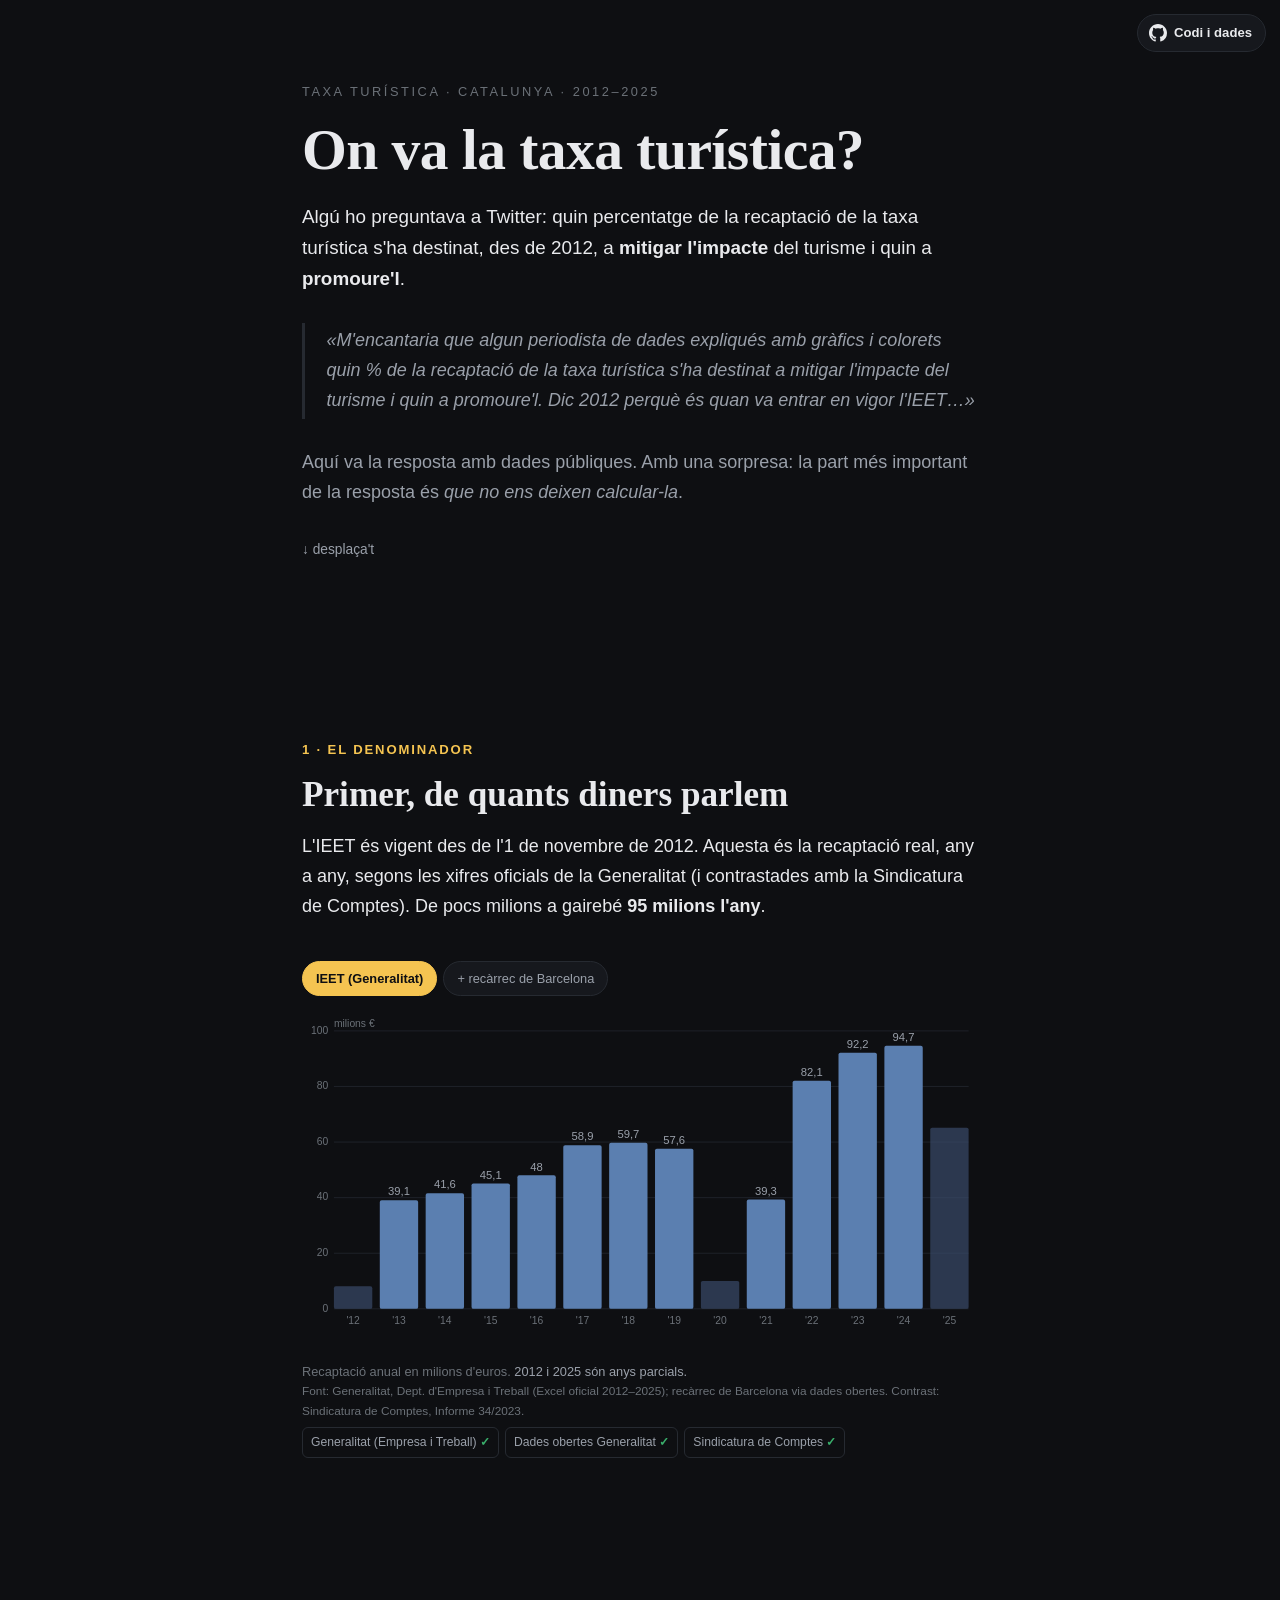
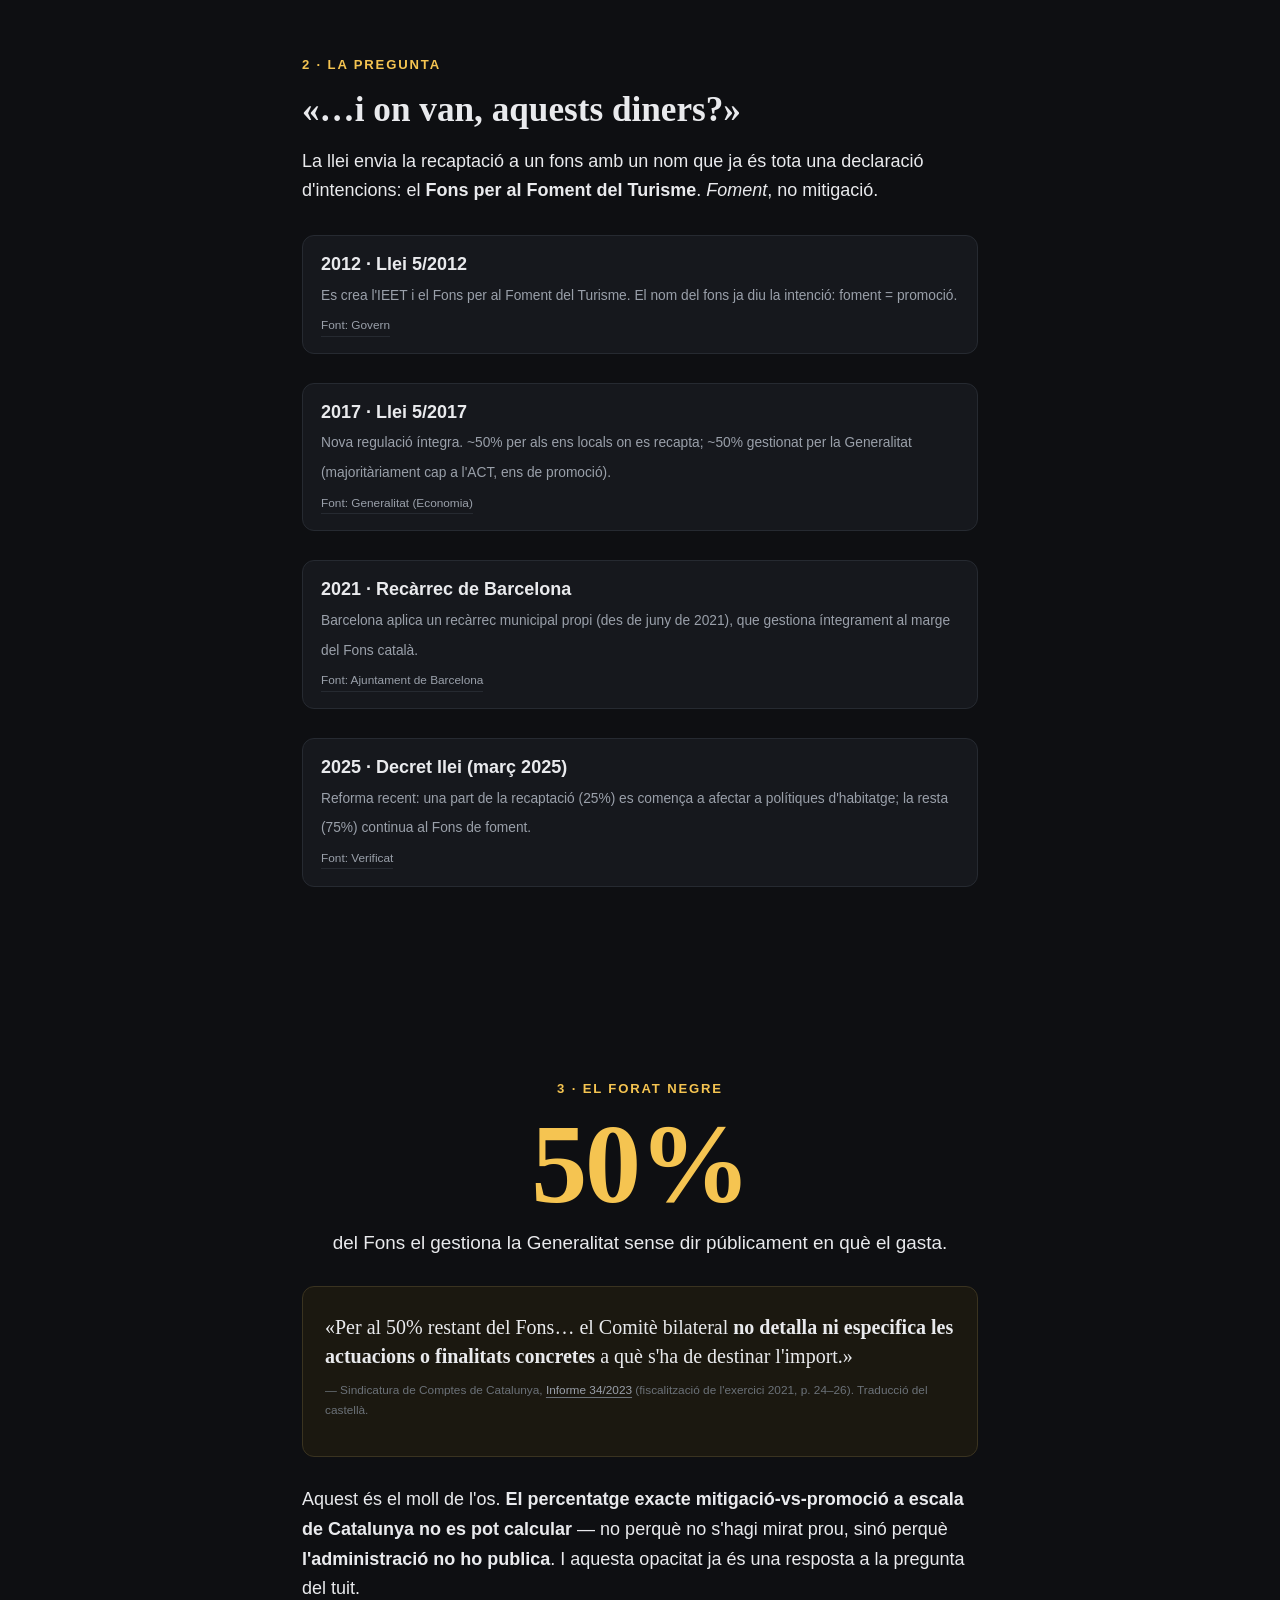
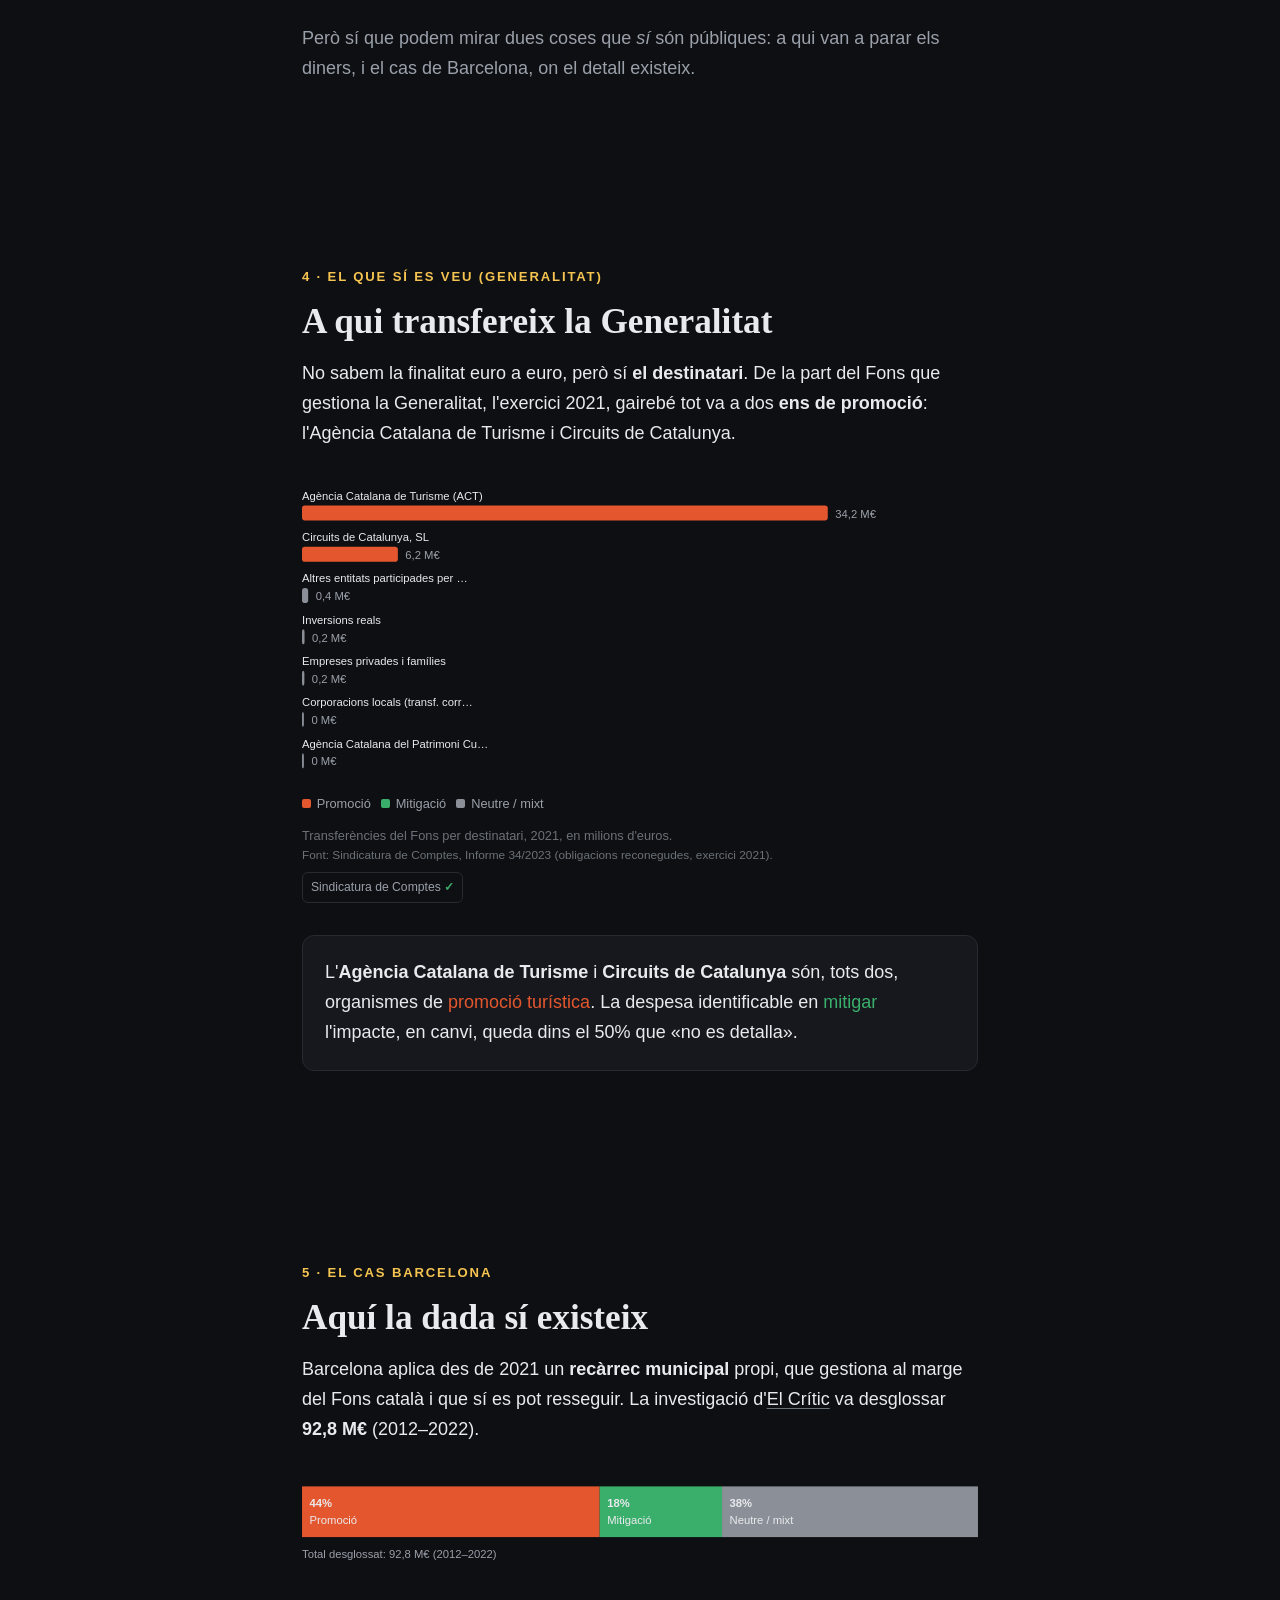
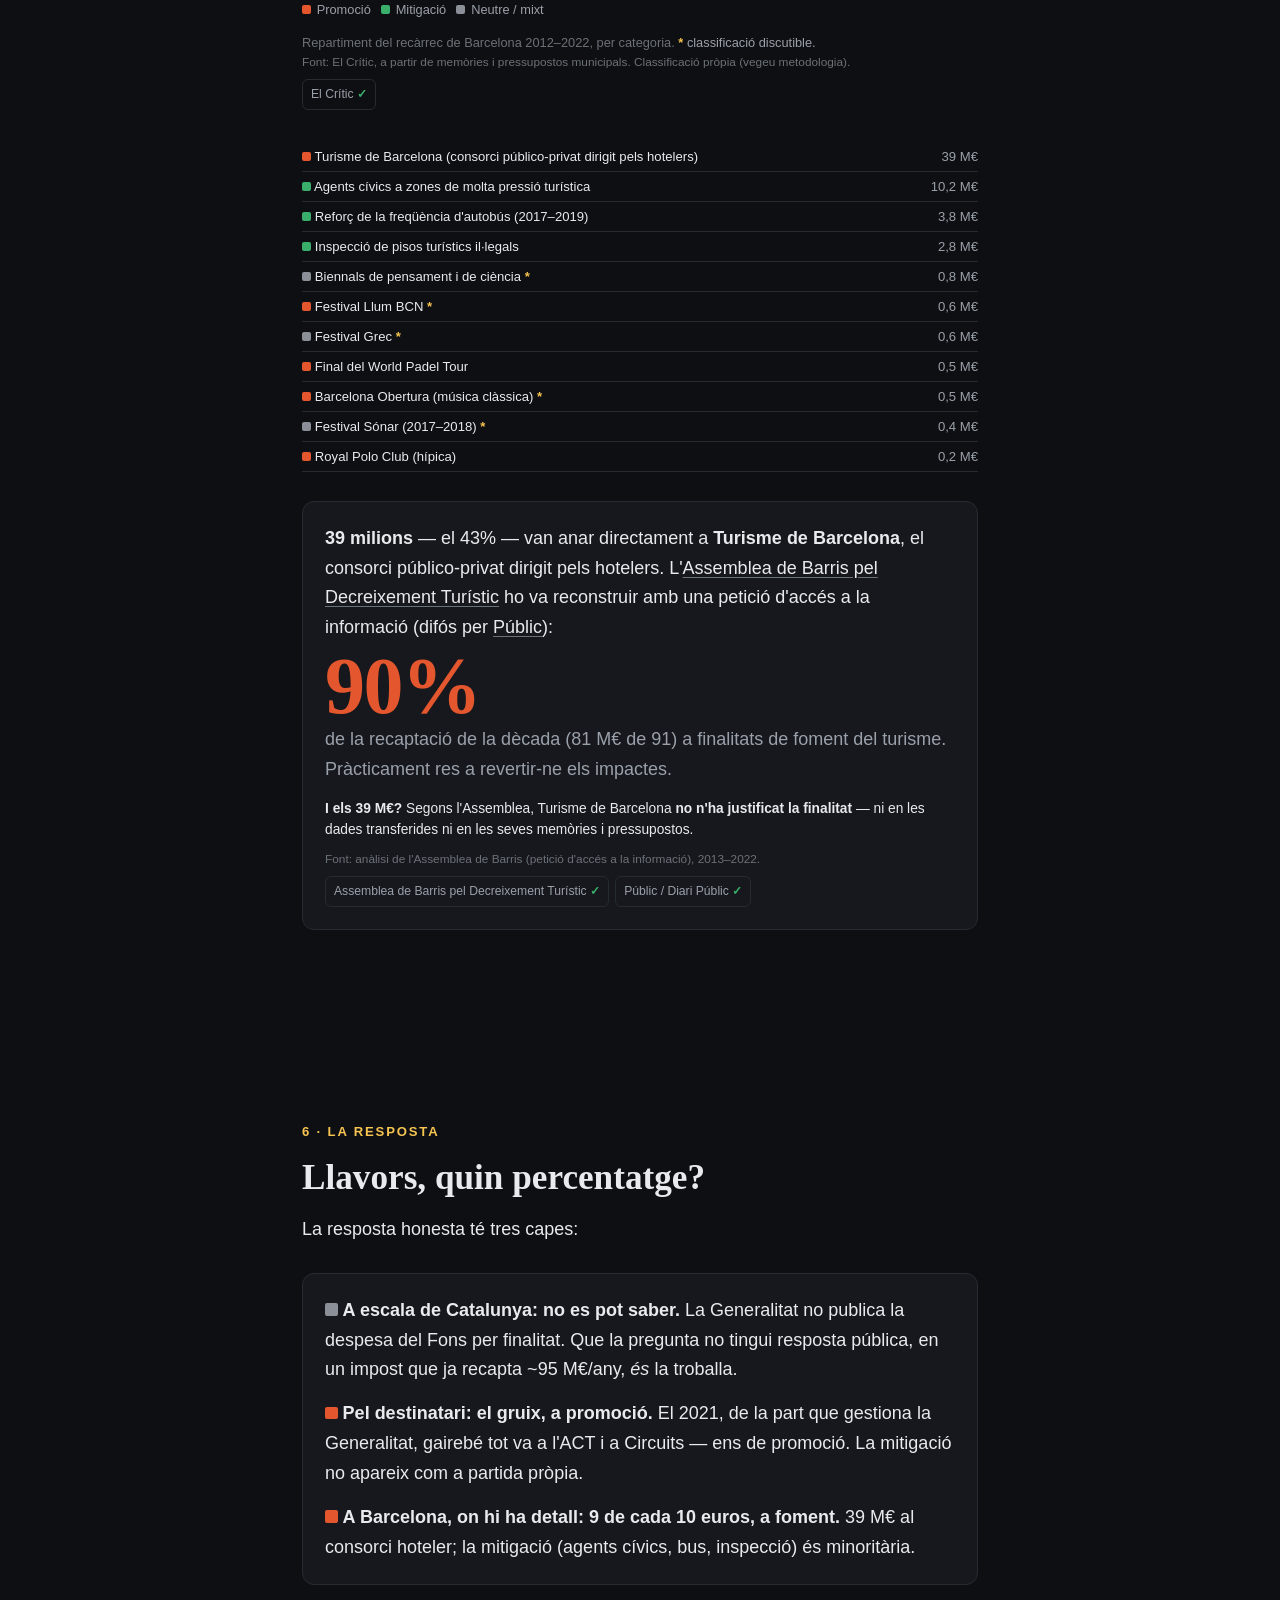
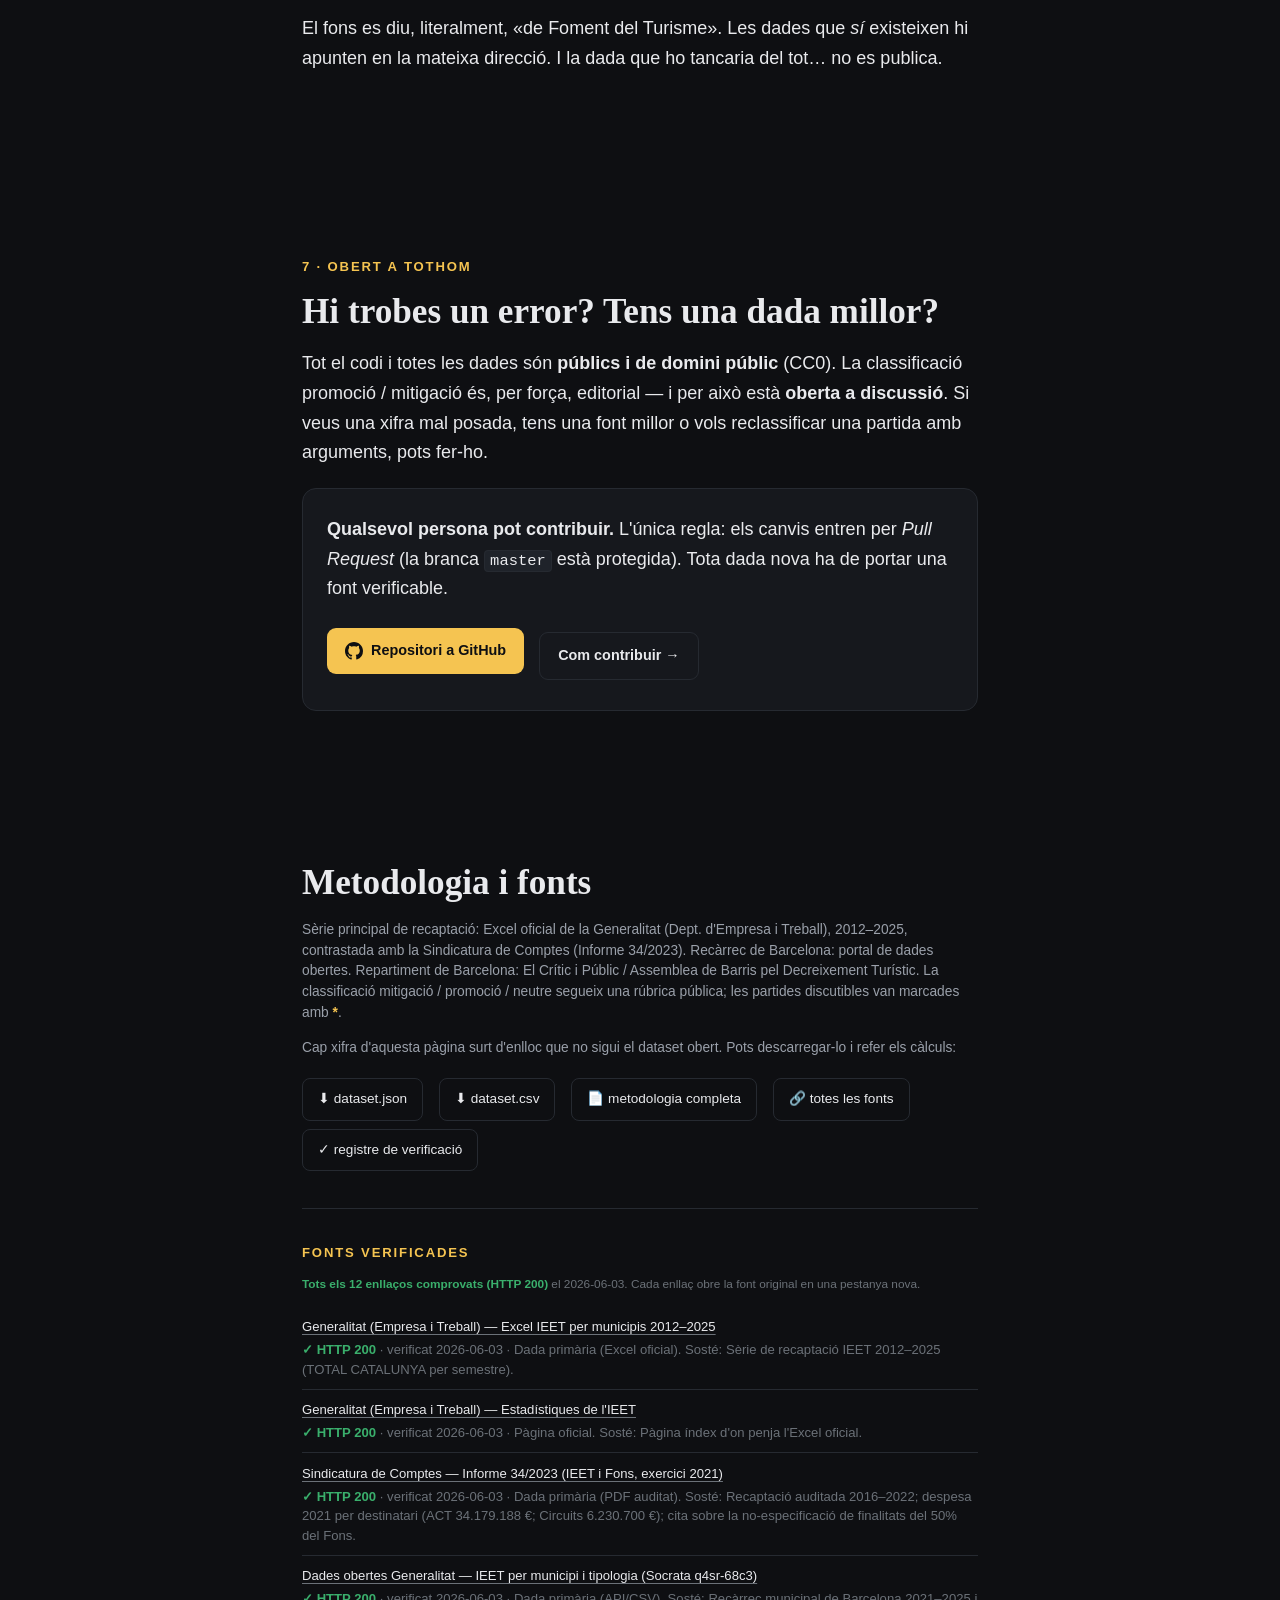
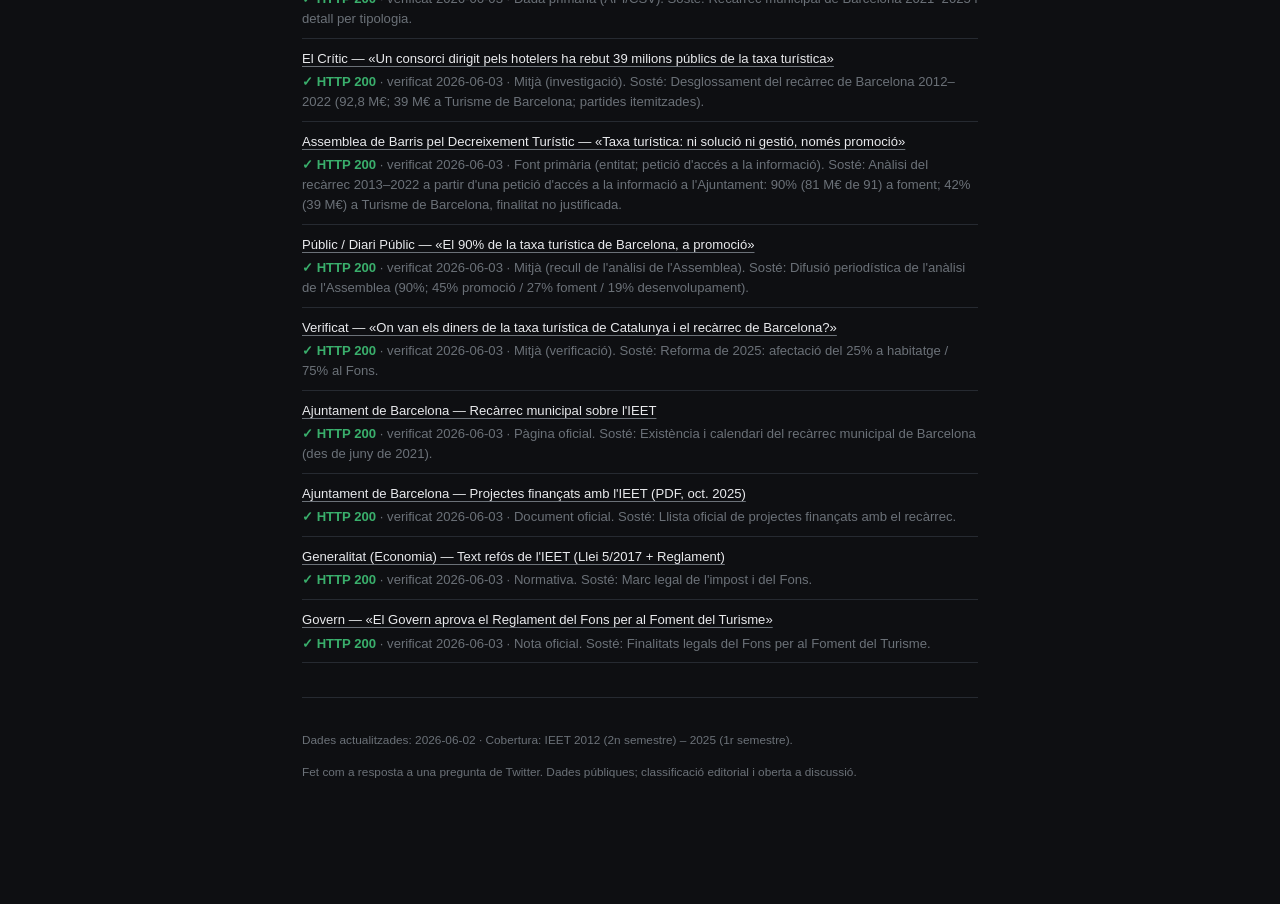
==== index.html @ 6d95d536 "feat: pàgina i dades de la taxa turística de Catalunya (2012–2025) Pàgina-reportatge estàtica i auto" ====
<!DOCTYPE html>
<html lang="ca">
<head>
<meta charset="utf-8">
<meta name="viewport" content="width=device-width, initial-scale=1">
<title>On va la taxa turística? · Catalunya 2012–2025</title>
<meta name="description" content="Quina part de la taxa turística catalana s'ha destinat a mitigar l'impacte del turisme i quina a promoure'l, des de 2012. Amb dades públiques i verificables.">
<meta property="og:title" content="On va la taxa turística?">
<meta property="og:description" content="Mitigar l'impacte del turisme o promoure'l? El que diuen — i el que amaguen — les dades públiques de la taxa turística catalana des de 2012.">
<meta property="og:type" content="website">
<meta name="twitter:card" content="summary_large_image">
<style>
  :root{
    --bg:#0e0f12; --panel:#16181d; --line:#262a31;
    --ink:#e9eaed; --muted:#9aa0aa; --faint:#6b7178;
    --promo:#e4572e; --mitig:#3aaf6c; --neutre:#8a8f98;
    --accent:#f5c451;
    --serif:Georgia,'Times New Roman',serif;
    --sans:-apple-system,BlinkMacSystemFont,'Segoe UI',Roboto,Helvetica,Arial,sans-serif;
    --maxw:720px;
  }
  *{box-sizing:border-box}
  html{scroll-behavior:smooth}
  body{
    margin:0;background:var(--bg);color:var(--ink);
    font-family:var(--sans);font-size:18px;line-height:1.65;
    -webkit-font-smoothing:antialiased;
  }
  #progress{position:fixed;top:0;left:0;height:3px;width:0;background:var(--accent);z-index:50;transition:width .1s linear}
  .ghbtn{position:fixed;top:14px;right:14px;z-index:60;display:inline-flex;align-items:center;gap:7px;
    background:var(--panel);border:1px solid var(--line);border-radius:999px;padding:7px 13px 7px 11px;
    color:var(--ink);text-decoration:none;font-size:.82rem;font-weight:600;backdrop-filter:blur(6px)}
  .ghbtn:hover{border-color:var(--accent)}
  .ghbtn svg{width:18px;height:18px;fill:currentColor}
  @media (max-width:520px){ .ghbtn span{display:none} .ghbtn{padding:8px} }
  .contrib{background:var(--panel);border:1px solid var(--line);border-radius:14px;padding:26px 24px}
  .contrib .btnrow{margin-top:1.1em}
  .btn{display:inline-flex;align-items:center;gap:8px;margin:.3em 10px .3em 0;padding:11px 18px;border-radius:9px;
    text-decoration:none;font-size:.9rem;font-weight:600}
  .btn-primary{background:var(--accent);color:#0e0f12}
  .btn-ghost{background:transparent;color:var(--ink);border:1px solid var(--line)}
  .btn-ghost:hover{border-color:var(--accent)}
  .btn svg{width:18px;height:18px;fill:currentColor}
  .wrap{max-width:var(--maxw);margin:0 auto;padding:0 22px}
  section{padding:9vh 0;border-bottom:1px solid transparent}
  .scene{opacity:0;transform:translateY(22px);transition:opacity .7s ease,transform .7s ease}
  .scene.in{opacity:1;transform:none}
  h1{font-family:var(--serif);font-weight:700;font-size:clamp(2.1rem,7vw,3.6rem);line-height:1.05;letter-spacing:-.01em;margin:.2em 0 .35em}
  h2{font-family:var(--serif);font-weight:700;font-size:clamp(1.5rem,4.6vw,2.2rem);line-height:1.12;margin:.2em 0 .5em}
  h3{font-size:.82rem;text-transform:uppercase;letter-spacing:.14em;color:var(--accent);font-weight:700;margin:0 0 1.1em}
  p{margin:0 0 1.1em}
  .lede{font-size:1.18rem;color:var(--ink)}
  .muted{color:var(--muted)}
  .small{font-size:.86rem;line-height:1.5}
  a{color:var(--ink);text-decoration:underline;text-decoration-color:var(--faint);text-underline-offset:3px}
  a:hover{text-decoration-color:var(--accent)}
  .kicker{font-size:.8rem;text-transform:uppercase;letter-spacing:.2em;color:var(--faint);margin-bottom:1.4em}
  .tweet{border-left:3px solid var(--line);padding:.2em 0 .2em 1.2em;margin:1.6em 0;color:var(--muted);font-style:italic}
  .big-stat{font-family:var(--serif);font-size:clamp(3rem,16vw,7rem);line-height:.9;font-weight:700;letter-spacing:-.02em}
  .big-stat.promo{color:var(--promo)}
  .big-stat.hole{color:var(--accent)}
  .chip{display:inline-flex;align-items:center;gap:.45em;font-size:.8rem;color:var(--muted);margin:.2em .8em .2em 0}
  .dot{width:.7em;height:.7em;border-radius:2px;display:inline-block}
  figure{margin:1.8em 0}
  figcaption{font-size:.8rem;color:var(--faint);margin-top:.7em}
  .src{font-size:.74rem;color:var(--faint)}
  .src a{color:var(--muted)}
  .callout{background:var(--panel);border:1px solid var(--line);border-radius:12px;padding:22px 22px;margin:1.6em 0}
  .callout.warn{border-color:#3a3320;background:#1b1810}
  .quote{font-family:var(--serif);font-size:1.25rem;line-height:1.45;color:var(--ink);margin:.2em 0 .5em}
  table.note{width:100%;border-collapse:collapse;font-size:.82rem;margin-top:.6em}
  table.note td{padding:.28em 0;border-bottom:1px solid var(--line);vertical-align:top}
  table.note td:last-child{text-align:right;white-space:nowrap;padding-left:14px;color:var(--muted)}
  .star{color:var(--accent);font-weight:700}
  svg{display:block;width:100%;height:auto;overflow:visible}
  .axis{fill:var(--faint);font-size:11px;font-family:var(--sans)}
  .barlabel{fill:var(--ink);font-size:12px;font-family:var(--sans)}
  .barval{fill:var(--muted);font-size:12px;font-family:var(--sans)}
  .legend{display:flex;flex-wrap:wrap;gap:2px 0;margin:.4em 0 0}
  .toggle{display:inline-flex;gap:6px;margin:.4em 0 1em;flex-wrap:wrap}
  .toggle button{background:var(--panel);color:var(--muted);border:1px solid var(--line);border-radius:999px;padding:6px 13px;font:inherit;font-size:.8rem;cursor:pointer}
  .toggle button[aria-pressed=true]{color:var(--bg);background:var(--accent);border-color:var(--accent);font-weight:600}
  .srcline{margin-top:.5em;font-size:.76rem;line-height:1.9}
  .srcline a{color:var(--muted);margin-right:.5em;border:1px solid var(--line);border-radius:6px;padding:3px 8px;text-decoration:none;white-space:nowrap;display:inline-block}
  .srcline a:hover{border-color:var(--accent);color:var(--ink)}
  .srcline a .ok{color:var(--mitig);font-weight:700}
  .regsrc{font-size:.74rem;margin-top:.5em;display:inline-block;color:var(--muted);text-decoration:none;border-bottom:1px solid var(--line)}
  .regsrc:hover{color:var(--ink);border-color:var(--accent)}
  .srclist{list-style:none;padding:0;margin:.4em 0 0;font-size:.82rem}
  .srclist li{padding:.7em 0;border-bottom:1px solid var(--line)}
  .srclist a{color:var(--ink)}
  .srclist .meta{color:var(--faint);display:block;margin-top:.2em;line-height:1.5}
  .ok{color:var(--mitig);font-weight:700}
  footer{padding:7vh 0 12vh;color:var(--muted);font-size:.86rem}
  footer h2{color:var(--ink)}
  .dl{display:inline-block;margin:.3em 12px .3em 0;padding:9px 15px;border:1px solid var(--line);border-radius:8px;text-decoration:none;color:var(--ink);font-size:.85rem}
  .dl:hover{border-color:var(--accent)}
  hr{border:0;border-top:1px solid var(--line);margin:2.4em 0}
  code{background:#1f232a;border:1px solid var(--line);border-radius:4px;padding:1px 5px;font-size:.86em}
  .anno{fill:var(--faint);font-size:10.5px}
  @media (max-width:520px){ body{font-size:17px} section{padding:7vh 0} }
</style>
</head>
<body>
<div id="progress"></div>
<a class="ghbtn" href="https://github.com/comlaterra/taxa-turistica-catalunya" target="_blank" rel="noopener noreferrer" aria-label="Veure el codi i les dades a GitHub">
  <svg viewBox="0 0 16 16" aria-hidden="true"><path d="M8 0C3.58 0 0 3.58 0 8c0 3.54 2.29 6.53 5.47 7.59.4.07.55-.17.55-.38 0-.19-.01-.82-.01-1.49-2.01.37-2.53-.49-2.69-.94-.09-.23-.48-.94-.82-1.13-.28-.15-.68-.52-.01-.53.63-.01 1.08.58 1.23.82.72 1.21 1.87.87 2.33.66.07-.52.28-.87.51-1.07-1.78-.2-3.64-.89-3.64-3.95 0-.87.31-1.59.82-2.15-.08-.2-.36-1.02.08-2.12 0 0 .67-.21 2.2.82.64-.18 1.32-.27 2-.27.68 0 1.36.09 2 .27 1.53-1.04 2.2-.82 2.2-.82.44 1.1.16 1.92.08 2.12.51.56.82 1.27.82 2.15 0 3.07-1.87 3.75-3.65 3.95.29.25.54.73.54 1.48 0 1.07-.01 1.93-.01 2.2 0 .21.15.46.55.38A8.013 8.013 0 0016 8c0-4.42-3.58-8-8-8z"/></svg>
  <span>Codi i dades</span>
</a>

<main>
  <section id="intro">
    <div class="wrap scene in">
      <div class="kicker">Taxa turística · Catalunya · 2012–2025</div>
      <h1>On va la taxa turística?</h1>
      <p class="lede">Algú ho preguntava a Twitter: quin percentatge de la recaptació de la taxa
      turística s'ha destinat, des de 2012, a <strong>mitigar l'impacte</strong> del turisme i
      quin a <strong>promoure'l</strong>.</p>
      <div class="tweet">«M'encantaria que algun periodista de dades expliqués amb gràfics i
      colorets quin % de la recaptació de la taxa turística s'ha destinat a mitigar l'impacte del
      turisme i quin a promoure'l. Dic 2012 perquè és quan va entrar en vigor l'IEET…»</div>
      <p class="muted">Aquí va la resposta amb dades públiques. Amb una sorpresa: la part més
      important de la resposta és <em>que no ens deixen calcular-la</em>.</p>
      <p class="small muted" style="margin-top:2.4em">↓ desplaça't</p>
    </div>
  </section>

  <section id="recaptacio">
    <div class="wrap">
      <div class="scene"><h3>1 · El denominador</h3>
      <h2>Primer, de quants diners parlem</h2>
      <p>L'IEET és vigent des de l'1 de novembre de 2012. Aquesta és la recaptació real, any a
      any, segons les xifres oficials de la Generalitat (i contrastades amb la Sindicatura de
      Comptes). De pocs milions a gairebé <strong>95 milions l'any</strong>.</p>
      </div>
      <figure class="scene">
        <div class="toggle" id="recToggle">
          <button data-mode="ieet" aria-pressed="true">IEET (Generalitat)</button>
          <button data-mode="both" aria-pressed="false">+ recàrrec de Barcelona</button>
        </div>
        <div id="chart-recaptacio"></div>
        <figcaption>Recaptació anual en milions d'euros. <span class="muted">2012 i 2025 són anys
        parcials.</span></figcaption>
        <div class="src" data-src="excel_gencat,socrata_q4sr,sindicatura_34_2023">Font: Generalitat,
        Dept. d'Empresa i Treball (Excel oficial 2012–2025); recàrrec de Barcelona via dades
        obertes. Contrast: Sindicatura de Comptes, Informe 34/2023.</div>
      </figure>
    </div>
  </section>

  <section id="pregunta">
    <div class="wrap scene">
      <h3>2 · La pregunta</h3>
      <h2>«…i on van, aquests diners?»</h2>
      <p>La llei envia la recaptació a un fons amb un nom que ja és tota una declaració
      d'intencions: el <strong>Fons per al Foment del Turisme</strong>. <em>Foment</em>, no
      mitigació.</p>
      <div id="regimes"></div>
    </div>
  </section>

  <section id="forat">
    <div class="wrap">
      <div class="scene" style="text-align:center">
        <h3 style="color:var(--accent)">3 · El forat negre</h3>
        <div class="big-stat hole">50%</div>
        <p class="lede" style="margin-top:.6em">del Fons el gestiona la Generalitat sense dir
        públicament en què el gasta.</p>
      </div>
      <div class="scene callout warn">
        <p class="quote">«Per al 50% restant del Fons… el Comitè bilateral <strong>no detalla ni
        especifica les actuacions o finalitats concretes</strong> a què s'ha de destinar
        l'import.»</p>
        <p class="src">— Sindicatura de Comptes de Catalunya, <a
        href="https://www.sindicatura.cat/documents/36414/85841/2023_34_es.pdf" target="_blank"
        rel="noopener noreferrer">Informe 34/2023</a> (fiscalització de l'exercici 2021, p. 24–26).
        Traducció del castellà.</p>
      </div>
      <div class="scene">
        <p>Aquest és el moll de l'os. <strong>El percentatge exacte mitigació-vs-promoció a
        escala de Catalunya no es pot calcular</strong> — no perquè no s'hagi mirat prou, sinó
        perquè <strong>l'administració no ho publica</strong>. I aquesta opacitat ja és una
        resposta a la pregunta del tuit.</p>
        <p class="muted">Però sí que podem mirar dues coses que <em>sí</em> són públiques: a qui
        van a parar els diners, i el cas de Barcelona, on el detall existeix.</p>
      </div>
    </div>
  </section>

  <section id="proxy">
    <div class="wrap">
      <div class="scene"><h3>4 · El que sí es veu (Generalitat)</h3>
      <h2>A qui transfereix la Generalitat</h2>
      <p>No sabem la finalitat euro a euro, però sí <strong>el destinatari</strong>. De la part
      del Fons que gestiona la Generalitat, l'exercici 2021, gairebé tot va a dos
      <strong>ens de promoció</strong>: l'Agència Catalana de Turisme i Circuits de
      Catalunya.</p>
      </div>
      <figure class="scene">
        <div id="chart-distribucio"></div>
        <div class="legend" id="legend-cats"></div>
        <figcaption>Transferències del Fons per destinatari, 2021, en milions d'euros.</figcaption>
        <div class="src" data-src="sindicatura_34_2023">Font: Sindicatura de Comptes, Informe
        34/2023 (obligacions reconegudes, exercici 2021).</div>
      </figure>
      <div class="scene callout">
        <p style="margin:0">L'<strong>Agència Catalana de Turisme</strong> i <strong>Circuits de
        Catalunya</strong> són, tots dos, organismes de <span style="color:var(--promo)">promoció
        turística</span>. La despesa identificable en <span
        style="color:var(--mitig)">mitigar</span> l'impacte, en canvi, queda dins el 50% que «no
        es detalla».</p>
      </div>
    </div>
  </section>

  <section id="barcelona">
    <div class="wrap">
      <div class="scene"><h3>5 · El cas Barcelona</h3>
      <h2>Aquí la dada sí existeix</h2>
      <p>Barcelona aplica des de 2021 un <strong>recàrrec municipal</strong> propi, que gestiona
      al marge del Fons català i que sí es pot resseguir. La investigació d'<a
      href="https://www.elcritic.cat/investigacio/un-consorci-dirigit-pels-hotelers-ha-rebut-39-milions-publics-de-la-taxa-turistica-195808"
      target="_blank" rel="noopener noreferrer">El Crític</a> va desglossar <strong>92,8 M€</strong> (2012–2022).</p>
      </div>
      <figure class="scene">
        <div id="chart-bcn"></div>
        <div class="legend" id="legend-cats2"></div>
        <figcaption>Repartiment del recàrrec de Barcelona 2012–2022, per categoria.
        <span class="star">*</span> <span class="muted">classificació discutible.</span></figcaption>
        <div class="src" data-src="elcritic">Font: El Crític, a partir de memòries i pressupostos
        municipals. Classificació pròpia (vegeu metodologia).</div>
      </figure>
      <div class="scene">
        <table class="note" id="bcn-table"></table>
      </div>
      <div class="scene callout">
        <p style="margin:0 0 .4em"><strong>39 milions</strong> — el 43% — van anar directament a
        <strong>Turisme de Barcelona</strong>, el consorci público-privat dirigit pels hotelers.
        L'<a href="https://assembleabarris.wordpress.com/2024/03/20/taxa-turistica-ni-solucio-ni-gestio-nomes-promocio-i-financament-de-turisme-de-barcelona/"
        target="_blank" rel="noopener noreferrer">Assemblea de Barris pel Decreixement
        Turístic</a> ho va reconstruir amb una petició d'accés a la informació (difós per <a
        href="https://www.diaripublic.cat/90-recaptacio-taxa-turistica-barcelona-els-darrers-10-anys-s-destinat-promocio-turisme.html"
        target="_blank" rel="noopener noreferrer">Públic</a>):</p>
        <div class="big-stat promo" style="font-size:clamp(2.4rem,12vw,5rem)">90%</div>
        <p class="muted" style="margin:.2em 0 .8em">de la recaptació de la dècada (81 M€ de 91) a
        finalitats de foment del turisme. Pràcticament res a revertir-ne els impactes.</p>
        <p class="small" style="margin:0"><strong>I els 39 M€?</strong> Segons l'Assemblea,
        Turisme de Barcelona <strong>no n'ha justificat la finalitat</strong> — ni en les dades
        transferides ni en les seves memòries i pressupostos.</p>
        <div class="src" data-src="assemblea_abdt,diaripublic" style="margin-top:.8em">Font:
        anàlisi de l'Assemblea de Barris (petició d'accés a la informació), 2013–2022.</div>
      </div>
    </div>
  </section>

  <section id="conclusio">
    <div class="wrap scene">
      <h3>6 · La resposta</h3>
      <h2>Llavors, quin percentatge?</h2>
      <p>La resposta honesta té tres capes:</p>
      <div class="callout">
        <p style="margin:0 0 .8em"><span class="dot" style="background:var(--neutre)"></span>
        <strong>A escala de Catalunya: no es pot saber.</strong> La Generalitat no publica la
        despesa del Fons per finalitat. Que la pregunta no tingui resposta pública, en un impost
        que ja recapta ~95 M€/any, <em>és</em> la troballa.</p>
        <p style="margin:0 0 .8em"><span class="dot" style="background:var(--promo)"></span>
        <strong>Pel destinatari: el gruix, a promoció.</strong> El 2021, de la part que gestiona
        la Generalitat, gairebé tot va a l'ACT i a Circuits — ens de promoció. La mitigació no
        apareix com a partida pròpia.</p>
        <p style="margin:0"><span class="dot" style="background:var(--promo)"></span>
        <strong>A Barcelona, on hi ha detall: 9 de cada 10 euros, a foment.</strong> 39 M€ al
        consorci hoteler; la mitigació (agents cívics, bus, inspecció) és minoritària.</p>
      </div>
      <p>El fons es diu, literalment, «de Foment del Turisme». Les dades que <em>sí</em> existeixen
      hi apunten en la mateixa direcció. I la dada que ho tancaria del tot… no es publica.</p>
    </div>
  </section>

  <section id="contribueix">
    <div class="wrap scene">
      <h3>7 · Obert a tothom</h3>
      <h2>Hi trobes un error? Tens una dada millor?</h2>
      <p>Tot el codi i totes les dades són <strong>públics i de domini públic</strong> (CC0). La
      classificació promoció / mitigació és, per força, editorial — i per això està
      <strong>oberta a discussió</strong>. Si veus una xifra mal posada, tens una font millor o
      vols reclassificar una partida amb arguments, pots fer-ho.</p>
      <div class="contrib">
        <p style="margin:0"><strong>Qualsevol persona pot contribuir.</strong> L'única regla:
        els canvis entren per <em>Pull Request</em> (la branca <code>master</code> està
        protegida). Tota dada nova ha de portar una font verificable.</p>
        <div class="btnrow">
          <a class="btn btn-primary" href="https://github.com/comlaterra/taxa-turistica-catalunya" target="_blank" rel="noopener noreferrer">
            <svg viewBox="0 0 16 16" aria-hidden="true"><path d="M8 0C3.58 0 0 3.58 0 8c0 3.54 2.29 6.53 5.47 7.59.4.07.55-.17.55-.38 0-.19-.01-.82-.01-1.49-2.01.37-2.53-.49-2.69-.94-.09-.23-.48-.94-.82-1.13-.28-.15-.68-.52-.01-.53.63-.01 1.08.58 1.23.82.72 1.21 1.87.87 2.33.66.07-.52.28-.87.51-1.07-1.78-.2-3.64-.89-3.64-3.95 0-.87.31-1.59.82-2.15-.08-.2-.36-1.02.08-2.12 0 0 .67-.21 2.2.82.64-.18 1.32-.27 2-.27.68 0 1.36.09 2 .27 1.53-1.04 2.2-.82 2.2-.82.44 1.1.16 1.92.08 2.12.51.56.82 1.27.82 2.15 0 3.07-1.87 3.75-3.65 3.95.29.25.54.73.54 1.48 0 1.07-.01 1.93-.01 2.2 0 .21.15.46.55.38A8.013 8.013 0 0016 8c0-4.42-3.58-8-8-8z"/></svg>
            Repositori a GitHub
          </a>
          <a class="btn btn-ghost" href="https://github.com/comlaterra/taxa-turistica-catalunya/blob/master/CONTRIBUTING.md" target="_blank" rel="noopener noreferrer">Com contribuir →</a>
        </div>
      </div>
    </div>
  </section>

  <footer>
    <div class="wrap">
      <h2>Metodologia i fonts</h2>
      <p class="small">Sèrie principal de recaptació: Excel oficial de la Generalitat (Dept.
      d'Empresa i Treball), 2012–2025, contrastada amb la Sindicatura de Comptes (Informe
      34/2023). Recàrrec de Barcelona: portal de dades obertes. Repartiment de Barcelona: El
      Crític i Públic / Assemblea de Barris pel Decreixement Turístic. La classificació
      mitigació / promoció / neutre segueix una rúbrica pública; les partides discutibles van
      marcades amb <span class="star">*</span>.</p>
      <p class="small">Cap xifra d'aquesta pàgina surt d'enlloc que no sigui el dataset obert.
      Pots descarregar-lo i refer els càlculs:</p>
      <p>
        <a class="dl" href="data/dataset.json">⬇ dataset.json</a>
        <a class="dl" href="data/dataset.csv">⬇ dataset.csv</a>
        <a class="dl" href="METODOLOGIA.md">📄 metodologia completa</a>
        <a class="dl" href="data/fonts.md">🔗 totes les fonts</a>
        <a class="dl" href="data/verificacio.md">✓ registre de verificació</a>
      </p>
      <hr>
      <h3 style="margin-bottom:.8em">Fonts verificades</h3>
      <p class="src" id="verified-note"></p>
      <ul id="source-list" class="srclist"></ul>
      <hr>
      <p class="src" id="updated"></p>
      <p class="src">Fet com a resposta a una pregunta de Twitter. Dades públiques; classificació
      editorial i oberta a discussió.</p>
    </div>
  </footer>
</main>

<script id="dataset" type="application/json">{"meta":{"title":"On va la taxa turística?","subtitle":"Quina part de la taxa turística catalana s'ha destinat a mitigar l'impacte del turisme i quina a promoure'l, des de 2012.","data_updated":"2026-06-02","coverage":"IEET 2012 (2n semestre) – 2025 (1r semestre)","currency":"EUR","note_global":"L'IEET (Impost sobre les Estades en Establiments Turístics) és vigent des de l'1 de novembre de 2012 (Llei 5/2012, després Llei 5/2017). La recaptació és pública i auditada. La despesa per FINALITAT (mitigació vs promoció) a nivell Generalitat NO es publica de forma desglossada: ho confirma la pròpia Sindicatura de Comptes. Per això el % exacte no és calculable a escala catalana; només es pot reconstruir per a Barcelona, on el recàrrec municipal sí es detalla."},"sources":{"excel_gencat":{"label":"Generalitat (Empresa i Treball) — Excel IEET per municipis 2012–2025","url":"https://empresa.gencat.cat/web/.content/20_-_turisme/coneixement_i_planificacio/estadistiques/IEET/Cataluna/arxius/Informe-IEET-municipis-2012-2025.xlsx","kind":"Dada primària (Excel oficial)","http":200,"verified":"2026-06-03","backs":"Sèrie de recaptació IEET 2012–2025 (TOTAL CATALUNYA per semestre)."},"empresa_estadistiques":{"label":"Generalitat (Empresa i Treball) — Estadístiques de l'IEET","url":"https://empresa.gencat.cat/ca/treb_ambits_actuacio/turisme/professionals_turisme/emo_impost_establiments_turistics/estadistiques/","kind":"Pàgina oficial","http":200,"verified":"2026-06-03","backs":"Pàgina índex d'on penja l'Excel oficial."},"sindicatura_34_2023":{"label":"Sindicatura de Comptes — Informe 34/2023 (IEET i Fons, exercici 2021)","url":"https://www.sindicatura.cat/documents/36414/85841/2023_34_es.pdf","kind":"Dada primària (PDF auditat)","http":200,"verified":"2026-06-03","backs":"Recaptació auditada 2016–2022; despesa 2021 per destinatari (ACT 34.179.188 €; Circuits 6.230.700 €); cita sobre la no-especificació de finalitats del 50% del Fons."},"socrata_q4sr":{"label":"Dades obertes Generalitat — IEET per municipi i tipologia (Socrata q4sr-68c3)","url":"https://analisi.transparenciacatalunya.cat/Hisenda/Impost-sobre-les-Estades-en-Establiments-Tur-stics/q4sr-68c3","kind":"Dada primària (API/CSV)","http":200,"verified":"2026-06-03","backs":"Recàrrec municipal de Barcelona 2021–2025 i detall per tipologia."},"elcritic":{"label":"El Crític — «Un consorci dirigit pels hotelers ha rebut 39 milions públics de la taxa turística»","url":"https://www.elcritic.cat/investigacio/un-consorci-dirigit-pels-hotelers-ha-rebut-39-milions-publics-de-la-taxa-turistica-195808","kind":"Mitjà (investigació)","http":200,"verified":"2026-06-03","backs":"Desglossament del recàrrec de Barcelona 2012–2022 (92,8 M€; 39 M€ a Turisme de Barcelona; partides itemitzades)."},"assemblea_abdt":{"label":"Assemblea de Barris pel Decreixement Turístic — «Taxa turística: ni solució ni gestió, només promoció»","url":"https://assembleabarris.wordpress.com/2024/03/20/taxa-turistica-ni-solucio-ni-gestio-nomes-promocio-i-financament-de-turisme-de-barcelona/","kind":"Font primària (entitat; petició d'accés a la informació)","http":200,"verified":"2026-06-03","backs":"Anàlisi del recàrrec 2013–2022 a partir d'una petició d'accés a la informació a l'Ajuntament: 90% (81 M€ de 91) a foment; 42% (39 M€) a Turisme de Barcelona, finalitat no justificada."},"diaripublic":{"label":"Públic / Diari Públic — «El 90% de la taxa turística de Barcelona, a promoció»","url":"https://www.diaripublic.cat/90-recaptacio-taxa-turistica-barcelona-els-darrers-10-anys-s-destinat-promocio-turisme.html","kind":"Mitjà (recull de l'anàlisi de l'Assemblea)","http":200,"verified":"2026-06-03","backs":"Difusió periodística de l'anàlisi de l'Assemblea (90%; 45% promoció / 27% foment / 19% desenvolupament)."},"verificat":{"label":"Verificat — «On van els diners de la taxa turística de Catalunya i el recàrrec de Barcelona?»","url":"https://www.verificat.cat/on-van-els-diners-de-la-taxa-turistica-de-catalunya-i-el-recarrec-de-barcelona/","kind":"Mitjà (verificació)","http":200,"verified":"2026-06-03","backs":"Reforma de 2025: afectació del 25% a habitatge / 75% al Fons."},"bcn_surcharge":{"label":"Ajuntament de Barcelona — Recàrrec municipal sobre l'IEET","url":"https://ajuntament.barcelona.cat/turisme/en/tourism-barcelona/projects/municipal-surcharge-ieet","kind":"Pàgina oficial","http":200,"verified":"2026-06-03","backs":"Existència i calendari del recàrrec municipal de Barcelona (des de juny de 2021)."},"bcn_projects_pdf":{"label":"Ajuntament de Barcelona — Projectes finançats amb l'IEET (PDF, oct. 2025)","url":"https://ajuntament.barcelona.cat/turisme/sites/default/files/2025-10/Projectes%20IEET%20fins%20a%2020251016.pdf","kind":"Document oficial","http":200,"verified":"2026-06-03","backs":"Llista oficial de projectes finançats amb el recàrrec."},"ieet_refos":{"label":"Generalitat (Economia) — Text refós de l'IEET (Llei 5/2017 + Reglament)","url":"https://economia.gencat.cat/web/.content/70_tributs/Normativa/Refoses/IEET.pdf","kind":"Normativa","http":200,"verified":"2026-06-03","backs":"Marc legal de l'impost i del Fons."},"govern_reglament":{"label":"Govern — «El Govern aprova el Reglament del Fons per al Foment del Turisme»","url":"https://govern.cat/salapremsa/notes-premsa/196648/govern-aprova-reglament-del-fons-al-foment-del-turisme","kind":"Nota oficial","http":200,"verified":"2026-06-03","backs":"Finalitats legals del Fons per al Foment del Turisme."}},"recaptacio":{"unit":"EUR","source_ids":["excel_gencat","sindicatura_34_2023","socrata_q4sr"],"primary_source":"Generalitat de Catalunya, Departament d'Empresa i Treball — Informe IEET per municipis 2012-2025 (Excel oficial). Sèrie TOTAL CATALUNYA per semestre, agregada a anual.","audit_source":"Sindicatura de Comptes de Catalunya, Informe 34/2023 (recaptació auditada per temporada 2016-2022).","recarrec_source":"Portal de dades obertes de la Generalitat (Socrata, dataset q4sr-68c3) — columna de recàrrec municipal, arrodonida a milers. El recàrrec només l'aplica Barcelona (des de juny de 2021).","notes":["ieet = impost base recaptat per la Generalitat (sense el recàrrec municipal de Barcelona).","sind_audit = total auditat per la Sindicatura (només 2016-2022). Les petites diferències amb la sèrie de l'Excel s'expliquen per criteri de meritació vs caixa i pel calendari d'autoliquidacions.","recarrec_bcn = recàrrec municipal de Barcelona sobre l'IEET, gestionat 100% per l'Ajuntament al marge del Fons català.","2012 i 2025 són anys parcials (mig any de dades)."],"rows":[{"year":2012,"ieet":8116438.08,"sind_audit":null,"recarrec_bcn":0,"partial":"Només 2n semestre (impost vigent des de l'1 nov 2012)"},{"year":2013,"ieet":39090577.95,"sind_audit":null,"recarrec_bcn":0,"partial":null},{"year":2014,"ieet":41612356.19,"sind_audit":null,"recarrec_bcn":0,"partial":null},{"year":2015,"ieet":45114778.66,"sind_audit":null,"recarrec_bcn":0,"partial":null},{"year":2016,"ieet":48025008.17,"sind_audit":47291505,"recarrec_bcn":0,"partial":null},{"year":2017,"ieet":58884174.22,"sind_audit":53619849,"recarrec_bcn":0,"partial":null},{"year":2018,"ieet":59727817.57,"sind_audit":59062100,"recarrec_bcn":0,"partial":null},{"year":2019,"ieet":57602047.51,"sind_audit":54630860,"recarrec_bcn":0,"partial":null},{"year":2020,"ieet":10014845.55,"sind_audit":10813913,"recarrec_bcn":0,"partial":"Pandèmia de la covid-19"},{"year":2021,"ieet":39323711.04,"sind_audit":39815168,"recarrec_bcn":9849000,"partial":null},{"year":2022,"ieet":82076887.38,"sind_audit":82965604,"recarrec_bcn":47408000,"partial":null},{"year":2023,"ieet":92169611.5,"sind_audit":null,"recarrec_bcn":81069000,"partial":null},{"year":2024,"ieet":94657529.85,"sind_audit":null,"recarrec_bcn":105894000,"partial":null},{"year":2025,"ieet":65174468.2,"sind_audit":null,"recarrec_bcn":65320000,"partial":"Només 1r semestre"}]},"distribucio_generalitat_2021":{"title":"On van els diners del Fons que gestiona la Generalitat (exercici 2021)","source_id":"sindicatura_34_2023","source":"Sindicatura de Comptes de Catalunya, Informe 34/2023. Obligacions reconegudes / liquidació del Fons per al Foment del Turisme, 2021.","key_quote_es":"para el 50% restante del Fondo, además de la aprobación del importe global, el Comité bilateral no detalla ni especifica las actuaciones o finalidades concretas a las que debe destinarse el importe.","key_quote_ca":"Per al 50% restant del Fons, a més de l'aprovació de l'import global, el Comitè bilateral no detalla ni especifica les actuacions o finalitats concretes a què s'ha de destinar l'import.","structure_note":"El Fons es reparteix grosso modo en dues meitats: ~50% als ens locals on es recapta i ~50% que gestiona la Generalitat. D'aquesta meitat de la Generalitat, el gruix es transfereix a dos ens de PROMOCIÓ (l'Agència Catalana de Turisme i Circuits de Catalunya). De l'altra meitat, la finalitat concreta no es detalla.","items":[{"dest":"Agència Catalana de Turisme (ACT)","amount":34179188,"category":"promocio","note":"Ens públic de promoció turística de Catalunya."},{"dest":"Circuits de Catalunya, SL","amount":6230700,"category":"promocio","note":"Societat de promoció turística (Costa Brava / Pirineu)."},{"dest":"Empreses privades i famílies","amount":153500,"category":"neutre","note":null},{"dest":"Altres entitats participades per la Generalitat","amount":400000,"category":"neutre","note":null},{"dest":"Agència Catalana del Patrimoni Cultural","amount":10500,"category":"neutre","note":null},{"dest":"Corporacions locals (transf. corrents)","amount":35630,"category":"neutre","note":null},{"dest":"Inversions reals","amount":165137,"category":"neutre","note":null}]},"barcelona":{"title":"Barcelona: l'únic lloc on la dada existeix de veritat","intro":"El recàrrec municipal de Barcelona el gestiona íntegrament l'Ajuntament, al marge del Fons català, i sí es pot resseguir projecte a projecte. Aquí la pregunta del tuit SÍ té resposta.","itemized":{"period":"2012–2022","total":92800000,"source_id":"elcritic","source":"El Crític (investigació, a partir de memòries i pressupostos municipals).","items":[{"concept":"Turisme de Barcelona (consorci público-privat dirigit pels hotelers)","amount":39000000,"category":"promocio","debatable":false,"note":"43% del total. És l'estructura de promoció de la ciutat."},{"concept":"Agents cívics a zones de molta pressió turística","amount":10200000,"category":"mitigacio","debatable":false,"note":null},{"concept":"Reforç de la freqüència d'autobús (2017–2019)","amount":3800000,"category":"mitigacio","debatable":false,"note":null},{"concept":"Inspecció de pisos turístics il·legals","amount":2800000,"category":"mitigacio","debatable":false,"note":null},{"concept":"Biennals de pensament i de ciència","amount":800000,"category":"neutre","debatable":true,"note":"Cultura ciutadana; classificació discutible."},{"concept":"Festival Llum BCN","amount":636000,"category":"promocio","debatable":true,"note":"Esdeveniment amb component d'atracció turística."},{"concept":"Festival Grec","amount":550000,"category":"neutre","debatable":true,"note":"Festival cultural ciutadà; classificació discutible."},{"concept":"Final del World Padel Tour","amount":500000,"category":"promocio","debatable":false,"note":"Esdeveniment d'aparador internacional."},{"concept":"Barcelona Obertura (música clàssica)","amount":500000,"category":"promocio","debatable":true,"note":null},{"concept":"Royal Polo Club (hípica)","amount":225000,"category":"promocio","debatable":false,"note":null},{"concept":"Festival Sónar (2017–2018)","amount":400000,"category":"neutre","debatable":true,"note":"200.000 €/any. Cultura amb component turístic; discutible."}]},"framing_assemblea":{"period":"2013–2022","total":91000000,"source_id":"assemblea_abdt","source_secondary_id":"diaripublic","source":"Assemblea de Barris pel Decreixement Turístic (anàlisi pròpia a partir d'una petició d'accés a la informació a l'Ajuntament), difosa per Públic.","method":"Petició d'accés a la informació a l'Ajuntament de Barcelona; anàlisi dels exercicis 2013–2022.","headline":"El 90% de la recaptació (81 M€ de 91 M€) s'ha dedicat a finalitats de foment del turisme.","split":[{"label":"Promoció","pct":45},{"label":"Foment","pct":27},{"label":"Desenvolupament turístic","pct":19},{"label":"Altres","pct":9}],"no_justificat":"Segons l'Assemblea, Turisme de Barcelona no ha justificat la finalitat dels 39 M€ rebuts, ni en les dades transferides ni en les seves memòries i pressupostos.","critique":"L'Assemblea retreu que pràcticament no hi ha partides per revertir els impactes negatius del turisme."}},"regimes":{"title":"Com ha canviat el repartiment per llei","items":[{"year":"2012","norm":"Llei 5/2012","desc":"Es crea l'IEET i el Fons per al Foment del Turisme. El nom del fons ja diu la intenció: foment = promoció.","source_id":"govern_reglament"},{"year":"2017","norm":"Llei 5/2017","desc":"Nova regulació íntegra. ~50% per als ens locals on es recapta; ~50% gestionat per la Generalitat (majoritàriament cap a l'ACT, ens de promoció).","source_id":"ieet_refos"},{"year":"2021","norm":"Recàrrec de Barcelona","desc":"Barcelona aplica un recàrrec municipal propi (des de juny de 2021), que gestiona íntegrament al marge del Fons català.","source_id":"bcn_surcharge"},{"year":"2025","norm":"Decret llei (març 2025)","desc":"Reforma recent: una part de la recaptació (25%) es comença a afectar a polítiques d'habitatge; la resta (75%) continua al Fons de foment.","source_id":"verificat"}]},"rubric":{"title":"Com classifiquem cada euro","intro":"Tres categories, amb regla pública. Les partides marcades com a discutibles porten asterisc a la pàgina.","categories":[{"key":"promocio","label":"Promoció","color":"#e4572e","rule":"Captar o atraure visitants: màrqueting i campanyes, fires, viatges de familiarització, ens i consorcis de promoció (ACT, Circuits, Turisme de Barcelona) i esdeveniments-aparador per atraure turisme."},{"key":"mitigacio","label":"Mitigació","color":"#2e8b57","rule":"Reduir o gestionar l'impacte del turisme: agents cívics, reforç de transport públic, inspecció de pisos turístics, neteja i seguretat a zones saturades, habitatge i protecció de recursos sota pressió."},{"key":"neutre","label":"Neutre / mixt","color":"#8a8f98","rule":"Infraestructura genèrica, gestió administrativa i cultura ciutadana ambivalent que no encaixa clarament en cap dels dos blocs. S'inclou per no sobre-afirmar."}]}}</script>
<script>
(function(){
  "use strict";
  var DATA = JSON.parse(document.getElementById('dataset').textContent);
  var C = {promocio:'#e4572e', mitigacio:'#3aaf6c', neutre:'#8a8f98'};
  var CLABEL = {promocio:'Promoció', mitigacio:'Mitigació', neutre:'Neutre / mixt'};
  var eu = new Intl.NumberFormat('ca-ES');
  function m(n){ return (n/1e6); }
  function fmtM(n){ return eu.format(Math.round(m(n)*10)/10); }
  function esc(s){ return String(s).replace(/[&<>"']/g,function(c){
    return {'&':'&amp;','<':'&lt;','>':'&gt;','"':'&quot;',"'":'&#39;'}[c]; }); }
  function el(tag,attrs,children){
    var e=document.createElementNS('http://www.w3.org/2000/svg',tag);
    for(var k in attrs){ e.setAttribute(k, attrs[k]); }
    (children||[]).forEach(function(c){ e.appendChild(c); });
    return e;
  }
  function txt(x,y,s,cls,extra){
    var t=el('text',Object.assign({x:x,y:y,'class':cls||''},extra||{}));
    t.textContent=s; return t;
  }

  /* ---------- Chart 1: recaptació (yearly columns) ---------- */
  var recMode='ieet';
  function drawRecaptacio(){
    var box=document.getElementById('chart-recaptacio'); box.innerHTML='';
    var rows=DATA.recaptacio.rows;
    var W=720,H=360, padL=34,padR=10,padT=18,padB=46;
    var iw=W-padL-padR, ih=H-padT-padB;
    var max= recMode==='both'
      ? Math.max.apply(null,rows.map(function(r){return r.ieet+r.recarrec_bcn;}))
      : Math.max.apply(null,rows.map(function(r){return r.ieet;}));
    max = Math.ceil(max/2e7)*2e7;
    var n=rows.length, gap=8, bw=(iw - gap*(n-1))/n;
    var svg=el('svg',{viewBox:'0 0 '+W+' '+H,role:'img','aria-label':'Recaptació anual de la taxa turística'});
    // gridlines + y labels
    for(var g=0; g<=max; g+=2e7){
      var gy=padT+ih-(g/max)*ih;
      svg.appendChild(el('line',{x1:padL,y1:gy,x2:W-padR,y2:gy,stroke:'#1f232a','stroke-width':1}));
      svg.appendChild(txt(padL-6,gy+3, eu.format(g/1e6),'axis',{'text-anchor':'end'}));
    }
    rows.forEach(function(r,i){
      var x=padL+i*(bw+gap);
      var hIeet=(r.ieet/max)*ih;
      var partial = !!r.partial;
      // IEET bar
      var bar=el('rect',{x:x, y:padT+ih, width:bw, height:0, rx:2,
        fill: partial? '#3a4a6a' : '#5b7fb0', opacity: partial?0.7:1});
      svg.appendChild(bar);
      (function(bar,h){ requestAnimationFrame(function(){
        bar.style.transition='y .9s cubic-bezier(.2,.7,.2,1), height .9s cubic-bezier(.2,.7,.2,1)';
        requestAnimationFrame(function(){ bar.setAttribute('y',padT+ih-h); bar.setAttribute('height',h); });
      }); })(bar,hIeet);
      // recàrrec stacked
      if(recMode==='both' && r.recarrec_bcn>0){
        var hR=(r.recarrec_bcn/max)*ih;
        var rb=el('rect',{x:x, y:padT+ih-hIeet, width:bw, height:0, rx:2, fill:C.promocio, opacity:.92});
        svg.appendChild(rb);
        (function(rb,hI,hh){ requestAnimationFrame(function(){
          rb.style.transition='y 1s ease, height 1s ease';
          requestAnimationFrame(function(){ rb.setAttribute('y',padT+ih-hI-hh); rb.setAttribute('height',hh); });
        }); })(rb,hIeet,hR);
      }
      // x label
      svg.appendChild(txt(x+bw/2, H-padB+16, ("'"+String(r.year).slice(2)), 'axis', {'text-anchor':'middle'}));
      // value on top of tallest full-year bars
      var top = recMode==='both'? (r.ieet+r.recarrec_bcn) : r.ieet;
      if(!partial){
        svg.appendChild(txt(x+bw/2, padT+ih-(top/max)*ih-5, fmtM(top), 'barval', {'text-anchor':'middle','font-size':'10'}));
      }
    });
    // peak annotation
    svg.appendChild(txt(padL, padT-4, 'milions €','axis'));
    box.appendChild(svg);
  }
  document.getElementById('recToggle').addEventListener('click',function(e){
    var b=e.target.closest('button'); if(!b) return;
    recMode=b.getAttribute('data-mode');
    Array.prototype.forEach.call(this.querySelectorAll('button'),function(x){
      x.setAttribute('aria-pressed', x===b ? 'true':'false');
    });
    drawRecaptacio();
  });

  /* ---------- Regimes (timeline) ---------- */
  (function(){
    var host=document.getElementById('regimes'); if(!host) return;
    DATA.regimes.items.forEach(function(it){
      var d=document.createElement('div'); d.className='callout'; d.style.padding='14px 18px';
      d.innerHTML='<strong>'+esc(it.year)+' · '+esc(it.norm)+'</strong><br><span class="muted small">'+esc(it.desc)+'</span>';
      var s=DATA.sources[it.source_id];
      if(s){
        var a=document.createElement('a');
        a.className='regsrc'; a.href=s.url; a.target='_blank'; a.rel='noopener noreferrer';
        a.textContent='Font: '+s.label.split(' — ')[0];
        d.appendChild(document.createElement('br')); d.appendChild(a);
      }
      host.appendChild(d);
    });
  })();

  /* ---------- Chart 2: distribució 2021 (horizontal bars) ---------- */
  (function(){
    var box=document.getElementById('chart-distribucio'); if(!box) return;
    var items=DATA.distribucio_generalitat_2021.items.slice().sort(function(a,b){return b.amount-a.amount;});
    var W=720, rowH=44, padL=4, padR=4, top=8;
    var H=top+items.length*rowH+6;
    var max=Math.max.apply(null,items.map(function(i){return i.amount;}));
    var svg=el('svg',{viewBox:'0 0 '+W+' '+H,role:'img','aria-label':'Distribució del fons 2021'});
    var barMax=W-160;
    items.forEach(function(it,i){
      var y=top+i*rowH;
      svg.appendChild(txt(0,y+12,it.dest.length>34?it.dest.slice(0,33)+'…':it.dest,'barlabel'));
      var w=Math.max(2,(it.amount/max)*barMax);
      var bar=el('rect',{x:0,y:y+18,width:0,height:16,rx:3,fill:C[it.category]});
      svg.appendChild(bar);
      (function(bar,w){ requestAnimationFrame(function(){
        bar.style.transition='width 1s cubic-bezier(.2,.7,.2,1)';
        requestAnimationFrame(function(){ bar.setAttribute('width',w); });
      });})(bar,w);
      svg.appendChild(txt(w+8,y+31, fmtM(it.amount)+' M€','barval'));
    });
    box.appendChild(svg);
    legend('legend-cats',['promocio','mitigacio','neutre']);
  })();

  /* ---------- Chart 3: Barcelona stacked bar by category ---------- */
  (function(){
    var box=document.getElementById('chart-bcn'); if(!box) return;
    var bcn=DATA.barcelona.itemized;
    var totals={promocio:0,mitigacio:0,neutre:0};
    bcn.items.forEach(function(it){ totals[it.category]+=it.amount; });
    var itemized=totals.promocio+totals.mitigacio+totals.neutre;
    var rest=Math.max(0, bcn.total-itemized);
    totals.neutre+=rest; // remainder = projectes no desglossats
    var order=['promocio','mitigacio','neutre'];
    var W=720,H=120, padT=10, barH=54, x0=0, full=W;
    var svg=el('svg',{viewBox:'0 0 '+W+' '+H,role:'img','aria-label':'Repartiment del recàrrec de Barcelona'});
    var x=x0;
    order.forEach(function(k){
      var w=(totals[k]/bcn.total)*full;
      var seg=el('rect',{x:x,y:padT,width:0,height:barH,fill:C[k]});
      svg.appendChild(seg);
      (function(seg,xx,w){ requestAnimationFrame(function(){
        seg.style.transition='width 1.1s cubic-bezier(.2,.7,.2,1)';
        requestAnimationFrame(function(){ seg.setAttribute('width',w); });
      });})(seg,x,w);
      var pct=Math.round(totals[k]/bcn.total*100);
      if(w>54){
        svg.appendChild(txt(x+8,padT+22,pct+'%','barlabel',{'font-weight':'700',fill:'#0e0f12'}));
        svg.appendChild(txt(x+8,padT+40,CLABEL[k],'barlabel',{'font-size':'11',fill:'#0e0f12'}));
      }
      x+=w;
    });
    svg.appendChild(txt(0,padT+barH+22,'Total desglossat: '+fmtM(bcn.total)+' M€ (2012–2022)','barval'));
    box.appendChild(svg);
    legend('legend-cats2',order);

    // table of items
    var tb=document.getElementById('bcn-table');
    bcn.items.slice().sort(function(a,b){return b.amount-a.amount;}).forEach(function(it){
      var tr=document.createElement('tr');
      var star=it.debatable?' <span class="star">*</span>':'';
      tr.innerHTML='<td><span class="dot" style="background:'+C[it.category]+'"></span> '+
        esc(it.concept)+star+'</td><td>'+fmtM(it.amount)+' M€</td>';
      tb.appendChild(tr);
    });
  })();

  function legend(id,keys){
    var host=document.getElementById(id); if(!host) return;
    keys.forEach(function(k){
      var s=document.createElement('span'); s.className='chip';
      s.innerHTML='<span class="dot" style="background:'+C[k]+'"></span>'+CLABEL[k];
      host.appendChild(s);
    });
  }

  /* ---------- per-figure verified source links ---------- */
  (function(){
    Array.prototype.forEach.call(document.querySelectorAll('.src[data-src]'),function(node){
      var ids=node.getAttribute('data-src').split(',');
      var line=document.createElement('div'); line.className='srcline';
      ids.forEach(function(id){
        var s=DATA.sources[id.trim()]; if(!s) return;
        var a=document.createElement('a');
        a.href=s.url; a.target='_blank'; a.rel='noopener noreferrer';
        a.title=s.backs;
        a.innerHTML=esc(s.label.split(' — ')[0])+' <span class="ok">✓</span>';
        line.appendChild(a);
      });
      node.appendChild(line);
    });
  })();

  /* ---------- footer: verified sources registry ---------- */
  (function(){
    var ul=document.getElementById('source-list'); if(!ul) return;
    var ids=Object.keys(DATA.sources), allok=true;
    ids.forEach(function(id){
      var s=DATA.sources[id]; if(s.http!==200) allok=false;
      var li=document.createElement('li');
      var a=document.createElement('a');
      a.href=s.url; a.target='_blank'; a.rel='noopener noreferrer'; a.textContent=s.label;
      li.appendChild(a);
      var meta=document.createElement('span'); meta.className='meta';
      meta.innerHTML='<span class="ok">✓ HTTP '+s.http+'</span> · verificat '+esc(s.verified)+
        ' · '+esc(s.kind)+'. Sosté: '+esc(s.backs);
      li.appendChild(meta);
      ul.appendChild(li);
    });
    document.getElementById('verified-note').innerHTML =
      (allok?'<span class="ok">Tots els '+ids.length+' enllaços comprovats (HTTP 200)</span>':
              ids.length+' fonts')+
      ' el 2026-06-03. Cada enllaç obre la font original en una pestanya nova.';
  })();

  /* ---------- updated stamp ---------- */
  document.getElementById('updated').textContent =
    'Dades actualitzades: '+DATA.meta.data_updated+' · Cobertura: '+DATA.meta.coverage+'.';

  /* ---------- force every link to open in an external tab ---------- */
  Array.prototype.forEach.call(document.querySelectorAll('a[href]'),function(a){
    a.setAttribute('target','_blank');
    a.setAttribute('rel','noopener noreferrer');
  });

  /* ---------- scroll reveal + progress ---------- */
  var scenes=document.querySelectorAll('.scene');
  if('IntersectionObserver' in window){
    var io=new IntersectionObserver(function(es){
      es.forEach(function(en){ if(en.isIntersecting){ en.target.classList.add('in'); io.unobserve(en.target);} });
    },{threshold:.18});
    scenes.forEach(function(s){ io.observe(s); });
  } else { scenes.forEach(function(s){ s.classList.add('in'); }); }

  var prog=document.getElementById('progress');
  window.addEventListener('scroll',function(){
    var h=document.documentElement;
    var p=h.scrollTop/(h.scrollHeight-h.clientHeight);
    prog.style.width=(p*100)+'%';
  },{passive:true});

  drawRecaptacio();
})();
</script>
</body>
</html>
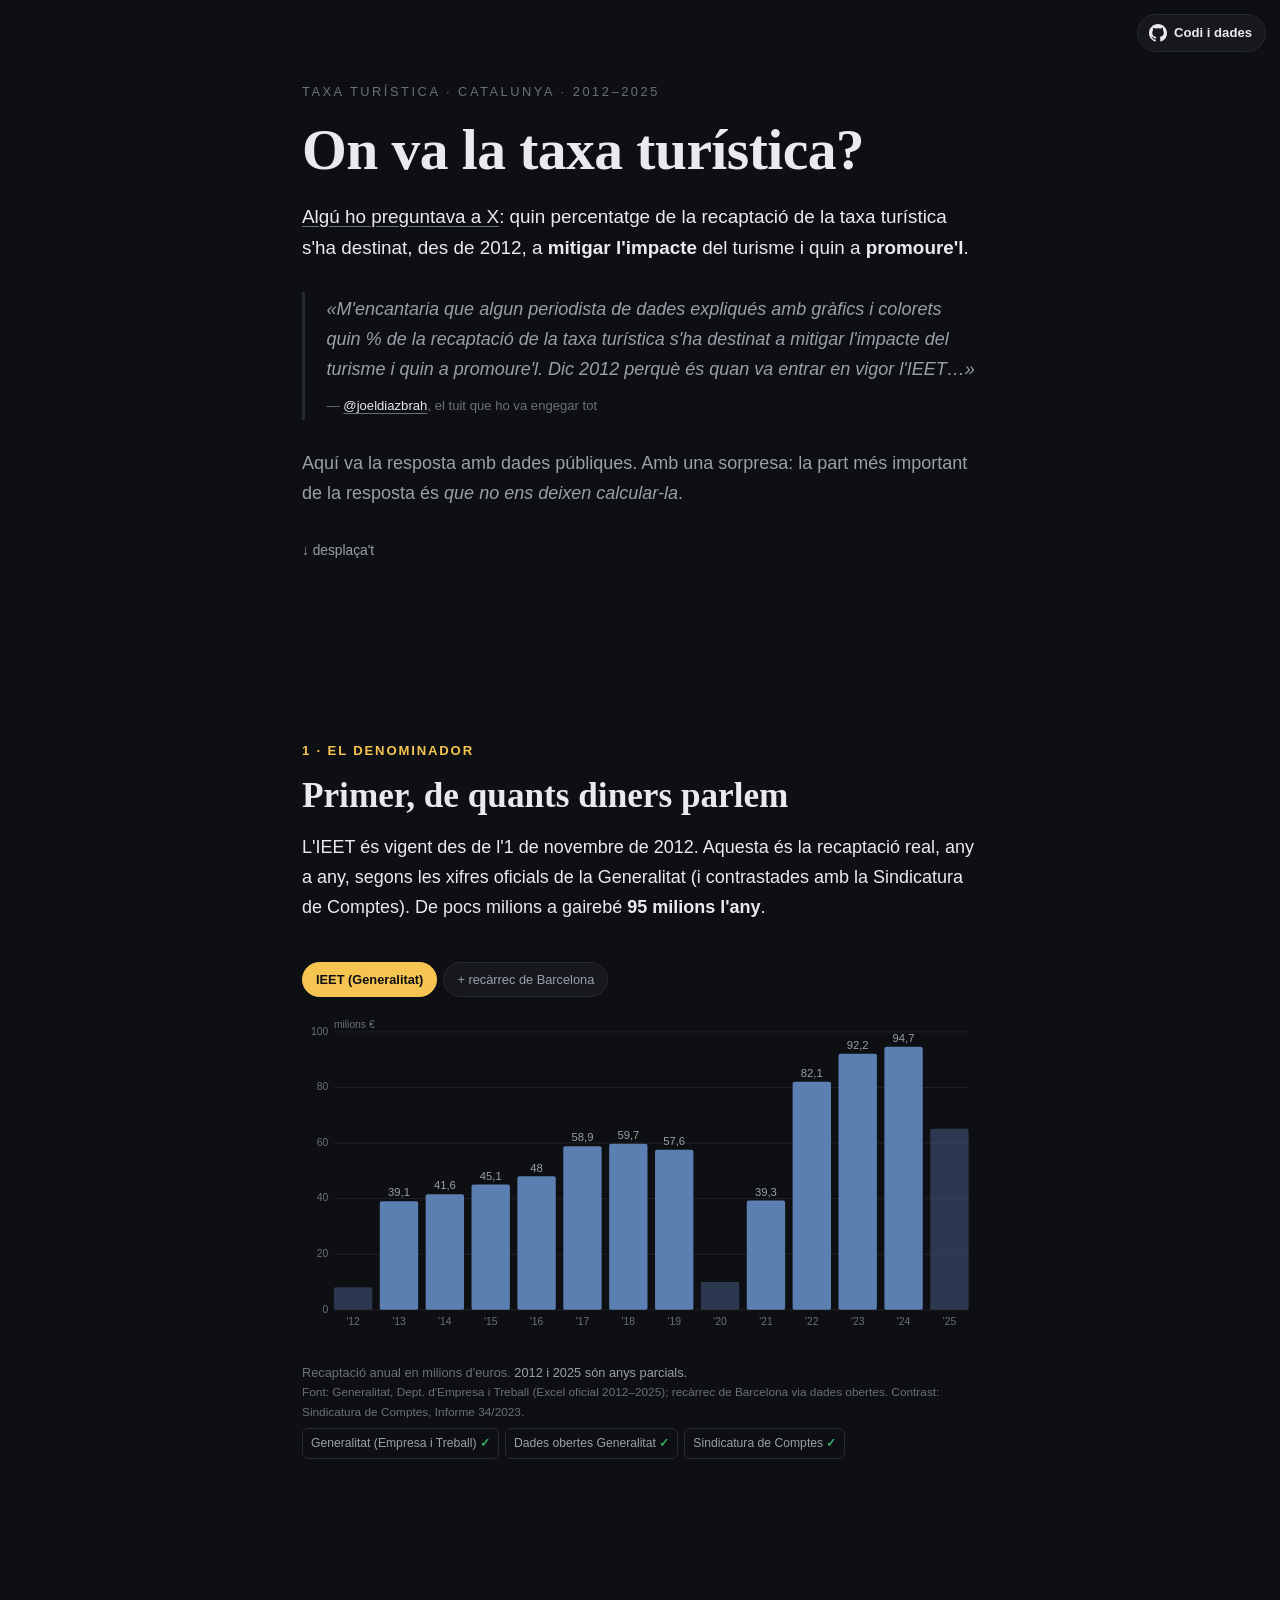
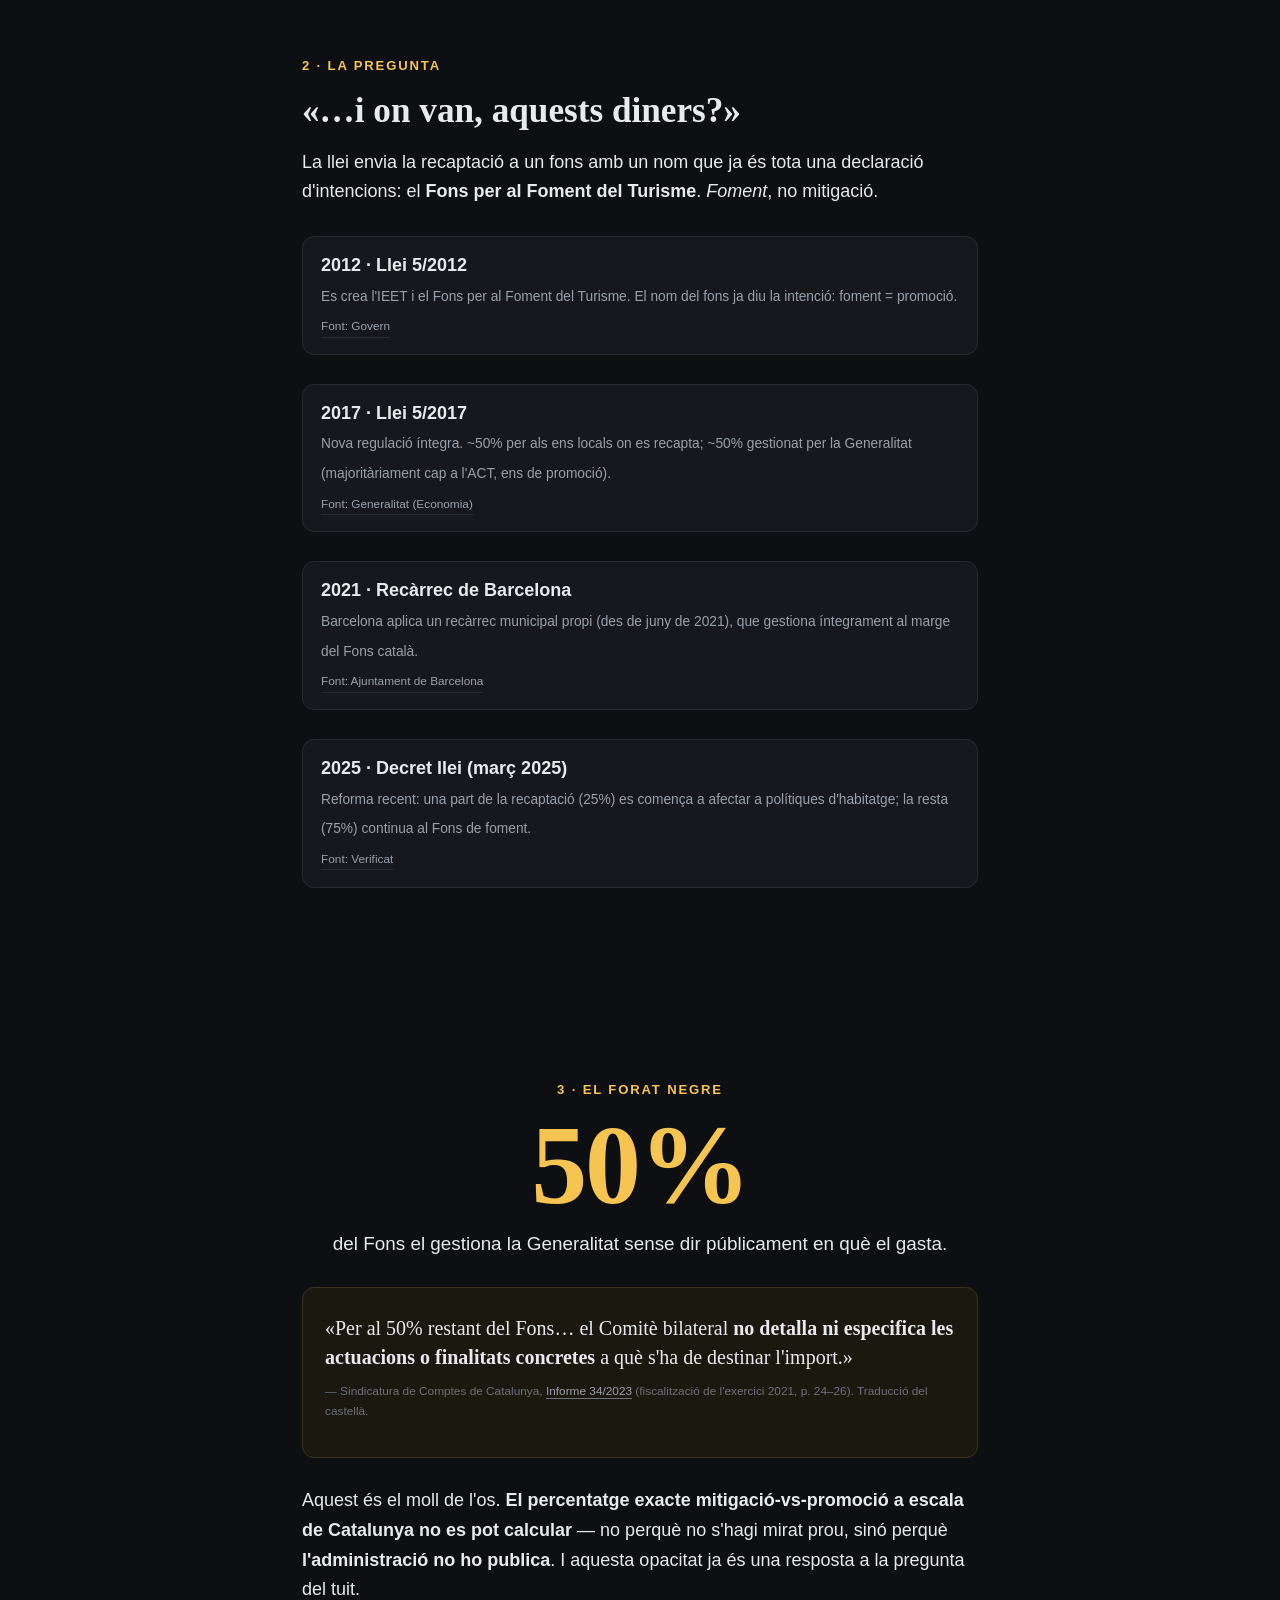
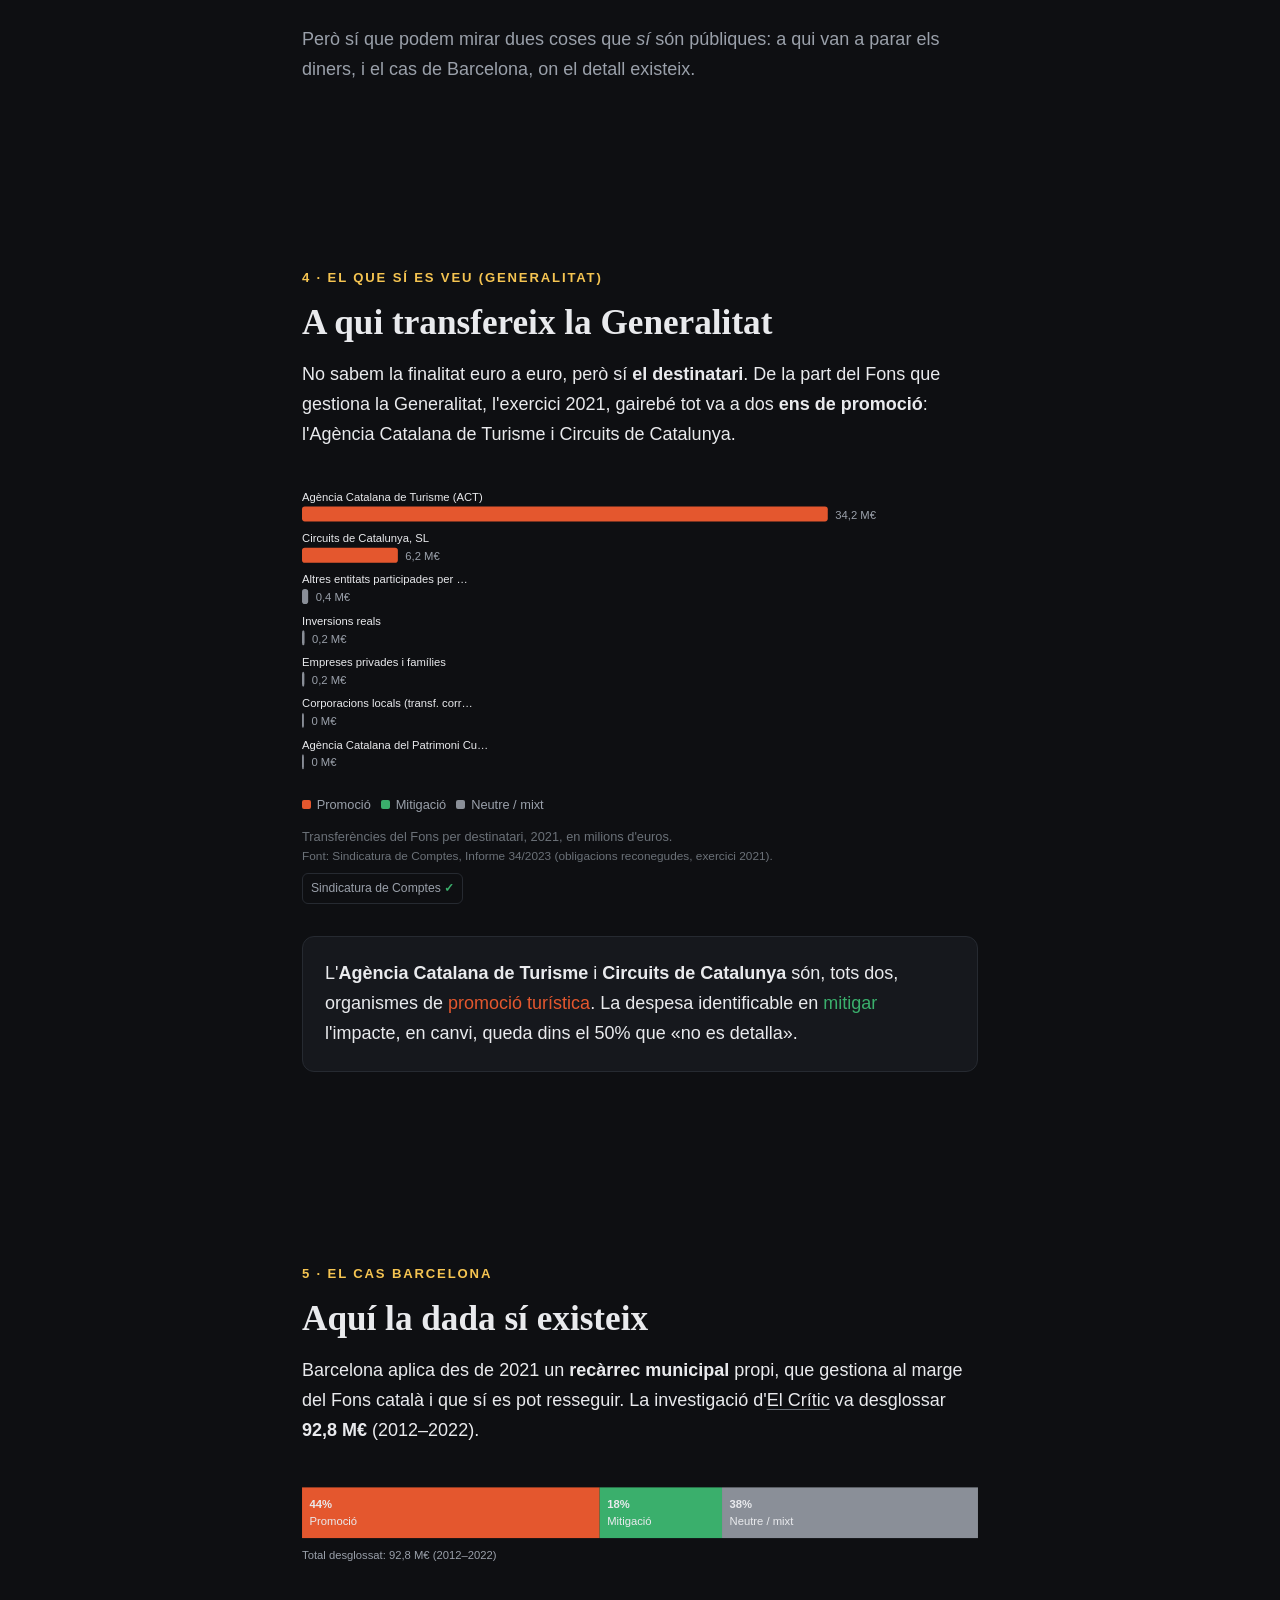
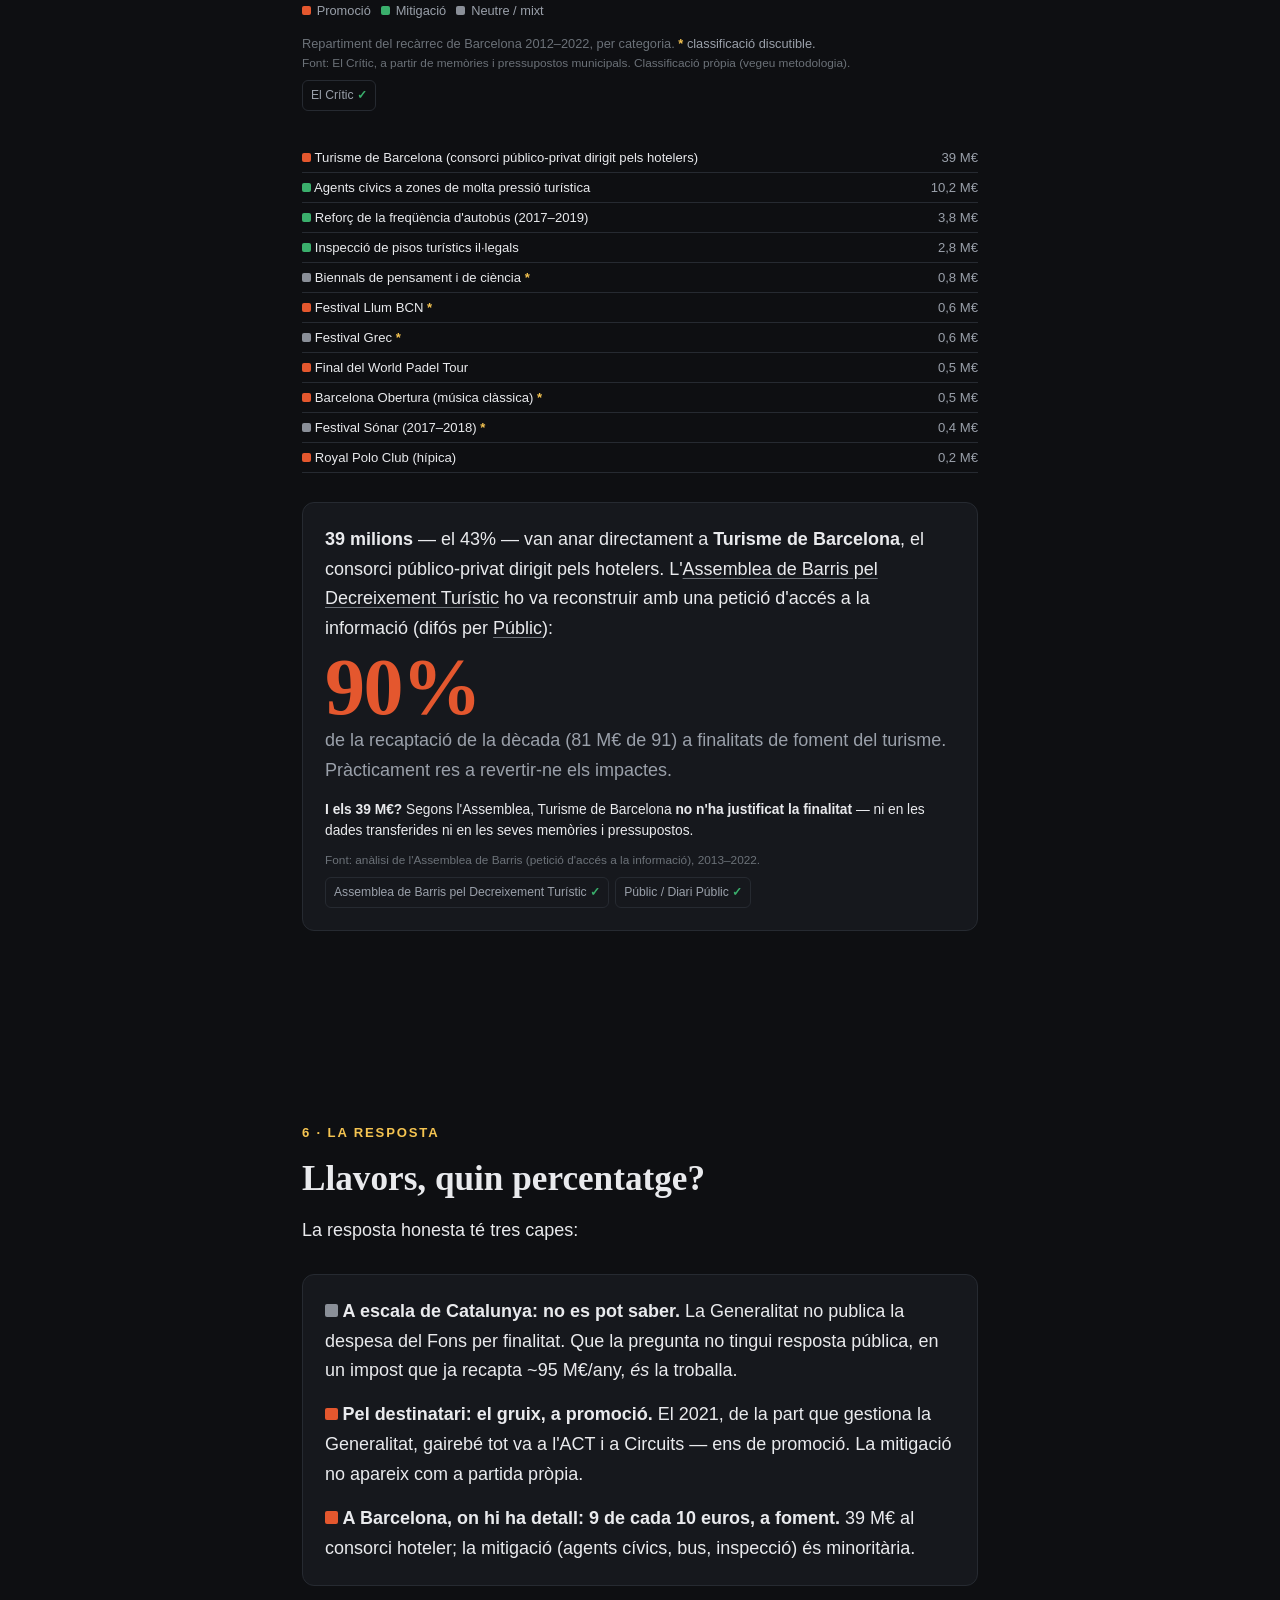
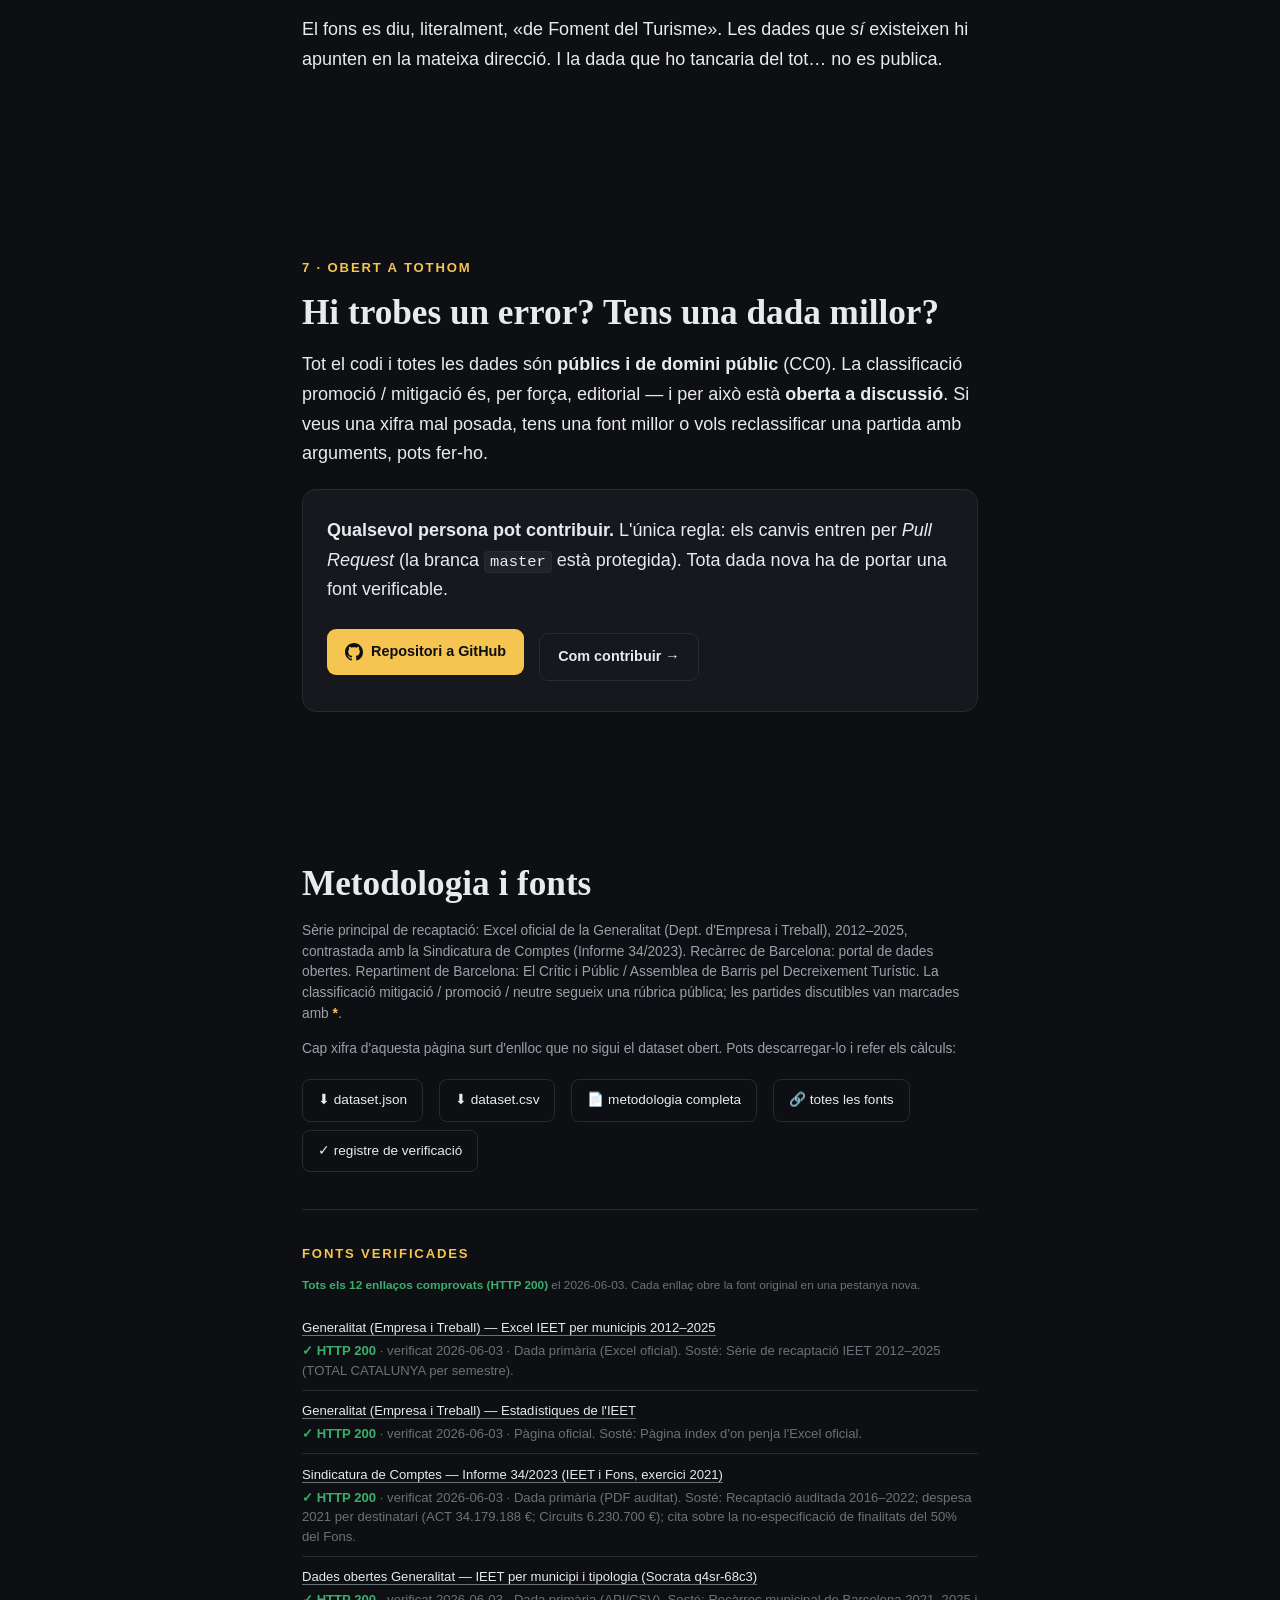
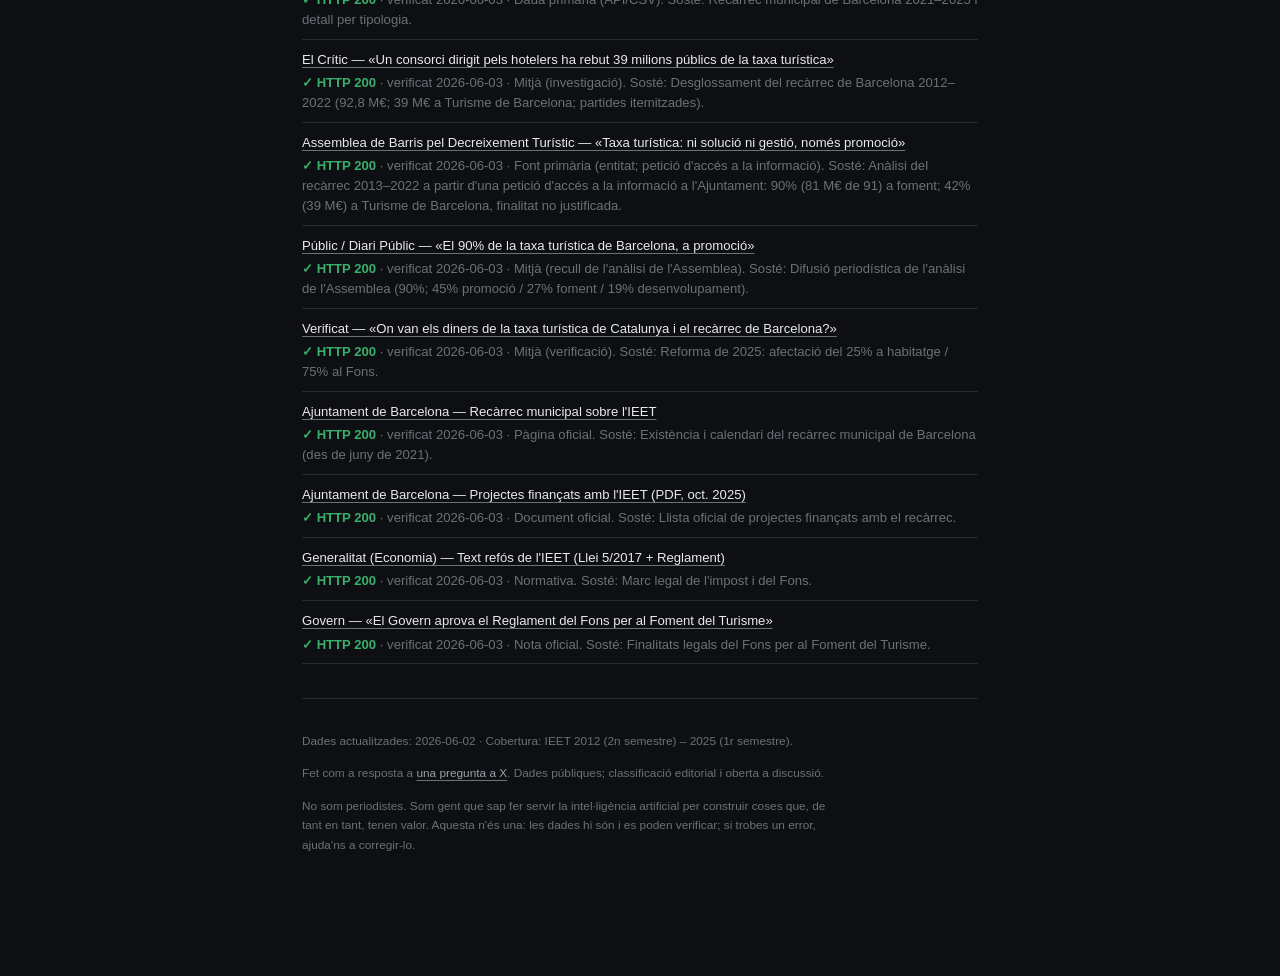
==== commit 888e4aed: "content: atribueix el tuit original (@joeldiazbrah) i afegeix nota sobre qui som" ====
--- a/index.html
+++ b/index.html
@@ -4,6 +4,7 @@
 <meta charset="utf-8">
 <meta name="viewport" content="width=device-width, initial-scale=1">
 <title>On va la taxa turística? · Catalunya 2012–2025</title>
+<link rel="icon" type="image/svg+xml" href="favicon.svg">
 <meta name="description" content="Quina part de la taxa turística catalana s'ha destinat a mitigar l'impacte del turisme i quina a promoure'l, des de 2012. Amb dades públiques i verificables.">
 <meta property="og:title" content="On va la taxa turística?">
 <meta property="og:description" content="Mitigar l'impacte del turisme o promoure'l? El que diuen — i el que amaguen — les dades públiques de la taxa turística catalana des de 2012.">
@@ -56,6 +57,7 @@
   a:hover{text-decoration-color:var(--accent)}
   .kicker{font-size:.8rem;text-transform:uppercase;letter-spacing:.2em;color:var(--faint);margin-bottom:1.4em}
   .tweet{border-left:3px solid var(--line);padding:.2em 0 .2em 1.2em;margin:1.6em 0;color:var(--muted);font-style:italic}
+  .tweet .cite{display:block;margin-top:.8em;font-style:normal;font-size:.82rem;color:var(--faint)}
   .big-stat{font-family:var(--serif);font-size:clamp(3rem,16vw,7rem);line-height:.9;font-weight:700;letter-spacing:-.02em}
   .big-stat.promo{color:var(--promo)}
   .big-stat.hole{color:var(--accent)}
@@ -113,12 +115,16 @@
     <div class="wrap scene in">
       <div class="kicker">Taxa turística · Catalunya · 2012–2025</div>
       <h1>On va la taxa turística?</h1>
-      <p class="lede">Algú ho preguntava a Twitter: quin percentatge de la recaptació de la taxa
-      turística s'ha destinat, des de 2012, a <strong>mitigar l'impacte</strong> del turisme i
-      quin a <strong>promoure'l</strong>.</p>
+      <p class="lede"><a href="https://x.com/joeldiazbrah/status/2061476681865384081"
+      target="_blank" rel="noopener noreferrer">Algú ho preguntava a X</a>: quin percentatge de la
+      recaptació de la taxa turística s'ha destinat, des de 2012, a <strong>mitigar
+      l'impacte</strong> del turisme i quin a <strong>promoure'l</strong>.</p>
       <div class="tweet">«M'encantaria que algun periodista de dades expliqués amb gràfics i
       colorets quin % de la recaptació de la taxa turística s'ha destinat a mitigar l'impacte del
-      turisme i quin a promoure'l. Dic 2012 perquè és quan va entrar en vigor l'IEET…»</div>
+      turisme i quin a promoure'l. Dic 2012 perquè és quan va entrar en vigor l'IEET…»
+      <span class="cite">— <a href="https://x.com/joeldiazbrah/status/2061476681865384081"
+      target="_blank" rel="noopener noreferrer">@joeldiazbrah</a>, el tuit que ho va engegar
+      tot</span></div>
       <p class="muted">Aquí va la resposta amb dades públiques. Amb una sorpresa: la part més
       important de la resposta és <em>que no ens deixen calcular-la</em>.</p>
       <p class="small muted" style="margin-top:2.4em">↓ desplaça't</p>
@@ -323,8 +329,13 @@
       <ul id="source-list" class="srclist"></ul>
       <hr>
       <p class="src" id="updated"></p>
-      <p class="src">Fet com a resposta a una pregunta de Twitter. Dades públiques; classificació
+      <p class="src">Fet com a resposta a <a href="https://x.com/joeldiazbrah/status/2061476681865384081"
+      target="_blank" rel="noopener noreferrer">una pregunta a X</a>. Dades públiques; classificació
       editorial i oberta a discussió.</p>
+      <p class="src" style="margin-top:1em;max-width:46em">No som periodistes. Som gent que sap fer
+      servir la intel·ligència artificial per construir coses que, de tant en tant, tenen valor.
+      Aquesta n'és una: les dades hi són i es poden verificar; si trobes un error, ajuda'ns a
+      corregir-lo.</p>
     </div>
   </footer>
 </main>
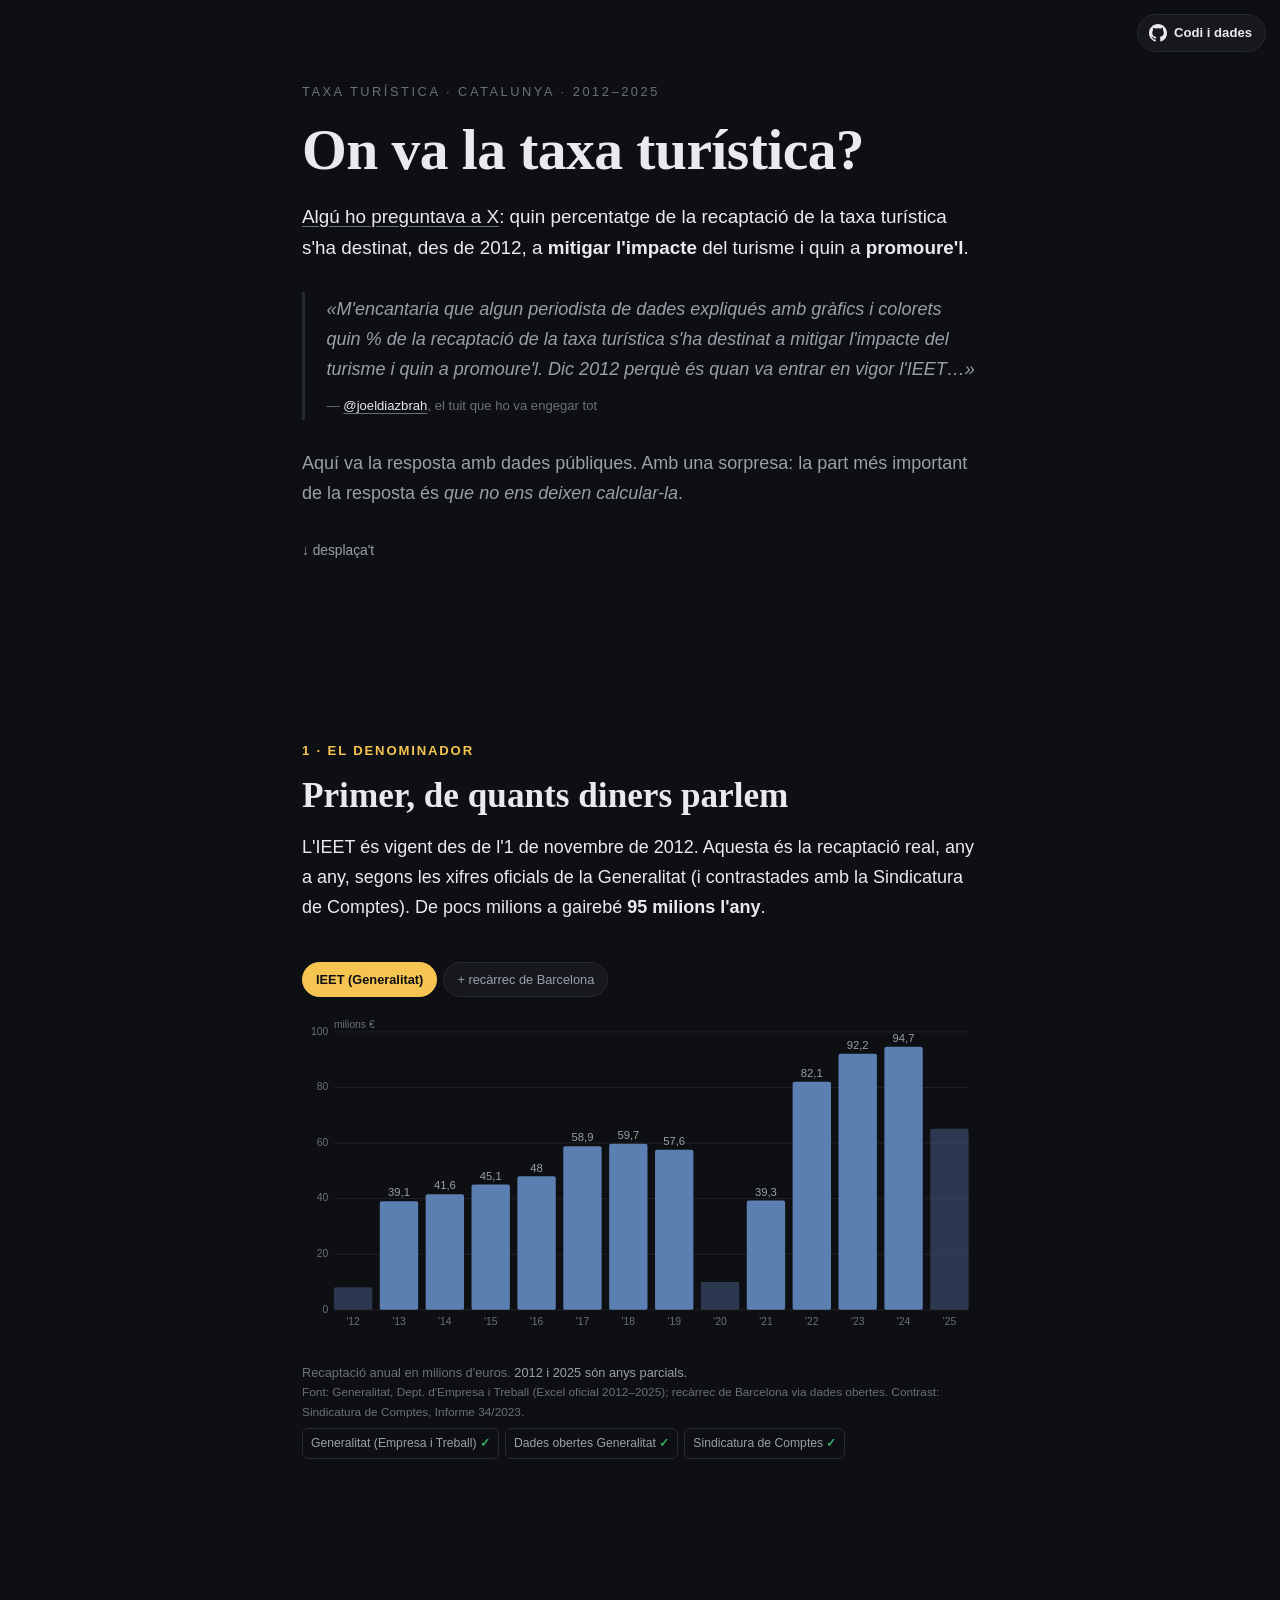
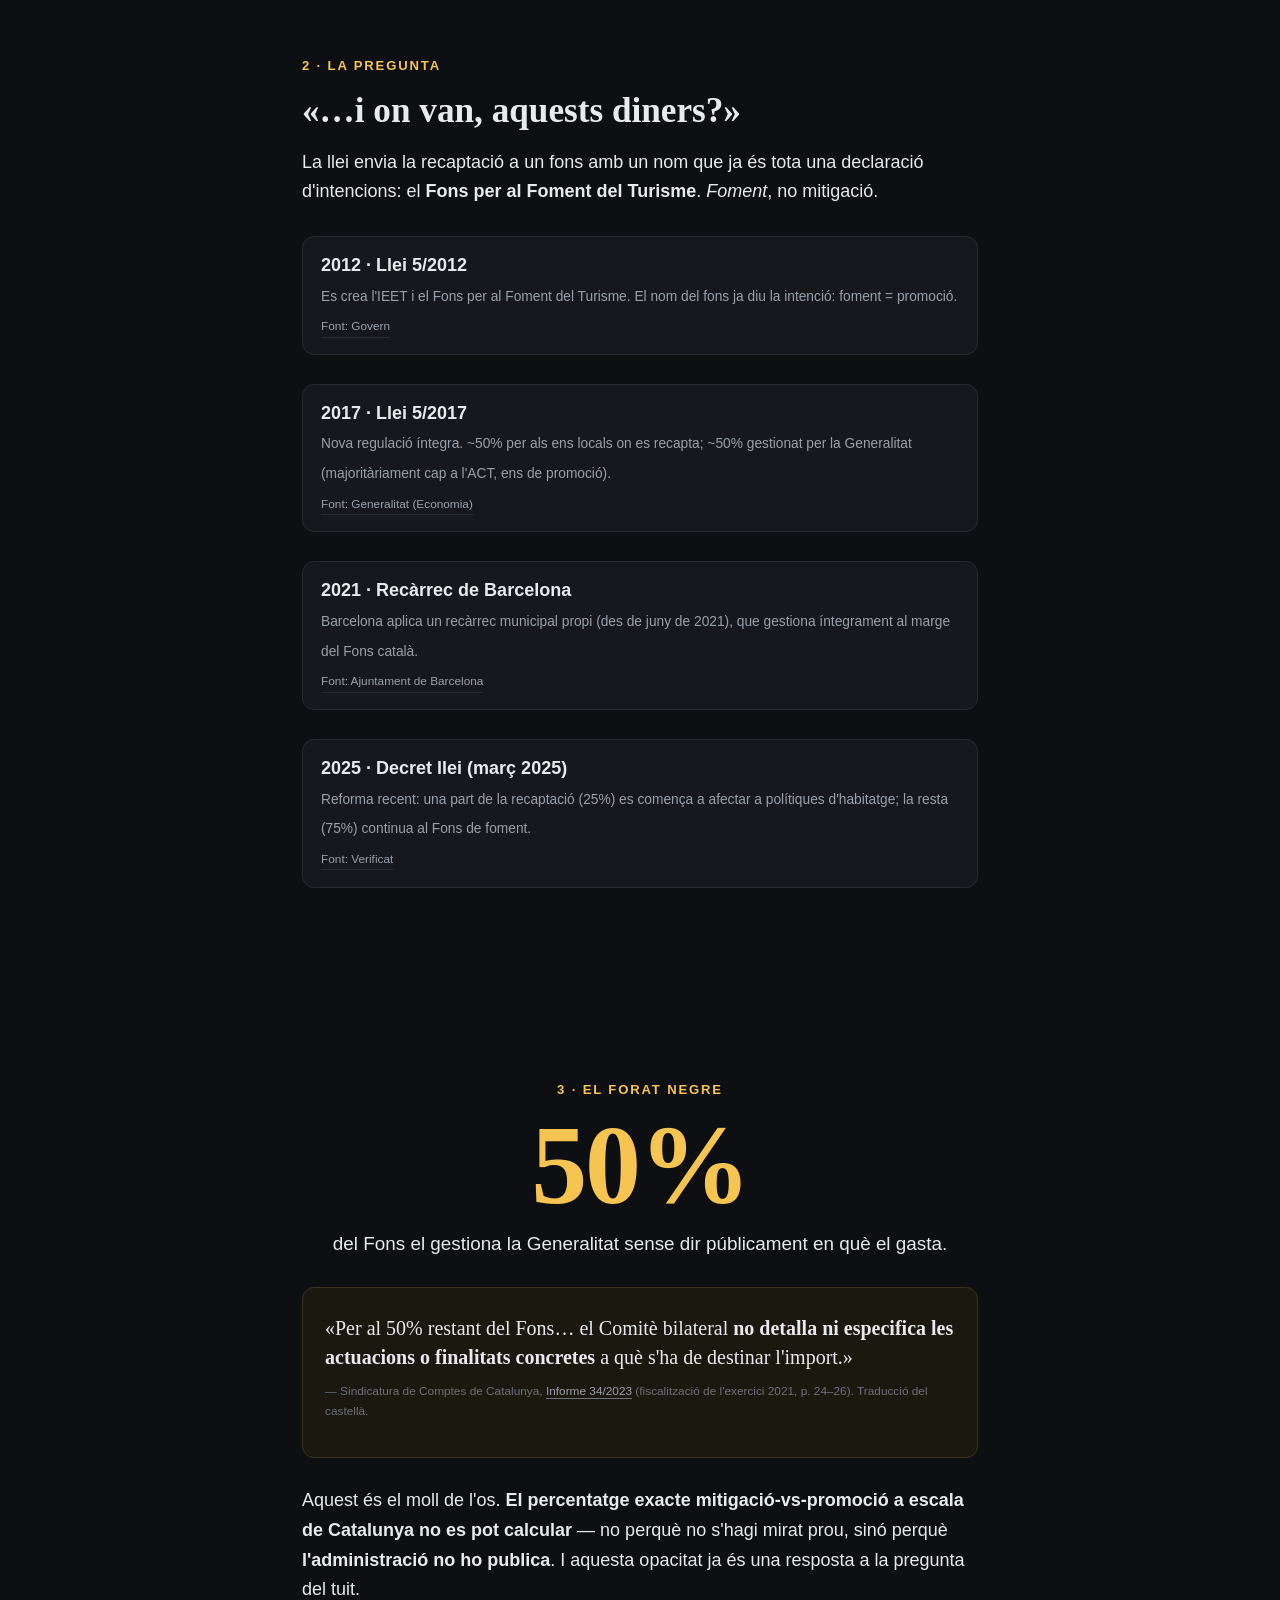
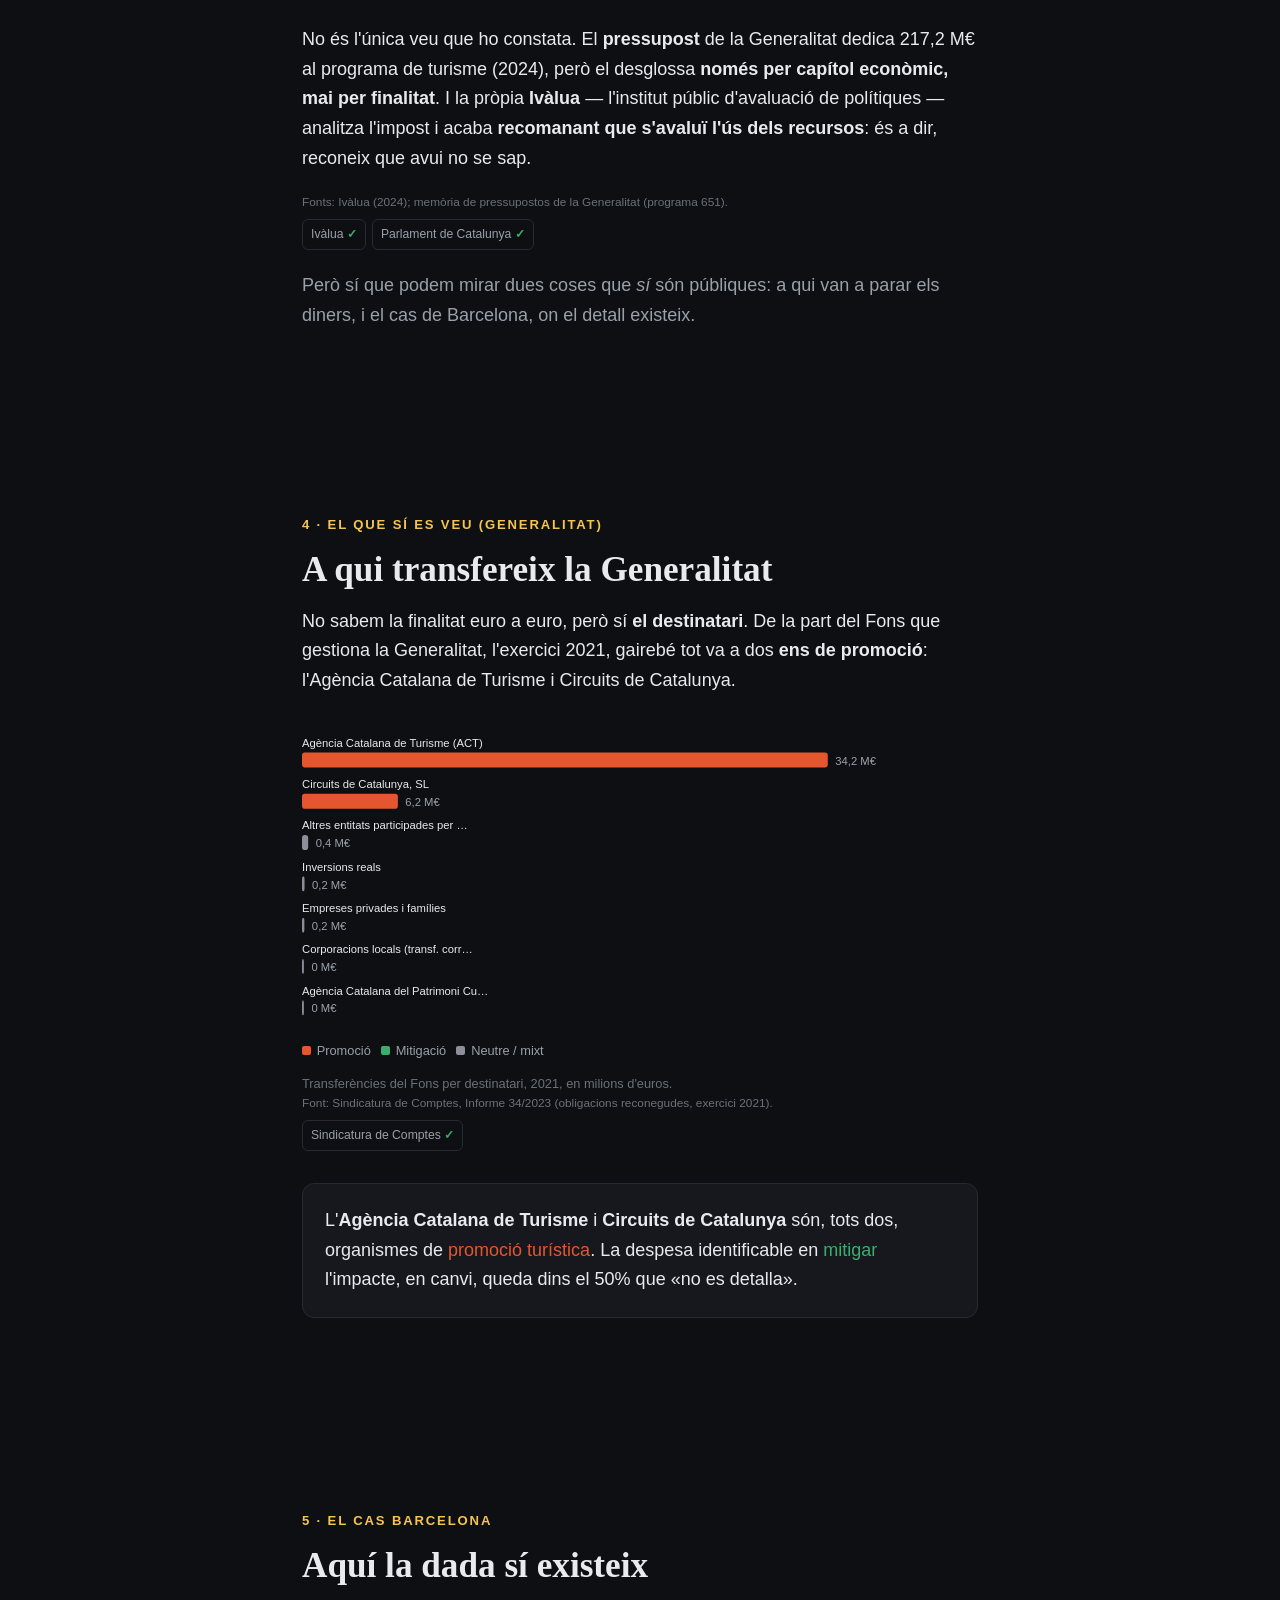
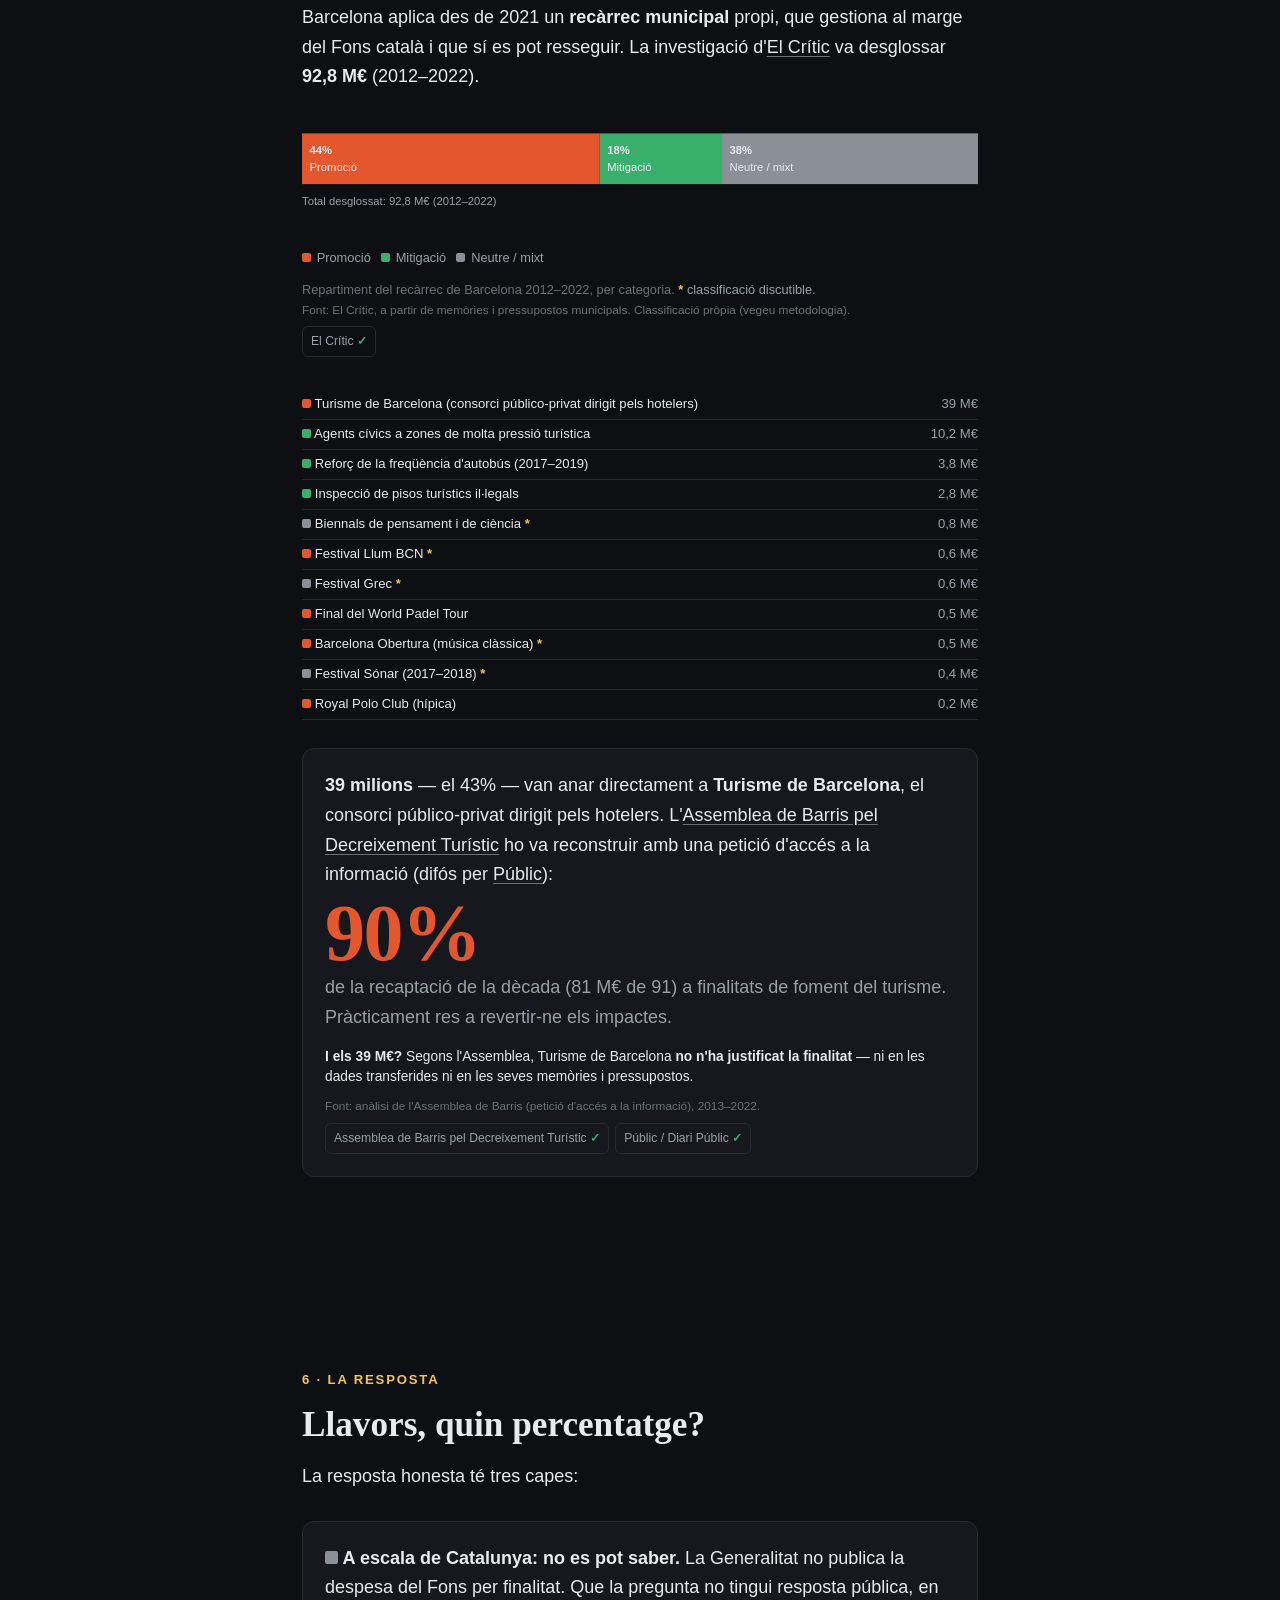
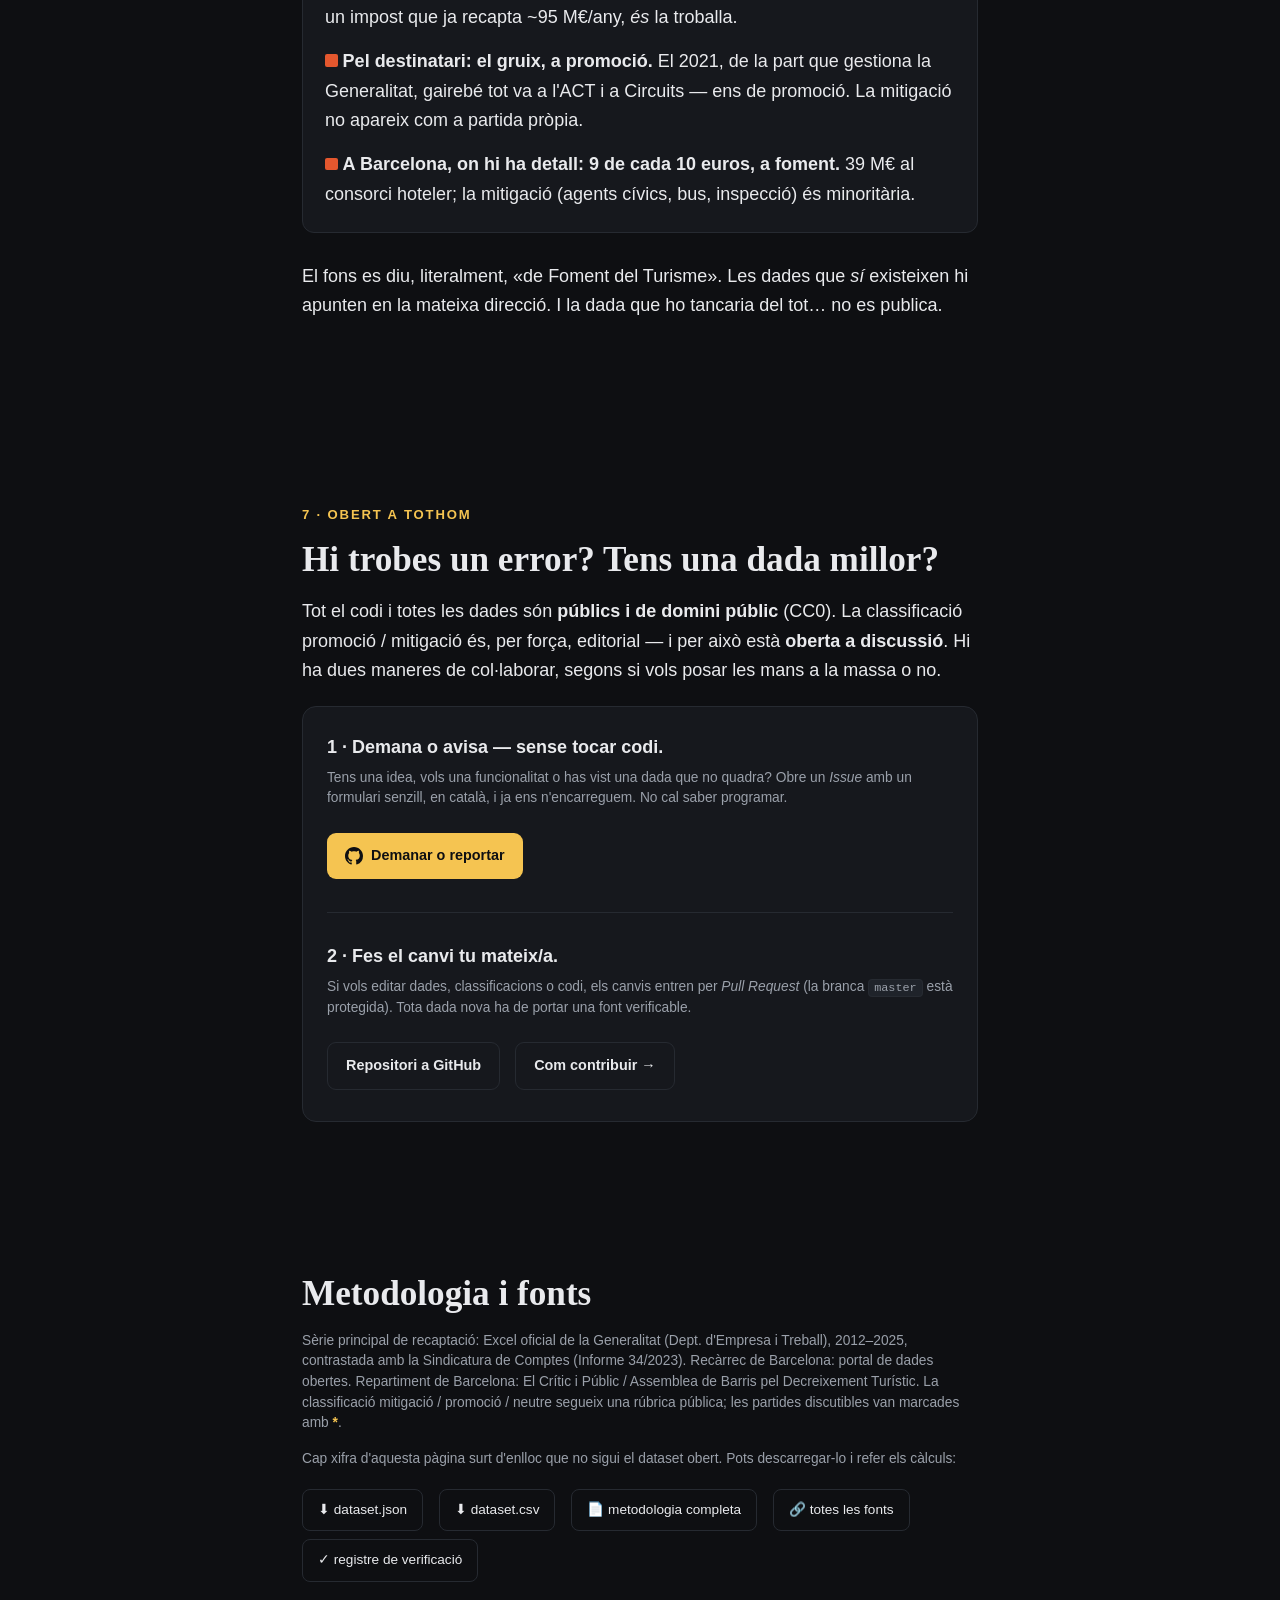
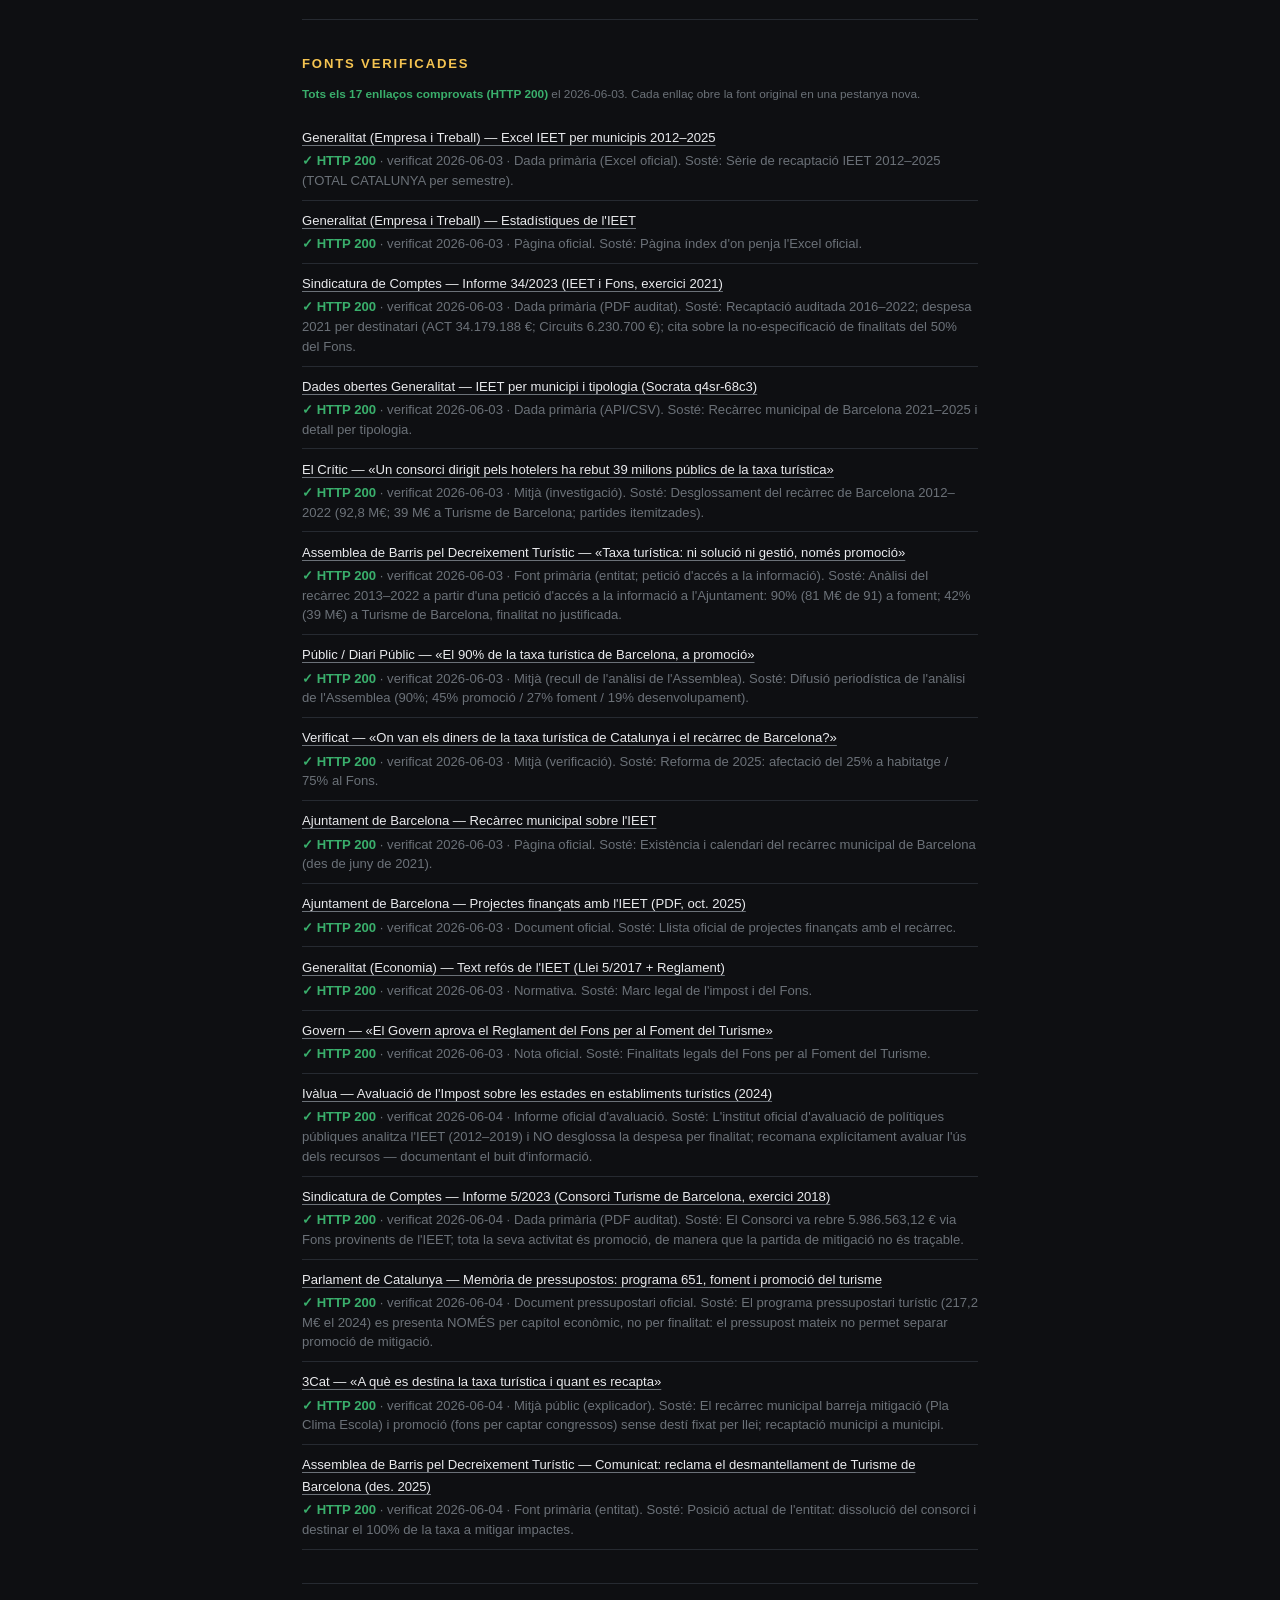
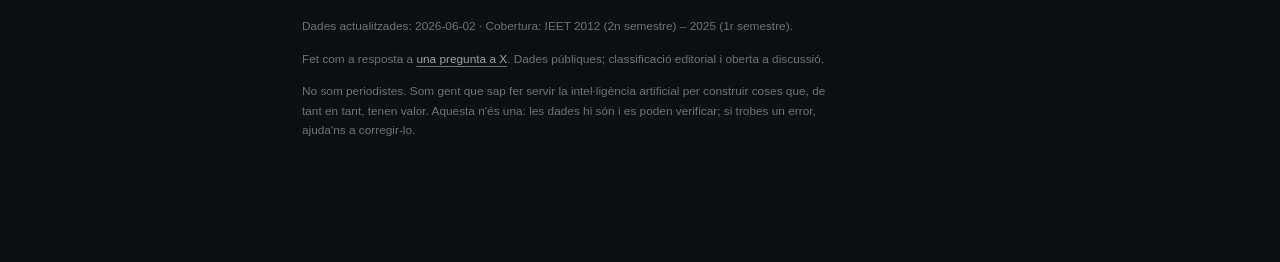
==== commit 77348d94: "feat: vies de contribució sense codi (Issues) + fonts noves verificades - Plantilles d'Issues en cat" ====
--- a/index.html
+++ b/index.html
@@ -187,8 +187,15 @@
         escala de Catalunya no es pot calcular</strong> — no perquè no s'hagi mirat prou, sinó
         perquè <strong>l'administració no ho publica</strong>. I aquesta opacitat ja és una
         resposta a la pregunta del tuit.</p>
-        <p class="muted">Però sí que podem mirar dues coses que <em>sí</em> són públiques: a qui
-        van a parar els diners, i el cas de Barcelona, on el detall existeix.</p>
+        <p>No és l'única veu que ho constata. El <strong>pressupost</strong> de la Generalitat
+        dedica 217,2 M€ al programa de turisme (2024), però el desglossa <strong>només per capítol
+        econòmic, mai per finalitat</strong>. I la pròpia <strong>Ivàlua</strong> — l'institut
+        públic d'avaluació de polítiques — analitza l'impost i acaba <strong>recomanant que
+        s'avaluï l'ús dels recursos</strong>: és a dir, reconeix que avui no se sap.</p>
+        <div class="src" data-src="ivalua_ieet,pressupost_651">Fonts: Ivàlua (2024); memòria de
+        pressupostos de la Generalitat (programa 651).</div>
+        <p class="muted" style="margin-top:1.2em">Però sí que podem mirar dues coses que <em>sí</em>
+        són públiques: a qui van a parar els diners, i el cas de Barcelona, on el detall existeix.</p>
       </div>
     </div>
   </section>
@@ -288,17 +295,26 @@
       <h2>Hi trobes un error? Tens una dada millor?</h2>
       <p>Tot el codi i totes les dades són <strong>públics i de domini públic</strong> (CC0). La
       classificació promoció / mitigació és, per força, editorial — i per això està
-      <strong>oberta a discussió</strong>. Si veus una xifra mal posada, tens una font millor o
-      vols reclassificar una partida amb arguments, pots fer-ho.</p>
+      <strong>oberta a discussió</strong>. Hi ha dues maneres de col·laborar, segons si vols posar
+      les mans a la massa o no.</p>
       <div class="contrib">
-        <p style="margin:0"><strong>Qualsevol persona pot contribuir.</strong> L'única regla:
-        els canvis entren per <em>Pull Request</em> (la branca <code>master</code> està
-        protegida). Tota dada nova ha de portar una font verificable.</p>
+        <p style="margin:0 0 .3em"><strong>1 · Demana o avisa — sense tocar codi.</strong></p>
+        <p class="small muted" style="margin:0">Tens una idea, vols una funcionalitat o has vist
+        una dada que no quadra? Obre un <em>Issue</em> amb un formulari senzill, en català, i ja
+        ens n'encarreguem. No cal saber programar.</p>
         <div class="btnrow">
-          <a class="btn btn-primary" href="https://github.com/comlaterra/taxa-turistica-catalunya" target="_blank" rel="noopener noreferrer">
+          <a class="btn btn-primary" href="https://github.com/comlaterra/taxa-turistica-catalunya/issues/new/choose" target="_blank" rel="noopener noreferrer">
             <svg viewBox="0 0 16 16" aria-hidden="true"><path d="M8 0C3.58 0 0 3.58 0 8c0 3.54 2.29 6.53 5.47 7.59.4.07.55-.17.55-.38 0-.19-.01-.82-.01-1.49-2.01.37-2.53-.49-2.69-.94-.09-.23-.48-.94-.82-1.13-.28-.15-.68-.52-.01-.53.63-.01 1.08.58 1.23.82.72 1.21 1.87.87 2.33.66.07-.52.28-.87.51-1.07-1.78-.2-3.64-.89-3.64-3.95 0-.87.31-1.59.82-2.15-.08-.2-.36-1.02.08-2.12 0 0 .67-.21 2.2.82.64-.18 1.32-.27 2-.27.68 0 1.36.09 2 .27 1.53-1.04 2.2-.82 2.2-.82.44 1.1.16 1.92.08 2.12.51.56.82 1.27.82 2.15 0 3.07-1.87 3.75-3.65 3.95.29.25.54.73.54 1.48 0 1.07-.01 1.93-.01 2.2 0 .21.15.46.55.38A8.013 8.013 0 0016 8c0-4.42-3.58-8-8-8z"/></svg>
-            Repositori a GitHub
+            Demanar o reportar
           </a>
+        </div>
+        <hr style="margin:1.6em 0">
+        <p style="margin:0 0 .3em"><strong>2 · Fes el canvi tu mateix/a.</strong></p>
+        <p class="small muted" style="margin:0">Si vols editar dades, classificacions o codi, els
+        canvis entren per <em>Pull Request</em> (la branca <code>master</code> està protegida).
+        Tota dada nova ha de portar una font verificable.</p>
+        <div class="btnrow">
+          <a class="btn btn-ghost" href="https://github.com/comlaterra/taxa-turistica-catalunya" target="_blank" rel="noopener noreferrer">Repositori a GitHub</a>
           <a class="btn btn-ghost" href="https://github.com/comlaterra/taxa-turistica-catalunya/blob/master/CONTRIBUTING.md" target="_blank" rel="noopener noreferrer">Com contribuir →</a>
         </div>
       </div>
@@ -340,7 +356,7 @@
   </footer>
 </main>
 
-<script id="dataset" type="application/json">{"meta":{"title":"On va la taxa turística?","subtitle":"Quina part de la taxa turística catalana s'ha destinat a mitigar l'impacte del turisme i quina a promoure'l, des de 2012.","data_updated":"2026-06-02","coverage":"IEET 2012 (2n semestre) – 2025 (1r semestre)","currency":"EUR","note_global":"L'IEET (Impost sobre les Estades en Establiments Turístics) és vigent des de l'1 de novembre de 2012 (Llei 5/2012, després Llei 5/2017). La recaptació és pública i auditada. La despesa per FINALITAT (mitigació vs promoció) a nivell Generalitat NO es publica de forma desglossada: ho confirma la pròpia Sindicatura de Comptes. Per això el % exacte no és calculable a escala catalana; només es pot reconstruir per a Barcelona, on el recàrrec municipal sí es detalla."},"sources":{"excel_gencat":{"label":"Generalitat (Empresa i Treball) — Excel IEET per municipis 2012–2025","url":"https://empresa.gencat.cat/web/.content/20_-_turisme/coneixement_i_planificacio/estadistiques/IEET/Cataluna/arxius/Informe-IEET-municipis-2012-2025.xlsx","kind":"Dada primària (Excel oficial)","http":200,"verified":"2026-06-03","backs":"Sèrie de recaptació IEET 2012–2025 (TOTAL CATALUNYA per semestre)."},"empresa_estadistiques":{"label":"Generalitat (Empresa i Treball) — Estadístiques de l'IEET","url":"https://empresa.gencat.cat/ca/treb_ambits_actuacio/turisme/professionals_turisme/emo_impost_establiments_turistics/estadistiques/","kind":"Pàgina oficial","http":200,"verified":"2026-06-03","backs":"Pàgina índex d'on penja l'Excel oficial."},"sindicatura_34_2023":{"label":"Sindicatura de Comptes — Informe 34/2023 (IEET i Fons, exercici 2021)","url":"https://www.sindicatura.cat/documents/36414/85841/2023_34_es.pdf","kind":"Dada primària (PDF auditat)","http":200,"verified":"2026-06-03","backs":"Recaptació auditada 2016–2022; despesa 2021 per destinatari (ACT 34.179.188 €; Circuits 6.230.700 €); cita sobre la no-especificació de finalitats del 50% del Fons."},"socrata_q4sr":{"label":"Dades obertes Generalitat — IEET per municipi i tipologia (Socrata q4sr-68c3)","url":"https://analisi.transparenciacatalunya.cat/Hisenda/Impost-sobre-les-Estades-en-Establiments-Tur-stics/q4sr-68c3","kind":"Dada primària (API/CSV)","http":200,"verified":"2026-06-03","backs":"Recàrrec municipal de Barcelona 2021–2025 i detall per tipologia."},"elcritic":{"label":"El Crític — «Un consorci dirigit pels hotelers ha rebut 39 milions públics de la taxa turística»","url":"https://www.elcritic.cat/investigacio/un-consorci-dirigit-pels-hotelers-ha-rebut-39-milions-publics-de-la-taxa-turistica-195808","kind":"Mitjà (investigació)","http":200,"verified":"2026-06-03","backs":"Desglossament del recàrrec de Barcelona 2012–2022 (92,8 M€; 39 M€ a Turisme de Barcelona; partides itemitzades)."},"assemblea_abdt":{"label":"Assemblea de Barris pel Decreixement Turístic — «Taxa turística: ni solució ni gestió, només promoció»","url":"https://assembleabarris.wordpress.com/2024/03/20/taxa-turistica-ni-solucio-ni-gestio-nomes-promocio-i-financament-de-turisme-de-barcelona/","kind":"Font primària (entitat; petició d'accés a la informació)","http":200,"verified":"2026-06-03","backs":"Anàlisi del recàrrec 2013–2022 a partir d'una petició d'accés a la informació a l'Ajuntament: 90% (81 M€ de 91) a foment; 42% (39 M€) a Turisme de Barcelona, finalitat no justificada."},"diaripublic":{"label":"Públic / Diari Públic — «El 90% de la taxa turística de Barcelona, a promoció»","url":"https://www.diaripublic.cat/90-recaptacio-taxa-turistica-barcelona-els-darrers-10-anys-s-destinat-promocio-turisme.html","kind":"Mitjà (recull de l'anàlisi de l'Assemblea)","http":200,"verified":"2026-06-03","backs":"Difusió periodística de l'anàlisi de l'Assemblea (90%; 45% promoció / 27% foment / 19% desenvolupament)."},"verificat":{"label":"Verificat — «On van els diners de la taxa turística de Catalunya i el recàrrec de Barcelona?»","url":"https://www.verificat.cat/on-van-els-diners-de-la-taxa-turistica-de-catalunya-i-el-recarrec-de-barcelona/","kind":"Mitjà (verificació)","http":200,"verified":"2026-06-03","backs":"Reforma de 2025: afectació del 25% a habitatge / 75% al Fons."},"bcn_surcharge":{"label":"Ajuntament de Barcelona — Recàrrec municipal sobre l'IEET","url":"https://ajuntament.barcelona.cat/turisme/en/tourism-barcelona/projects/municipal-surcharge-ieet","kind":"Pàgina oficial","http":200,"verified":"2026-06-03","backs":"Existència i calendari del recàrrec municipal de Barcelona (des de juny de 2021)."},"bcn_projects_pdf":{"label":"Ajuntament de Barcelona — Projectes finançats amb l'IEET (PDF, oct. 2025)","url":"https://ajuntament.barcelona.cat/turisme/sites/default/files/2025-10/Projectes%20IEET%20fins%20a%2020251016.pdf","kind":"Document oficial","http":200,"verified":"2026-06-03","backs":"Llista oficial de projectes finançats amb el recàrrec."},"ieet_refos":{"label":"Generalitat (Economia) — Text refós de l'IEET (Llei 5/2017 + Reglament)","url":"https://economia.gencat.cat/web/.content/70_tributs/Normativa/Refoses/IEET.pdf","kind":"Normativa","http":200,"verified":"2026-06-03","backs":"Marc legal de l'impost i del Fons."},"govern_reglament":{"label":"Govern — «El Govern aprova el Reglament del Fons per al Foment del Turisme»","url":"https://govern.cat/salapremsa/notes-premsa/196648/govern-aprova-reglament-del-fons-al-foment-del-turisme","kind":"Nota oficial","http":200,"verified":"2026-06-03","backs":"Finalitats legals del Fons per al Foment del Turisme."}},"recaptacio":{"unit":"EUR","source_ids":["excel_gencat","sindicatura_34_2023","socrata_q4sr"],"primary_source":"Generalitat de Catalunya, Departament d'Empresa i Treball — Informe IEET per municipis 2012-2025 (Excel oficial). Sèrie TOTAL CATALUNYA per semestre, agregada a anual.","audit_source":"Sindicatura de Comptes de Catalunya, Informe 34/2023 (recaptació auditada per temporada 2016-2022).","recarrec_source":"Portal de dades obertes de la Generalitat (Socrata, dataset q4sr-68c3) — columna de recàrrec municipal, arrodonida a milers. El recàrrec només l'aplica Barcelona (des de juny de 2021).","notes":["ieet = impost base recaptat per la Generalitat (sense el recàrrec municipal de Barcelona).","sind_audit = total auditat per la Sindicatura (només 2016-2022). Les petites diferències amb la sèrie de l'Excel s'expliquen per criteri de meritació vs caixa i pel calendari d'autoliquidacions.","recarrec_bcn = recàrrec municipal de Barcelona sobre l'IEET, gestionat 100% per l'Ajuntament al marge del Fons català.","2012 i 2025 són anys parcials (mig any de dades)."],"rows":[{"year":2012,"ieet":8116438.08,"sind_audit":null,"recarrec_bcn":0,"partial":"Només 2n semestre (impost vigent des de l'1 nov 2012)"},{"year":2013,"ieet":39090577.95,"sind_audit":null,"recarrec_bcn":0,"partial":null},{"year":2014,"ieet":41612356.19,"sind_audit":null,"recarrec_bcn":0,"partial":null},{"year":2015,"ieet":45114778.66,"sind_audit":null,"recarrec_bcn":0,"partial":null},{"year":2016,"ieet":48025008.17,"sind_audit":47291505,"recarrec_bcn":0,"partial":null},{"year":2017,"ieet":58884174.22,"sind_audit":53619849,"recarrec_bcn":0,"partial":null},{"year":2018,"ieet":59727817.57,"sind_audit":59062100,"recarrec_bcn":0,"partial":null},{"year":2019,"ieet":57602047.51,"sind_audit":54630860,"recarrec_bcn":0,"partial":null},{"year":2020,"ieet":10014845.55,"sind_audit":10813913,"recarrec_bcn":0,"partial":"Pandèmia de la covid-19"},{"year":2021,"ieet":39323711.04,"sind_audit":39815168,"recarrec_bcn":9849000,"partial":null},{"year":2022,"ieet":82076887.38,"sind_audit":82965604,"recarrec_bcn":47408000,"partial":null},{"year":2023,"ieet":92169611.5,"sind_audit":null,"recarrec_bcn":81069000,"partial":null},{"year":2024,"ieet":94657529.85,"sind_audit":null,"recarrec_bcn":105894000,"partial":null},{"year":2025,"ieet":65174468.2,"sind_audit":null,"recarrec_bcn":65320000,"partial":"Només 1r semestre"}]},"distribucio_generalitat_2021":{"title":"On van els diners del Fons que gestiona la Generalitat (exercici 2021)","source_id":"sindicatura_34_2023","source":"Sindicatura de Comptes de Catalunya, Informe 34/2023. Obligacions reconegudes / liquidació del Fons per al Foment del Turisme, 2021.","key_quote_es":"para el 50% restante del Fondo, además de la aprobación del importe global, el Comité bilateral no detalla ni especifica las actuaciones o finalidades concretas a las que debe destinarse el importe.","key_quote_ca":"Per al 50% restant del Fons, a més de l'aprovació de l'import global, el Comitè bilateral no detalla ni especifica les actuacions o finalitats concretes a què s'ha de destinar l'import.","structure_note":"El Fons es reparteix grosso modo en dues meitats: ~50% als ens locals on es recapta i ~50% que gestiona la Generalitat. D'aquesta meitat de la Generalitat, el gruix es transfereix a dos ens de PROMOCIÓ (l'Agència Catalana de Turisme i Circuits de Catalunya). De l'altra meitat, la finalitat concreta no es detalla.","items":[{"dest":"Agència Catalana de Turisme (ACT)","amount":34179188,"category":"promocio","note":"Ens públic de promoció turística de Catalunya."},{"dest":"Circuits de Catalunya, SL","amount":6230700,"category":"promocio","note":"Societat de promoció turística (Costa Brava / Pirineu)."},{"dest":"Empreses privades i famílies","amount":153500,"category":"neutre","note":null},{"dest":"Altres entitats participades per la Generalitat","amount":400000,"category":"neutre","note":null},{"dest":"Agència Catalana del Patrimoni Cultural","amount":10500,"category":"neutre","note":null},{"dest":"Corporacions locals (transf. corrents)","amount":35630,"category":"neutre","note":null},{"dest":"Inversions reals","amount":165137,"category":"neutre","note":null}]},"barcelona":{"title":"Barcelona: l'únic lloc on la dada existeix de veritat","intro":"El recàrrec municipal de Barcelona el gestiona íntegrament l'Ajuntament, al marge del Fons català, i sí es pot resseguir projecte a projecte. Aquí la pregunta del tuit SÍ té resposta.","itemized":{"period":"2012–2022","total":92800000,"source_id":"elcritic","source":"El Crític (investigació, a partir de memòries i pressupostos municipals).","items":[{"concept":"Turisme de Barcelona (consorci público-privat dirigit pels hotelers)","amount":39000000,"category":"promocio","debatable":false,"note":"43% del total. És l'estructura de promoció de la ciutat."},{"concept":"Agents cívics a zones de molta pressió turística","amount":10200000,"category":"mitigacio","debatable":false,"note":null},{"concept":"Reforç de la freqüència d'autobús (2017–2019)","amount":3800000,"category":"mitigacio","debatable":false,"note":null},{"concept":"Inspecció de pisos turístics il·legals","amount":2800000,"category":"mitigacio","debatable":false,"note":null},{"concept":"Biennals de pensament i de ciència","amount":800000,"category":"neutre","debatable":true,"note":"Cultura ciutadana; classificació discutible."},{"concept":"Festival Llum BCN","amount":636000,"category":"promocio","debatable":true,"note":"Esdeveniment amb component d'atracció turística."},{"concept":"Festival Grec","amount":550000,"category":"neutre","debatable":true,"note":"Festival cultural ciutadà; classificació discutible."},{"concept":"Final del World Padel Tour","amount":500000,"category":"promocio","debatable":false,"note":"Esdeveniment d'aparador internacional."},{"concept":"Barcelona Obertura (música clàssica)","amount":500000,"category":"promocio","debatable":true,"note":null},{"concept":"Royal Polo Club (hípica)","amount":225000,"category":"promocio","debatable":false,"note":null},{"concept":"Festival Sónar (2017–2018)","amount":400000,"category":"neutre","debatable":true,"note":"200.000 €/any. Cultura amb component turístic; discutible."}]},"framing_assemblea":{"period":"2013–2022","total":91000000,"source_id":"assemblea_abdt","source_secondary_id":"diaripublic","source":"Assemblea de Barris pel Decreixement Turístic (anàlisi pròpia a partir d'una petició d'accés a la informació a l'Ajuntament), difosa per Públic.","method":"Petició d'accés a la informació a l'Ajuntament de Barcelona; anàlisi dels exercicis 2013–2022.","headline":"El 90% de la recaptació (81 M€ de 91 M€) s'ha dedicat a finalitats de foment del turisme.","split":[{"label":"Promoció","pct":45},{"label":"Foment","pct":27},{"label":"Desenvolupament turístic","pct":19},{"label":"Altres","pct":9}],"no_justificat":"Segons l'Assemblea, Turisme de Barcelona no ha justificat la finalitat dels 39 M€ rebuts, ni en les dades transferides ni en les seves memòries i pressupostos.","critique":"L'Assemblea retreu que pràcticament no hi ha partides per revertir els impactes negatius del turisme."}},"regimes":{"title":"Com ha canviat el repartiment per llei","items":[{"year":"2012","norm":"Llei 5/2012","desc":"Es crea l'IEET i el Fons per al Foment del Turisme. El nom del fons ja diu la intenció: foment = promoció.","source_id":"govern_reglament"},{"year":"2017","norm":"Llei 5/2017","desc":"Nova regulació íntegra. ~50% per als ens locals on es recapta; ~50% gestionat per la Generalitat (majoritàriament cap a l'ACT, ens de promoció).","source_id":"ieet_refos"},{"year":"2021","norm":"Recàrrec de Barcelona","desc":"Barcelona aplica un recàrrec municipal propi (des de juny de 2021), que gestiona íntegrament al marge del Fons català.","source_id":"bcn_surcharge"},{"year":"2025","norm":"Decret llei (març 2025)","desc":"Reforma recent: una part de la recaptació (25%) es comença a afectar a polítiques d'habitatge; la resta (75%) continua al Fons de foment.","source_id":"verificat"}]},"rubric":{"title":"Com classifiquem cada euro","intro":"Tres categories, amb regla pública. Les partides marcades com a discutibles porten asterisc a la pàgina.","categories":[{"key":"promocio","label":"Promoció","color":"#e4572e","rule":"Captar o atraure visitants: màrqueting i campanyes, fires, viatges de familiarització, ens i consorcis de promoció (ACT, Circuits, Turisme de Barcelona) i esdeveniments-aparador per atraure turisme."},{"key":"mitigacio","label":"Mitigació","color":"#2e8b57","rule":"Reduir o gestionar l'impacte del turisme: agents cívics, reforç de transport públic, inspecció de pisos turístics, neteja i seguretat a zones saturades, habitatge i protecció de recursos sota pressió."},{"key":"neutre","label":"Neutre / mixt","color":"#8a8f98","rule":"Infraestructura genèrica, gestió administrativa i cultura ciutadana ambivalent que no encaixa clarament en cap dels dos blocs. S'inclou per no sobre-afirmar."}]}}</script>
+<script id="dataset" type="application/json">{"meta":{"title":"On va la taxa turística?","subtitle":"Quina part de la taxa turística catalana s'ha destinat a mitigar l'impacte del turisme i quina a promoure'l, des de 2012.","data_updated":"2026-06-02","coverage":"IEET 2012 (2n semestre) – 2025 (1r semestre)","currency":"EUR","note_global":"L'IEET (Impost sobre les Estades en Establiments Turístics) és vigent des de l'1 de novembre de 2012 (Llei 5/2012, després Llei 5/2017). La recaptació és pública i auditada. La despesa per FINALITAT (mitigació vs promoció) a nivell Generalitat NO es publica de forma desglossada: ho confirma la pròpia Sindicatura de Comptes. Per això el % exacte no és calculable a escala catalana; només es pot reconstruir per a Barcelona, on el recàrrec municipal sí es detalla."},"sources":{"excel_gencat":{"label":"Generalitat (Empresa i Treball) — Excel IEET per municipis 2012–2025","url":"https://empresa.gencat.cat/web/.content/20_-_turisme/coneixement_i_planificacio/estadistiques/IEET/Cataluna/arxius/Informe-IEET-municipis-2012-2025.xlsx","kind":"Dada primària (Excel oficial)","http":200,"verified":"2026-06-03","backs":"Sèrie de recaptació IEET 2012–2025 (TOTAL CATALUNYA per semestre)."},"empresa_estadistiques":{"label":"Generalitat (Empresa i Treball) — Estadístiques de l'IEET","url":"https://empresa.gencat.cat/ca/treb_ambits_actuacio/turisme/professionals_turisme/emo_impost_establiments_turistics/estadistiques/","kind":"Pàgina oficial","http":200,"verified":"2026-06-03","backs":"Pàgina índex d'on penja l'Excel oficial."},"sindicatura_34_2023":{"label":"Sindicatura de Comptes — Informe 34/2023 (IEET i Fons, exercici 2021)","url":"https://www.sindicatura.cat/documents/36414/85841/2023_34_es.pdf","kind":"Dada primària (PDF auditat)","http":200,"verified":"2026-06-03","backs":"Recaptació auditada 2016–2022; despesa 2021 per destinatari (ACT 34.179.188 €; Circuits 6.230.700 €); cita sobre la no-especificació de finalitats del 50% del Fons."},"socrata_q4sr":{"label":"Dades obertes Generalitat — IEET per municipi i tipologia (Socrata q4sr-68c3)","url":"https://analisi.transparenciacatalunya.cat/Hisenda/Impost-sobre-les-Estades-en-Establiments-Tur-stics/q4sr-68c3","kind":"Dada primària (API/CSV)","http":200,"verified":"2026-06-03","backs":"Recàrrec municipal de Barcelona 2021–2025 i detall per tipologia."},"elcritic":{"label":"El Crític — «Un consorci dirigit pels hotelers ha rebut 39 milions públics de la taxa turística»","url":"https://www.elcritic.cat/investigacio/un-consorci-dirigit-pels-hotelers-ha-rebut-39-milions-publics-de-la-taxa-turistica-195808","kind":"Mitjà (investigació)","http":200,"verified":"2026-06-03","backs":"Desglossament del recàrrec de Barcelona 2012–2022 (92,8 M€; 39 M€ a Turisme de Barcelona; partides itemitzades)."},"assemblea_abdt":{"label":"Assemblea de Barris pel Decreixement Turístic — «Taxa turística: ni solució ni gestió, només promoció»","url":"https://assembleabarris.wordpress.com/2024/03/20/taxa-turistica-ni-solucio-ni-gestio-nomes-promocio-i-financament-de-turisme-de-barcelona/","kind":"Font primària (entitat; petició d'accés a la informació)","http":200,"verified":"2026-06-03","backs":"Anàlisi del recàrrec 2013–2022 a partir d'una petició d'accés a la informació a l'Ajuntament: 90% (81 M€ de 91) a foment; 42% (39 M€) a Turisme de Barcelona, finalitat no justificada."},"diaripublic":{"label":"Públic / Diari Públic — «El 90% de la taxa turística de Barcelona, a promoció»","url":"https://www.diaripublic.cat/90-recaptacio-taxa-turistica-barcelona-els-darrers-10-anys-s-destinat-promocio-turisme.html","kind":"Mitjà (recull de l'anàlisi de l'Assemblea)","http":200,"verified":"2026-06-03","backs":"Difusió periodística de l'anàlisi de l'Assemblea (90%; 45% promoció / 27% foment / 19% desenvolupament)."},"verificat":{"label":"Verificat — «On van els diners de la taxa turística de Catalunya i el recàrrec de Barcelona?»","url":"https://www.verificat.cat/on-van-els-diners-de-la-taxa-turistica-de-catalunya-i-el-recarrec-de-barcelona/","kind":"Mitjà (verificació)","http":200,"verified":"2026-06-03","backs":"Reforma de 2025: afectació del 25% a habitatge / 75% al Fons."},"bcn_surcharge":{"label":"Ajuntament de Barcelona — Recàrrec municipal sobre l'IEET","url":"https://ajuntament.barcelona.cat/turisme/en/tourism-barcelona/projects/municipal-surcharge-ieet","kind":"Pàgina oficial","http":200,"verified":"2026-06-03","backs":"Existència i calendari del recàrrec municipal de Barcelona (des de juny de 2021)."},"bcn_projects_pdf":{"label":"Ajuntament de Barcelona — Projectes finançats amb l'IEET (PDF, oct. 2025)","url":"https://ajuntament.barcelona.cat/turisme/sites/default/files/2025-10/Projectes%20IEET%20fins%20a%2020251016.pdf","kind":"Document oficial","http":200,"verified":"2026-06-03","backs":"Llista oficial de projectes finançats amb el recàrrec."},"ieet_refos":{"label":"Generalitat (Economia) — Text refós de l'IEET (Llei 5/2017 + Reglament)","url":"https://economia.gencat.cat/web/.content/70_tributs/Normativa/Refoses/IEET.pdf","kind":"Normativa","http":200,"verified":"2026-06-03","backs":"Marc legal de l'impost i del Fons."},"govern_reglament":{"label":"Govern — «El Govern aprova el Reglament del Fons per al Foment del Turisme»","url":"https://govern.cat/salapremsa/notes-premsa/196648/govern-aprova-reglament-del-fons-al-foment-del-turisme","kind":"Nota oficial","http":200,"verified":"2026-06-03","backs":"Finalitats legals del Fons per al Foment del Turisme."},"ivalua_ieet":{"label":"Ivàlua — Avaluació de l'Impost sobre les estades en establiments turístics (2024)","url":"https://ivalua.cat/ca/node/5822","kind":"Informe oficial d'avaluació","http":200,"verified":"2026-06-04","backs":"L'institut oficial d'avaluació de polítiques públiques analitza l'IEET (2012–2019) i NO desglossa la despesa per finalitat; recomana explícitament avaluar l'ús dels recursos — documentant el buit d'informació."},"sindicatura_5_2023":{"label":"Sindicatura de Comptes — Informe 5/2023 (Consorci Turisme de Barcelona, exercici 2018)","url":"https://www.sindicatura.cat/documents/36414/85841/2023_05_ca.pdf","kind":"Dada primària (PDF auditat)","http":200,"verified":"2026-06-04","backs":"El Consorci va rebre 5.986.563,12 € via Fons provinents de l'IEET; tota la seva activitat és promoció, de manera que la partida de mitigació no és traçable."},"pressupost_651":{"label":"Parlament de Catalunya — Memòria de pressupostos: programa 651, foment i promoció del turisme","url":"https://www.parlament.cat/document/antecedents/407465199.pdf","kind":"Document pressupostari oficial","http":200,"verified":"2026-06-04","backs":"El programa pressupostari turístic (217,2 M€ el 2024) es presenta NOMÉS per capítol econòmic, no per finalitat: el pressupost mateix no permet separar promoció de mitigació."},"tv3_3cat":{"label":"3Cat — «A què es destina la taxa turística i quant es recapta»","url":"https://www.3cat.cat/3catinfo/a-que-es-destina-la-taxa-turistica-i-quant-es-recapta-els-ingressos-municipi-a-municipi/noticia/3395331/","kind":"Mitjà públic (explicador)","http":200,"verified":"2026-06-04","backs":"El recàrrec municipal barreja mitigació (Pla Clima Escola) i promoció (fons per captar congressos) sense destí fixat per llei; recaptació municipi a municipi."},"abdt_comunicat_2025":{"label":"Assemblea de Barris pel Decreixement Turístic — Comunicat: reclama el desmantellament de Turisme de Barcelona (des. 2025)","url":"https://assembleabarris.wordpress.com/2025/12/22/comunicat-labdt-reclama-el-desmantellament-de-turisme-de-barcelona/","kind":"Font primària (entitat)","http":200,"verified":"2026-06-04","backs":"Posició actual de l'entitat: dissolució del consorci i destinar el 100% de la taxa a mitigar impactes."}},"recaptacio":{"unit":"EUR","source_ids":["excel_gencat","sindicatura_34_2023","socrata_q4sr"],"primary_source":"Generalitat de Catalunya, Departament d'Empresa i Treball — Informe IEET per municipis 2012-2025 (Excel oficial). Sèrie TOTAL CATALUNYA per semestre, agregada a anual.","audit_source":"Sindicatura de Comptes de Catalunya, Informe 34/2023 (recaptació auditada per temporada 2016-2022).","recarrec_source":"Portal de dades obertes de la Generalitat (Socrata, dataset q4sr-68c3) — columna de recàrrec municipal, arrodonida a milers. El recàrrec només l'aplica Barcelona (des de juny de 2021).","notes":["ieet = impost base recaptat per la Generalitat (sense el recàrrec municipal de Barcelona).","sind_audit = total auditat per la Sindicatura (només 2016-2022). Les petites diferències amb la sèrie de l'Excel s'expliquen per criteri de meritació vs caixa i pel calendari d'autoliquidacions.","recarrec_bcn = recàrrec municipal de Barcelona sobre l'IEET, gestionat 100% per l'Ajuntament al marge del Fons català.","2012 i 2025 són anys parcials (mig any de dades)."],"rows":[{"year":2012,"ieet":8116438.08,"sind_audit":null,"recarrec_bcn":0,"partial":"Només 2n semestre (impost vigent des de l'1 nov 2012)"},{"year":2013,"ieet":39090577.95,"sind_audit":null,"recarrec_bcn":0,"partial":null},{"year":2014,"ieet":41612356.19,"sind_audit":null,"recarrec_bcn":0,"partial":null},{"year":2015,"ieet":45114778.66,"sind_audit":null,"recarrec_bcn":0,"partial":null},{"year":2016,"ieet":48025008.17,"sind_audit":47291505,"recarrec_bcn":0,"partial":null},{"year":2017,"ieet":58884174.22,"sind_audit":53619849,"recarrec_bcn":0,"partial":null},{"year":2018,"ieet":59727817.57,"sind_audit":59062100,"recarrec_bcn":0,"partial":null},{"year":2019,"ieet":57602047.51,"sind_audit":54630860,"recarrec_bcn":0,"partial":null},{"year":2020,"ieet":10014845.55,"sind_audit":10813913,"recarrec_bcn":0,"partial":"Pandèmia de la covid-19"},{"year":2021,"ieet":39323711.04,"sind_audit":39815168,"recarrec_bcn":9849000,"partial":null},{"year":2022,"ieet":82076887.38,"sind_audit":82965604,"recarrec_bcn":47408000,"partial":null},{"year":2023,"ieet":92169611.5,"sind_audit":null,"recarrec_bcn":81069000,"partial":null},{"year":2024,"ieet":94657529.85,"sind_audit":null,"recarrec_bcn":105894000,"partial":null},{"year":2025,"ieet":65174468.2,"sind_audit":null,"recarrec_bcn":65320000,"partial":"Només 1r semestre"}]},"distribucio_generalitat_2021":{"title":"On van els diners del Fons que gestiona la Generalitat (exercici 2021)","source_id":"sindicatura_34_2023","source":"Sindicatura de Comptes de Catalunya, Informe 34/2023. Obligacions reconegudes / liquidació del Fons per al Foment del Turisme, 2021.","key_quote_es":"para el 50% restante del Fondo, además de la aprobación del importe global, el Comité bilateral no detalla ni especifica las actuaciones o finalidades concretas a las que debe destinarse el importe.","key_quote_ca":"Per al 50% restant del Fons, a més de l'aprovació de l'import global, el Comitè bilateral no detalla ni especifica les actuacions o finalitats concretes a què s'ha de destinar l'import.","structure_note":"El Fons es reparteix grosso modo en dues meitats: ~50% als ens locals on es recapta i ~50% que gestiona la Generalitat. D'aquesta meitat de la Generalitat, el gruix es transfereix a dos ens de PROMOCIÓ (l'Agència Catalana de Turisme i Circuits de Catalunya). De l'altra meitat, la finalitat concreta no es detalla.","items":[{"dest":"Agència Catalana de Turisme (ACT)","amount":34179188,"category":"promocio","note":"Ens públic de promoció turística de Catalunya."},{"dest":"Circuits de Catalunya, SL","amount":6230700,"category":"promocio","note":"Societat de promoció turística (Costa Brava / Pirineu)."},{"dest":"Empreses privades i famílies","amount":153500,"category":"neutre","note":null},{"dest":"Altres entitats participades per la Generalitat","amount":400000,"category":"neutre","note":null},{"dest":"Agència Catalana del Patrimoni Cultural","amount":10500,"category":"neutre","note":null},{"dest":"Corporacions locals (transf. corrents)","amount":35630,"category":"neutre","note":null},{"dest":"Inversions reals","amount":165137,"category":"neutre","note":null}]},"barcelona":{"title":"Barcelona: l'únic lloc on la dada existeix de veritat","intro":"El recàrrec municipal de Barcelona el gestiona íntegrament l'Ajuntament, al marge del Fons català, i sí es pot resseguir projecte a projecte. Aquí la pregunta del tuit SÍ té resposta.","itemized":{"period":"2012–2022","total":92800000,"source_id":"elcritic","source":"El Crític (investigació, a partir de memòries i pressupostos municipals).","items":[{"concept":"Turisme de Barcelona (consorci público-privat dirigit pels hotelers)","amount":39000000,"category":"promocio","debatable":false,"note":"43% del total. És l'estructura de promoció de la ciutat."},{"concept":"Agents cívics a zones de molta pressió turística","amount":10200000,"category":"mitigacio","debatable":false,"note":null},{"concept":"Reforç de la freqüència d'autobús (2017–2019)","amount":3800000,"category":"mitigacio","debatable":false,"note":null},{"concept":"Inspecció de pisos turístics il·legals","amount":2800000,"category":"mitigacio","debatable":false,"note":null},{"concept":"Biennals de pensament i de ciència","amount":800000,"category":"neutre","debatable":true,"note":"Cultura ciutadana; classificació discutible."},{"concept":"Festival Llum BCN","amount":636000,"category":"promocio","debatable":true,"note":"Esdeveniment amb component d'atracció turística."},{"concept":"Festival Grec","amount":550000,"category":"neutre","debatable":true,"note":"Festival cultural ciutadà; classificació discutible."},{"concept":"Final del World Padel Tour","amount":500000,"category":"promocio","debatable":false,"note":"Esdeveniment d'aparador internacional."},{"concept":"Barcelona Obertura (música clàssica)","amount":500000,"category":"promocio","debatable":true,"note":null},{"concept":"Royal Polo Club (hípica)","amount":225000,"category":"promocio","debatable":false,"note":null},{"concept":"Festival Sónar (2017–2018)","amount":400000,"category":"neutre","debatable":true,"note":"200.000 €/any. Cultura amb component turístic; discutible."}]},"framing_assemblea":{"period":"2013–2022","total":91000000,"source_id":"assemblea_abdt","source_secondary_id":"diaripublic","source":"Assemblea de Barris pel Decreixement Turístic (anàlisi pròpia a partir d'una petició d'accés a la informació a l'Ajuntament), difosa per Públic.","method":"Petició d'accés a la informació a l'Ajuntament de Barcelona; anàlisi dels exercicis 2013–2022.","headline":"El 90% de la recaptació (81 M€ de 91 M€) s'ha dedicat a finalitats de foment del turisme.","split":[{"label":"Promoció","pct":45},{"label":"Foment","pct":27},{"label":"Desenvolupament turístic","pct":19},{"label":"Altres","pct":9}],"no_justificat":"Segons l'Assemblea, Turisme de Barcelona no ha justificat la finalitat dels 39 M€ rebuts, ni en les dades transferides ni en les seves memòries i pressupostos.","critique":"L'Assemblea retreu que pràcticament no hi ha partides per revertir els impactes negatius del turisme."}},"regimes":{"title":"Com ha canviat el repartiment per llei","items":[{"year":"2012","norm":"Llei 5/2012","desc":"Es crea l'IEET i el Fons per al Foment del Turisme. El nom del fons ja diu la intenció: foment = promoció.","source_id":"govern_reglament"},{"year":"2017","norm":"Llei 5/2017","desc":"Nova regulació íntegra. ~50% per als ens locals on es recapta; ~50% gestionat per la Generalitat (majoritàriament cap a l'ACT, ens de promoció).","source_id":"ieet_refos"},{"year":"2021","norm":"Recàrrec de Barcelona","desc":"Barcelona aplica un recàrrec municipal propi (des de juny de 2021), que gestiona íntegrament al marge del Fons català.","source_id":"bcn_surcharge"},{"year":"2025","norm":"Decret llei (març 2025)","desc":"Reforma recent: una part de la recaptació (25%) es comença a afectar a polítiques d'habitatge; la resta (75%) continua al Fons de foment.","source_id":"verificat"}]},"rubric":{"title":"Com classifiquem cada euro","intro":"Tres categories, amb regla pública. Les partides marcades com a discutibles porten asterisc a la pàgina.","categories":[{"key":"promocio","label":"Promoció","color":"#e4572e","rule":"Captar o atraure visitants: màrqueting i campanyes, fires, viatges de familiarització, ens i consorcis de promoció (ACT, Circuits, Turisme de Barcelona) i esdeveniments-aparador per atraure turisme."},{"key":"mitigacio","label":"Mitigació","color":"#2e8b57","rule":"Reduir o gestionar l'impacte del turisme: agents cívics, reforç de transport públic, inspecció de pisos turístics, neteja i seguretat a zones saturades, habitatge i protecció de recursos sota pressió."},{"key":"neutre","label":"Neutre / mixt","color":"#8a8f98","rule":"Infraestructura genèrica, gestió administrativa i cultura ciutadana ambivalent que no encaixa clarament en cap dels dos blocs. S'inclou per no sobre-afirmar."}]}}</script>
 <script>
 (function(){
   "use strict";
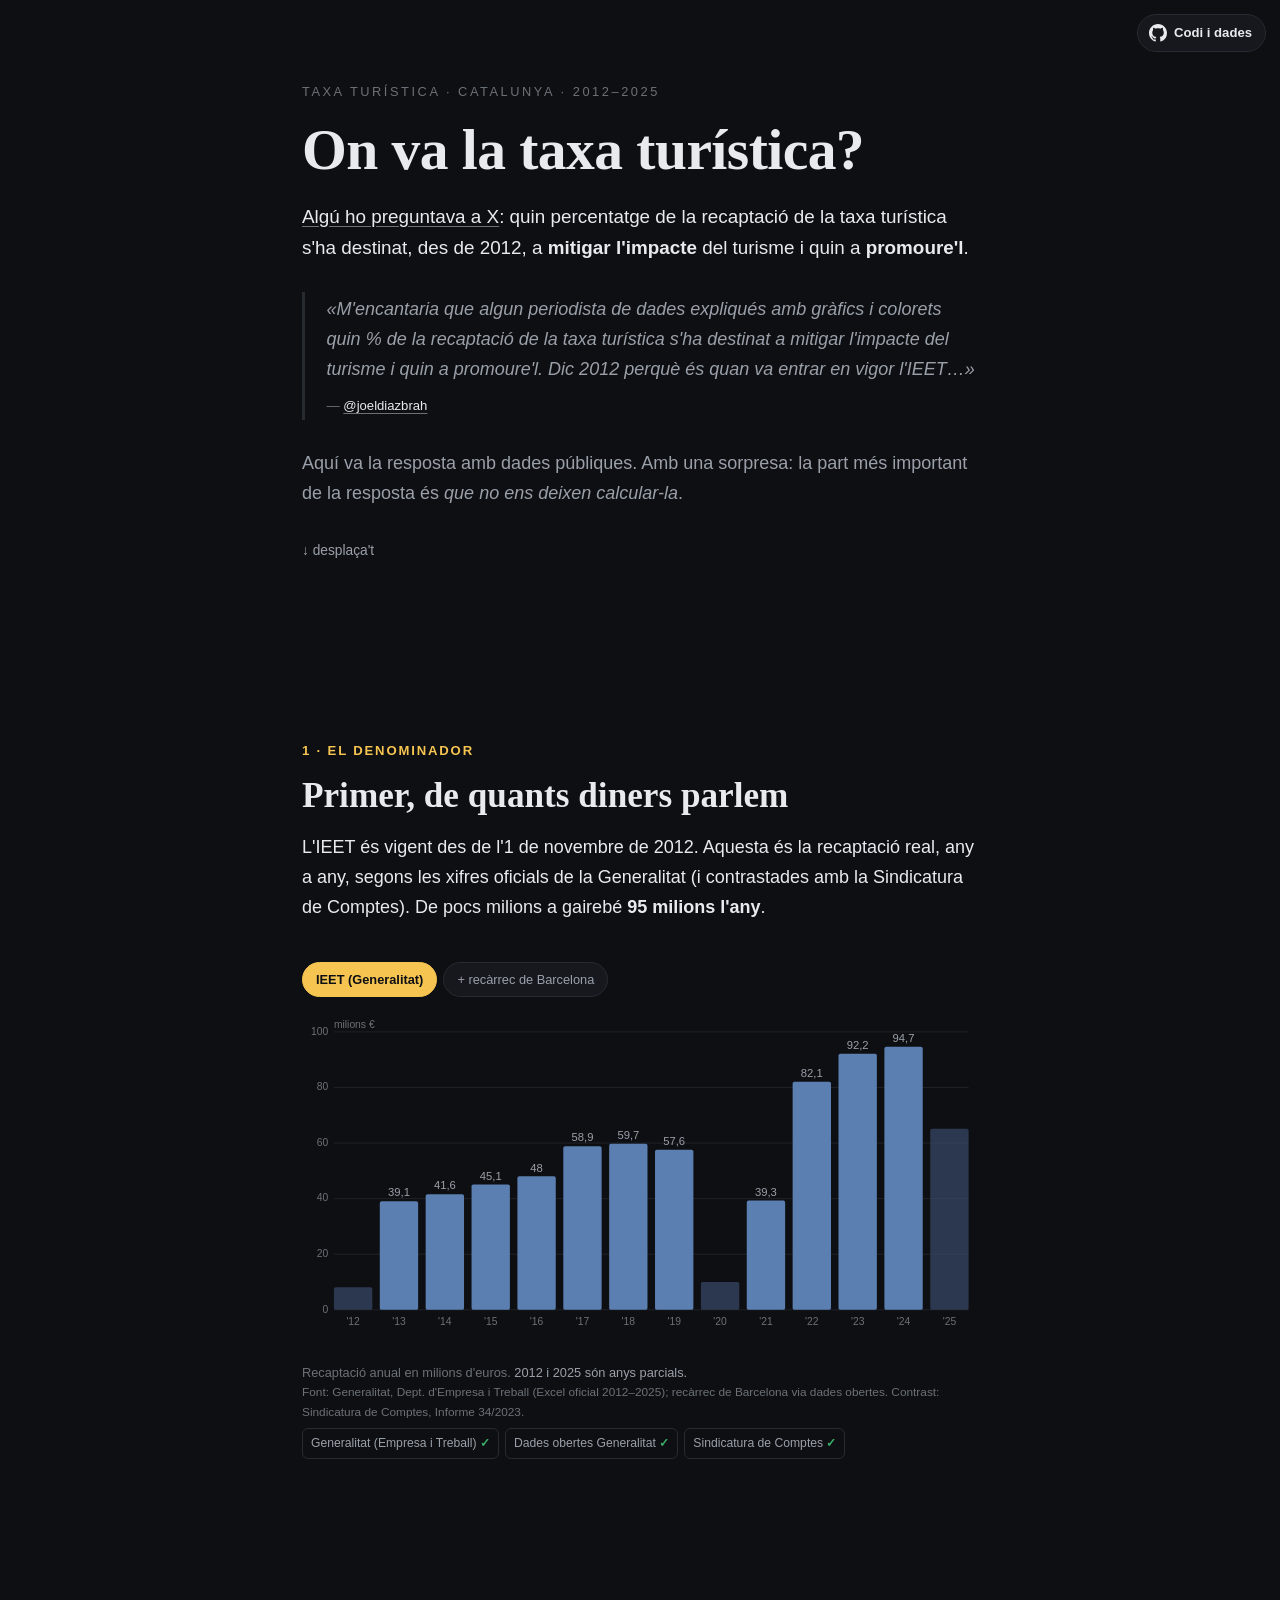
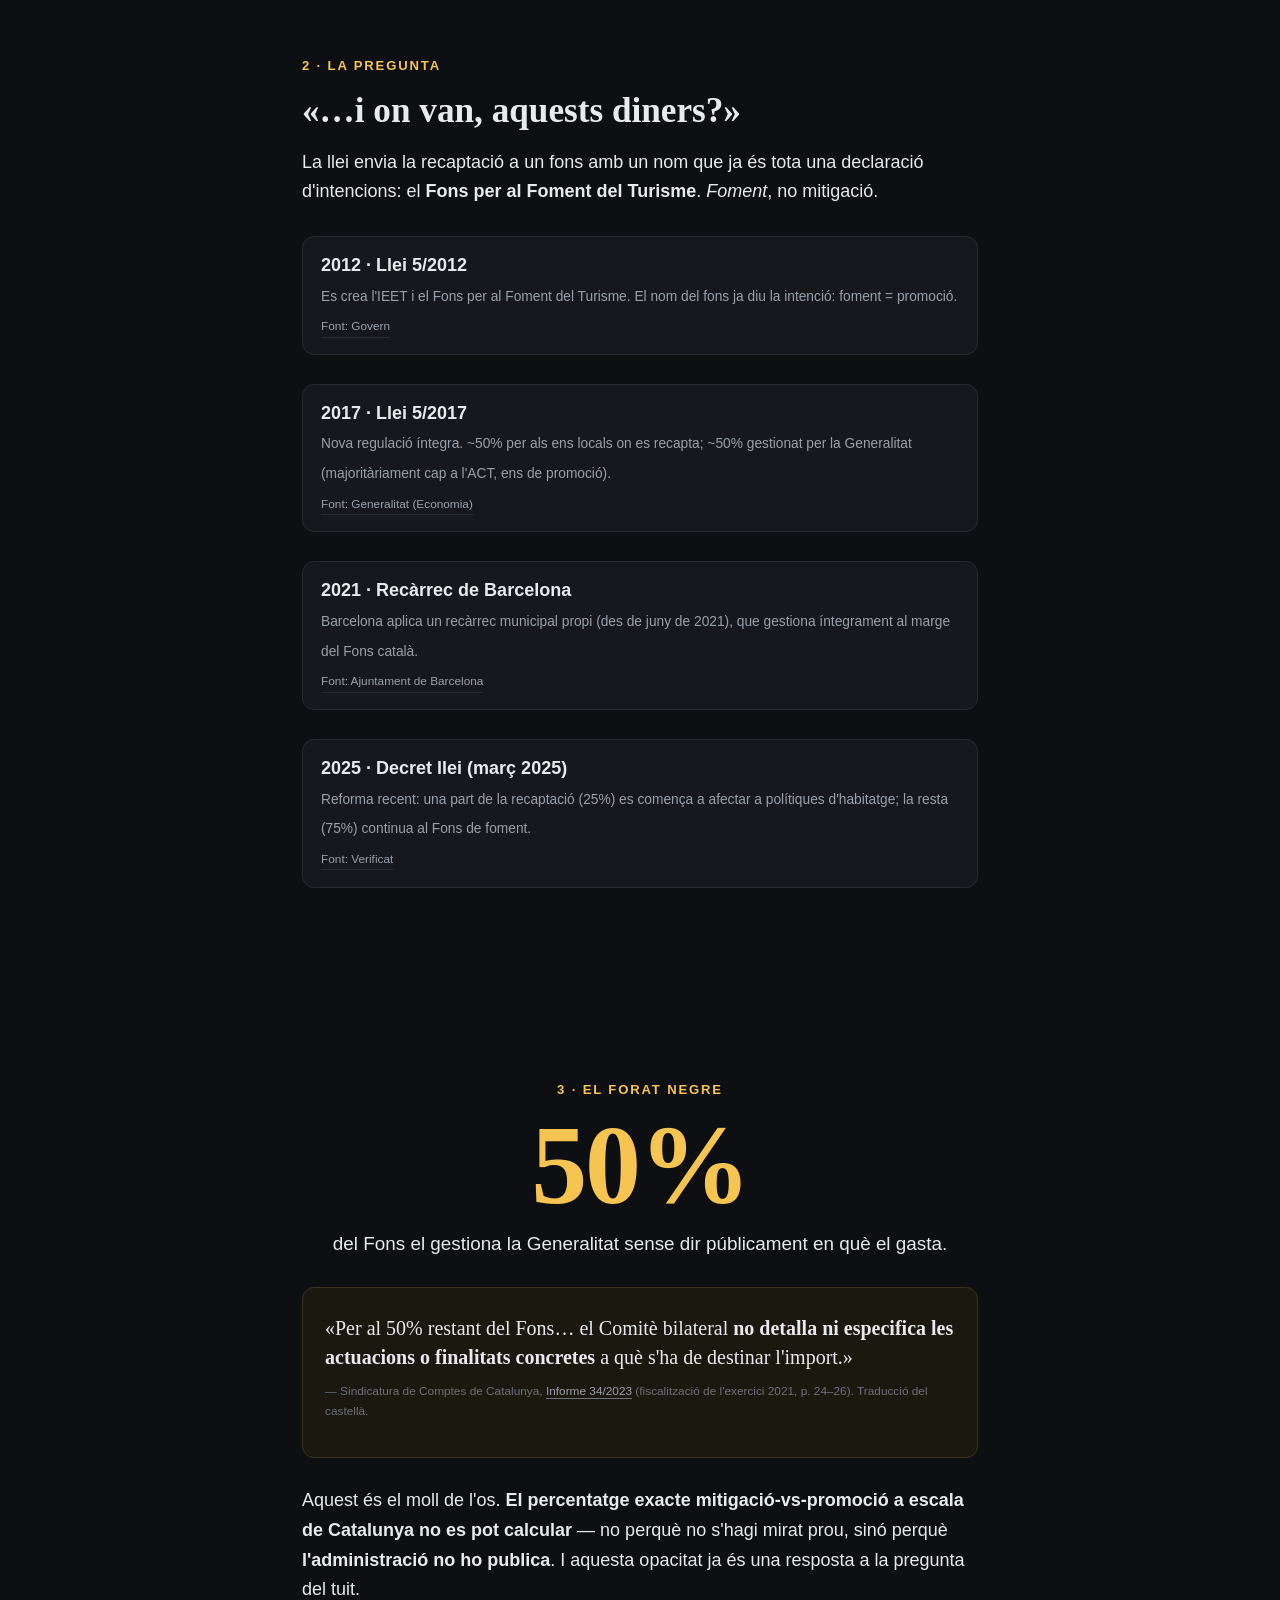
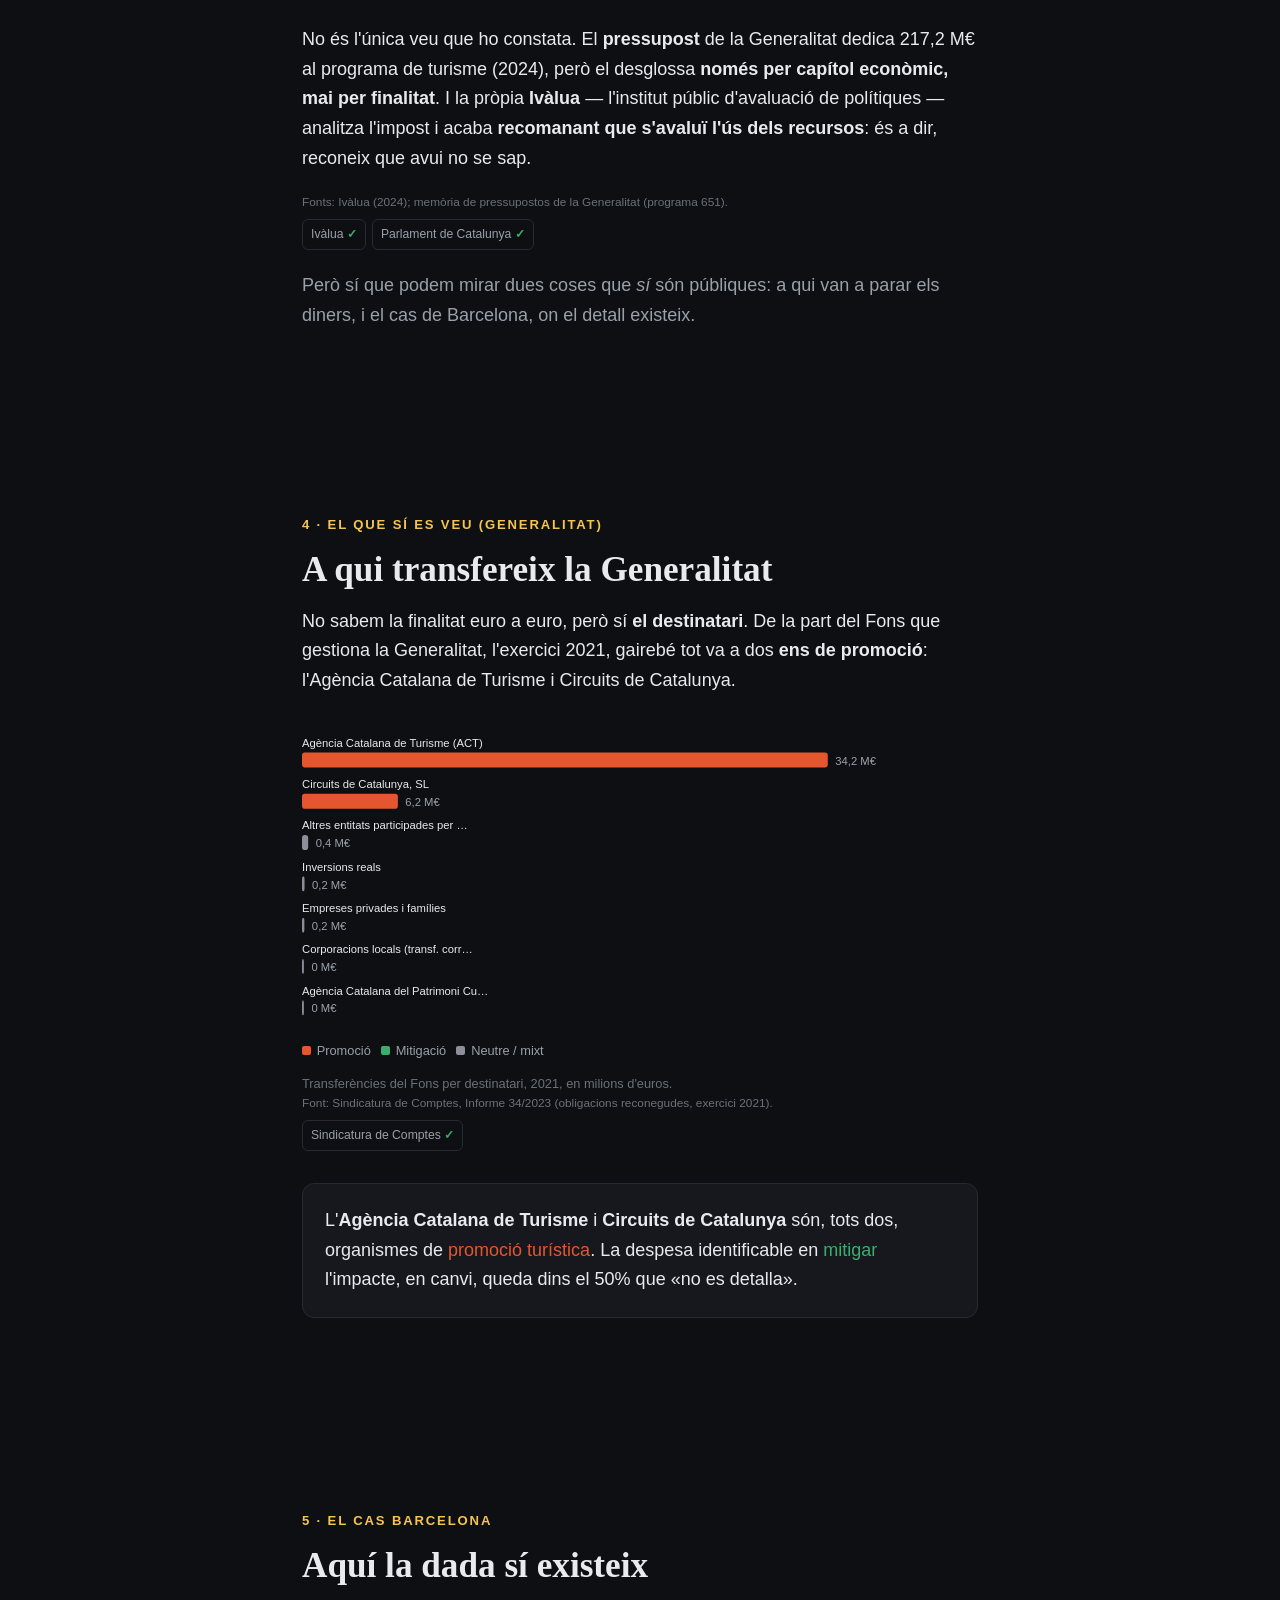
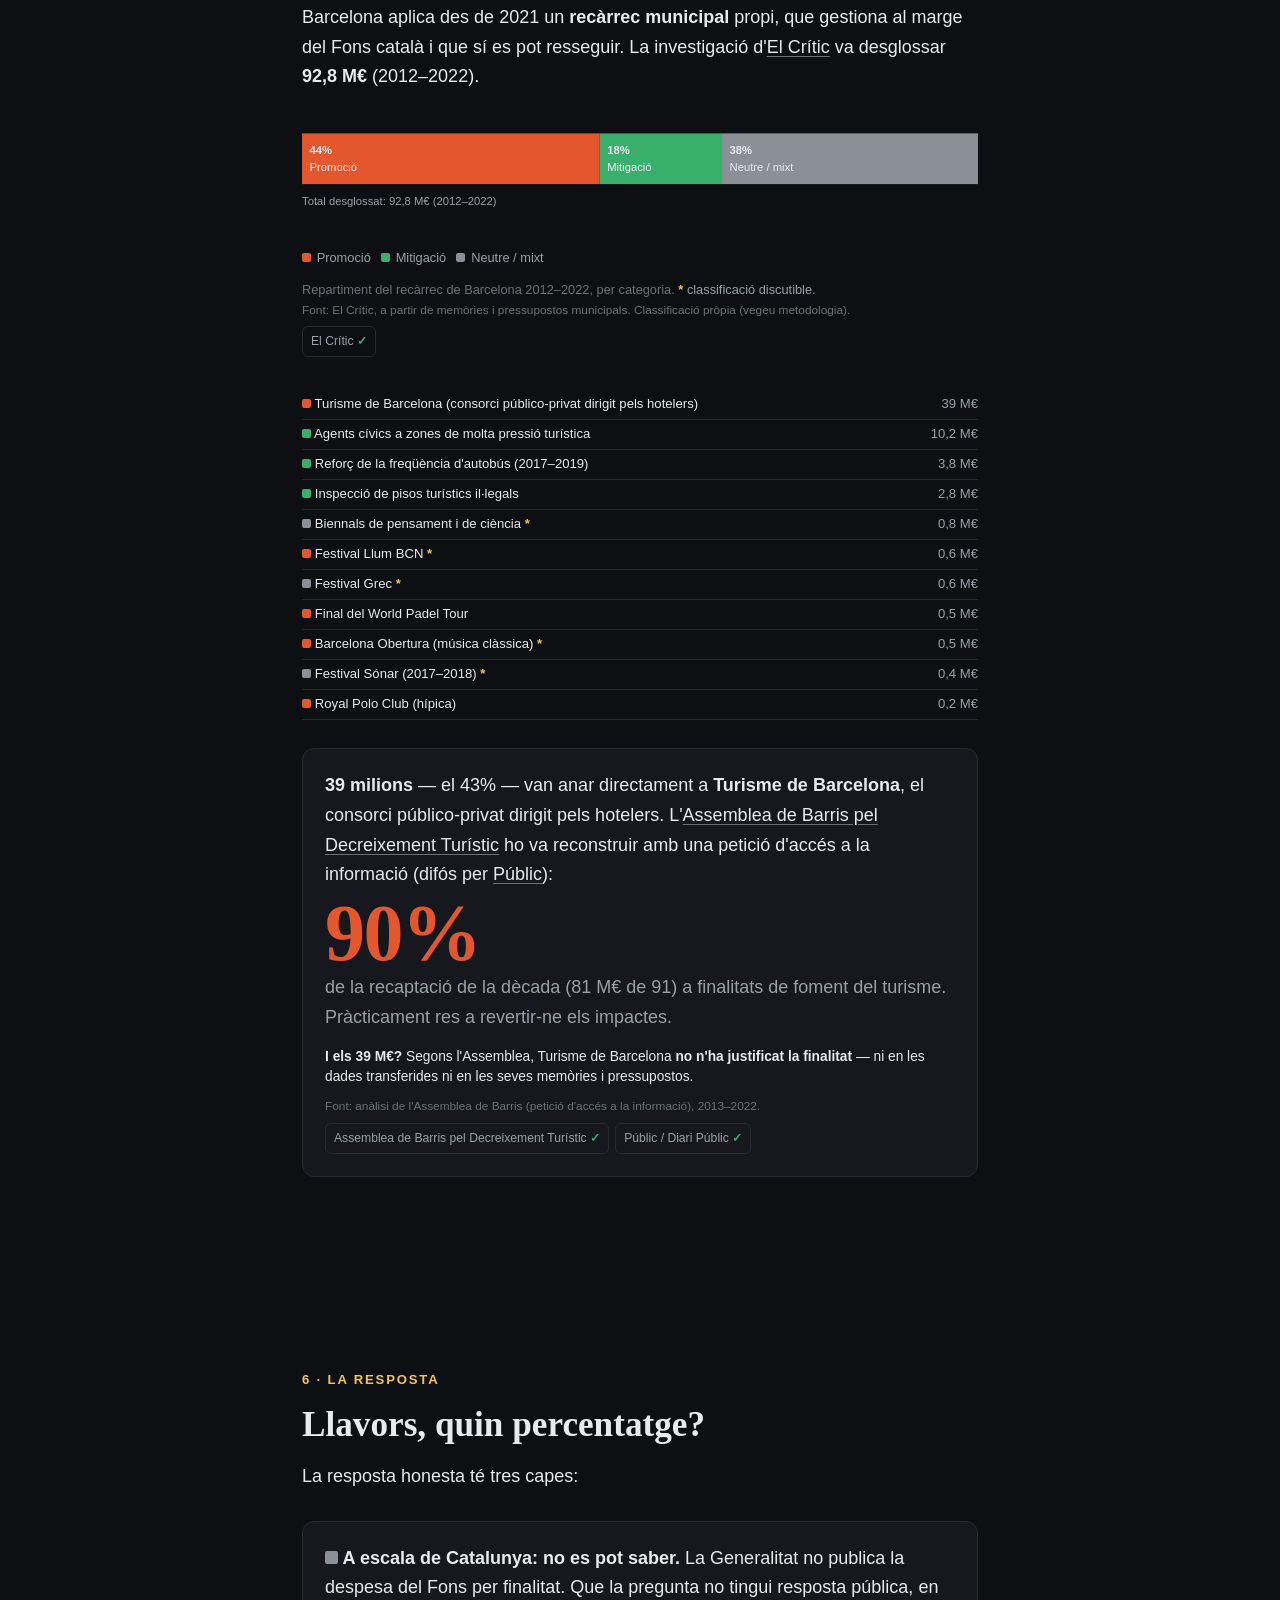
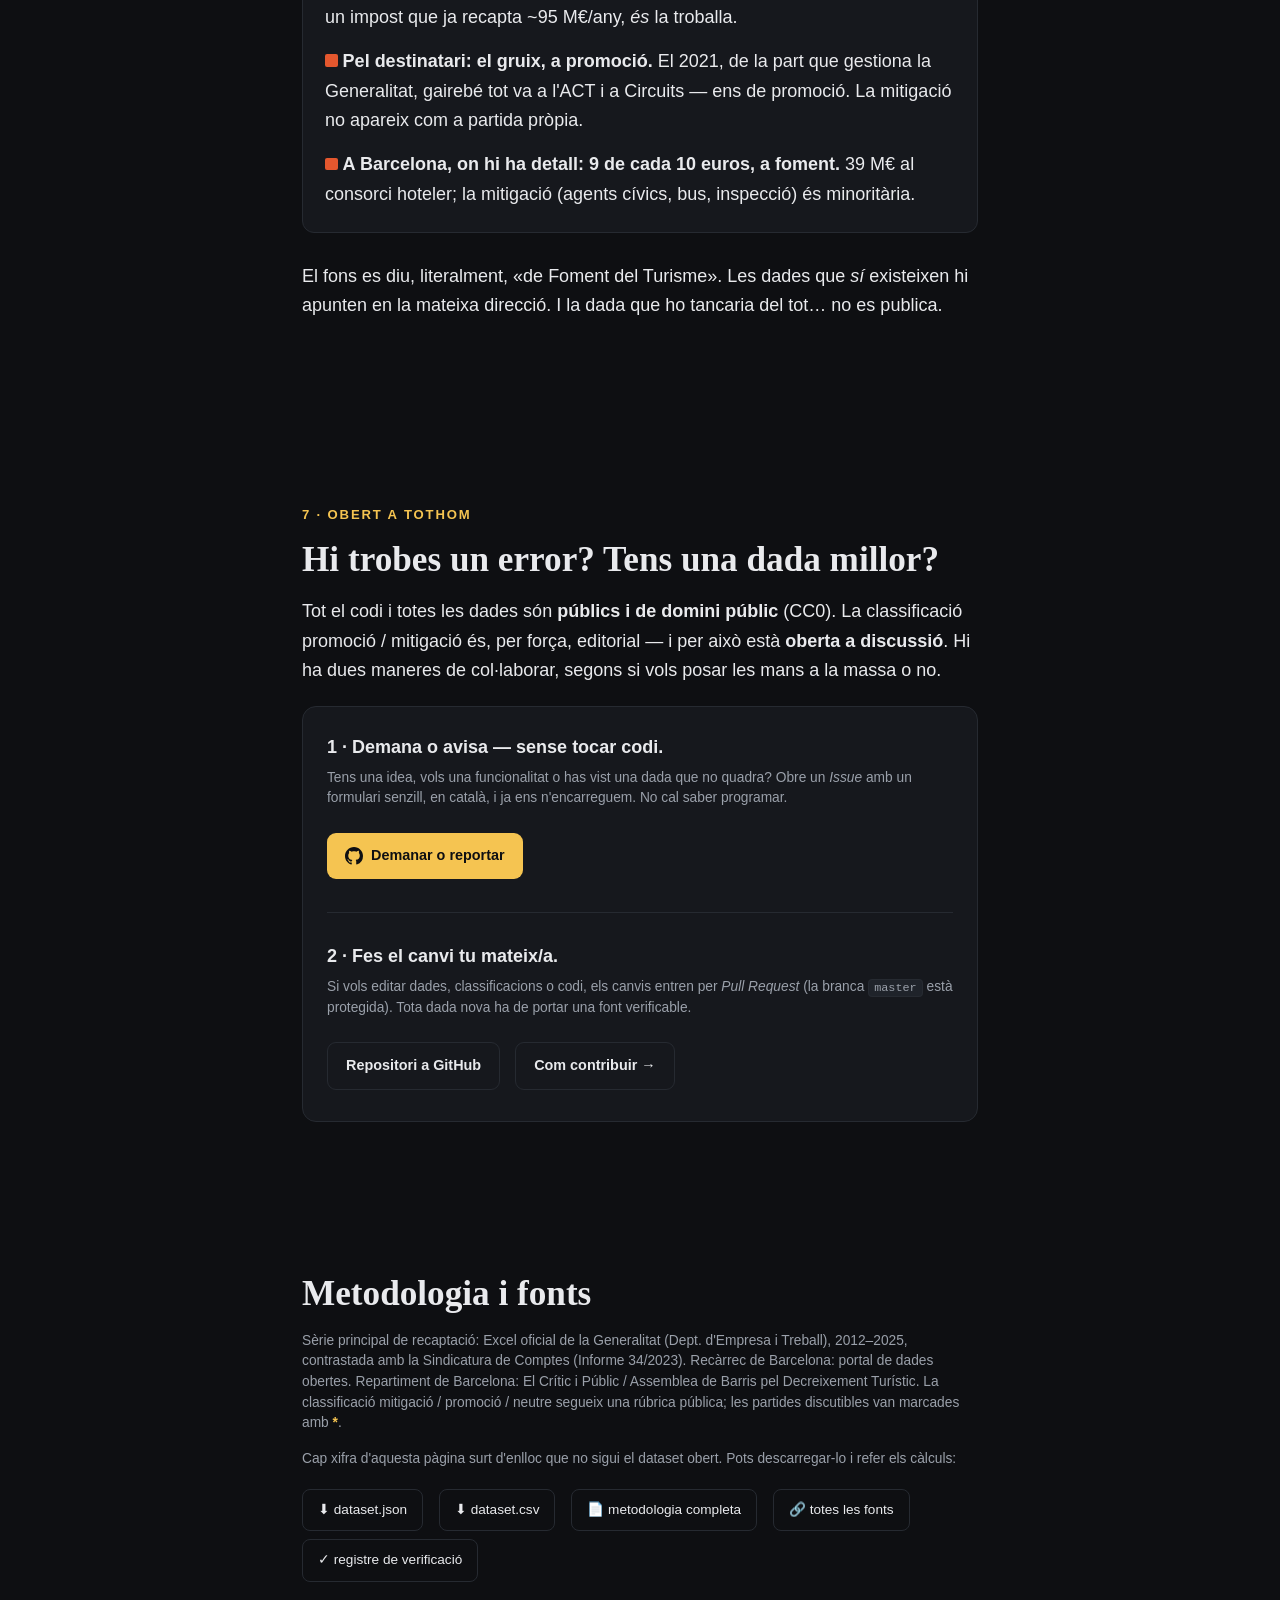
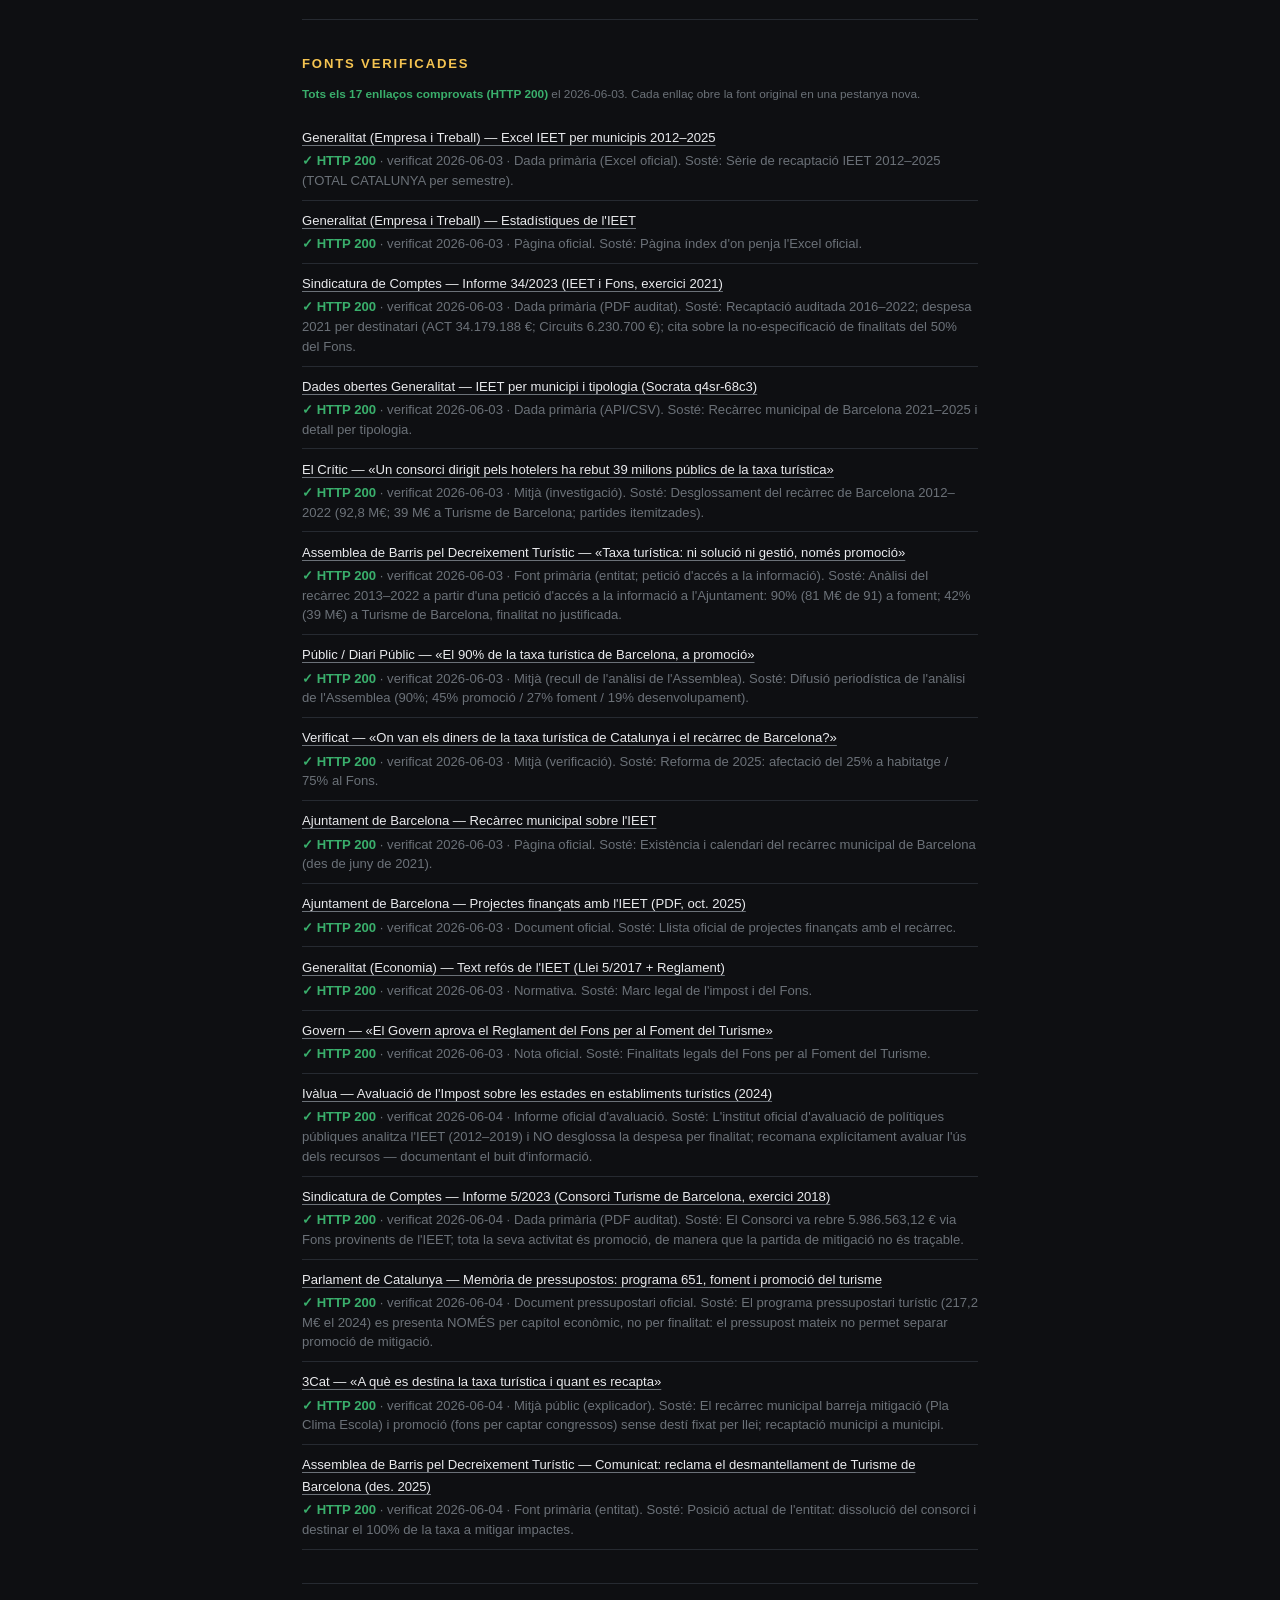
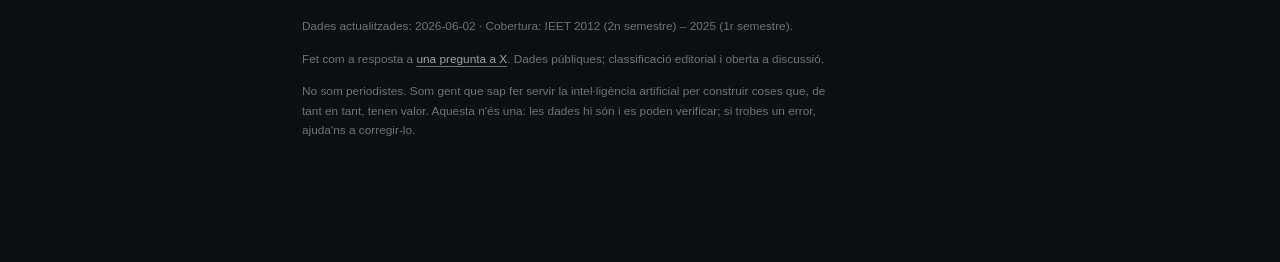
==== commit 18ca7348: "content: simplifica l'atribució del tuit (treu text innecessari)" ====
--- a/index.html
+++ b/index.html
@@ -123,8 +123,7 @@
       colorets quin % de la recaptació de la taxa turística s'ha destinat a mitigar l'impacte del
       turisme i quin a promoure'l. Dic 2012 perquè és quan va entrar en vigor l'IEET…»
       <span class="cite">— <a href="https://x.com/joeldiazbrah/status/2061476681865384081"
-      target="_blank" rel="noopener noreferrer">@joeldiazbrah</a>, el tuit que ho va engegar
-      tot</span></div>
+      target="_blank" rel="noopener noreferrer">@joeldiazbrah</a></span></div>
       <p class="muted">Aquí va la resposta amb dades públiques. Amb una sorpresa: la part més
       important de la resposta és <em>que no ens deixen calcular-la</em>.</p>
       <p class="small muted" style="margin-top:2.4em">↓ desplaça't</p>
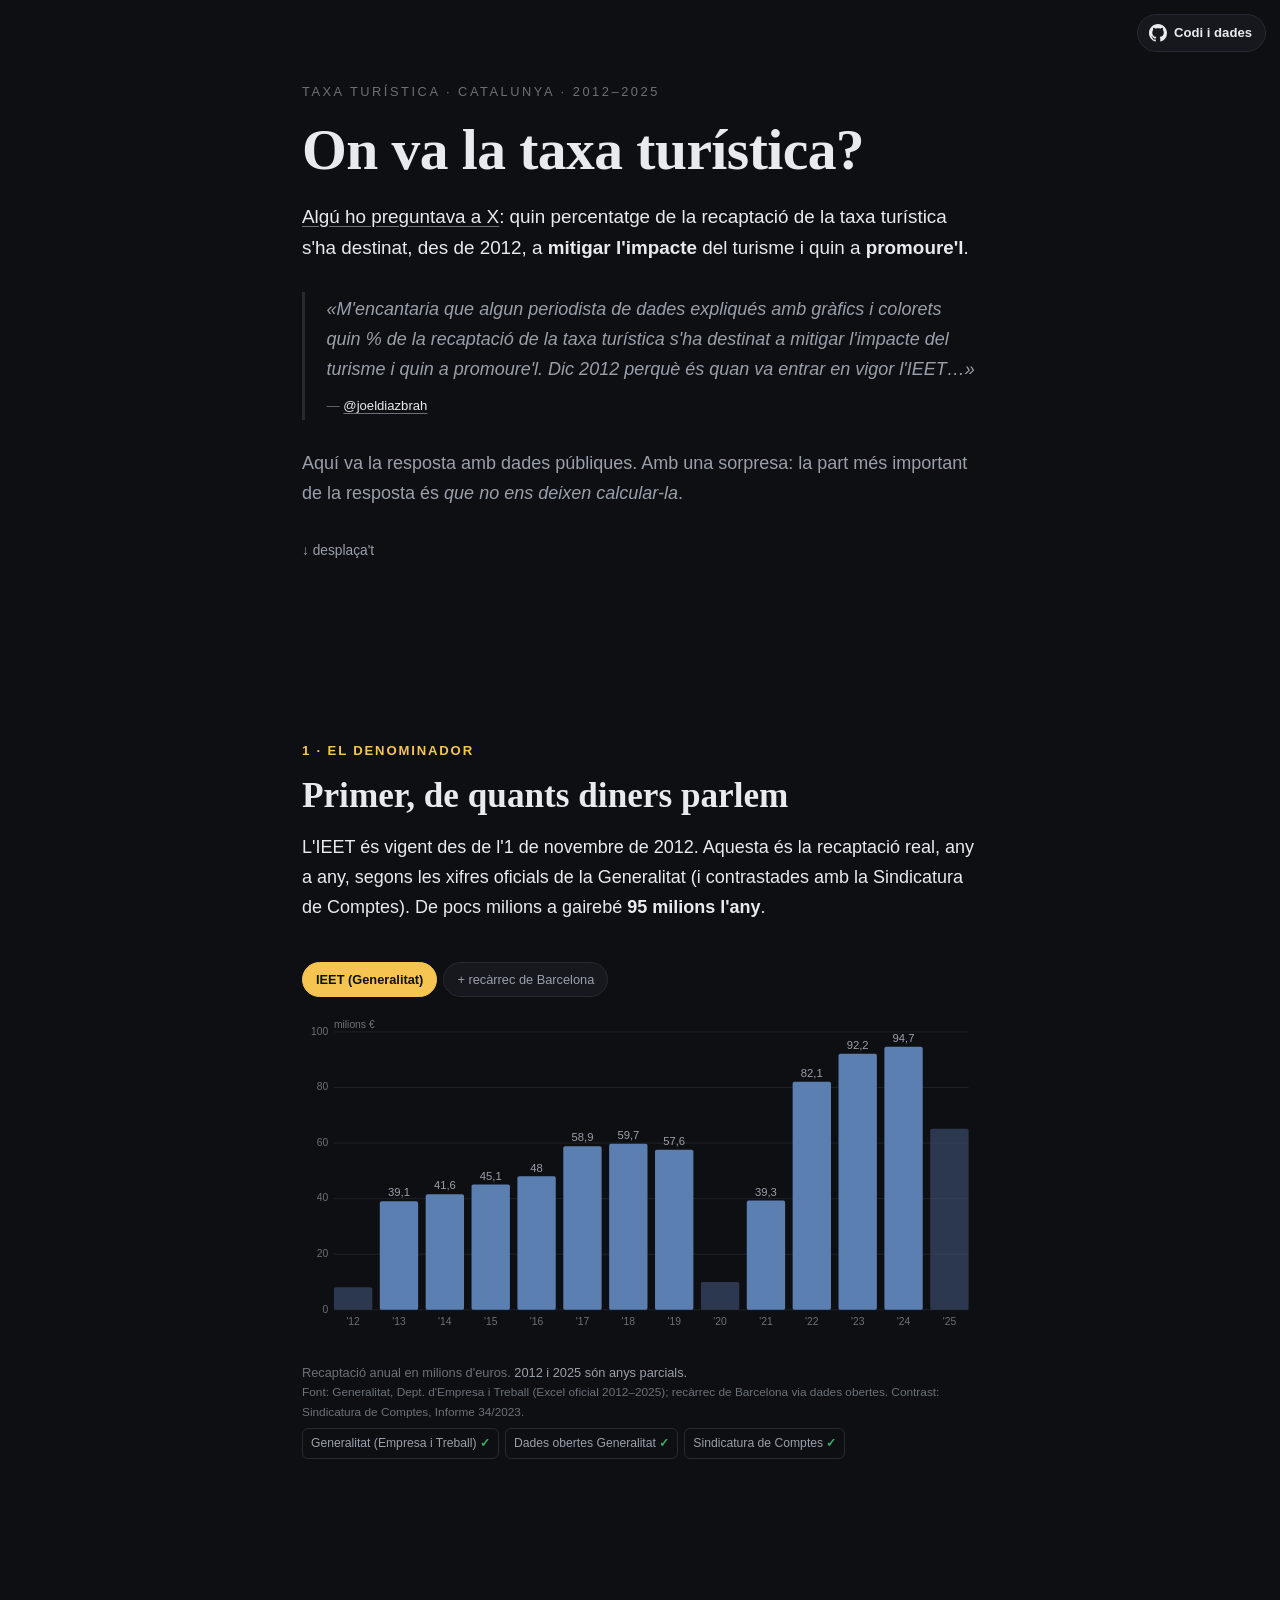
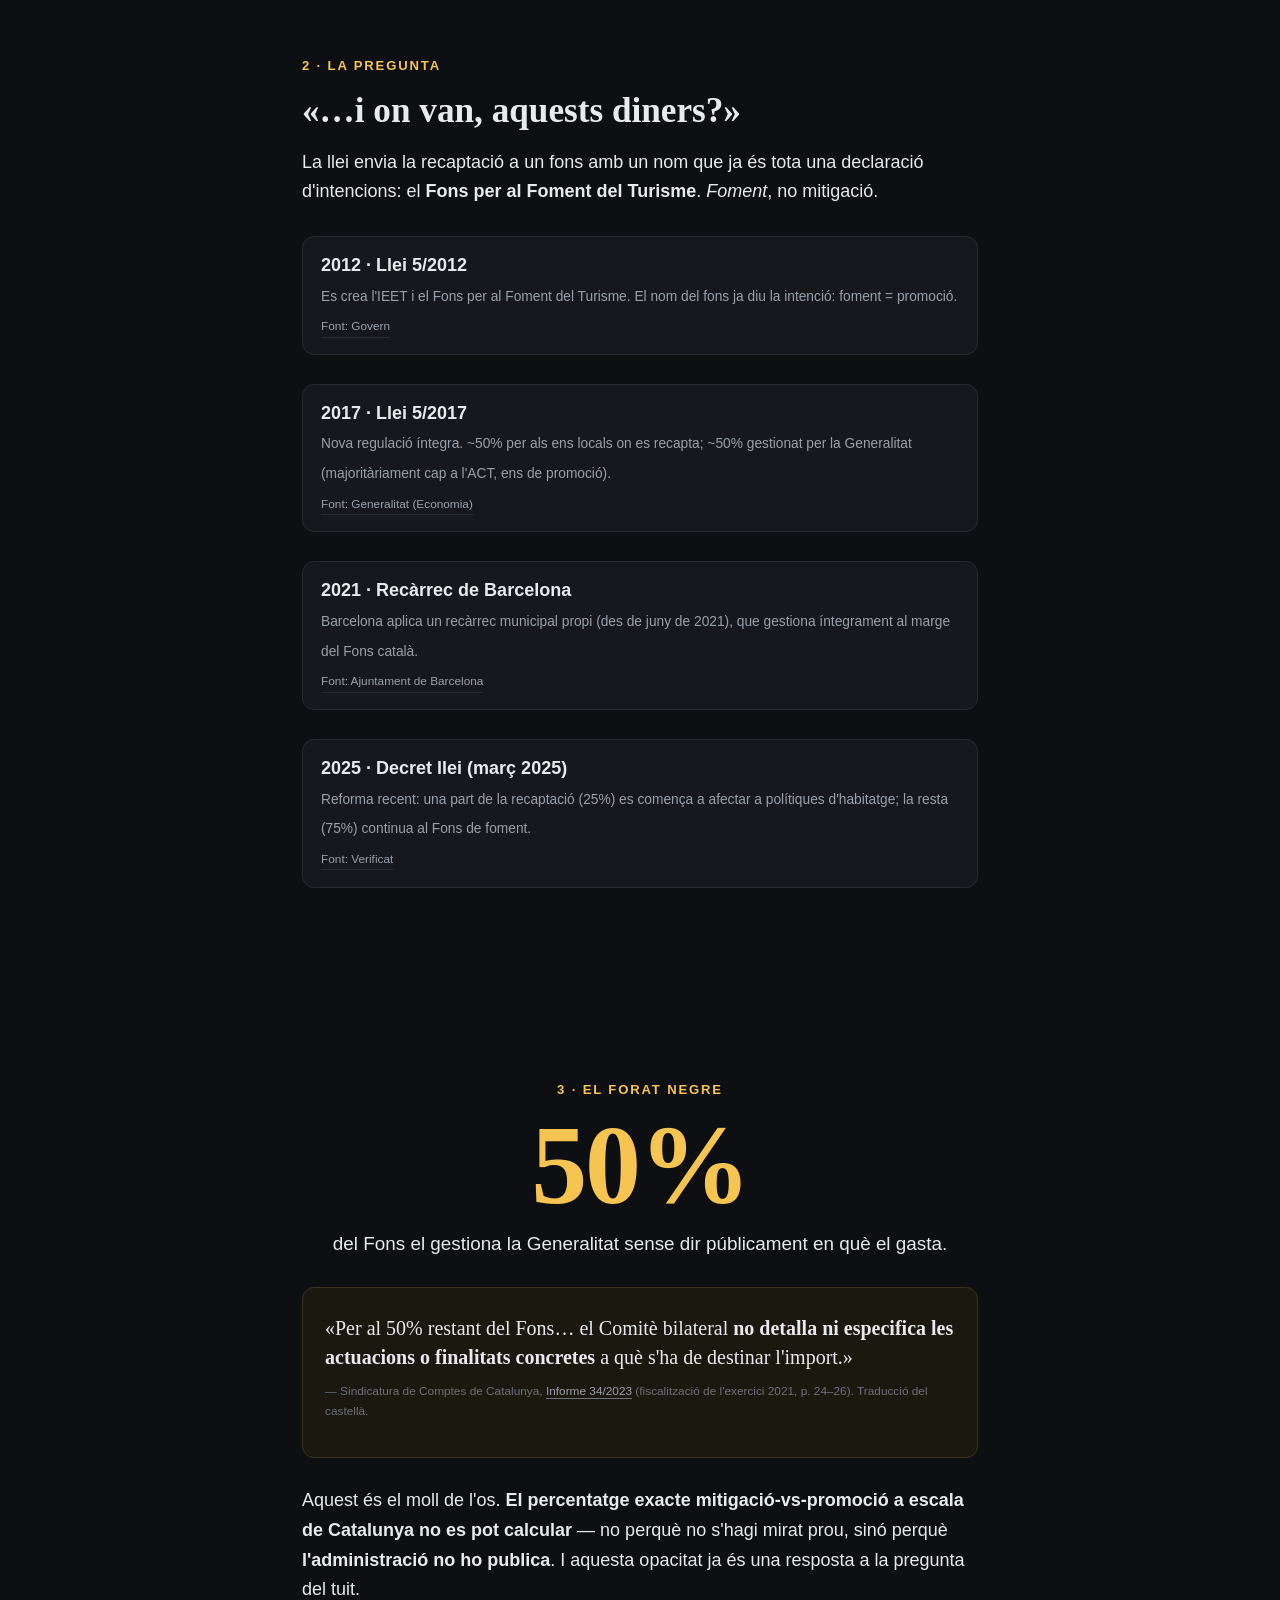
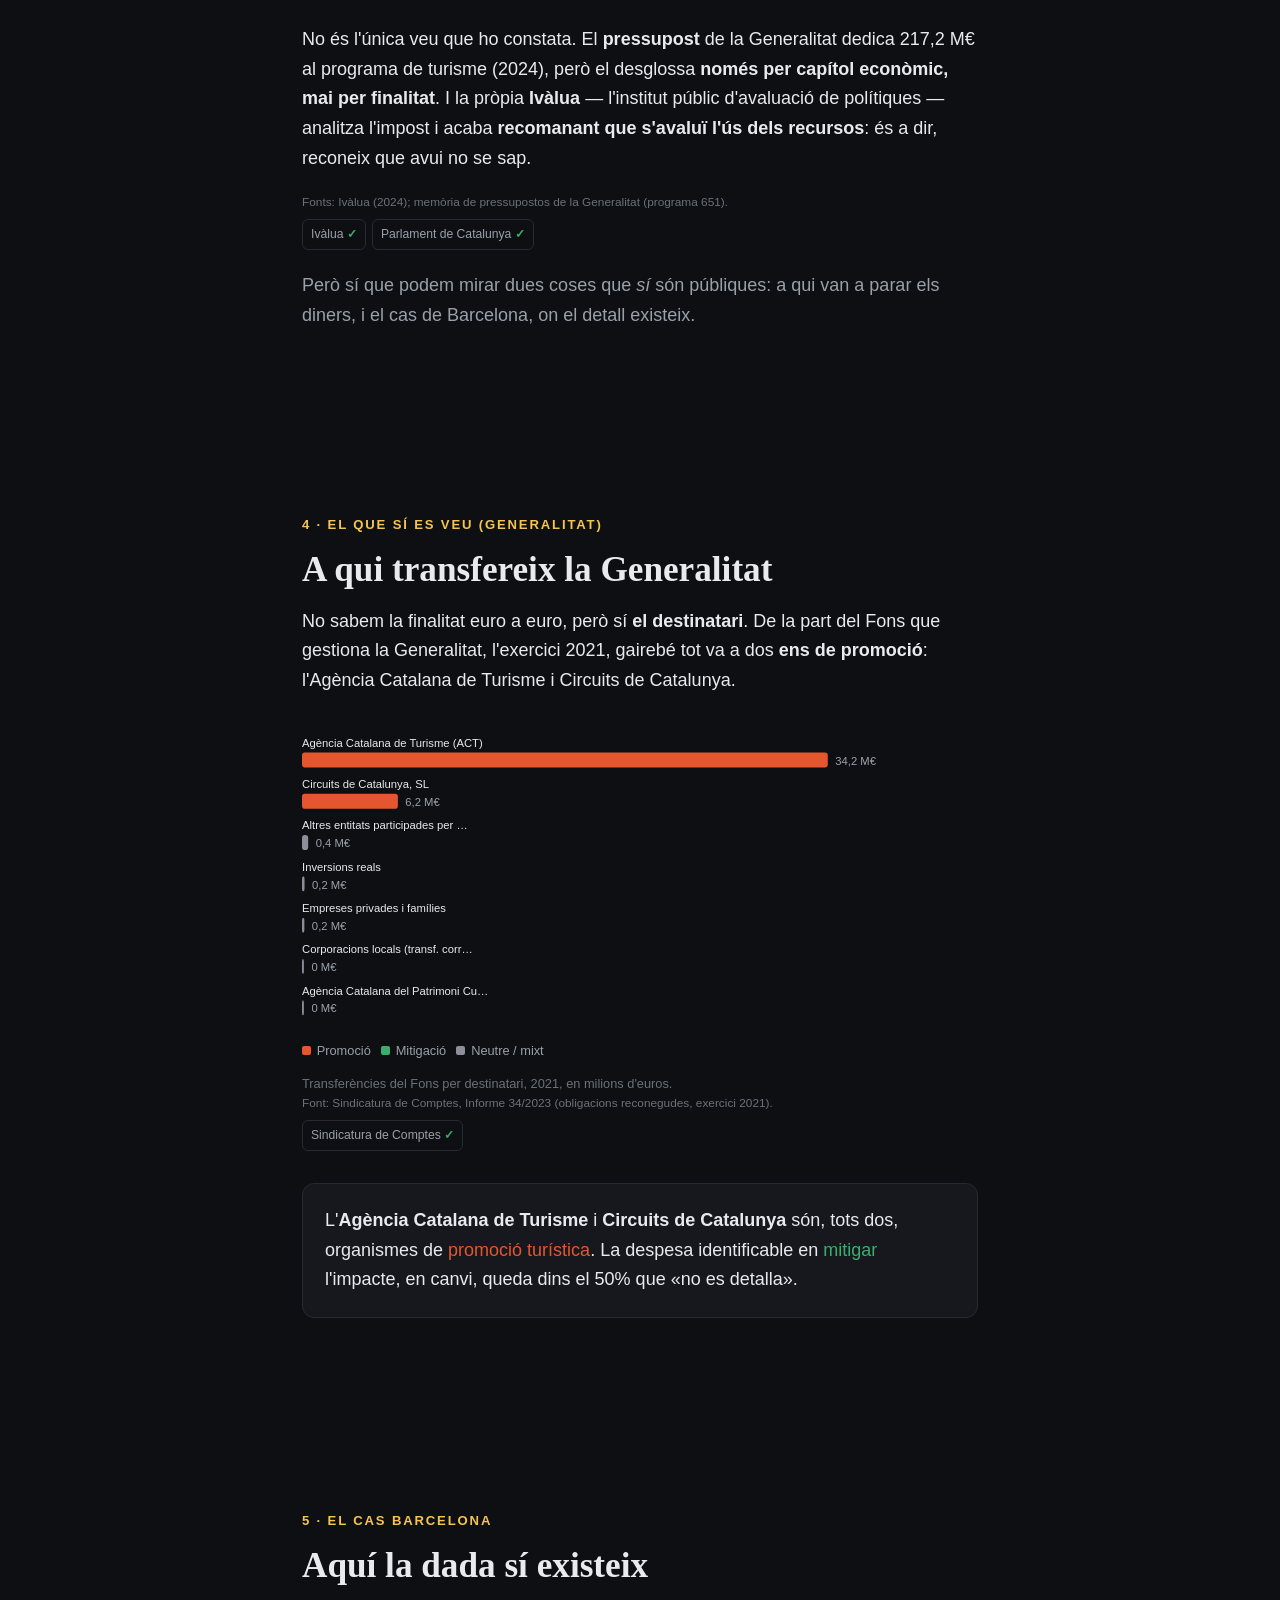
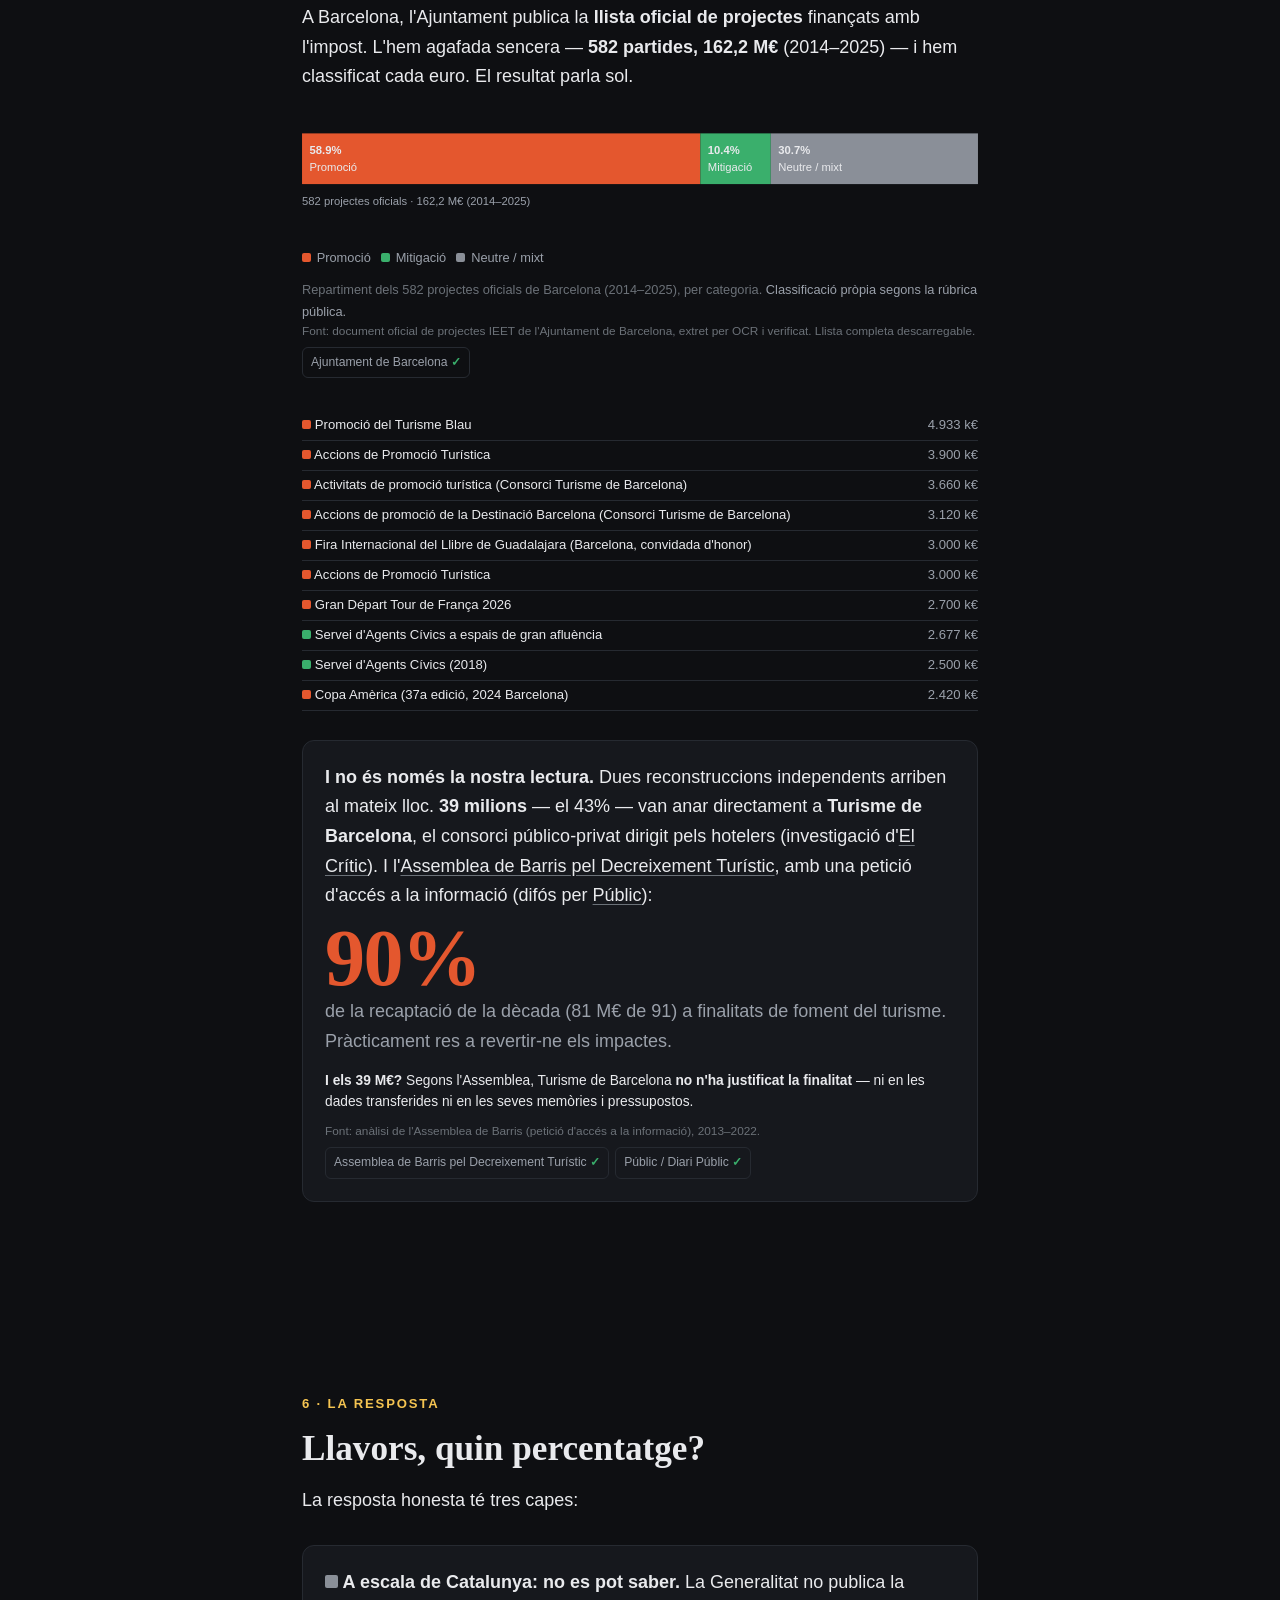
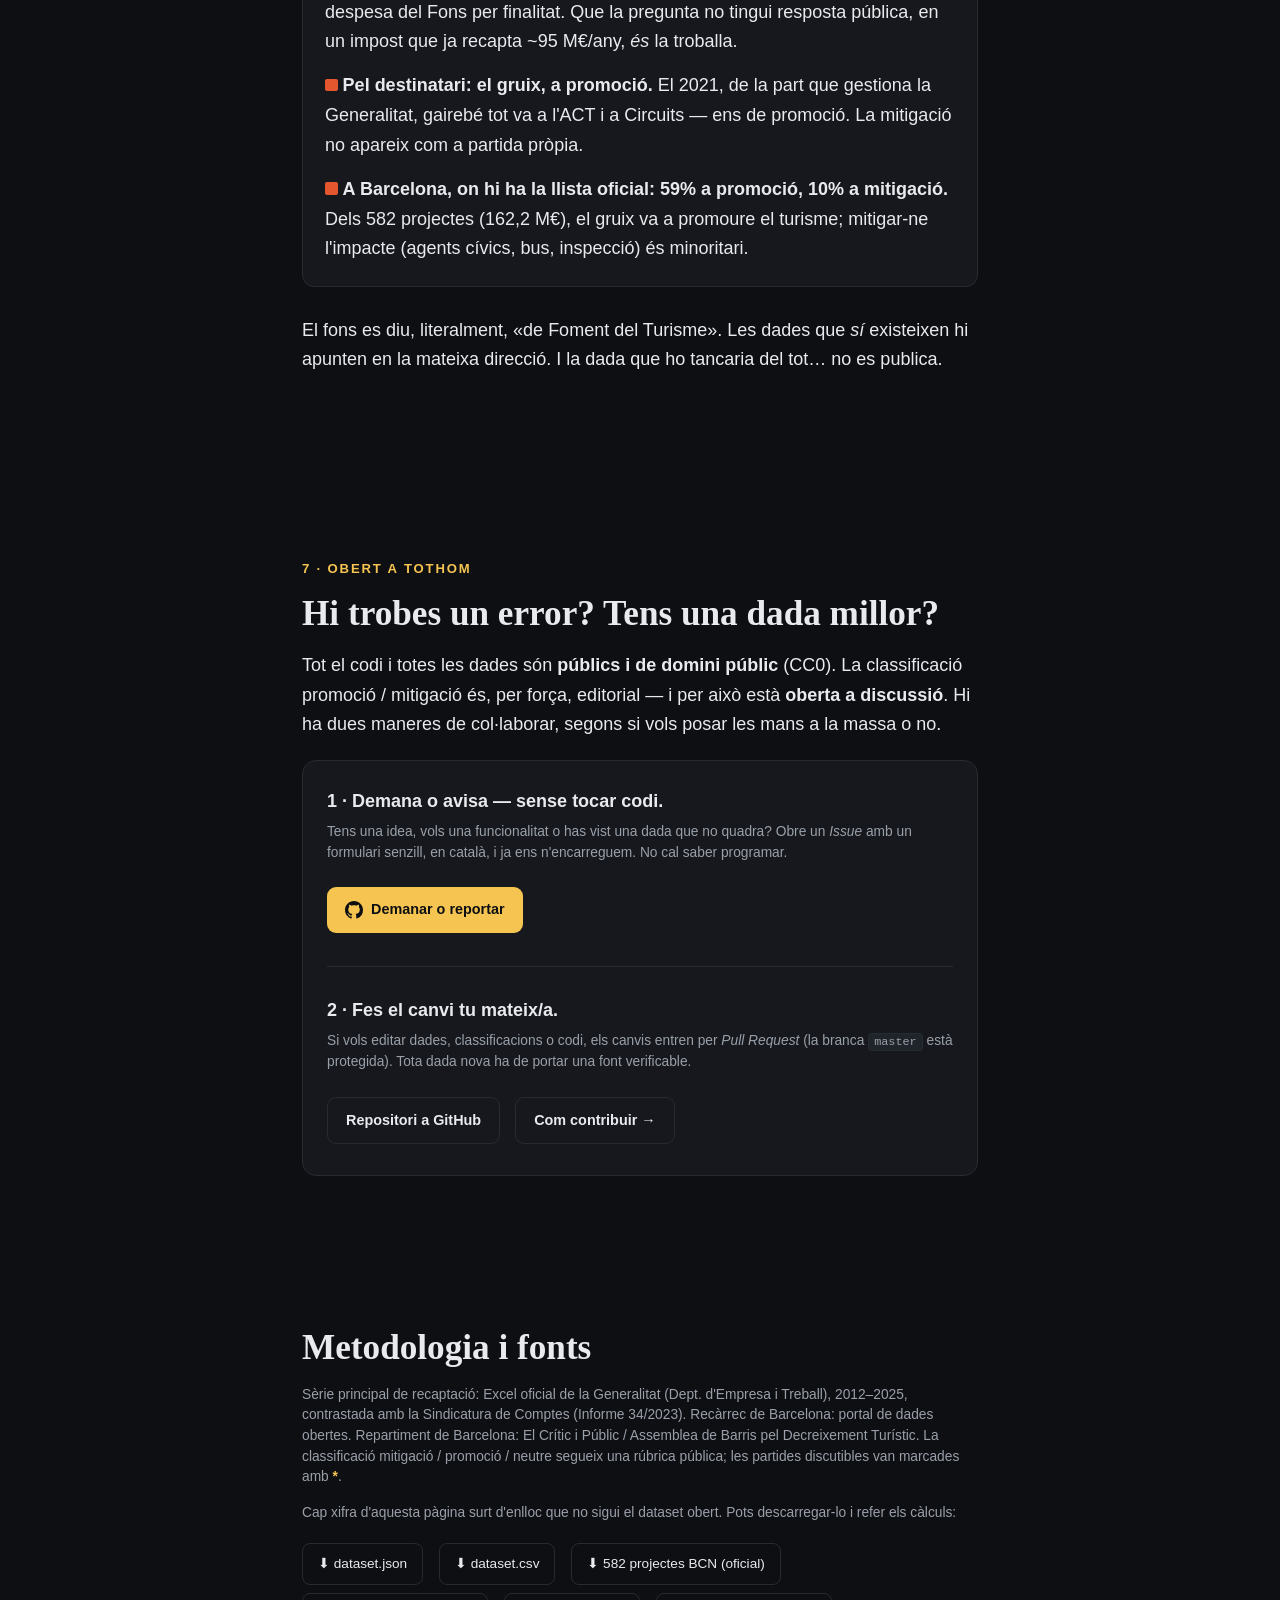
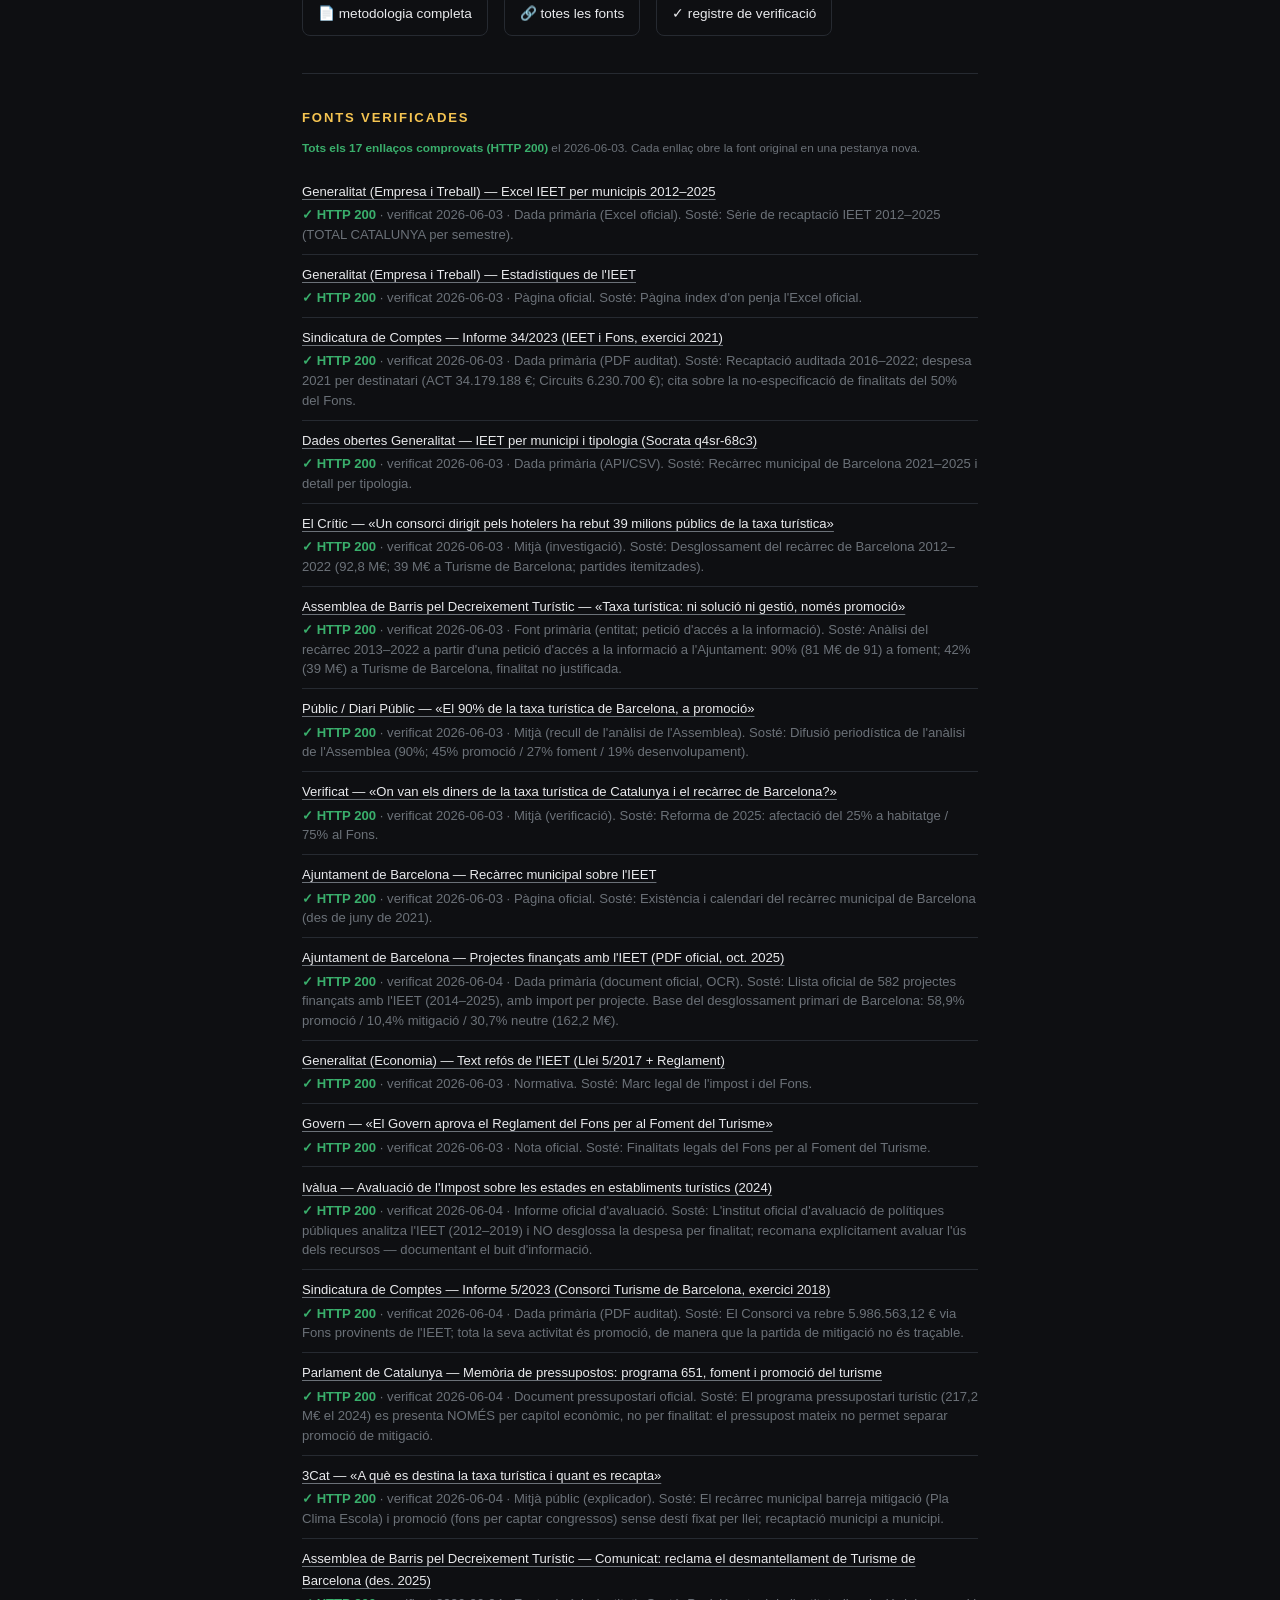
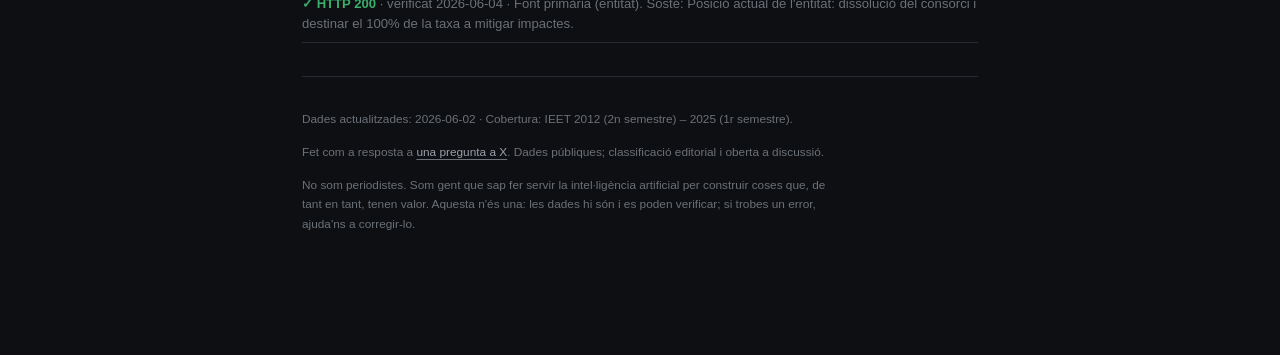
==== commit 324af69c: "feat: Barcelona com a dada PRIMÀRIA (OCR del PDF oficial de l'Ajuntament) Substitueix la dependència" ====
--- a/index.html
+++ b/index.html
@@ -229,28 +229,30 @@
     <div class="wrap">
       <div class="scene"><h3>5 · El cas Barcelona</h3>
       <h2>Aquí la dada sí existeix</h2>
-      <p>Barcelona aplica des de 2021 un <strong>recàrrec municipal</strong> propi, que gestiona
-      al marge del Fons català i que sí es pot resseguir. La investigació d'<a
-      href="https://www.elcritic.cat/investigacio/un-consorci-dirigit-pels-hotelers-ha-rebut-39-milions-publics-de-la-taxa-turistica-195808"
-      target="_blank" rel="noopener noreferrer">El Crític</a> va desglossar <strong>92,8 M€</strong> (2012–2022).</p>
+      <p>A Barcelona, l'Ajuntament publica la <strong>llista oficial de projectes</strong>
+      finançats amb l'impost. L'hem agafada sencera — <strong>582 partides, 162,2 M€</strong>
+      (2014–2025) — i hem classificat cada euro. El resultat parla sol.</p>
       </div>
       <figure class="scene">
         <div id="chart-bcn"></div>
         <div class="legend" id="legend-cats2"></div>
-        <figcaption>Repartiment del recàrrec de Barcelona 2012–2022, per categoria.
-        <span class="star">*</span> <span class="muted">classificació discutible.</span></figcaption>
-        <div class="src" data-src="elcritic">Font: El Crític, a partir de memòries i pressupostos
-        municipals. Classificació pròpia (vegeu metodologia).</div>
+        <figcaption>Repartiment dels 582 projectes oficials de Barcelona (2014–2025), per
+        categoria. <span class="muted">Classificació pròpia segons la rúbrica pública.</span></figcaption>
+        <div class="src" data-src="bcn_projects_pdf">Font: document oficial de projectes IEET de
+        l'Ajuntament de Barcelona, extret per OCR i verificat. Llista completa descarregable.</div>
       </figure>
       <div class="scene">
         <table class="note" id="bcn-table"></table>
       </div>
       <div class="scene callout">
-        <p style="margin:0 0 .4em"><strong>39 milions</strong> — el 43% — van anar directament a
-        <strong>Turisme de Barcelona</strong>, el consorci público-privat dirigit pels hotelers.
-        L'<a href="https://assembleabarris.wordpress.com/2024/03/20/taxa-turistica-ni-solucio-ni-gestio-nomes-promocio-i-financament-de-turisme-de-barcelona/"
+        <p style="margin:0 0 .6em"><strong>I no és només la nostra lectura.</strong> Dues
+        reconstruccions independents arriben al mateix lloc. <strong>39 milions</strong> —
+        el 43% — van anar directament a <strong>Turisme de Barcelona</strong>, el consorci
+        público-privat dirigit pels hotelers (investigació d'<a
+        href="https://www.elcritic.cat/investigacio/un-consorci-dirigit-pels-hotelers-ha-rebut-39-milions-publics-de-la-taxa-turistica-195808"
+        target="_blank" rel="noopener noreferrer">El Crític</a>). I l'<a href="https://assembleabarris.wordpress.com/2024/03/20/taxa-turistica-ni-solucio-ni-gestio-nomes-promocio-i-financament-de-turisme-de-barcelona/"
         target="_blank" rel="noopener noreferrer">Assemblea de Barris pel Decreixement
-        Turístic</a> ho va reconstruir amb una petició d'accés a la informació (difós per <a
+        Turístic</a>, amb una petició d'accés a la informació (difós per <a
         href="https://www.diaripublic.cat/90-recaptacio-taxa-turistica-barcelona-els-darrers-10-anys-s-destinat-promocio-turisme.html"
         target="_blank" rel="noopener noreferrer">Públic</a>):</p>
         <div class="big-stat promo" style="font-size:clamp(2.4rem,12vw,5rem)">90%</div>
@@ -280,8 +282,9 @@
         la Generalitat, gairebé tot va a l'ACT i a Circuits — ens de promoció. La mitigació no
         apareix com a partida pròpia.</p>
         <p style="margin:0"><span class="dot" style="background:var(--promo)"></span>
-        <strong>A Barcelona, on hi ha detall: 9 de cada 10 euros, a foment.</strong> 39 M€ al
-        consorci hoteler; la mitigació (agents cívics, bus, inspecció) és minoritària.</p>
+        <strong>A Barcelona, on hi ha la llista oficial: 59% a promoció, 10% a mitigació.</strong>
+        Dels 582 projectes (162,2 M€), el gruix va a promoure el turisme; mitigar-ne l'impacte
+        (agents cívics, bus, inspecció) és minoritari.</p>
       </div>
       <p>El fons es diu, literalment, «de Foment del Turisme». Les dades que <em>sí</em> existeixen
       hi apunten en la mateixa direcció. I la dada que ho tancaria del tot… no es publica.</p>
@@ -334,6 +337,7 @@
       <p>
         <a class="dl" href="data/dataset.json">⬇ dataset.json</a>
         <a class="dl" href="data/dataset.csv">⬇ dataset.csv</a>
+        <a class="dl" href="data/bcn_projectes_oficial.json">⬇ 582 projectes BCN (oficial)</a>
         <a class="dl" href="METODOLOGIA.md">📄 metodologia completa</a>
         <a class="dl" href="data/fonts.md">🔗 totes les fonts</a>
         <a class="dl" href="data/verificacio.md">✓ registre de verificació</a>
@@ -355,7 +359,7 @@
   </footer>
 </main>
 
-<script id="dataset" type="application/json">{"meta":{"title":"On va la taxa turística?","subtitle":"Quina part de la taxa turística catalana s'ha destinat a mitigar l'impacte del turisme i quina a promoure'l, des de 2012.","data_updated":"2026-06-02","coverage":"IEET 2012 (2n semestre) – 2025 (1r semestre)","currency":"EUR","note_global":"L'IEET (Impost sobre les Estades en Establiments Turístics) és vigent des de l'1 de novembre de 2012 (Llei 5/2012, després Llei 5/2017). La recaptació és pública i auditada. La despesa per FINALITAT (mitigació vs promoció) a nivell Generalitat NO es publica de forma desglossada: ho confirma la pròpia Sindicatura de Comptes. Per això el % exacte no és calculable a escala catalana; només es pot reconstruir per a Barcelona, on el recàrrec municipal sí es detalla."},"sources":{"excel_gencat":{"label":"Generalitat (Empresa i Treball) — Excel IEET per municipis 2012–2025","url":"https://empresa.gencat.cat/web/.content/20_-_turisme/coneixement_i_planificacio/estadistiques/IEET/Cataluna/arxius/Informe-IEET-municipis-2012-2025.xlsx","kind":"Dada primària (Excel oficial)","http":200,"verified":"2026-06-03","backs":"Sèrie de recaptació IEET 2012–2025 (TOTAL CATALUNYA per semestre)."},"empresa_estadistiques":{"label":"Generalitat (Empresa i Treball) — Estadístiques de l'IEET","url":"https://empresa.gencat.cat/ca/treb_ambits_actuacio/turisme/professionals_turisme/emo_impost_establiments_turistics/estadistiques/","kind":"Pàgina oficial","http":200,"verified":"2026-06-03","backs":"Pàgina índex d'on penja l'Excel oficial."},"sindicatura_34_2023":{"label":"Sindicatura de Comptes — Informe 34/2023 (IEET i Fons, exercici 2021)","url":"https://www.sindicatura.cat/documents/36414/85841/2023_34_es.pdf","kind":"Dada primària (PDF auditat)","http":200,"verified":"2026-06-03","backs":"Recaptació auditada 2016–2022; despesa 2021 per destinatari (ACT 34.179.188 €; Circuits 6.230.700 €); cita sobre la no-especificació de finalitats del 50% del Fons."},"socrata_q4sr":{"label":"Dades obertes Generalitat — IEET per municipi i tipologia (Socrata q4sr-68c3)","url":"https://analisi.transparenciacatalunya.cat/Hisenda/Impost-sobre-les-Estades-en-Establiments-Tur-stics/q4sr-68c3","kind":"Dada primària (API/CSV)","http":200,"verified":"2026-06-03","backs":"Recàrrec municipal de Barcelona 2021–2025 i detall per tipologia."},"elcritic":{"label":"El Crític — «Un consorci dirigit pels hotelers ha rebut 39 milions públics de la taxa turística»","url":"https://www.elcritic.cat/investigacio/un-consorci-dirigit-pels-hotelers-ha-rebut-39-milions-publics-de-la-taxa-turistica-195808","kind":"Mitjà (investigació)","http":200,"verified":"2026-06-03","backs":"Desglossament del recàrrec de Barcelona 2012–2022 (92,8 M€; 39 M€ a Turisme de Barcelona; partides itemitzades)."},"assemblea_abdt":{"label":"Assemblea de Barris pel Decreixement Turístic — «Taxa turística: ni solució ni gestió, només promoció»","url":"https://assembleabarris.wordpress.com/2024/03/20/taxa-turistica-ni-solucio-ni-gestio-nomes-promocio-i-financament-de-turisme-de-barcelona/","kind":"Font primària (entitat; petició d'accés a la informació)","http":200,"verified":"2026-06-03","backs":"Anàlisi del recàrrec 2013–2022 a partir d'una petició d'accés a la informació a l'Ajuntament: 90% (81 M€ de 91) a foment; 42% (39 M€) a Turisme de Barcelona, finalitat no justificada."},"diaripublic":{"label":"Públic / Diari Públic — «El 90% de la taxa turística de Barcelona, a promoció»","url":"https://www.diaripublic.cat/90-recaptacio-taxa-turistica-barcelona-els-darrers-10-anys-s-destinat-promocio-turisme.html","kind":"Mitjà (recull de l'anàlisi de l'Assemblea)","http":200,"verified":"2026-06-03","backs":"Difusió periodística de l'anàlisi de l'Assemblea (90%; 45% promoció / 27% foment / 19% desenvolupament)."},"verificat":{"label":"Verificat — «On van els diners de la taxa turística de Catalunya i el recàrrec de Barcelona?»","url":"https://www.verificat.cat/on-van-els-diners-de-la-taxa-turistica-de-catalunya-i-el-recarrec-de-barcelona/","kind":"Mitjà (verificació)","http":200,"verified":"2026-06-03","backs":"Reforma de 2025: afectació del 25% a habitatge / 75% al Fons."},"bcn_surcharge":{"label":"Ajuntament de Barcelona — Recàrrec municipal sobre l'IEET","url":"https://ajuntament.barcelona.cat/turisme/en/tourism-barcelona/projects/municipal-surcharge-ieet","kind":"Pàgina oficial","http":200,"verified":"2026-06-03","backs":"Existència i calendari del recàrrec municipal de Barcelona (des de juny de 2021)."},"bcn_projects_pdf":{"label":"Ajuntament de Barcelona — Projectes finançats amb l'IEET (PDF, oct. 2025)","url":"https://ajuntament.barcelona.cat/turisme/sites/default/files/2025-10/Projectes%20IEET%20fins%20a%2020251016.pdf","kind":"Document oficial","http":200,"verified":"2026-06-03","backs":"Llista oficial de projectes finançats amb el recàrrec."},"ieet_refos":{"label":"Generalitat (Economia) — Text refós de l'IEET (Llei 5/2017 + Reglament)","url":"https://economia.gencat.cat/web/.content/70_tributs/Normativa/Refoses/IEET.pdf","kind":"Normativa","http":200,"verified":"2026-06-03","backs":"Marc legal de l'impost i del Fons."},"govern_reglament":{"label":"Govern — «El Govern aprova el Reglament del Fons per al Foment del Turisme»","url":"https://govern.cat/salapremsa/notes-premsa/196648/govern-aprova-reglament-del-fons-al-foment-del-turisme","kind":"Nota oficial","http":200,"verified":"2026-06-03","backs":"Finalitats legals del Fons per al Foment del Turisme."},"ivalua_ieet":{"label":"Ivàlua — Avaluació de l'Impost sobre les estades en establiments turístics (2024)","url":"https://ivalua.cat/ca/node/5822","kind":"Informe oficial d'avaluació","http":200,"verified":"2026-06-04","backs":"L'institut oficial d'avaluació de polítiques públiques analitza l'IEET (2012–2019) i NO desglossa la despesa per finalitat; recomana explícitament avaluar l'ús dels recursos — documentant el buit d'informació."},"sindicatura_5_2023":{"label":"Sindicatura de Comptes — Informe 5/2023 (Consorci Turisme de Barcelona, exercici 2018)","url":"https://www.sindicatura.cat/documents/36414/85841/2023_05_ca.pdf","kind":"Dada primària (PDF auditat)","http":200,"verified":"2026-06-04","backs":"El Consorci va rebre 5.986.563,12 € via Fons provinents de l'IEET; tota la seva activitat és promoció, de manera que la partida de mitigació no és traçable."},"pressupost_651":{"label":"Parlament de Catalunya — Memòria de pressupostos: programa 651, foment i promoció del turisme","url":"https://www.parlament.cat/document/antecedents/407465199.pdf","kind":"Document pressupostari oficial","http":200,"verified":"2026-06-04","backs":"El programa pressupostari turístic (217,2 M€ el 2024) es presenta NOMÉS per capítol econòmic, no per finalitat: el pressupost mateix no permet separar promoció de mitigació."},"tv3_3cat":{"label":"3Cat — «A què es destina la taxa turística i quant es recapta»","url":"https://www.3cat.cat/3catinfo/a-que-es-destina-la-taxa-turistica-i-quant-es-recapta-els-ingressos-municipi-a-municipi/noticia/3395331/","kind":"Mitjà públic (explicador)","http":200,"verified":"2026-06-04","backs":"El recàrrec municipal barreja mitigació (Pla Clima Escola) i promoció (fons per captar congressos) sense destí fixat per llei; recaptació municipi a municipi."},"abdt_comunicat_2025":{"label":"Assemblea de Barris pel Decreixement Turístic — Comunicat: reclama el desmantellament de Turisme de Barcelona (des. 2025)","url":"https://assembleabarris.wordpress.com/2025/12/22/comunicat-labdt-reclama-el-desmantellament-de-turisme-de-barcelona/","kind":"Font primària (entitat)","http":200,"verified":"2026-06-04","backs":"Posició actual de l'entitat: dissolució del consorci i destinar el 100% de la taxa a mitigar impactes."}},"recaptacio":{"unit":"EUR","source_ids":["excel_gencat","sindicatura_34_2023","socrata_q4sr"],"primary_source":"Generalitat de Catalunya, Departament d'Empresa i Treball — Informe IEET per municipis 2012-2025 (Excel oficial). Sèrie TOTAL CATALUNYA per semestre, agregada a anual.","audit_source":"Sindicatura de Comptes de Catalunya, Informe 34/2023 (recaptació auditada per temporada 2016-2022).","recarrec_source":"Portal de dades obertes de la Generalitat (Socrata, dataset q4sr-68c3) — columna de recàrrec municipal, arrodonida a milers. El recàrrec només l'aplica Barcelona (des de juny de 2021).","notes":["ieet = impost base recaptat per la Generalitat (sense el recàrrec municipal de Barcelona).","sind_audit = total auditat per la Sindicatura (només 2016-2022). Les petites diferències amb la sèrie de l'Excel s'expliquen per criteri de meritació vs caixa i pel calendari d'autoliquidacions.","recarrec_bcn = recàrrec municipal de Barcelona sobre l'IEET, gestionat 100% per l'Ajuntament al marge del Fons català.","2012 i 2025 són anys parcials (mig any de dades)."],"rows":[{"year":2012,"ieet":8116438.08,"sind_audit":null,"recarrec_bcn":0,"partial":"Només 2n semestre (impost vigent des de l'1 nov 2012)"},{"year":2013,"ieet":39090577.95,"sind_audit":null,"recarrec_bcn":0,"partial":null},{"year":2014,"ieet":41612356.19,"sind_audit":null,"recarrec_bcn":0,"partial":null},{"year":2015,"ieet":45114778.66,"sind_audit":null,"recarrec_bcn":0,"partial":null},{"year":2016,"ieet":48025008.17,"sind_audit":47291505,"recarrec_bcn":0,"partial":null},{"year":2017,"ieet":58884174.22,"sind_audit":53619849,"recarrec_bcn":0,"partial":null},{"year":2018,"ieet":59727817.57,"sind_audit":59062100,"recarrec_bcn":0,"partial":null},{"year":2019,"ieet":57602047.51,"sind_audit":54630860,"recarrec_bcn":0,"partial":null},{"year":2020,"ieet":10014845.55,"sind_audit":10813913,"recarrec_bcn":0,"partial":"Pandèmia de la covid-19"},{"year":2021,"ieet":39323711.04,"sind_audit":39815168,"recarrec_bcn":9849000,"partial":null},{"year":2022,"ieet":82076887.38,"sind_audit":82965604,"recarrec_bcn":47408000,"partial":null},{"year":2023,"ieet":92169611.5,"sind_audit":null,"recarrec_bcn":81069000,"partial":null},{"year":2024,"ieet":94657529.85,"sind_audit":null,"recarrec_bcn":105894000,"partial":null},{"year":2025,"ieet":65174468.2,"sind_audit":null,"recarrec_bcn":65320000,"partial":"Només 1r semestre"}]},"distribucio_generalitat_2021":{"title":"On van els diners del Fons que gestiona la Generalitat (exercici 2021)","source_id":"sindicatura_34_2023","source":"Sindicatura de Comptes de Catalunya, Informe 34/2023. Obligacions reconegudes / liquidació del Fons per al Foment del Turisme, 2021.","key_quote_es":"para el 50% restante del Fondo, además de la aprobación del importe global, el Comité bilateral no detalla ni especifica las actuaciones o finalidades concretas a las que debe destinarse el importe.","key_quote_ca":"Per al 50% restant del Fons, a més de l'aprovació de l'import global, el Comitè bilateral no detalla ni especifica les actuacions o finalitats concretes a què s'ha de destinar l'import.","structure_note":"El Fons es reparteix grosso modo en dues meitats: ~50% als ens locals on es recapta i ~50% que gestiona la Generalitat. D'aquesta meitat de la Generalitat, el gruix es transfereix a dos ens de PROMOCIÓ (l'Agència Catalana de Turisme i Circuits de Catalunya). De l'altra meitat, la finalitat concreta no es detalla.","items":[{"dest":"Agència Catalana de Turisme (ACT)","amount":34179188,"category":"promocio","note":"Ens públic de promoció turística de Catalunya."},{"dest":"Circuits de Catalunya, SL","amount":6230700,"category":"promocio","note":"Societat de promoció turística (Costa Brava / Pirineu)."},{"dest":"Empreses privades i famílies","amount":153500,"category":"neutre","note":null},{"dest":"Altres entitats participades per la Generalitat","amount":400000,"category":"neutre","note":null},{"dest":"Agència Catalana del Patrimoni Cultural","amount":10500,"category":"neutre","note":null},{"dest":"Corporacions locals (transf. corrents)","amount":35630,"category":"neutre","note":null},{"dest":"Inversions reals","amount":165137,"category":"neutre","note":null}]},"barcelona":{"title":"Barcelona: l'únic lloc on la dada existeix de veritat","intro":"El recàrrec municipal de Barcelona el gestiona íntegrament l'Ajuntament, al marge del Fons català, i sí es pot resseguir projecte a projecte. Aquí la pregunta del tuit SÍ té resposta.","itemized":{"period":"2012–2022","total":92800000,"source_id":"elcritic","source":"El Crític (investigació, a partir de memòries i pressupostos municipals).","items":[{"concept":"Turisme de Barcelona (consorci público-privat dirigit pels hotelers)","amount":39000000,"category":"promocio","debatable":false,"note":"43% del total. És l'estructura de promoció de la ciutat."},{"concept":"Agents cívics a zones de molta pressió turística","amount":10200000,"category":"mitigacio","debatable":false,"note":null},{"concept":"Reforç de la freqüència d'autobús (2017–2019)","amount":3800000,"category":"mitigacio","debatable":false,"note":null},{"concept":"Inspecció de pisos turístics il·legals","amount":2800000,"category":"mitigacio","debatable":false,"note":null},{"concept":"Biennals de pensament i de ciència","amount":800000,"category":"neutre","debatable":true,"note":"Cultura ciutadana; classificació discutible."},{"concept":"Festival Llum BCN","amount":636000,"category":"promocio","debatable":true,"note":"Esdeveniment amb component d'atracció turística."},{"concept":"Festival Grec","amount":550000,"category":"neutre","debatable":true,"note":"Festival cultural ciutadà; classificació discutible."},{"concept":"Final del World Padel Tour","amount":500000,"category":"promocio","debatable":false,"note":"Esdeveniment d'aparador internacional."},{"concept":"Barcelona Obertura (música clàssica)","amount":500000,"category":"promocio","debatable":true,"note":null},{"concept":"Royal Polo Club (hípica)","amount":225000,"category":"promocio","debatable":false,"note":null},{"concept":"Festival Sónar (2017–2018)","amount":400000,"category":"neutre","debatable":true,"note":"200.000 €/any. Cultura amb component turístic; discutible."}]},"framing_assemblea":{"period":"2013–2022","total":91000000,"source_id":"assemblea_abdt","source_secondary_id":"diaripublic","source":"Assemblea de Barris pel Decreixement Turístic (anàlisi pròpia a partir d'una petició d'accés a la informació a l'Ajuntament), difosa per Públic.","method":"Petició d'accés a la informació a l'Ajuntament de Barcelona; anàlisi dels exercicis 2013–2022.","headline":"El 90% de la recaptació (81 M€ de 91 M€) s'ha dedicat a finalitats de foment del turisme.","split":[{"label":"Promoció","pct":45},{"label":"Foment","pct":27},{"label":"Desenvolupament turístic","pct":19},{"label":"Altres","pct":9}],"no_justificat":"Segons l'Assemblea, Turisme de Barcelona no ha justificat la finalitat dels 39 M€ rebuts, ni en les dades transferides ni en les seves memòries i pressupostos.","critique":"L'Assemblea retreu que pràcticament no hi ha partides per revertir els impactes negatius del turisme."}},"regimes":{"title":"Com ha canviat el repartiment per llei","items":[{"year":"2012","norm":"Llei 5/2012","desc":"Es crea l'IEET i el Fons per al Foment del Turisme. El nom del fons ja diu la intenció: foment = promoció.","source_id":"govern_reglament"},{"year":"2017","norm":"Llei 5/2017","desc":"Nova regulació íntegra. ~50% per als ens locals on es recapta; ~50% gestionat per la Generalitat (majoritàriament cap a l'ACT, ens de promoció).","source_id":"ieet_refos"},{"year":"2021","norm":"Recàrrec de Barcelona","desc":"Barcelona aplica un recàrrec municipal propi (des de juny de 2021), que gestiona íntegrament al marge del Fons català.","source_id":"bcn_surcharge"},{"year":"2025","norm":"Decret llei (març 2025)","desc":"Reforma recent: una part de la recaptació (25%) es comença a afectar a polítiques d'habitatge; la resta (75%) continua al Fons de foment.","source_id":"verificat"}]},"rubric":{"title":"Com classifiquem cada euro","intro":"Tres categories, amb regla pública. Les partides marcades com a discutibles porten asterisc a la pàgina.","categories":[{"key":"promocio","label":"Promoció","color":"#e4572e","rule":"Captar o atraure visitants: màrqueting i campanyes, fires, viatges de familiarització, ens i consorcis de promoció (ACT, Circuits, Turisme de Barcelona) i esdeveniments-aparador per atraure turisme."},{"key":"mitigacio","label":"Mitigació","color":"#2e8b57","rule":"Reduir o gestionar l'impacte del turisme: agents cívics, reforç de transport públic, inspecció de pisos turístics, neteja i seguretat a zones saturades, habitatge i protecció de recursos sota pressió."},{"key":"neutre","label":"Neutre / mixt","color":"#8a8f98","rule":"Infraestructura genèrica, gestió administrativa i cultura ciutadana ambivalent que no encaixa clarament en cap dels dos blocs. S'inclou per no sobre-afirmar."}]}}</script>
+<script id="dataset" type="application/json">{"meta":{"title":"On va la taxa turística?","subtitle":"Quina part de la taxa turística catalana s'ha destinat a mitigar l'impacte del turisme i quina a promoure'l, des de 2012.","data_updated":"2026-06-02","coverage":"IEET 2012 (2n semestre) – 2025 (1r semestre)","currency":"EUR","note_global":"L'IEET (Impost sobre les Estades en Establiments Turístics) és vigent des de l'1 de novembre de 2012 (Llei 5/2012, després Llei 5/2017). La recaptació és pública i auditada. La despesa per FINALITAT (mitigació vs promoció) a nivell Generalitat NO es publica de forma desglossada: ho confirma la pròpia Sindicatura de Comptes. Per això el % exacte no és calculable a escala catalana; només es pot reconstruir per a Barcelona, on el recàrrec municipal sí es detalla."},"sources":{"excel_gencat":{"label":"Generalitat (Empresa i Treball) — Excel IEET per municipis 2012–2025","url":"https://empresa.gencat.cat/web/.content/20_-_turisme/coneixement_i_planificacio/estadistiques/IEET/Cataluna/arxius/Informe-IEET-municipis-2012-2025.xlsx","kind":"Dada primària (Excel oficial)","http":200,"verified":"2026-06-03","backs":"Sèrie de recaptació IEET 2012–2025 (TOTAL CATALUNYA per semestre)."},"empresa_estadistiques":{"label":"Generalitat (Empresa i Treball) — Estadístiques de l'IEET","url":"https://empresa.gencat.cat/ca/treb_ambits_actuacio/turisme/professionals_turisme/emo_impost_establiments_turistics/estadistiques/","kind":"Pàgina oficial","http":200,"verified":"2026-06-03","backs":"Pàgina índex d'on penja l'Excel oficial."},"sindicatura_34_2023":{"label":"Sindicatura de Comptes — Informe 34/2023 (IEET i Fons, exercici 2021)","url":"https://www.sindicatura.cat/documents/36414/85841/2023_34_es.pdf","kind":"Dada primària (PDF auditat)","http":200,"verified":"2026-06-03","backs":"Recaptació auditada 2016–2022; despesa 2021 per destinatari (ACT 34.179.188 €; Circuits 6.230.700 €); cita sobre la no-especificació de finalitats del 50% del Fons."},"socrata_q4sr":{"label":"Dades obertes Generalitat — IEET per municipi i tipologia (Socrata q4sr-68c3)","url":"https://analisi.transparenciacatalunya.cat/Hisenda/Impost-sobre-les-Estades-en-Establiments-Tur-stics/q4sr-68c3","kind":"Dada primària (API/CSV)","http":200,"verified":"2026-06-03","backs":"Recàrrec municipal de Barcelona 2021–2025 i detall per tipologia."},"elcritic":{"label":"El Crític — «Un consorci dirigit pels hotelers ha rebut 39 milions públics de la taxa turística»","url":"https://www.elcritic.cat/investigacio/un-consorci-dirigit-pels-hotelers-ha-rebut-39-milions-publics-de-la-taxa-turistica-195808","kind":"Mitjà (investigació)","http":200,"verified":"2026-06-03","backs":"Desglossament del recàrrec de Barcelona 2012–2022 (92,8 M€; 39 M€ a Turisme de Barcelona; partides itemitzades)."},"assemblea_abdt":{"label":"Assemblea de Barris pel Decreixement Turístic — «Taxa turística: ni solució ni gestió, només promoció»","url":"https://assembleabarris.wordpress.com/2024/03/20/taxa-turistica-ni-solucio-ni-gestio-nomes-promocio-i-financament-de-turisme-de-barcelona/","kind":"Font primària (entitat; petició d'accés a la informació)","http":200,"verified":"2026-06-03","backs":"Anàlisi del recàrrec 2013–2022 a partir d'una petició d'accés a la informació a l'Ajuntament: 90% (81 M€ de 91) a foment; 42% (39 M€) a Turisme de Barcelona, finalitat no justificada."},"diaripublic":{"label":"Públic / Diari Públic — «El 90% de la taxa turística de Barcelona, a promoció»","url":"https://www.diaripublic.cat/90-recaptacio-taxa-turistica-barcelona-els-darrers-10-anys-s-destinat-promocio-turisme.html","kind":"Mitjà (recull de l'anàlisi de l'Assemblea)","http":200,"verified":"2026-06-03","backs":"Difusió periodística de l'anàlisi de l'Assemblea (90%; 45% promoció / 27% foment / 19% desenvolupament)."},"verificat":{"label":"Verificat — «On van els diners de la taxa turística de Catalunya i el recàrrec de Barcelona?»","url":"https://www.verificat.cat/on-van-els-diners-de-la-taxa-turistica-de-catalunya-i-el-recarrec-de-barcelona/","kind":"Mitjà (verificació)","http":200,"verified":"2026-06-03","backs":"Reforma de 2025: afectació del 25% a habitatge / 75% al Fons."},"bcn_surcharge":{"label":"Ajuntament de Barcelona — Recàrrec municipal sobre l'IEET","url":"https://ajuntament.barcelona.cat/turisme/en/tourism-barcelona/projects/municipal-surcharge-ieet","kind":"Pàgina oficial","http":200,"verified":"2026-06-03","backs":"Existència i calendari del recàrrec municipal de Barcelona (des de juny de 2021)."},"bcn_projects_pdf":{"label":"Ajuntament de Barcelona — Projectes finançats amb l'IEET (PDF oficial, oct. 2025)","url":"https://ajuntament.barcelona.cat/turisme/sites/default/files/2025-10/Projectes%20IEET%20fins%20a%2020251016.pdf","kind":"Dada primària (document oficial, OCR)","http":200,"verified":"2026-06-04","backs":"Llista oficial de 582 projectes finançats amb l'IEET (2014–2025), amb import per projecte. Base del desglossament primari de Barcelona: 58,9% promoció / 10,4% mitigació / 30,7% neutre (162,2 M€)."},"ieet_refos":{"label":"Generalitat (Economia) — Text refós de l'IEET (Llei 5/2017 + Reglament)","url":"https://economia.gencat.cat/web/.content/70_tributs/Normativa/Refoses/IEET.pdf","kind":"Normativa","http":200,"verified":"2026-06-03","backs":"Marc legal de l'impost i del Fons."},"govern_reglament":{"label":"Govern — «El Govern aprova el Reglament del Fons per al Foment del Turisme»","url":"https://govern.cat/salapremsa/notes-premsa/196648/govern-aprova-reglament-del-fons-al-foment-del-turisme","kind":"Nota oficial","http":200,"verified":"2026-06-03","backs":"Finalitats legals del Fons per al Foment del Turisme."},"ivalua_ieet":{"label":"Ivàlua — Avaluació de l'Impost sobre les estades en establiments turístics (2024)","url":"https://ivalua.cat/ca/node/5822","kind":"Informe oficial d'avaluació","http":200,"verified":"2026-06-04","backs":"L'institut oficial d'avaluació de polítiques públiques analitza l'IEET (2012–2019) i NO desglossa la despesa per finalitat; recomana explícitament avaluar l'ús dels recursos — documentant el buit d'informació."},"sindicatura_5_2023":{"label":"Sindicatura de Comptes — Informe 5/2023 (Consorci Turisme de Barcelona, exercici 2018)","url":"https://www.sindicatura.cat/documents/36414/85841/2023_05_ca.pdf","kind":"Dada primària (PDF auditat)","http":200,"verified":"2026-06-04","backs":"El Consorci va rebre 5.986.563,12 € via Fons provinents de l'IEET; tota la seva activitat és promoció, de manera que la partida de mitigació no és traçable."},"pressupost_651":{"label":"Parlament de Catalunya — Memòria de pressupostos: programa 651, foment i promoció del turisme","url":"https://www.parlament.cat/document/antecedents/407465199.pdf","kind":"Document pressupostari oficial","http":200,"verified":"2026-06-04","backs":"El programa pressupostari turístic (217,2 M€ el 2024) es presenta NOMÉS per capítol econòmic, no per finalitat: el pressupost mateix no permet separar promoció de mitigació."},"tv3_3cat":{"label":"3Cat — «A què es destina la taxa turística i quant es recapta»","url":"https://www.3cat.cat/3catinfo/a-que-es-destina-la-taxa-turistica-i-quant-es-recapta-els-ingressos-municipi-a-municipi/noticia/3395331/","kind":"Mitjà públic (explicador)","http":200,"verified":"2026-06-04","backs":"El recàrrec municipal barreja mitigació (Pla Clima Escola) i promoció (fons per captar congressos) sense destí fixat per llei; recaptació municipi a municipi."},"abdt_comunicat_2025":{"label":"Assemblea de Barris pel Decreixement Turístic — Comunicat: reclama el desmantellament de Turisme de Barcelona (des. 2025)","url":"https://assembleabarris.wordpress.com/2025/12/22/comunicat-labdt-reclama-el-desmantellament-de-turisme-de-barcelona/","kind":"Font primària (entitat)","http":200,"verified":"2026-06-04","backs":"Posició actual de l'entitat: dissolució del consorci i destinar el 100% de la taxa a mitigar impactes."}},"recaptacio":{"unit":"EUR","source_ids":["excel_gencat","sindicatura_34_2023","socrata_q4sr"],"primary_source":"Generalitat de Catalunya, Departament d'Empresa i Treball — Informe IEET per municipis 2012-2025 (Excel oficial). Sèrie TOTAL CATALUNYA per semestre, agregada a anual.","audit_source":"Sindicatura de Comptes de Catalunya, Informe 34/2023 (recaptació auditada per temporada 2016-2022).","recarrec_source":"Portal de dades obertes de la Generalitat (Socrata, dataset q4sr-68c3) — columna de recàrrec municipal, arrodonida a milers. El recàrrec només l'aplica Barcelona (des de juny de 2021).","notes":["ieet = impost base recaptat per la Generalitat (sense el recàrrec municipal de Barcelona).","sind_audit = total auditat per la Sindicatura (només 2016-2022). Les petites diferències amb la sèrie de l'Excel s'expliquen per criteri de meritació vs caixa i pel calendari d'autoliquidacions.","recarrec_bcn = recàrrec municipal de Barcelona sobre l'IEET, gestionat 100% per l'Ajuntament al marge del Fons català.","2012 i 2025 són anys parcials (mig any de dades)."],"rows":[{"year":2012,"ieet":8116438.08,"sind_audit":null,"recarrec_bcn":0,"partial":"Només 2n semestre (impost vigent des de l'1 nov 2012)"},{"year":2013,"ieet":39090577.95,"sind_audit":null,"recarrec_bcn":0,"partial":null},{"year":2014,"ieet":41612356.19,"sind_audit":null,"recarrec_bcn":0,"partial":null},{"year":2015,"ieet":45114778.66,"sind_audit":null,"recarrec_bcn":0,"partial":null},{"year":2016,"ieet":48025008.17,"sind_audit":47291505,"recarrec_bcn":0,"partial":null},{"year":2017,"ieet":58884174.22,"sind_audit":53619849,"recarrec_bcn":0,"partial":null},{"year":2018,"ieet":59727817.57,"sind_audit":59062100,"recarrec_bcn":0,"partial":null},{"year":2019,"ieet":57602047.51,"sind_audit":54630860,"recarrec_bcn":0,"partial":null},{"year":2020,"ieet":10014845.55,"sind_audit":10813913,"recarrec_bcn":0,"partial":"Pandèmia de la covid-19"},{"year":2021,"ieet":39323711.04,"sind_audit":39815168,"recarrec_bcn":9849000,"partial":null},{"year":2022,"ieet":82076887.38,"sind_audit":82965604,"recarrec_bcn":47408000,"partial":null},{"year":2023,"ieet":92169611.5,"sind_audit":null,"recarrec_bcn":81069000,"partial":null},{"year":2024,"ieet":94657529.85,"sind_audit":null,"recarrec_bcn":105894000,"partial":null},{"year":2025,"ieet":65174468.2,"sind_audit":null,"recarrec_bcn":65320000,"partial":"Només 1r semestre"}]},"distribucio_generalitat_2021":{"title":"On van els diners del Fons que gestiona la Generalitat (exercici 2021)","source_id":"sindicatura_34_2023","source":"Sindicatura de Comptes de Catalunya, Informe 34/2023. Obligacions reconegudes / liquidació del Fons per al Foment del Turisme, 2021.","key_quote_es":"para el 50% restante del Fondo, además de la aprobación del importe global, el Comité bilateral no detalla ni especifica las actuaciones o finalidades concretas a las que debe destinarse el importe.","key_quote_ca":"Per al 50% restant del Fons, a més de l'aprovació de l'import global, el Comitè bilateral no detalla ni especifica les actuacions o finalitats concretes a què s'ha de destinar l'import.","structure_note":"El Fons es reparteix grosso modo en dues meitats: ~50% als ens locals on es recapta i ~50% que gestiona la Generalitat. D'aquesta meitat de la Generalitat, el gruix es transfereix a dos ens de PROMOCIÓ (l'Agència Catalana de Turisme i Circuits de Catalunya). De l'altra meitat, la finalitat concreta no es detalla.","items":[{"dest":"Agència Catalana de Turisme (ACT)","amount":34179188,"category":"promocio","note":"Ens públic de promoció turística de Catalunya."},{"dest":"Circuits de Catalunya, SL","amount":6230700,"category":"promocio","note":"Societat de promoció turística (Costa Brava / Pirineu)."},{"dest":"Empreses privades i famílies","amount":153500,"category":"neutre","note":null},{"dest":"Altres entitats participades per la Generalitat","amount":400000,"category":"neutre","note":null},{"dest":"Agència Catalana del Patrimoni Cultural","amount":10500,"category":"neutre","note":null},{"dest":"Corporacions locals (transf. corrents)","amount":35630,"category":"neutre","note":null},{"dest":"Inversions reals","amount":165137,"category":"neutre","note":null}]},"barcelona":{"title":"Barcelona: l'únic lloc on la dada existeix de veritat","intro":"El recàrrec municipal de Barcelona el gestiona íntegrament l'Ajuntament, al marge del Fons català, i sí es pot resseguir projecte a projecte. Aquí la pregunta del tuit SÍ té resposta.","oficial":{"period":"2014–2025","total":162222821.8,"n_projects":582,"source_id":"bcn_projects_pdf","method":"Reconstruït del document oficial de projectes finançats amb l'IEET de l'Ajuntament de Barcelona (582 partides). El PDF és vectoritzat: el text s'ha extret per OCR (motor Vision de macOS) amb dues passades reconciliades i verificació visual manual de totes les xifres discrepants. Classificació promoció/mitigació/neutre segons la rúbrica pública. La llista completa és a data/bcn_projectes_oficial.json.","categories":[{"key":"promocio","n":142,"amount":95594549.12,"pct":58.9},{"key":"mitigacio","n":33,"amount":16905341.86,"pct":10.4},{"key":"neutre","n":407,"amount":49722930.82,"pct":30.7}],"top":[{"name":"Promoció del Turisme Blau","amount":4932500.0,"cat":"promocio"},{"name":"Accions de Promoció Turística","amount":3899679.92,"cat":"promocio"},{"name":"Activitats de promoció turística (Consorci Turisme de Barcelona)","amount":3660000.0,"cat":"promocio"},{"name":"Accions de promoció de la Destinació Barcelona (Consorci Turisme de Barcelona)","amount":3120000.0,"cat":"promocio"},{"name":"Fira Internacional del Llibre de Guadalajara (Barcelona, convidada d'honor)","amount":3000000.0,"cat":"promocio"},{"name":"Accions de Promoció Turística","amount":3000000.0,"cat":"promocio"},{"name":"Gran Départ Tour de França 2026","amount":2700000.0,"cat":"promocio"},{"name":"Servei d'Agents Cívics a espais de gran afluència","amount":2676644.0,"cat":"mitigacio"},{"name":"Servei d'Agents Cívics (2018)","amount":2500000.0,"cat":"mitigacio"},{"name":"Copa Amèrica (37a edició, 2024 Barcelona)","amount":2420000.0,"cat":"promocio"}]},"itemized":{"period":"2012–2022","total":92800000,"source_id":"elcritic","source":"El Crític (investigació, a partir de memòries i pressupostos municipals).","items":[{"concept":"Turisme de Barcelona (consorci público-privat dirigit pels hotelers)","amount":39000000,"category":"promocio","debatable":false,"note":"43% del total. És l'estructura de promoció de la ciutat."},{"concept":"Agents cívics a zones de molta pressió turística","amount":10200000,"category":"mitigacio","debatable":false,"note":null},{"concept":"Reforç de la freqüència d'autobús (2017–2019)","amount":3800000,"category":"mitigacio","debatable":false,"note":null},{"concept":"Inspecció de pisos turístics il·legals","amount":2800000,"category":"mitigacio","debatable":false,"note":null},{"concept":"Biennals de pensament i de ciència","amount":800000,"category":"neutre","debatable":true,"note":"Cultura ciutadana; classificació discutible."},{"concept":"Festival Llum BCN","amount":636000,"category":"promocio","debatable":true,"note":"Esdeveniment amb component d'atracció turística."},{"concept":"Festival Grec","amount":550000,"category":"neutre","debatable":true,"note":"Festival cultural ciutadà; classificació discutible."},{"concept":"Final del World Padel Tour","amount":500000,"category":"promocio","debatable":false,"note":"Esdeveniment d'aparador internacional."},{"concept":"Barcelona Obertura (música clàssica)","amount":500000,"category":"promocio","debatable":true,"note":null},{"concept":"Royal Polo Club (hípica)","amount":225000,"category":"promocio","debatable":false,"note":null},{"concept":"Festival Sónar (2017–2018)","amount":400000,"category":"neutre","debatable":true,"note":"200.000 €/any. Cultura amb component turístic; discutible."}]},"framing_assemblea":{"period":"2013–2022","total":91000000,"source_id":"assemblea_abdt","source_secondary_id":"diaripublic","source":"Assemblea de Barris pel Decreixement Turístic (anàlisi pròpia a partir d'una petició d'accés a la informació a l'Ajuntament), difosa per Públic.","method":"Petició d'accés a la informació a l'Ajuntament de Barcelona; anàlisi dels exercicis 2013–2022.","headline":"El 90% de la recaptació (81 M€ de 91 M€) s'ha dedicat a finalitats de foment del turisme.","split":[{"label":"Promoció","pct":45},{"label":"Foment","pct":27},{"label":"Desenvolupament turístic","pct":19},{"label":"Altres","pct":9}],"no_justificat":"Segons l'Assemblea, Turisme de Barcelona no ha justificat la finalitat dels 39 M€ rebuts, ni en les dades transferides ni en les seves memòries i pressupostos.","critique":"L'Assemblea retreu que pràcticament no hi ha partides per revertir els impactes negatius del turisme."}},"regimes":{"title":"Com ha canviat el repartiment per llei","items":[{"year":"2012","norm":"Llei 5/2012","desc":"Es crea l'IEET i el Fons per al Foment del Turisme. El nom del fons ja diu la intenció: foment = promoció.","source_id":"govern_reglament"},{"year":"2017","norm":"Llei 5/2017","desc":"Nova regulació íntegra. ~50% per als ens locals on es recapta; ~50% gestionat per la Generalitat (majoritàriament cap a l'ACT, ens de promoció).","source_id":"ieet_refos"},{"year":"2021","norm":"Recàrrec de Barcelona","desc":"Barcelona aplica un recàrrec municipal propi (des de juny de 2021), que gestiona íntegrament al marge del Fons català.","source_id":"bcn_surcharge"},{"year":"2025","norm":"Decret llei (març 2025)","desc":"Reforma recent: una part de la recaptació (25%) es comença a afectar a polítiques d'habitatge; la resta (75%) continua al Fons de foment.","source_id":"verificat"}]},"rubric":{"title":"Com classifiquem cada euro","intro":"Tres categories, amb regla pública. Les partides marcades com a discutibles porten asterisc a la pàgina.","categories":[{"key":"promocio","label":"Promoció","color":"#e4572e","rule":"Captar o atraure visitants: màrqueting i campanyes, fires, viatges de familiarització, ens i consorcis de promoció (ACT, Circuits, Turisme de Barcelona) i esdeveniments-aparador per atraure turisme."},{"key":"mitigacio","label":"Mitigació","color":"#2e8b57","rule":"Reduir o gestionar l'impacte del turisme: agents cívics, reforç de transport públic, inspecció de pisos turístics, neteja i seguretat a zones saturades, habitatge i protecció de recursos sota pressió."},{"key":"neutre","label":"Neutre / mixt","color":"#8a8f98","rule":"Infraestructura genèrica, gestió administrativa i cultura ciutadana ambivalent que no encaixa clarament en cap dels dos blocs. S'inclou per no sobre-afirmar."}]}}</script>
 <script>
 (function(){
   "use strict";
@@ -482,45 +486,39 @@
     legend('legend-cats',['promocio','mitigacio','neutre']);
   })();
 
-  /* ---------- Chart 3: Barcelona stacked bar by category ---------- */
+  /* ---------- Chart 3: Barcelona stacked bar by category (dada oficial) ---------- */
   (function(){
     var box=document.getElementById('chart-bcn'); if(!box) return;
-    var bcn=DATA.barcelona.itemized;
-    var totals={promocio:0,mitigacio:0,neutre:0};
-    bcn.items.forEach(function(it){ totals[it.category]+=it.amount; });
-    var itemized=totals.promocio+totals.mitigacio+totals.neutre;
-    var rest=Math.max(0, bcn.total-itemized);
-    totals.neutre+=rest; // remainder = projectes no desglossats
+    var bcn=DATA.barcelona.oficial;
+    var catMap={}; bcn.categories.forEach(function(c){ catMap[c.key]=c; });
     var order=['promocio','mitigacio','neutre'];
-    var W=720,H=120, padT=10, barH=54, x0=0, full=W;
-    var svg=el('svg',{viewBox:'0 0 '+W+' '+H,role:'img','aria-label':'Repartiment del recàrrec de Barcelona'});
-    var x=x0;
+    var W=720,H=120, padT=10, barH=54, full=W;
+    var svg=el('svg',{viewBox:'0 0 '+W+' '+H,role:'img','aria-label':'Repartiment dels projectes oficials de Barcelona'});
+    var x=0;
     order.forEach(function(k){
-      var w=(totals[k]/bcn.total)*full;
+      var c=catMap[k]; var w=(c.amount/bcn.total)*full;
       var seg=el('rect',{x:x,y:padT,width:0,height:barH,fill:C[k]});
       svg.appendChild(seg);
-      (function(seg,xx,w){ requestAnimationFrame(function(){
+      (function(seg,w){ requestAnimationFrame(function(){
         seg.style.transition='width 1.1s cubic-bezier(.2,.7,.2,1)';
         requestAnimationFrame(function(){ seg.setAttribute('width',w); });
-      });})(seg,x,w);
-      var pct=Math.round(totals[k]/bcn.total*100);
-      if(w>54){
-        svg.appendChild(txt(x+8,padT+22,pct+'%','barlabel',{'font-weight':'700',fill:'#0e0f12'}));
+      });})(seg,w);
+      if(w>46){
+        svg.appendChild(txt(x+8,padT+22,c.pct+'%','barlabel',{'font-weight':'700',fill:'#0e0f12'}));
         svg.appendChild(txt(x+8,padT+40,CLABEL[k],'barlabel',{'font-size':'11',fill:'#0e0f12'}));
       }
       x+=w;
     });
-    svg.appendChild(txt(0,padT+barH+22,'Total desglossat: '+fmtM(bcn.total)+' M€ (2012–2022)','barval'));
+    svg.appendChild(txt(0,padT+barH+22,bcn.n_projects+' projectes oficials · '+fmtM(bcn.total)+' M€ ('+bcn.period+')','barval'));
     box.appendChild(svg);
     legend('legend-cats2',order);
 
-    // table of items
+    // table: top projectes oficials
     var tb=document.getElementById('bcn-table');
-    bcn.items.slice().sort(function(a,b){return b.amount-a.amount;}).forEach(function(it){
+    bcn.top.forEach(function(it){
       var tr=document.createElement('tr');
-      var star=it.debatable?' <span class="star">*</span>':'';
-      tr.innerHTML='<td><span class="dot" style="background:'+C[it.category]+'"></span> '+
-        esc(it.concept)+star+'</td><td>'+fmtM(it.amount)+' M€</td>';
+      tr.innerHTML='<td><span class="dot" style="background:'+C[it.cat]+'"></span> '+
+        esc(it.name)+'</td><td>'+eu.format(Math.round(it.amount/1000))+' k€</td>';
       tb.appendChild(tr);
     });
   })();
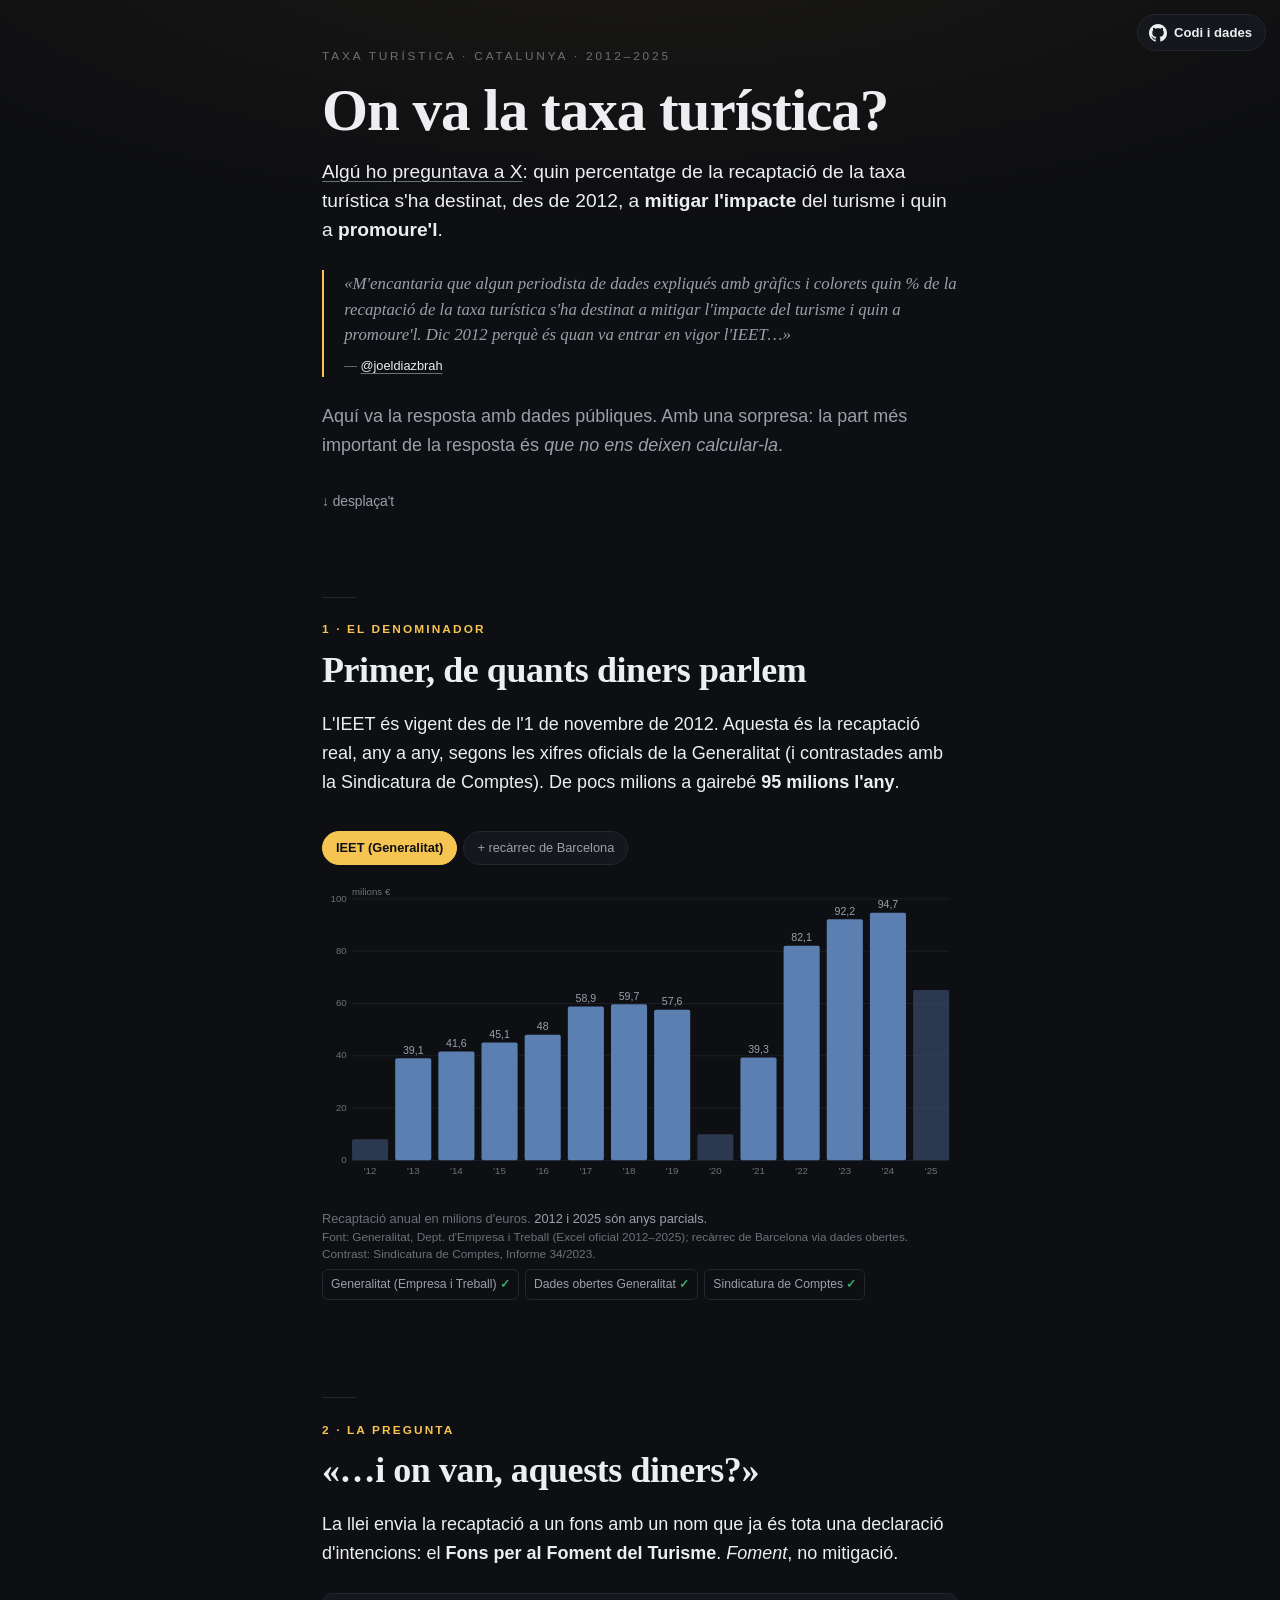
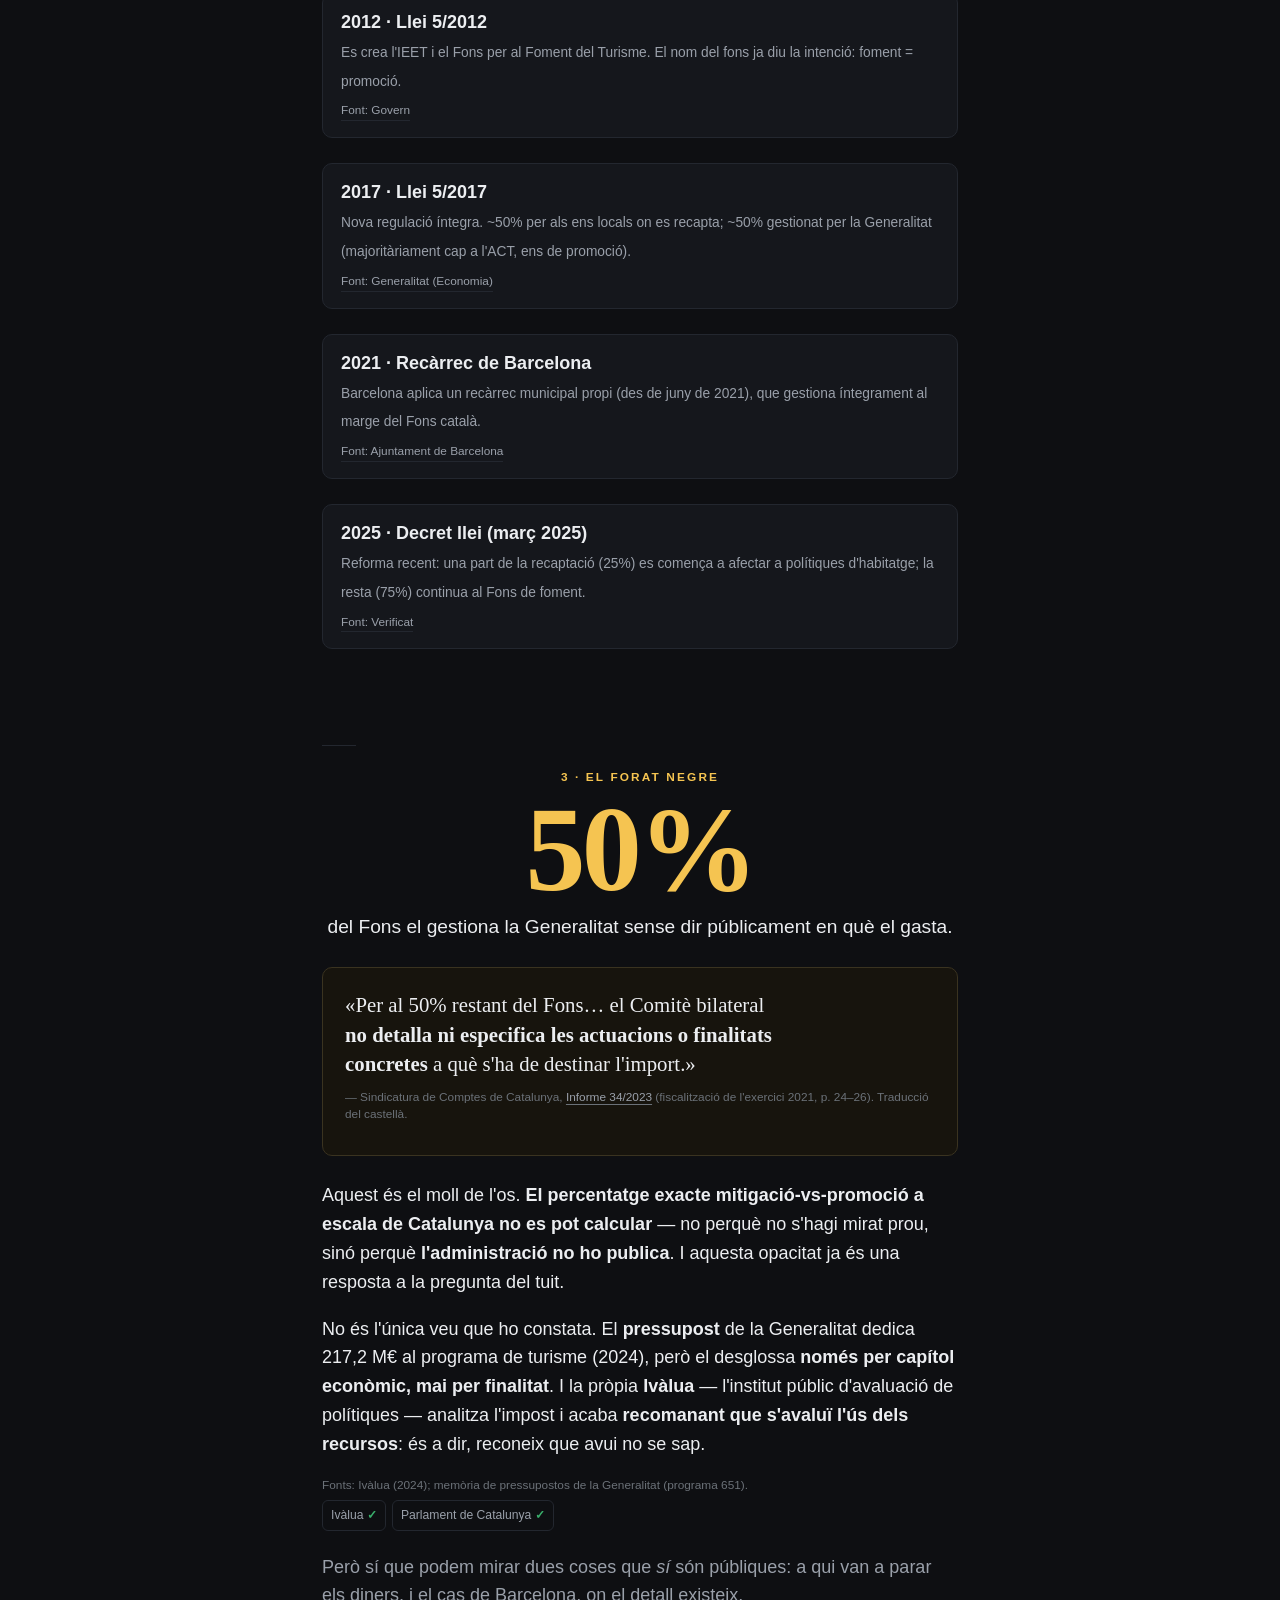
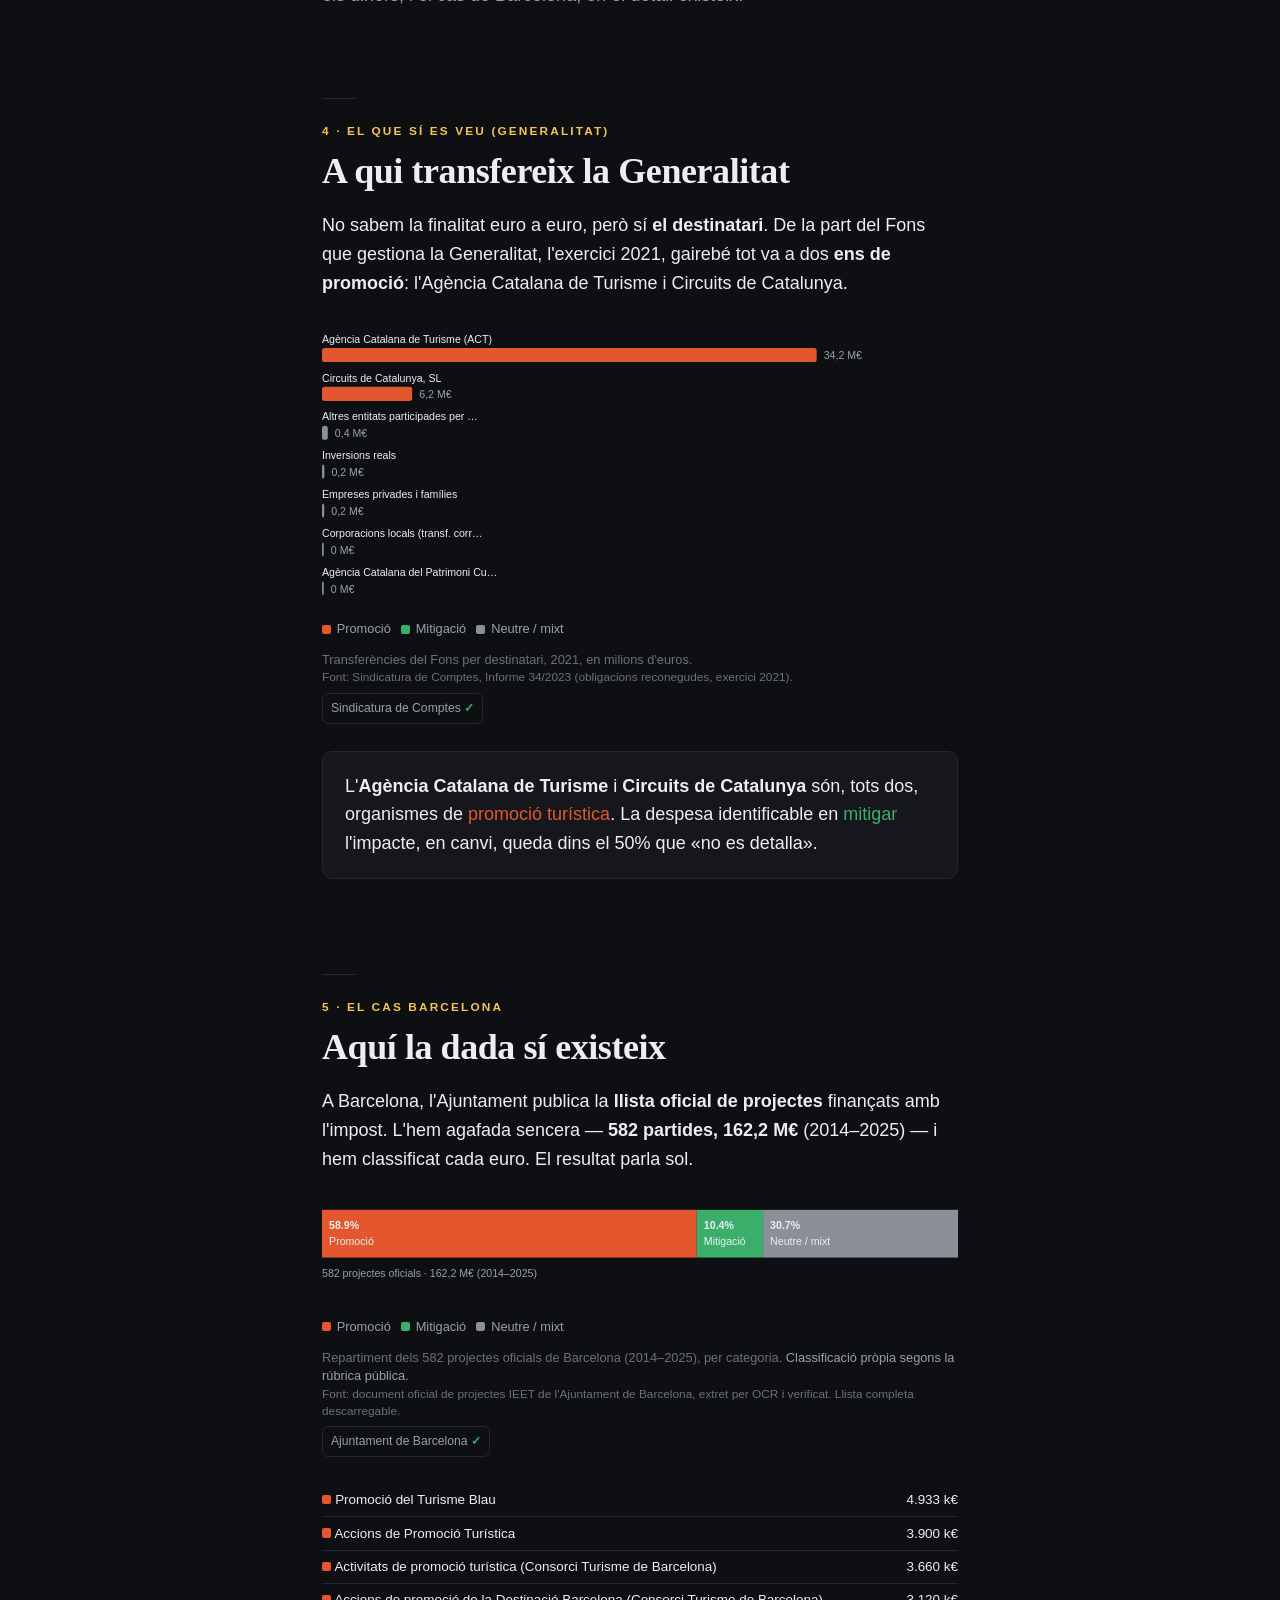
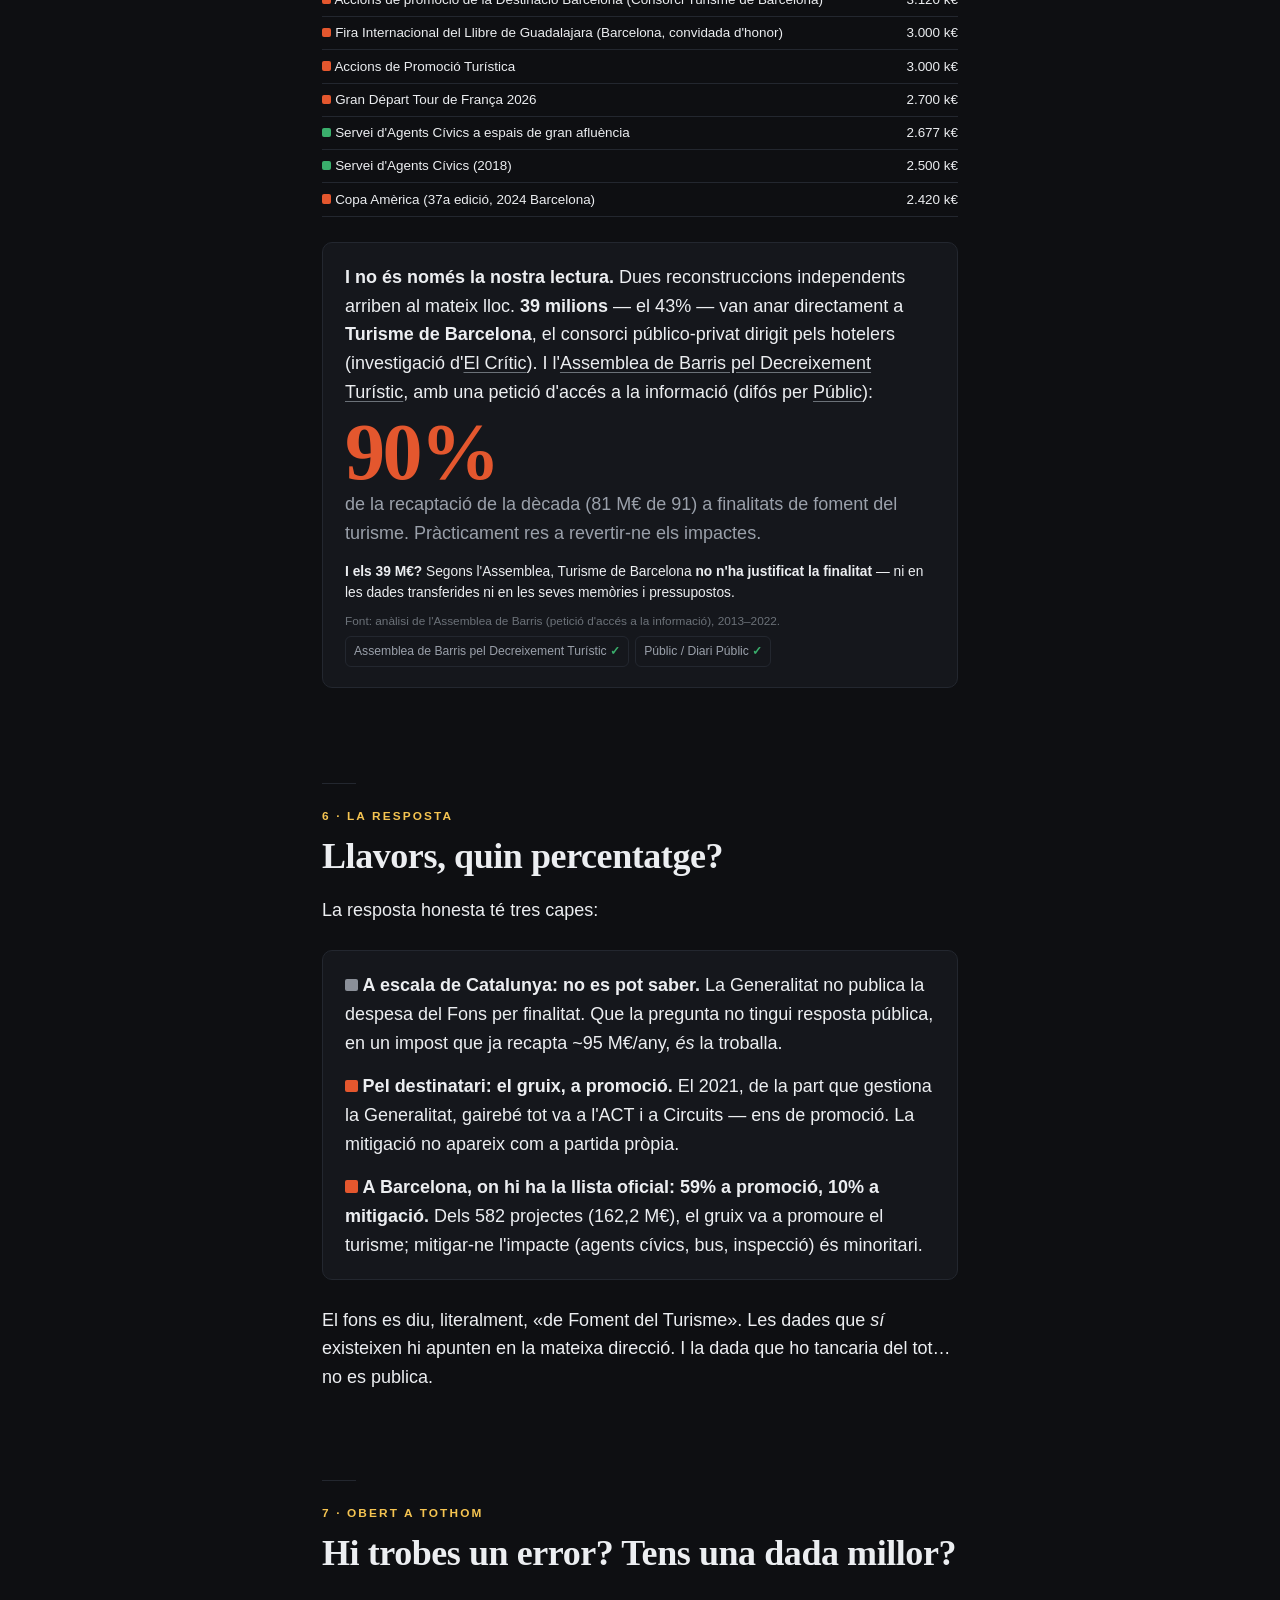
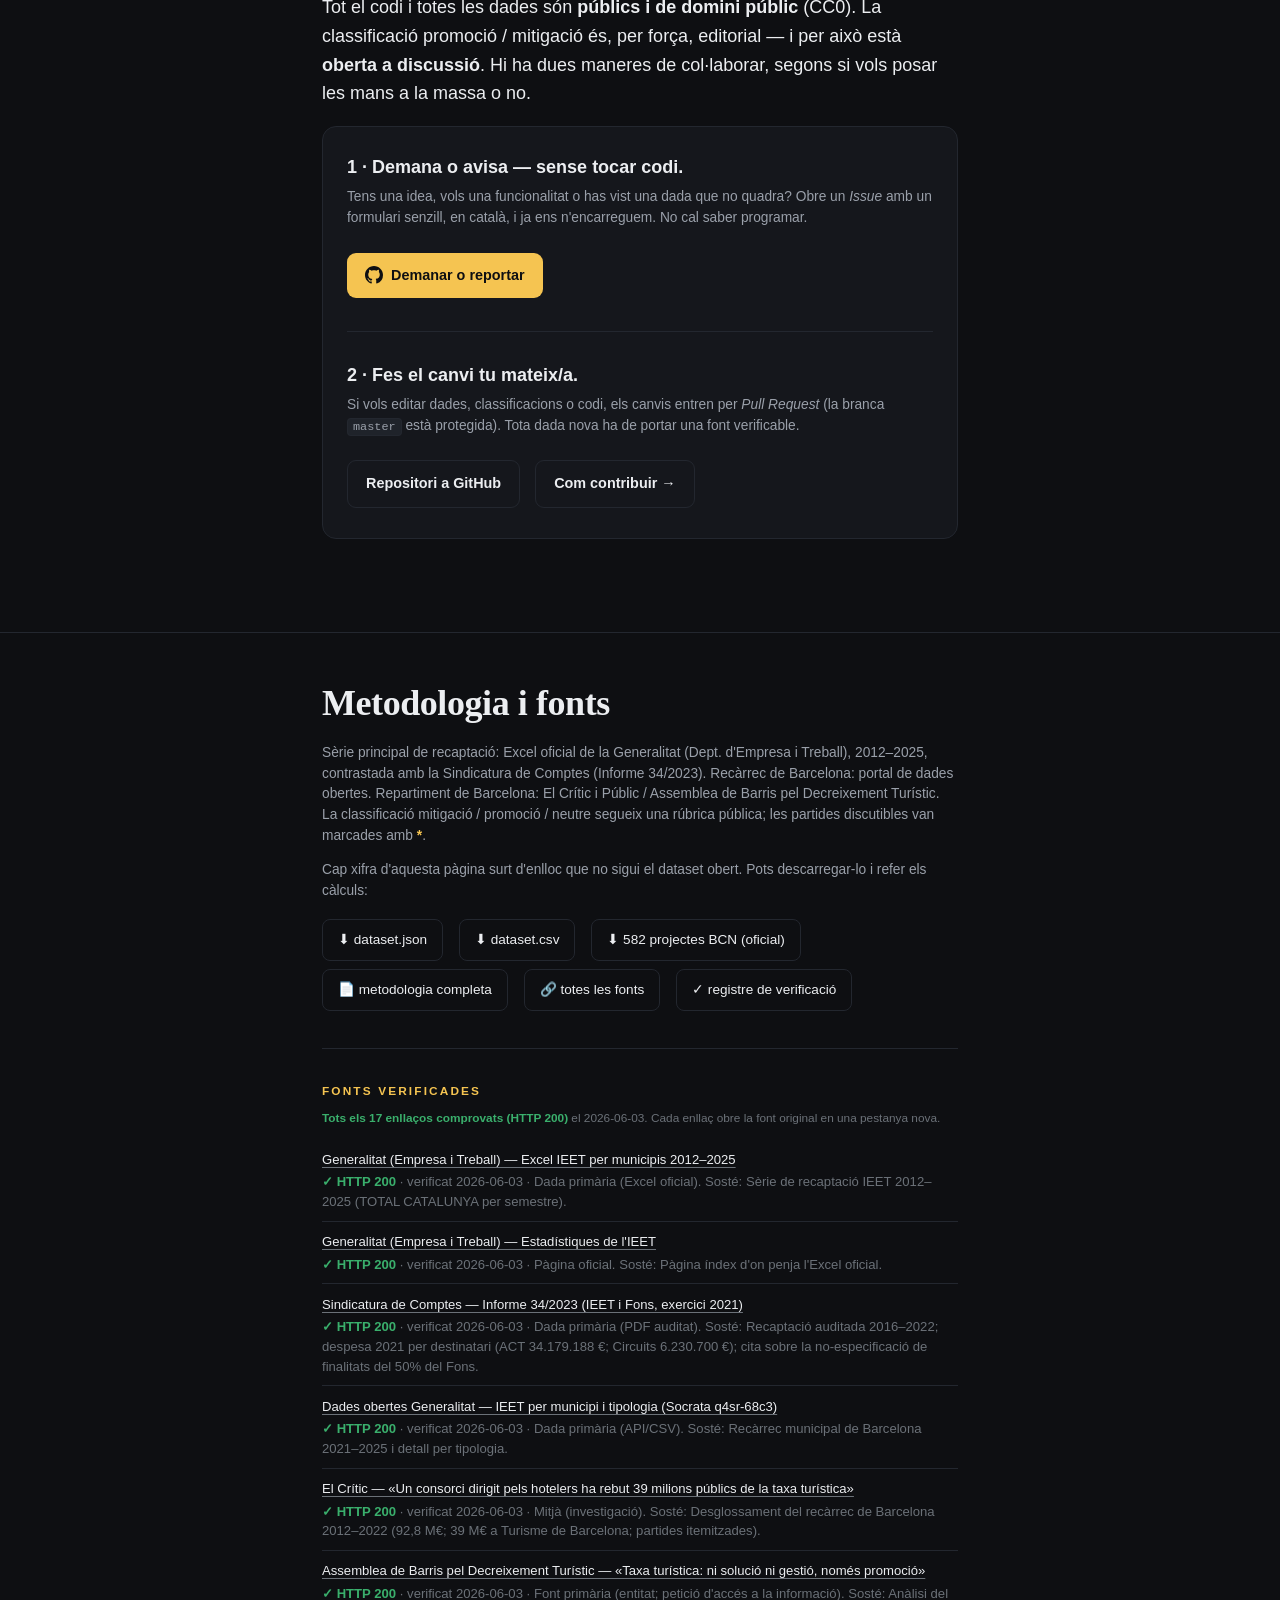
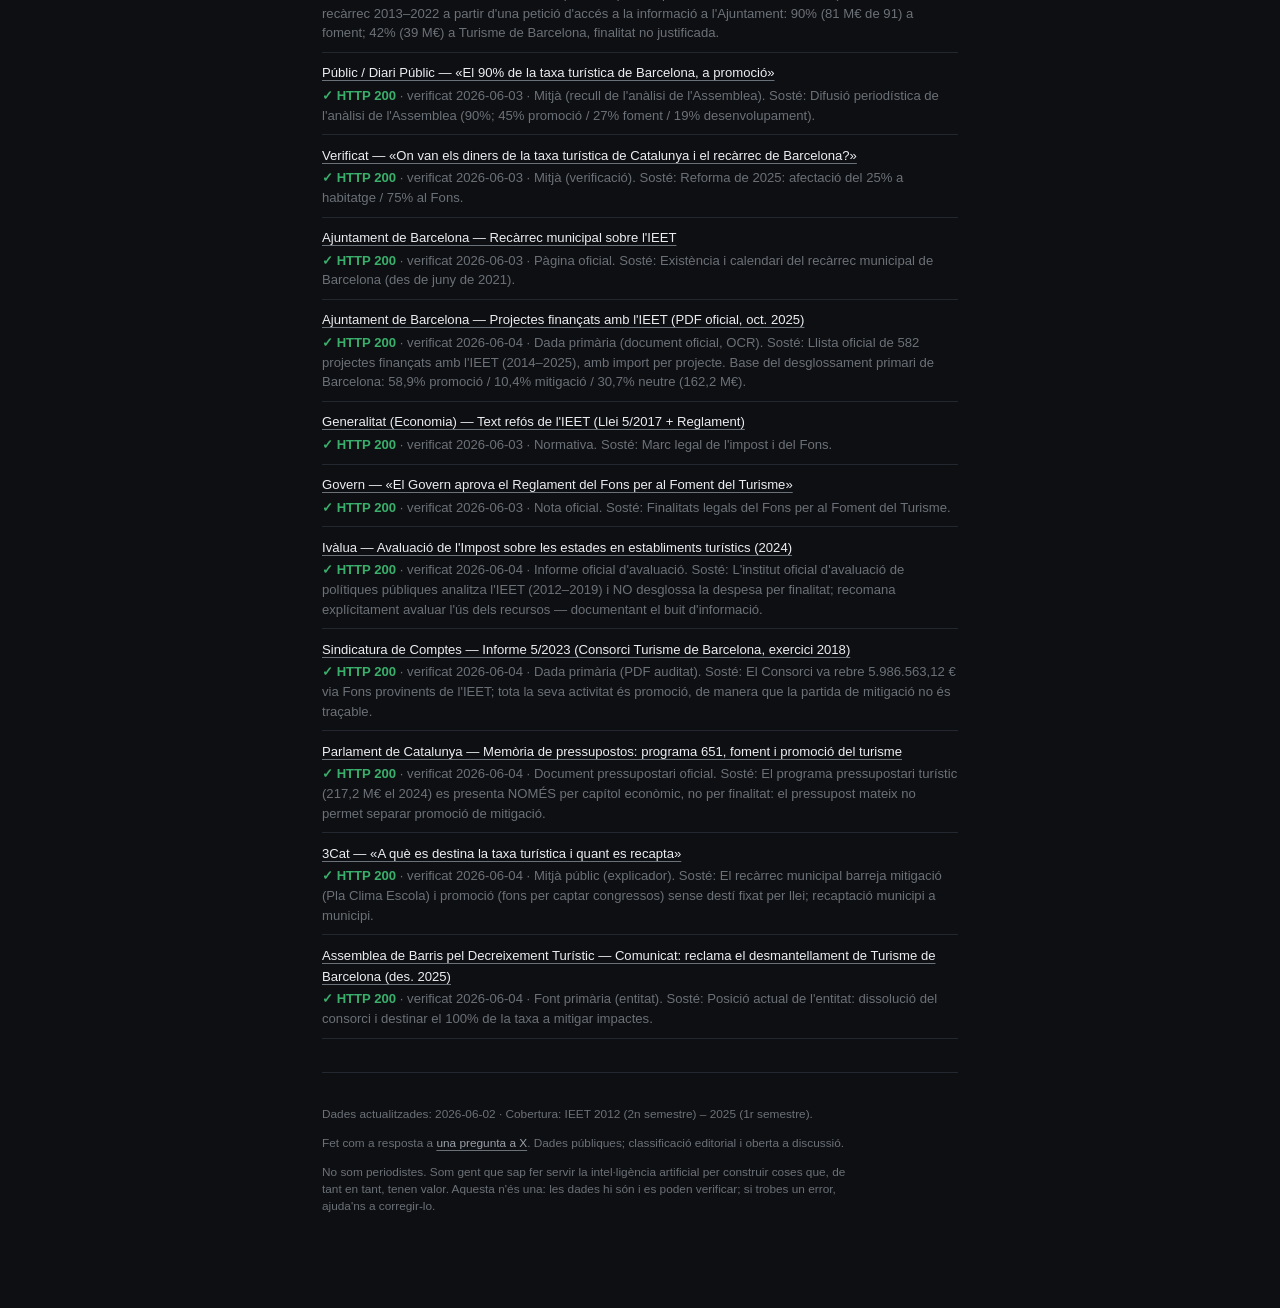
==== commit e9de43b0: "style: refinament editorial (data-journalism) + espaiat comprimit - Comprimeix l'espaiat vertical en" ====
--- a/index.html
+++ b/index.html
@@ -12,21 +12,25 @@
 <meta name="twitter:card" content="summary_large_image">
 <style>
   :root{
-    --bg:#0e0f12; --panel:#16181d; --line:#262a31;
-    --ink:#e9eaed; --muted:#9aa0aa; --faint:#6b7178;
+    --bg:#0e0f12; --panel:#15171c; --line:#23272f;
+    --ink:#eceef1; --muted:#9aa0aa; --faint:#6b7178;
     --promo:#e4572e; --mitig:#3aaf6c; --neutre:#8a8f98;
     --accent:#f5c451;
-    --serif:Georgia,'Times New Roman',serif;
-    --sans:-apple-system,BlinkMacSystemFont,'Segoe UI',Roboto,Helvetica,Arial,sans-serif;
-    --maxw:720px;
+    --serif:"Iowan Old Style","Palatino Linotype",Palatino,"Hoefler Text",Georgia,"Times New Roman",serif;
+    --sans:-apple-system,BlinkMacSystemFont,"Segoe UI",Roboto,Helvetica,Arial,sans-serif;
+    --maxw:680px;
+    --sp:clamp(2.4rem,5.2vh,3.6rem);
   }
   *{box-sizing:border-box}
   html{scroll-behavior:smooth}
   body{
     margin:0;background:var(--bg);color:var(--ink);
-    font-family:var(--sans);font-size:18px;line-height:1.65;
-    -webkit-font-smoothing:antialiased;
+    font-family:var(--sans);font-size:18px;line-height:1.6;
+    font-feature-settings:"kern" 1;
+    -webkit-font-smoothing:antialiased;text-rendering:optimizeLegibility;
   }
+  body::before{content:"";position:fixed;inset:0;z-index:-1;pointer-events:none;
+    background:radial-gradient(120% 60% at 50% -10%, rgba(245,196,81,.06), transparent 60%)}
   #progress{position:fixed;top:0;left:0;height:3px;width:0;background:var(--accent);z-index:50;transition:width .1s linear}
   .ghbtn{position:fixed;top:14px;right:14px;z-index:60;display:inline-flex;align-items:center;gap:7px;
     background:var(--panel);border:1px solid var(--line);border-radius:999px;padding:7px 13px 7px 11px;
@@ -43,41 +47,45 @@
   .btn-ghost:hover{border-color:var(--accent)}
   .btn svg{width:18px;height:18px;fill:currentColor}
   .wrap{max-width:var(--maxw);margin:0 auto;padding:0 22px}
-  section{padding:9vh 0;border-bottom:1px solid transparent}
-  .scene{opacity:0;transform:translateY(22px);transition:opacity .7s ease,transform .7s ease}
+  section{padding:var(--sp) 0}
+  /* filet editorial centrat entre seccions (no a la primera) */
+  main > section + section > .wrap{position:relative}
+  main > section + section > .wrap::before{
+    content:"";position:absolute;top:calc(var(--sp) * -0.5);left:22px;width:34px;height:1px;background:var(--line)}
+  .scene{opacity:0;transform:translateY(14px);transition:opacity .55s ease,transform .55s ease}
   .scene.in{opacity:1;transform:none}
-  h1{font-family:var(--serif);font-weight:700;font-size:clamp(2.1rem,7vw,3.6rem);line-height:1.05;letter-spacing:-.01em;margin:.2em 0 .35em}
-  h2{font-family:var(--serif);font-weight:700;font-size:clamp(1.5rem,4.6vw,2.2rem);line-height:1.12;margin:.2em 0 .5em}
-  h3{font-size:.82rem;text-transform:uppercase;letter-spacing:.14em;color:var(--accent);font-weight:700;margin:0 0 1.1em}
-  p{margin:0 0 1.1em}
-  .lede{font-size:1.18rem;color:var(--ink)}
+  h1{font-family:var(--serif);font-weight:700;font-size:clamp(2.3rem,7.4vw,3.7rem);line-height:1.02;letter-spacing:-.018em;margin:.1em 0 .3em}
+  h2{font-family:var(--serif);font-weight:700;font-size:clamp(1.55rem,4.6vw,2.25rem);line-height:1.1;letter-spacing:-.012em;margin:.1em 0 .55em}
+  h3{font-size:.74rem;text-transform:uppercase;letter-spacing:.18em;color:var(--accent);font-weight:700;margin:0 0 .95em}
+  p{margin:0 0 1em}
+  .lede{font-size:1.2rem;line-height:1.5;color:var(--ink)}
   .muted{color:var(--muted)}
   .small{font-size:.86rem;line-height:1.5}
   a{color:var(--ink);text-decoration:underline;text-decoration-color:var(--faint);text-underline-offset:3px}
   a:hover{text-decoration-color:var(--accent)}
-  .kicker{font-size:.8rem;text-transform:uppercase;letter-spacing:.2em;color:var(--faint);margin-bottom:1.4em}
-  .tweet{border-left:3px solid var(--line);padding:.2em 0 .2em 1.2em;margin:1.6em 0;color:var(--muted);font-style:italic}
-  .tweet .cite{display:block;margin-top:.8em;font-style:normal;font-size:.82rem;color:var(--faint)}
-  .big-stat{font-family:var(--serif);font-size:clamp(3rem,16vw,7rem);line-height:.9;font-weight:700;letter-spacing:-.02em}
+  .kicker{font-size:.74rem;text-transform:uppercase;letter-spacing:.24em;color:var(--faint);margin-bottom:1.2em}
+  .tweet{border-left:2px solid var(--accent);padding:.1em 0 .1em 1.2em;margin:1.5em 0;color:var(--muted);font-style:italic;font-family:var(--serif);font-size:1.05rem;line-height:1.5}
+  .tweet .cite{display:block;margin-top:.7em;font-style:normal;font-family:var(--sans);font-size:.8rem;color:var(--faint)}
+  .big-stat{font-family:var(--serif);font-size:clamp(3.4rem,17vw,7.5rem);line-height:.86;font-weight:700;letter-spacing:-.03em;font-variant-numeric:lining-nums tabular-nums}
   .big-stat.promo{color:var(--promo)}
   .big-stat.hole{color:var(--accent)}
   .chip{display:inline-flex;align-items:center;gap:.45em;font-size:.8rem;color:var(--muted);margin:.2em .8em .2em 0}
   .dot{width:.7em;height:.7em;border-radius:2px;display:inline-block}
-  figure{margin:1.8em 0}
-  figcaption{font-size:.8rem;color:var(--faint);margin-top:.7em}
-  .src{font-size:.74rem;color:var(--faint)}
+  figure{margin:1.5em 0}
+  figcaption{font-size:.8rem;color:var(--faint);margin-top:.7em;line-height:1.45}
+  .src{font-size:.74rem;color:var(--faint);line-height:1.45}
   .src a{color:var(--muted)}
-  .callout{background:var(--panel);border:1px solid var(--line);border-radius:12px;padding:22px 22px;margin:1.6em 0}
-  .callout.warn{border-color:#3a3320;background:#1b1810}
-  .quote{font-family:var(--serif);font-size:1.25rem;line-height:1.45;color:var(--ink);margin:.2em 0 .5em}
-  table.note{width:100%;border-collapse:collapse;font-size:.82rem;margin-top:.6em}
-  table.note td{padding:.28em 0;border-bottom:1px solid var(--line);vertical-align:top}
-  table.note td:last-child{text-align:right;white-space:nowrap;padding-left:14px;color:var(--muted)}
+  .callout{background:var(--panel);border:1px solid var(--line);border-radius:10px;padding:20px 22px;margin:1.4em 0}
+  .callout.warn{border-color:#3a3320;background:#17140d}
+  .quote{font-family:var(--serif);font-size:1.3rem;line-height:1.42;color:var(--ink);margin:.1em 0 .5em;text-wrap:balance}
+  table.note{width:100%;border-collapse:collapse;font-size:.84rem;margin-top:.6em}
+  table.note td{padding:.4em 0;border-bottom:1px solid var(--line);vertical-align:top}
+  table.note td:last-child{text-align:right;white-space:nowrap;padding-left:14px;color:var(--ink);font-variant-numeric:lining-nums tabular-nums}
   .star{color:var(--accent);font-weight:700}
   svg{display:block;width:100%;height:auto;overflow:visible}
-  .axis{fill:var(--faint);font-size:11px;font-family:var(--sans)}
+  .axis{fill:var(--faint);font-size:11px;font-family:var(--sans);font-variant-numeric:tabular-nums}
   .barlabel{fill:var(--ink);font-size:12px;font-family:var(--sans)}
-  .barval{fill:var(--muted);font-size:12px;font-family:var(--sans)}
+  .barval{fill:var(--muted);font-size:12px;font-family:var(--sans);font-variant-numeric:tabular-nums}
   .legend{display:flex;flex-wrap:wrap;gap:2px 0;margin:.4em 0 0}
   .toggle{display:inline-flex;gap:6px;margin:.4em 0 1em;flex-wrap:wrap}
   .toggle button{background:var(--panel);color:var(--muted);border:1px solid var(--line);border-radius:999px;padding:6px 13px;font:inherit;font-size:.8rem;cursor:pointer}
@@ -93,7 +101,7 @@
   .srclist a{color:var(--ink)}
   .srclist .meta{color:var(--faint);display:block;margin-top:.2em;line-height:1.5}
   .ok{color:var(--mitig);font-weight:700}
-  footer{padding:7vh 0 12vh;color:var(--muted);font-size:.86rem}
+  footer{padding:var(--sp) 0 9vh;color:var(--muted);font-size:.86rem;border-top:1px solid var(--line);margin-top:var(--sp)}
   footer h2{color:var(--ink)}
   .dl{display:inline-block;margin:.3em 12px .3em 0;padding:9px 15px;border:1px solid var(--line);border-radius:8px;text-decoration:none;color:var(--ink);font-size:.85rem}
   .dl:hover{border-color:var(--accent)}
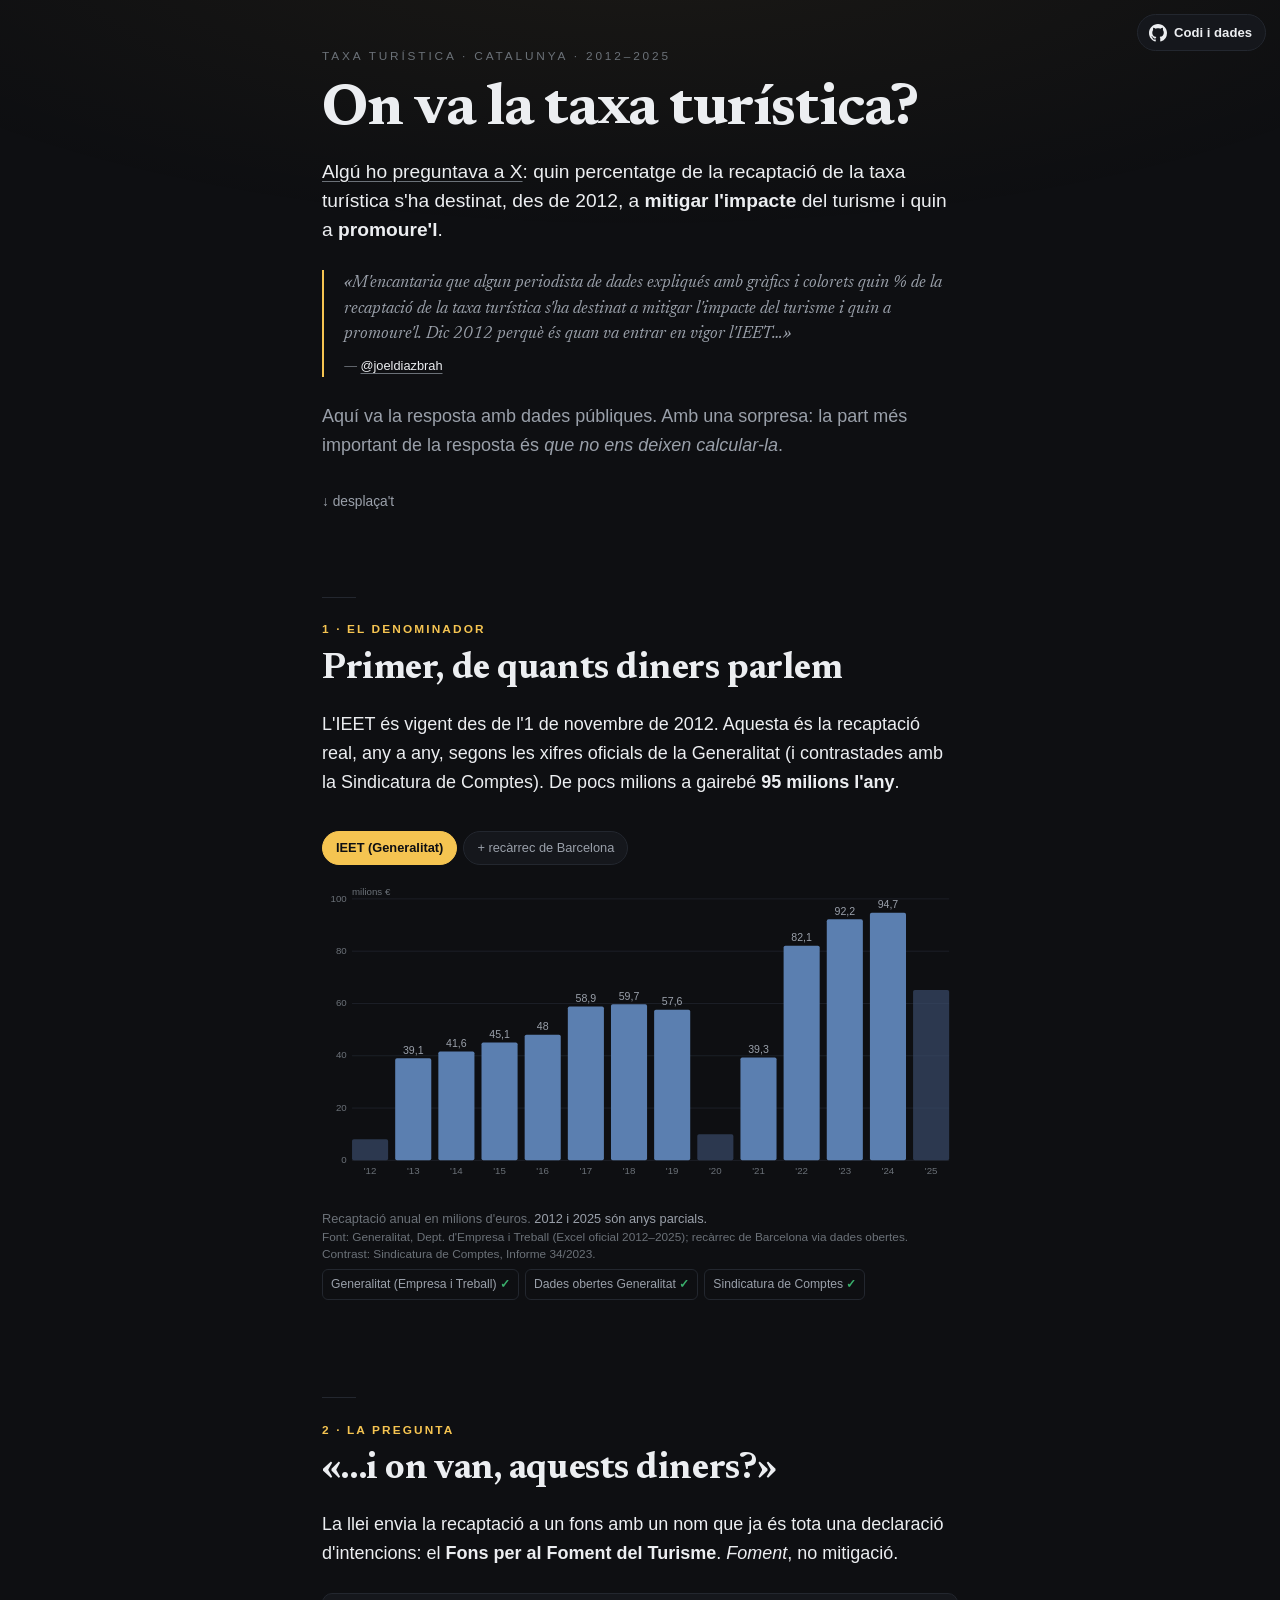
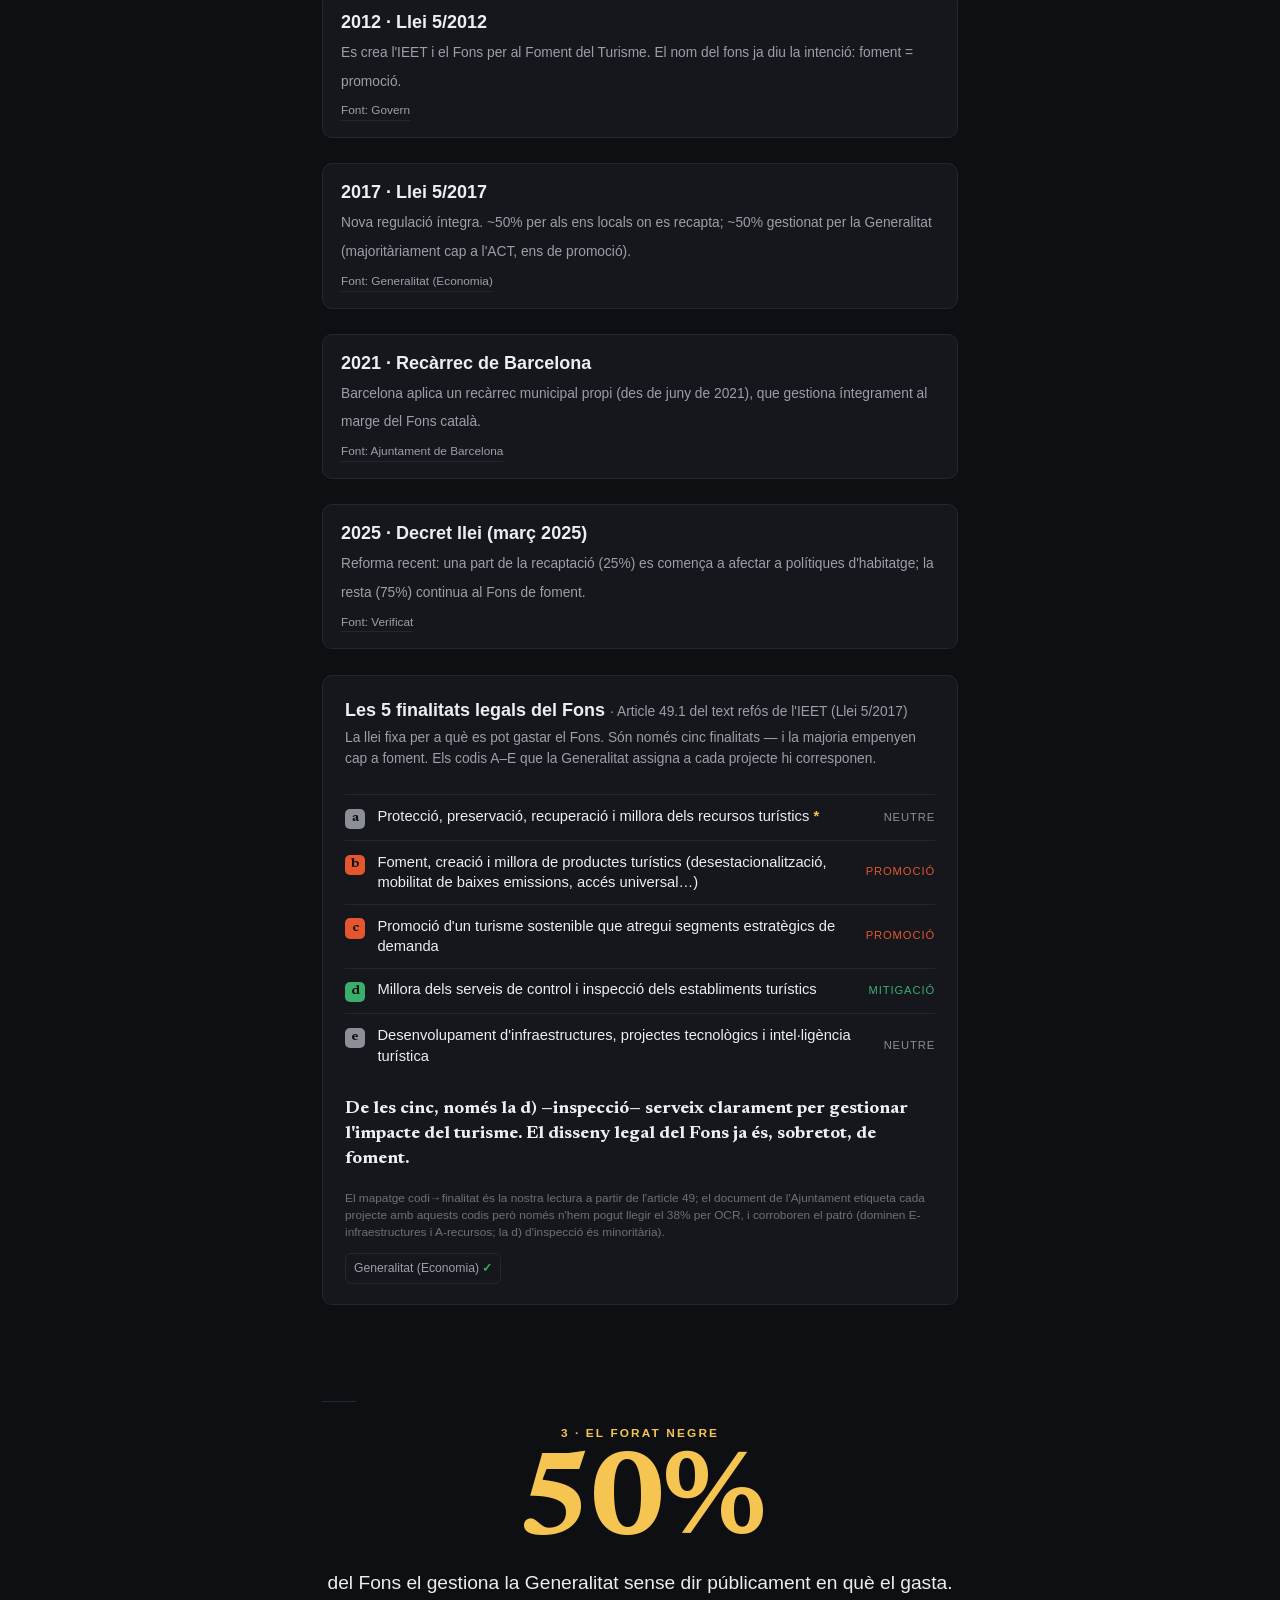
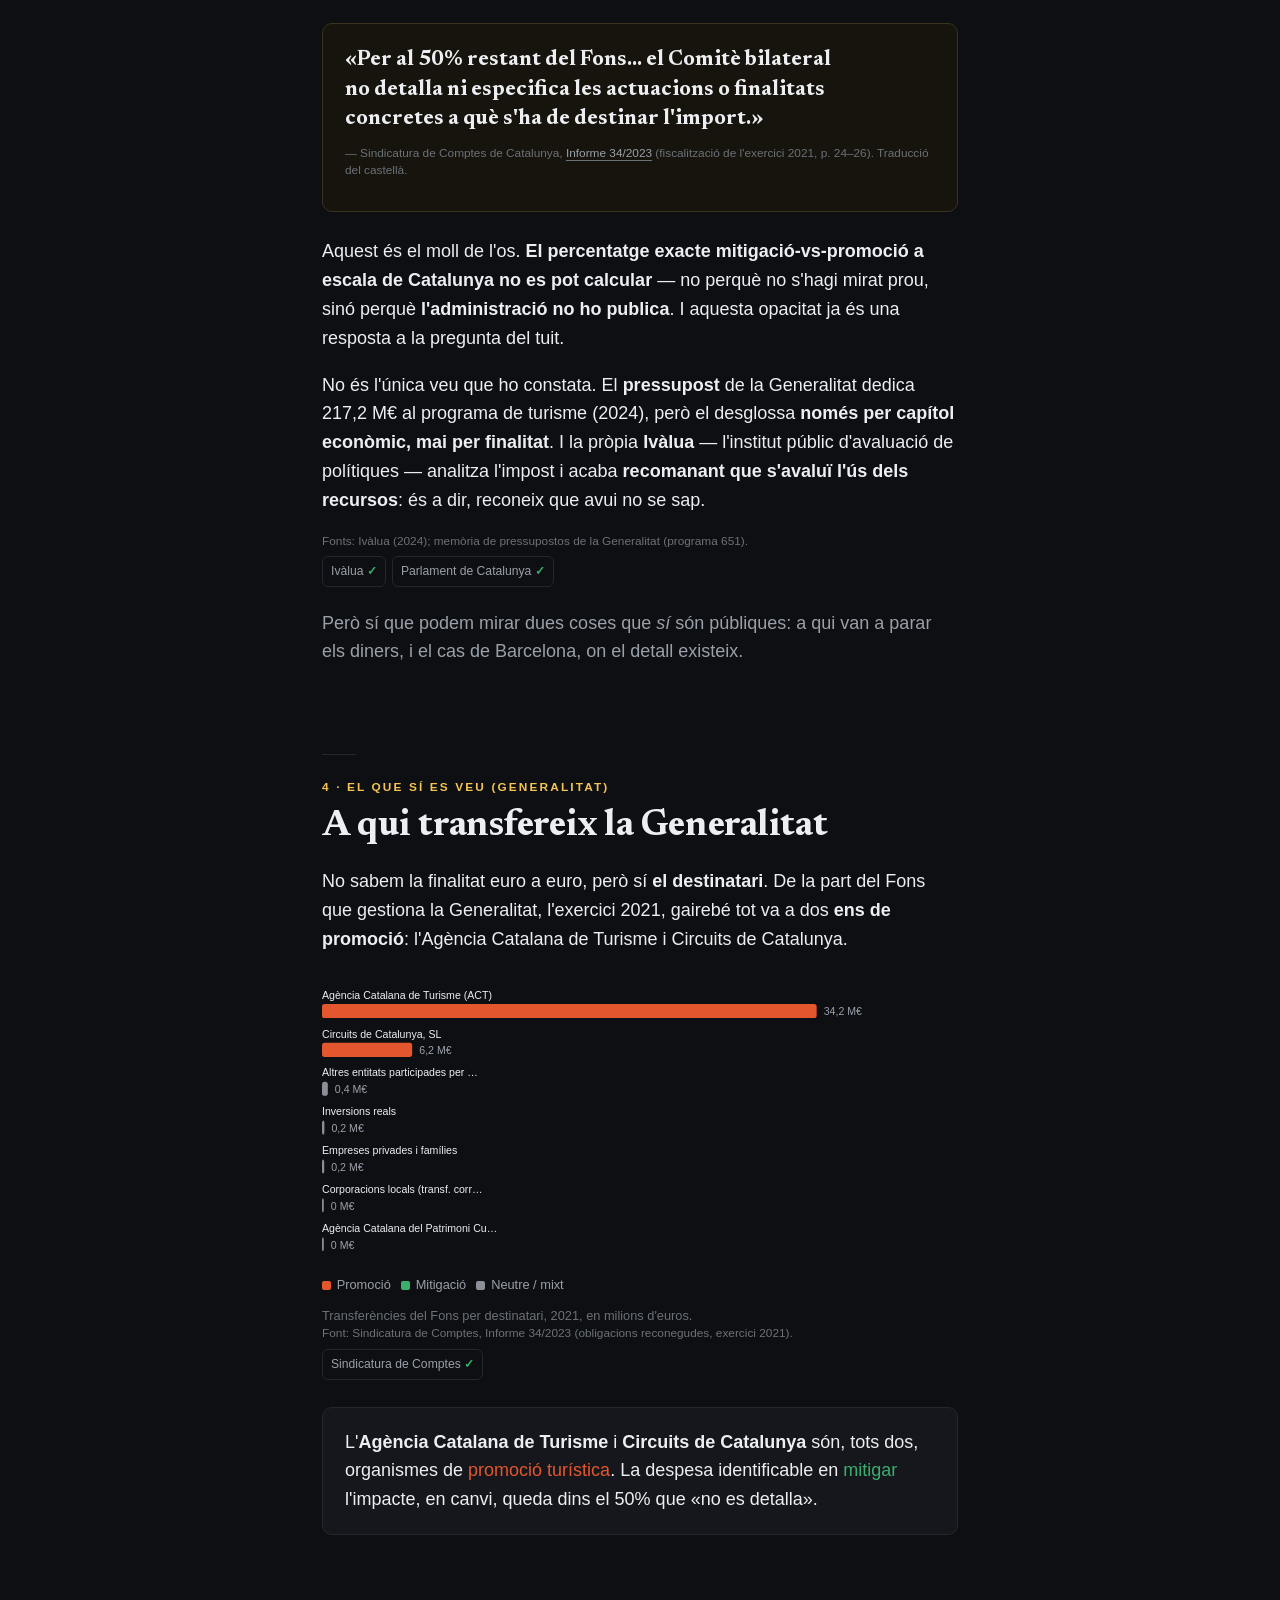
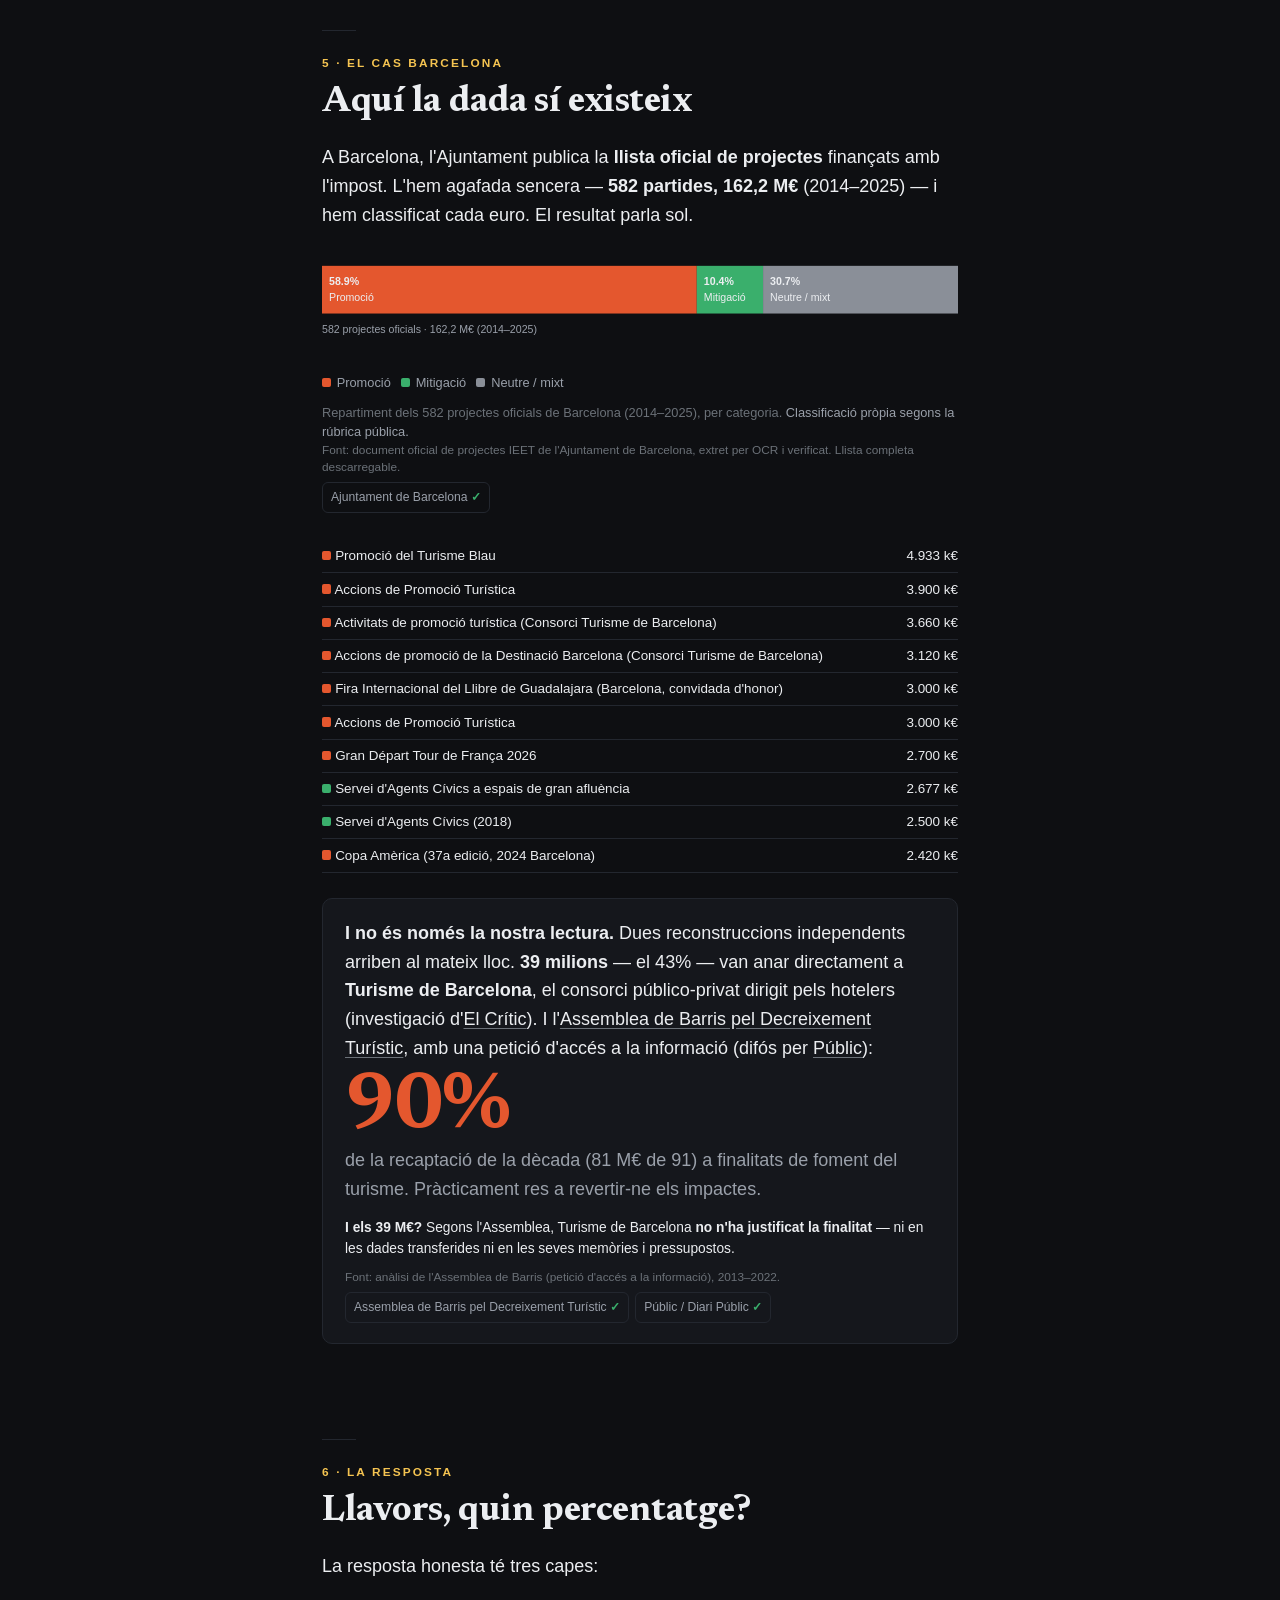
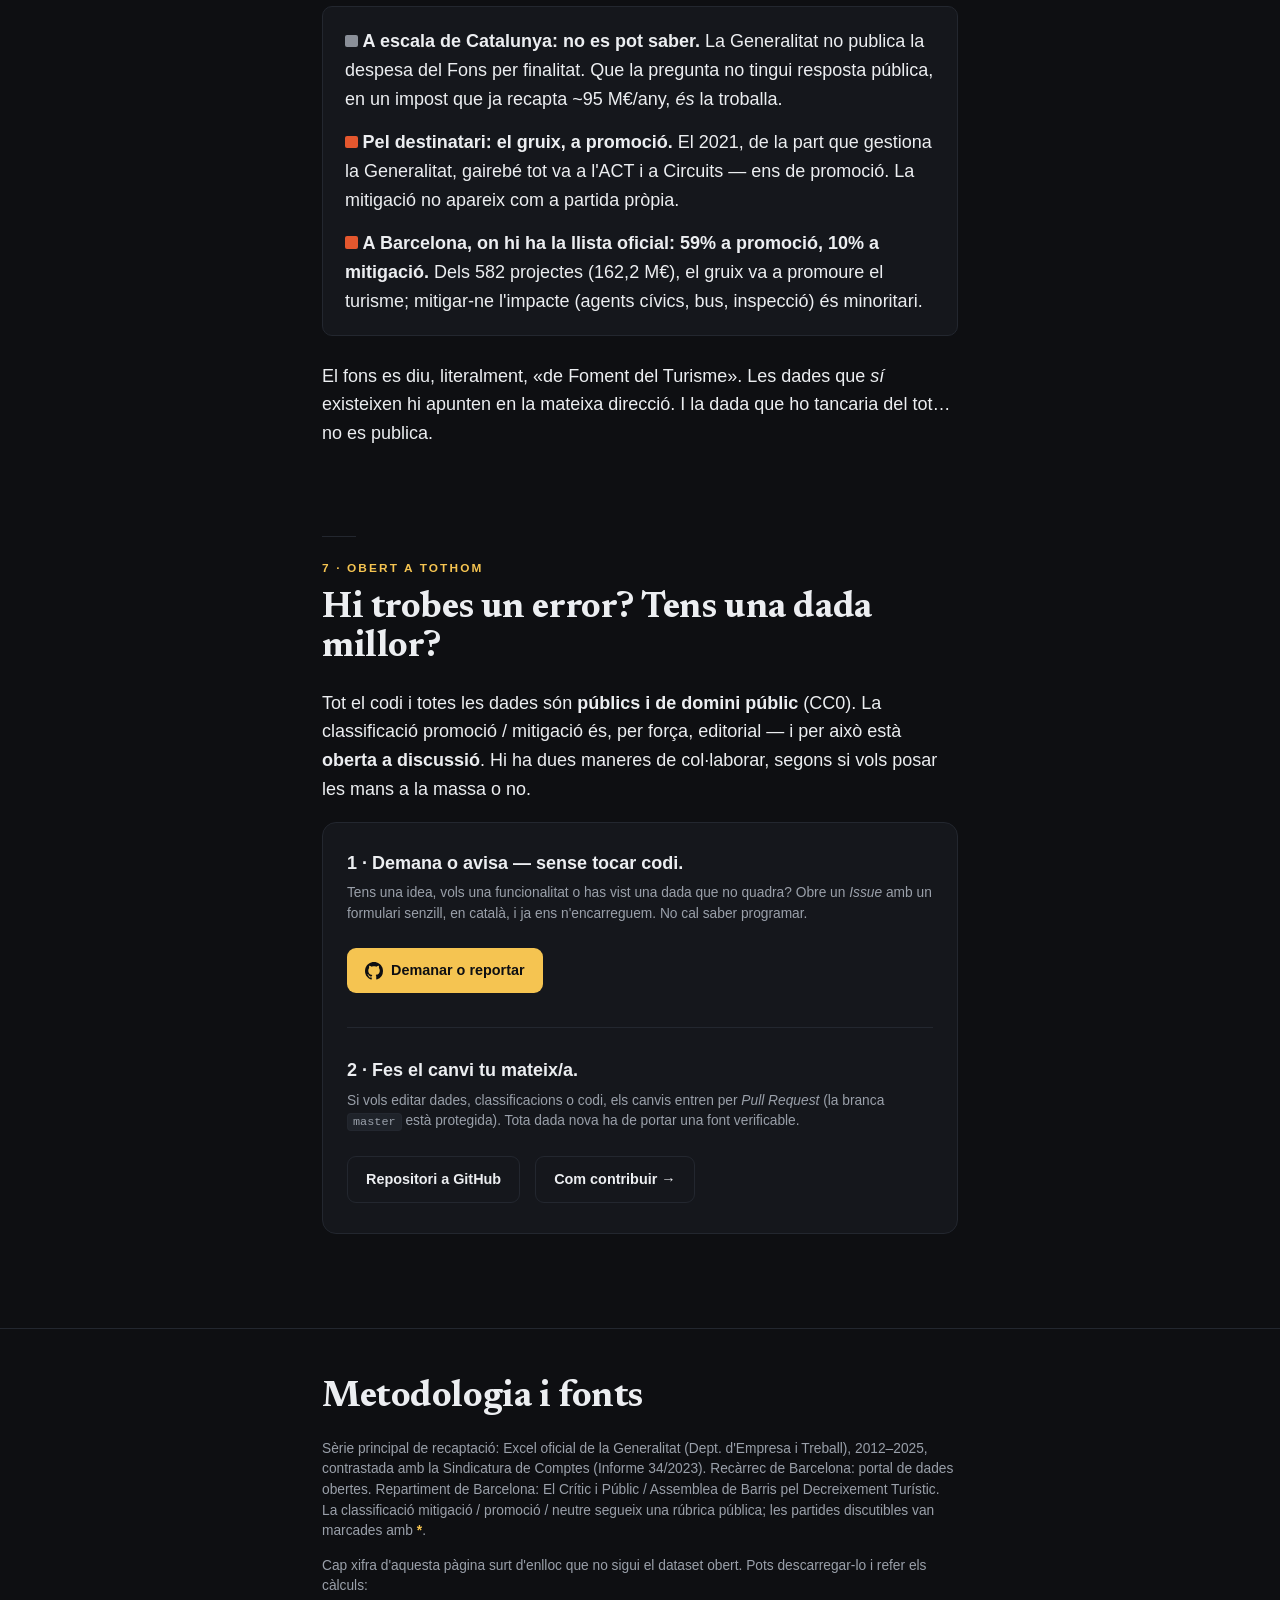
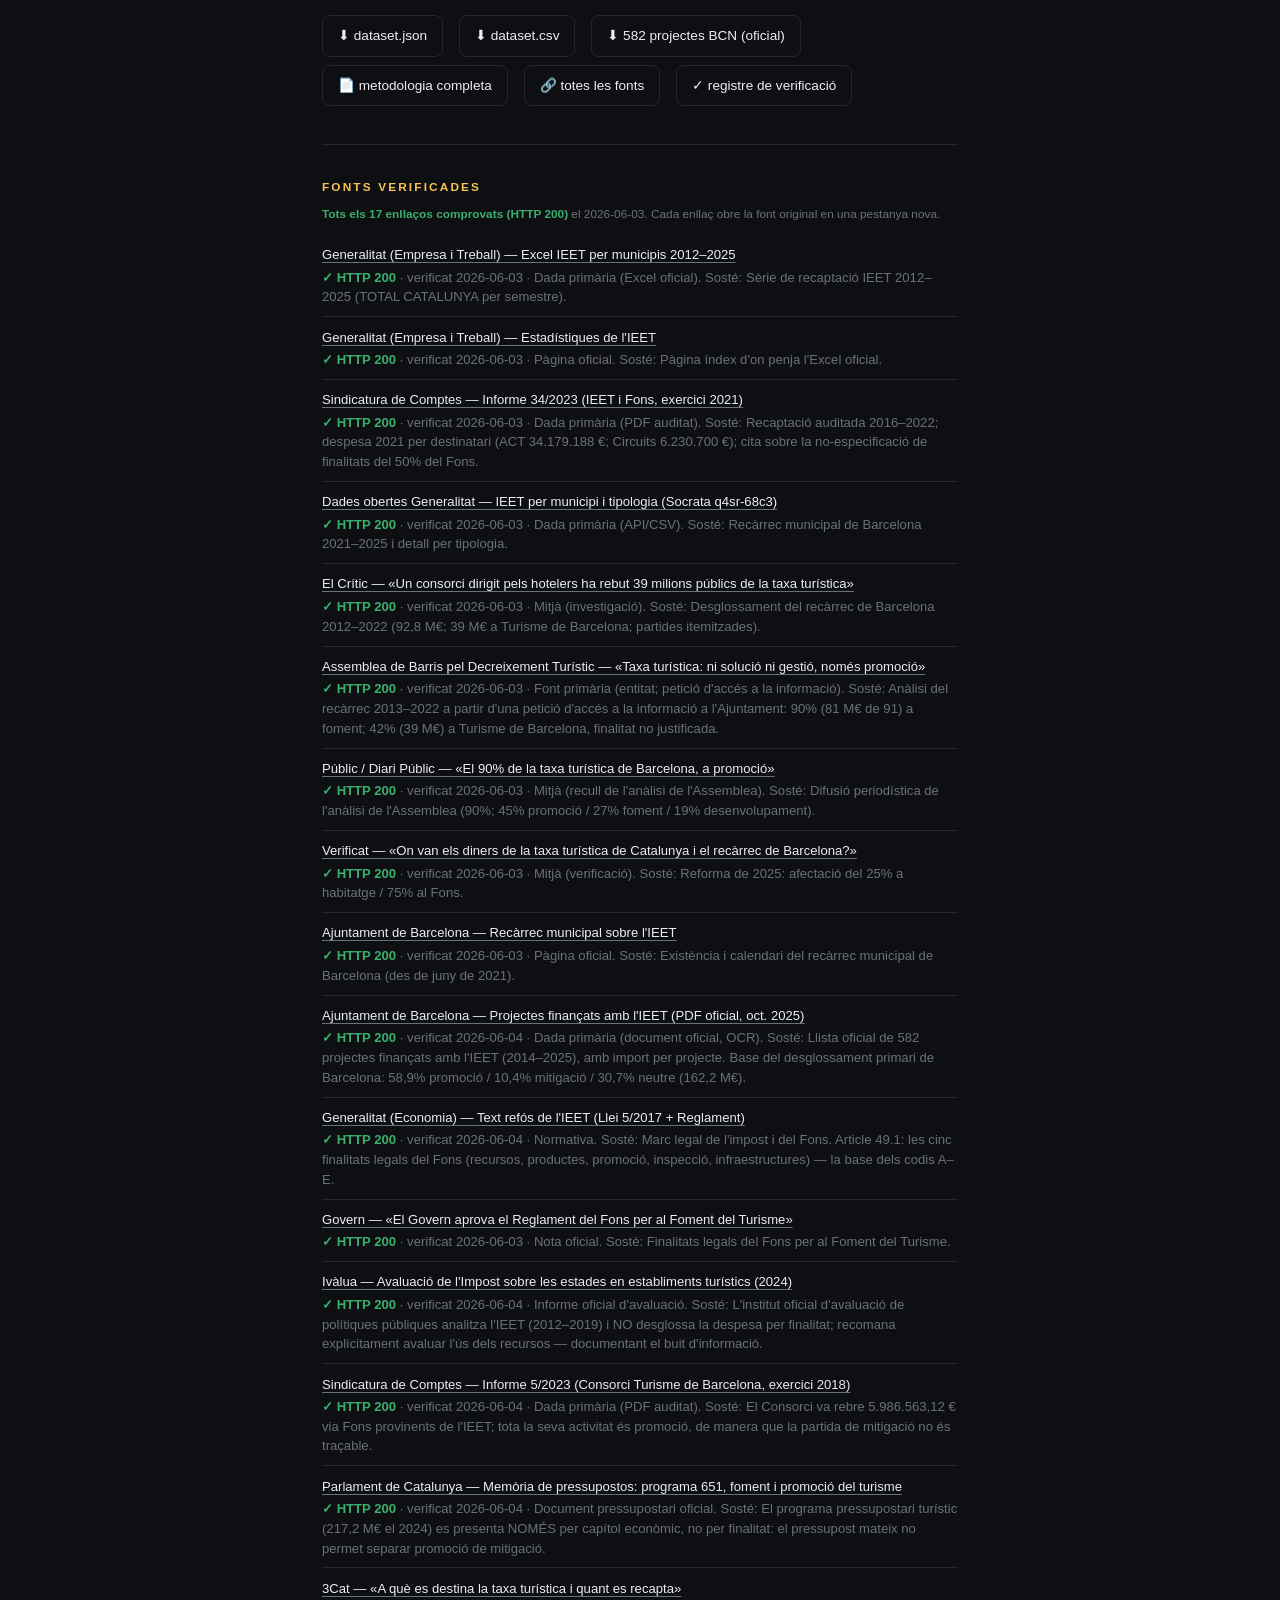
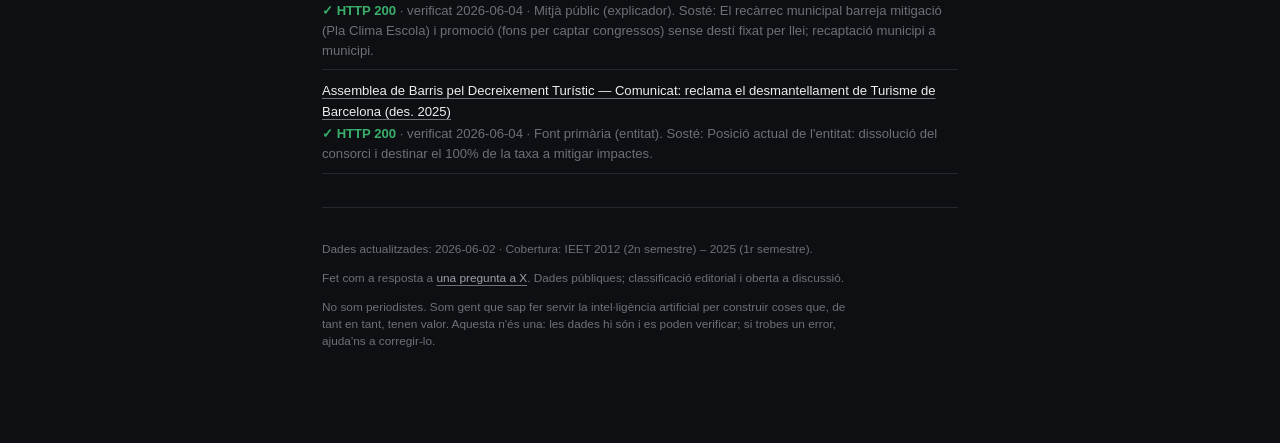
==== commit e29e8daa: "feat: llegenda oficial dels codis A–E (finalitats legals del Fons, art. 49) - Afegeix les 5 finalita" ====
--- a/index.html
+++ b/index.html
@@ -11,12 +11,15 @@
 <meta property="og:type" content="website">
 <meta name="twitter:card" content="summary_large_image">
 <style>
+@font-face{font-family:'Newsreader';font-style:italic;font-weight:400;font-display:swap;src:url([data-uri]) format('woff2')}
+@font-face{font-family:'Newsreader';font-style:normal;font-weight:700;font-display:swap;src:url([data-uri]) format('woff2')}
+
   :root{
     --bg:#0e0f12; --panel:#15171c; --line:#23272f;
     --ink:#eceef1; --muted:#9aa0aa; --faint:#6b7178;
     --promo:#e4572e; --mitig:#3aaf6c; --neutre:#8a8f98;
     --accent:#f5c451;
-    --serif:"Iowan Old Style","Palatino Linotype",Palatino,"Hoefler Text",Georgia,"Times New Roman",serif;
+    --serif:"Newsreader","Iowan Old Style","Palatino Linotype",Palatino,"Hoefler Text",Georgia,"Times New Roman",serif;
     --sans:-apple-system,BlinkMacSystemFont,"Segoe UI",Roboto,Helvetica,Arial,sans-serif;
     --maxw:680px;
     --sp:clamp(2.4rem,5.2vh,3.6rem);
@@ -94,6 +97,13 @@
   .srcline a{color:var(--muted);margin-right:.5em;border:1px solid var(--line);border-radius:6px;padding:3px 8px;text-decoration:none;white-space:nowrap;display:inline-block}
   .srcline a:hover{border-color:var(--accent);color:var(--ink)}
   .srcline a .ok{color:var(--mitig);font-weight:700}
+  .fin{margin:1.4em 0 0}
+  .fin-row{display:flex;gap:12px;align-items:baseline;padding:.6em 0;border-top:1px solid var(--line)}
+  .fin-code{flex:none;width:1.5em;height:1.5em;border-radius:5px;display:inline-flex;align-items:center;justify-content:center;
+    font-family:var(--serif);font-weight:700;font-size:.85rem;color:#0e0f12}
+  .fin-txt{flex:1;font-size:.92rem;line-height:1.4}
+  .fin-tag{flex:none;font-size:.7rem;text-transform:uppercase;letter-spacing:.08em;color:var(--muted);align-self:center}
+  .fin-punch{margin-top:1.1em;font-family:var(--serif);font-size:1.12rem;line-height:1.4;color:var(--ink)}
   .regsrc{font-size:.74rem;margin-top:.5em;display:inline-block;color:var(--muted);text-decoration:none;border-bottom:1px solid var(--line)}
   .regsrc:hover{color:var(--ink);border-color:var(--accent)}
   .srclist{list-style:none;padding:0;margin:.4em 0 0;font-size:.82rem}
@@ -169,6 +179,7 @@
       d'intencions: el <strong>Fons per al Foment del Turisme</strong>. <em>Foment</em>, no
       mitigació.</p>
       <div id="regimes"></div>
+      <div id="finalitats" class="scene"></div>
     </div>
   </section>
 
@@ -367,7 +378,7 @@
   </footer>
 </main>
 
-<script id="dataset" type="application/json">{"meta":{"title":"On va la taxa turística?","subtitle":"Quina part de la taxa turística catalana s'ha destinat a mitigar l'impacte del turisme i quina a promoure'l, des de 2012.","data_updated":"2026-06-02","coverage":"IEET 2012 (2n semestre) – 2025 (1r semestre)","currency":"EUR","note_global":"L'IEET (Impost sobre les Estades en Establiments Turístics) és vigent des de l'1 de novembre de 2012 (Llei 5/2012, després Llei 5/2017). La recaptació és pública i auditada. La despesa per FINALITAT (mitigació vs promoció) a nivell Generalitat NO es publica de forma desglossada: ho confirma la pròpia Sindicatura de Comptes. Per això el % exacte no és calculable a escala catalana; només es pot reconstruir per a Barcelona, on el recàrrec municipal sí es detalla."},"sources":{"excel_gencat":{"label":"Generalitat (Empresa i Treball) — Excel IEET per municipis 2012–2025","url":"https://empresa.gencat.cat/web/.content/20_-_turisme/coneixement_i_planificacio/estadistiques/IEET/Cataluna/arxius/Informe-IEET-municipis-2012-2025.xlsx","kind":"Dada primària (Excel oficial)","http":200,"verified":"2026-06-03","backs":"Sèrie de recaptació IEET 2012–2025 (TOTAL CATALUNYA per semestre)."},"empresa_estadistiques":{"label":"Generalitat (Empresa i Treball) — Estadístiques de l'IEET","url":"https://empresa.gencat.cat/ca/treb_ambits_actuacio/turisme/professionals_turisme/emo_impost_establiments_turistics/estadistiques/","kind":"Pàgina oficial","http":200,"verified":"2026-06-03","backs":"Pàgina índex d'on penja l'Excel oficial."},"sindicatura_34_2023":{"label":"Sindicatura de Comptes — Informe 34/2023 (IEET i Fons, exercici 2021)","url":"https://www.sindicatura.cat/documents/36414/85841/2023_34_es.pdf","kind":"Dada primària (PDF auditat)","http":200,"verified":"2026-06-03","backs":"Recaptació auditada 2016–2022; despesa 2021 per destinatari (ACT 34.179.188 €; Circuits 6.230.700 €); cita sobre la no-especificació de finalitats del 50% del Fons."},"socrata_q4sr":{"label":"Dades obertes Generalitat — IEET per municipi i tipologia (Socrata q4sr-68c3)","url":"https://analisi.transparenciacatalunya.cat/Hisenda/Impost-sobre-les-Estades-en-Establiments-Tur-stics/q4sr-68c3","kind":"Dada primària (API/CSV)","http":200,"verified":"2026-06-03","backs":"Recàrrec municipal de Barcelona 2021–2025 i detall per tipologia."},"elcritic":{"label":"El Crític — «Un consorci dirigit pels hotelers ha rebut 39 milions públics de la taxa turística»","url":"https://www.elcritic.cat/investigacio/un-consorci-dirigit-pels-hotelers-ha-rebut-39-milions-publics-de-la-taxa-turistica-195808","kind":"Mitjà (investigació)","http":200,"verified":"2026-06-03","backs":"Desglossament del recàrrec de Barcelona 2012–2022 (92,8 M€; 39 M€ a Turisme de Barcelona; partides itemitzades)."},"assemblea_abdt":{"label":"Assemblea de Barris pel Decreixement Turístic — «Taxa turística: ni solució ni gestió, només promoció»","url":"https://assembleabarris.wordpress.com/2024/03/20/taxa-turistica-ni-solucio-ni-gestio-nomes-promocio-i-financament-de-turisme-de-barcelona/","kind":"Font primària (entitat; petició d'accés a la informació)","http":200,"verified":"2026-06-03","backs":"Anàlisi del recàrrec 2013–2022 a partir d'una petició d'accés a la informació a l'Ajuntament: 90% (81 M€ de 91) a foment; 42% (39 M€) a Turisme de Barcelona, finalitat no justificada."},"diaripublic":{"label":"Públic / Diari Públic — «El 90% de la taxa turística de Barcelona, a promoció»","url":"https://www.diaripublic.cat/90-recaptacio-taxa-turistica-barcelona-els-darrers-10-anys-s-destinat-promocio-turisme.html","kind":"Mitjà (recull de l'anàlisi de l'Assemblea)","http":200,"verified":"2026-06-03","backs":"Difusió periodística de l'anàlisi de l'Assemblea (90%; 45% promoció / 27% foment / 19% desenvolupament)."},"verificat":{"label":"Verificat — «On van els diners de la taxa turística de Catalunya i el recàrrec de Barcelona?»","url":"https://www.verificat.cat/on-van-els-diners-de-la-taxa-turistica-de-catalunya-i-el-recarrec-de-barcelona/","kind":"Mitjà (verificació)","http":200,"verified":"2026-06-03","backs":"Reforma de 2025: afectació del 25% a habitatge / 75% al Fons."},"bcn_surcharge":{"label":"Ajuntament de Barcelona — Recàrrec municipal sobre l'IEET","url":"https://ajuntament.barcelona.cat/turisme/en/tourism-barcelona/projects/municipal-surcharge-ieet","kind":"Pàgina oficial","http":200,"verified":"2026-06-03","backs":"Existència i calendari del recàrrec municipal de Barcelona (des de juny de 2021)."},"bcn_projects_pdf":{"label":"Ajuntament de Barcelona — Projectes finançats amb l'IEET (PDF oficial, oct. 2025)","url":"https://ajuntament.barcelona.cat/turisme/sites/default/files/2025-10/Projectes%20IEET%20fins%20a%2020251016.pdf","kind":"Dada primària (document oficial, OCR)","http":200,"verified":"2026-06-04","backs":"Llista oficial de 582 projectes finançats amb l'IEET (2014–2025), amb import per projecte. Base del desglossament primari de Barcelona: 58,9% promoció / 10,4% mitigació / 30,7% neutre (162,2 M€)."},"ieet_refos":{"label":"Generalitat (Economia) — Text refós de l'IEET (Llei 5/2017 + Reglament)","url":"https://economia.gencat.cat/web/.content/70_tributs/Normativa/Refoses/IEET.pdf","kind":"Normativa","http":200,"verified":"2026-06-03","backs":"Marc legal de l'impost i del Fons."},"govern_reglament":{"label":"Govern — «El Govern aprova el Reglament del Fons per al Foment del Turisme»","url":"https://govern.cat/salapremsa/notes-premsa/196648/govern-aprova-reglament-del-fons-al-foment-del-turisme","kind":"Nota oficial","http":200,"verified":"2026-06-03","backs":"Finalitats legals del Fons per al Foment del Turisme."},"ivalua_ieet":{"label":"Ivàlua — Avaluació de l'Impost sobre les estades en establiments turístics (2024)","url":"https://ivalua.cat/ca/node/5822","kind":"Informe oficial d'avaluació","http":200,"verified":"2026-06-04","backs":"L'institut oficial d'avaluació de polítiques públiques analitza l'IEET (2012–2019) i NO desglossa la despesa per finalitat; recomana explícitament avaluar l'ús dels recursos — documentant el buit d'informació."},"sindicatura_5_2023":{"label":"Sindicatura de Comptes — Informe 5/2023 (Consorci Turisme de Barcelona, exercici 2018)","url":"https://www.sindicatura.cat/documents/36414/85841/2023_05_ca.pdf","kind":"Dada primària (PDF auditat)","http":200,"verified":"2026-06-04","backs":"El Consorci va rebre 5.986.563,12 € via Fons provinents de l'IEET; tota la seva activitat és promoció, de manera que la partida de mitigació no és traçable."},"pressupost_651":{"label":"Parlament de Catalunya — Memòria de pressupostos: programa 651, foment i promoció del turisme","url":"https://www.parlament.cat/document/antecedents/407465199.pdf","kind":"Document pressupostari oficial","http":200,"verified":"2026-06-04","backs":"El programa pressupostari turístic (217,2 M€ el 2024) es presenta NOMÉS per capítol econòmic, no per finalitat: el pressupost mateix no permet separar promoció de mitigació."},"tv3_3cat":{"label":"3Cat — «A què es destina la taxa turística i quant es recapta»","url":"https://www.3cat.cat/3catinfo/a-que-es-destina-la-taxa-turistica-i-quant-es-recapta-els-ingressos-municipi-a-municipi/noticia/3395331/","kind":"Mitjà públic (explicador)","http":200,"verified":"2026-06-04","backs":"El recàrrec municipal barreja mitigació (Pla Clima Escola) i promoció (fons per captar congressos) sense destí fixat per llei; recaptació municipi a municipi."},"abdt_comunicat_2025":{"label":"Assemblea de Barris pel Decreixement Turístic — Comunicat: reclama el desmantellament de Turisme de Barcelona (des. 2025)","url":"https://assembleabarris.wordpress.com/2025/12/22/comunicat-labdt-reclama-el-desmantellament-de-turisme-de-barcelona/","kind":"Font primària (entitat)","http":200,"verified":"2026-06-04","backs":"Posició actual de l'entitat: dissolució del consorci i destinar el 100% de la taxa a mitigar impactes."}},"recaptacio":{"unit":"EUR","source_ids":["excel_gencat","sindicatura_34_2023","socrata_q4sr"],"primary_source":"Generalitat de Catalunya, Departament d'Empresa i Treball — Informe IEET per municipis 2012-2025 (Excel oficial). Sèrie TOTAL CATALUNYA per semestre, agregada a anual.","audit_source":"Sindicatura de Comptes de Catalunya, Informe 34/2023 (recaptació auditada per temporada 2016-2022).","recarrec_source":"Portal de dades obertes de la Generalitat (Socrata, dataset q4sr-68c3) — columna de recàrrec municipal, arrodonida a milers. El recàrrec només l'aplica Barcelona (des de juny de 2021).","notes":["ieet = impost base recaptat per la Generalitat (sense el recàrrec municipal de Barcelona).","sind_audit = total auditat per la Sindicatura (només 2016-2022). Les petites diferències amb la sèrie de l'Excel s'expliquen per criteri de meritació vs caixa i pel calendari d'autoliquidacions.","recarrec_bcn = recàrrec municipal de Barcelona sobre l'IEET, gestionat 100% per l'Ajuntament al marge del Fons català.","2012 i 2025 són anys parcials (mig any de dades)."],"rows":[{"year":2012,"ieet":8116438.08,"sind_audit":null,"recarrec_bcn":0,"partial":"Només 2n semestre (impost vigent des de l'1 nov 2012)"},{"year":2013,"ieet":39090577.95,"sind_audit":null,"recarrec_bcn":0,"partial":null},{"year":2014,"ieet":41612356.19,"sind_audit":null,"recarrec_bcn":0,"partial":null},{"year":2015,"ieet":45114778.66,"sind_audit":null,"recarrec_bcn":0,"partial":null},{"year":2016,"ieet":48025008.17,"sind_audit":47291505,"recarrec_bcn":0,"partial":null},{"year":2017,"ieet":58884174.22,"sind_audit":53619849,"recarrec_bcn":0,"partial":null},{"year":2018,"ieet":59727817.57,"sind_audit":59062100,"recarrec_bcn":0,"partial":null},{"year":2019,"ieet":57602047.51,"sind_audit":54630860,"recarrec_bcn":0,"partial":null},{"year":2020,"ieet":10014845.55,"sind_audit":10813913,"recarrec_bcn":0,"partial":"Pandèmia de la covid-19"},{"year":2021,"ieet":39323711.04,"sind_audit":39815168,"recarrec_bcn":9849000,"partial":null},{"year":2022,"ieet":82076887.38,"sind_audit":82965604,"recarrec_bcn":47408000,"partial":null},{"year":2023,"ieet":92169611.5,"sind_audit":null,"recarrec_bcn":81069000,"partial":null},{"year":2024,"ieet":94657529.85,"sind_audit":null,"recarrec_bcn":105894000,"partial":null},{"year":2025,"ieet":65174468.2,"sind_audit":null,"recarrec_bcn":65320000,"partial":"Només 1r semestre"}]},"distribucio_generalitat_2021":{"title":"On van els diners del Fons que gestiona la Generalitat (exercici 2021)","source_id":"sindicatura_34_2023","source":"Sindicatura de Comptes de Catalunya, Informe 34/2023. Obligacions reconegudes / liquidació del Fons per al Foment del Turisme, 2021.","key_quote_es":"para el 50% restante del Fondo, además de la aprobación del importe global, el Comité bilateral no detalla ni especifica las actuaciones o finalidades concretas a las que debe destinarse el importe.","key_quote_ca":"Per al 50% restant del Fons, a més de l'aprovació de l'import global, el Comitè bilateral no detalla ni especifica les actuacions o finalitats concretes a què s'ha de destinar l'import.","structure_note":"El Fons es reparteix grosso modo en dues meitats: ~50% als ens locals on es recapta i ~50% que gestiona la Generalitat. D'aquesta meitat de la Generalitat, el gruix es transfereix a dos ens de PROMOCIÓ (l'Agència Catalana de Turisme i Circuits de Catalunya). De l'altra meitat, la finalitat concreta no es detalla.","items":[{"dest":"Agència Catalana de Turisme (ACT)","amount":34179188,"category":"promocio","note":"Ens públic de promoció turística de Catalunya."},{"dest":"Circuits de Catalunya, SL","amount":6230700,"category":"promocio","note":"Societat de promoció turística (Costa Brava / Pirineu)."},{"dest":"Empreses privades i famílies","amount":153500,"category":"neutre","note":null},{"dest":"Altres entitats participades per la Generalitat","amount":400000,"category":"neutre","note":null},{"dest":"Agència Catalana del Patrimoni Cultural","amount":10500,"category":"neutre","note":null},{"dest":"Corporacions locals (transf. corrents)","amount":35630,"category":"neutre","note":null},{"dest":"Inversions reals","amount":165137,"category":"neutre","note":null}]},"barcelona":{"title":"Barcelona: l'únic lloc on la dada existeix de veritat","intro":"El recàrrec municipal de Barcelona el gestiona íntegrament l'Ajuntament, al marge del Fons català, i sí es pot resseguir projecte a projecte. Aquí la pregunta del tuit SÍ té resposta.","oficial":{"period":"2014–2025","total":162222821.8,"n_projects":582,"source_id":"bcn_projects_pdf","method":"Reconstruït del document oficial de projectes finançats amb l'IEET de l'Ajuntament de Barcelona (582 partides). El PDF és vectoritzat: el text s'ha extret per OCR (motor Vision de macOS) amb dues passades reconciliades i verificació visual manual de totes les xifres discrepants. Classificació promoció/mitigació/neutre segons la rúbrica pública. La llista completa és a data/bcn_projectes_oficial.json.","categories":[{"key":"promocio","n":142,"amount":95594549.12,"pct":58.9},{"key":"mitigacio","n":33,"amount":16905341.86,"pct":10.4},{"key":"neutre","n":407,"amount":49722930.82,"pct":30.7}],"top":[{"name":"Promoció del Turisme Blau","amount":4932500.0,"cat":"promocio"},{"name":"Accions de Promoció Turística","amount":3899679.92,"cat":"promocio"},{"name":"Activitats de promoció turística (Consorci Turisme de Barcelona)","amount":3660000.0,"cat":"promocio"},{"name":"Accions de promoció de la Destinació Barcelona (Consorci Turisme de Barcelona)","amount":3120000.0,"cat":"promocio"},{"name":"Fira Internacional del Llibre de Guadalajara (Barcelona, convidada d'honor)","amount":3000000.0,"cat":"promocio"},{"name":"Accions de Promoció Turística","amount":3000000.0,"cat":"promocio"},{"name":"Gran Départ Tour de França 2026","amount":2700000.0,"cat":"promocio"},{"name":"Servei d'Agents Cívics a espais de gran afluència","amount":2676644.0,"cat":"mitigacio"},{"name":"Servei d'Agents Cívics (2018)","amount":2500000.0,"cat":"mitigacio"},{"name":"Copa Amèrica (37a edició, 2024 Barcelona)","amount":2420000.0,"cat":"promocio"}]},"itemized":{"period":"2012–2022","total":92800000,"source_id":"elcritic","source":"El Crític (investigació, a partir de memòries i pressupostos municipals).","items":[{"concept":"Turisme de Barcelona (consorci público-privat dirigit pels hotelers)","amount":39000000,"category":"promocio","debatable":false,"note":"43% del total. És l'estructura de promoció de la ciutat."},{"concept":"Agents cívics a zones de molta pressió turística","amount":10200000,"category":"mitigacio","debatable":false,"note":null},{"concept":"Reforç de la freqüència d'autobús (2017–2019)","amount":3800000,"category":"mitigacio","debatable":false,"note":null},{"concept":"Inspecció de pisos turístics il·legals","amount":2800000,"category":"mitigacio","debatable":false,"note":null},{"concept":"Biennals de pensament i de ciència","amount":800000,"category":"neutre","debatable":true,"note":"Cultura ciutadana; classificació discutible."},{"concept":"Festival Llum BCN","amount":636000,"category":"promocio","debatable":true,"note":"Esdeveniment amb component d'atracció turística."},{"concept":"Festival Grec","amount":550000,"category":"neutre","debatable":true,"note":"Festival cultural ciutadà; classificació discutible."},{"concept":"Final del World Padel Tour","amount":500000,"category":"promocio","debatable":false,"note":"Esdeveniment d'aparador internacional."},{"concept":"Barcelona Obertura (música clàssica)","amount":500000,"category":"promocio","debatable":true,"note":null},{"concept":"Royal Polo Club (hípica)","amount":225000,"category":"promocio","debatable":false,"note":null},{"concept":"Festival Sónar (2017–2018)","amount":400000,"category":"neutre","debatable":true,"note":"200.000 €/any. Cultura amb component turístic; discutible."}]},"framing_assemblea":{"period":"2013–2022","total":91000000,"source_id":"assemblea_abdt","source_secondary_id":"diaripublic","source":"Assemblea de Barris pel Decreixement Turístic (anàlisi pròpia a partir d'una petició d'accés a la informació a l'Ajuntament), difosa per Públic.","method":"Petició d'accés a la informació a l'Ajuntament de Barcelona; anàlisi dels exercicis 2013–2022.","headline":"El 90% de la recaptació (81 M€ de 91 M€) s'ha dedicat a finalitats de foment del turisme.","split":[{"label":"Promoció","pct":45},{"label":"Foment","pct":27},{"label":"Desenvolupament turístic","pct":19},{"label":"Altres","pct":9}],"no_justificat":"Segons l'Assemblea, Turisme de Barcelona no ha justificat la finalitat dels 39 M€ rebuts, ni en les dades transferides ni en les seves memòries i pressupostos.","critique":"L'Assemblea retreu que pràcticament no hi ha partides per revertir els impactes negatius del turisme."}},"regimes":{"title":"Com ha canviat el repartiment per llei","items":[{"year":"2012","norm":"Llei 5/2012","desc":"Es crea l'IEET i el Fons per al Foment del Turisme. El nom del fons ja diu la intenció: foment = promoció.","source_id":"govern_reglament"},{"year":"2017","norm":"Llei 5/2017","desc":"Nova regulació íntegra. ~50% per als ens locals on es recapta; ~50% gestionat per la Generalitat (majoritàriament cap a l'ACT, ens de promoció).","source_id":"ieet_refos"},{"year":"2021","norm":"Recàrrec de Barcelona","desc":"Barcelona aplica un recàrrec municipal propi (des de juny de 2021), que gestiona íntegrament al marge del Fons català.","source_id":"bcn_surcharge"},{"year":"2025","norm":"Decret llei (març 2025)","desc":"Reforma recent: una part de la recaptació (25%) es comença a afectar a polítiques d'habitatge; la resta (75%) continua al Fons de foment.","source_id":"verificat"}]},"rubric":{"title":"Com classifiquem cada euro","intro":"Tres categories, amb regla pública. Les partides marcades com a discutibles porten asterisc a la pàgina.","categories":[{"key":"promocio","label":"Promoció","color":"#e4572e","rule":"Captar o atraure visitants: màrqueting i campanyes, fires, viatges de familiarització, ens i consorcis de promoció (ACT, Circuits, Turisme de Barcelona) i esdeveniments-aparador per atraure turisme."},{"key":"mitigacio","label":"Mitigació","color":"#2e8b57","rule":"Reduir o gestionar l'impacte del turisme: agents cívics, reforç de transport públic, inspecció de pisos turístics, neteja i seguretat a zones saturades, habitatge i protecció de recursos sota pressió."},{"key":"neutre","label":"Neutre / mixt","color":"#8a8f98","rule":"Infraestructura genèrica, gestió administrativa i cultura ciutadana ambivalent que no encaixa clarament en cap dels dos blocs. S'inclou per no sobre-afirmar."}]}}</script>
+<script id="dataset" type="application/json">{"meta":{"title":"On va la taxa turística?","subtitle":"Quina part de la taxa turística catalana s'ha destinat a mitigar l'impacte del turisme i quina a promoure'l, des de 2012.","data_updated":"2026-06-02","coverage":"IEET 2012 (2n semestre) – 2025 (1r semestre)","currency":"EUR","note_global":"L'IEET (Impost sobre les Estades en Establiments Turístics) és vigent des de l'1 de novembre de 2012 (Llei 5/2012, després Llei 5/2017). La recaptació és pública i auditada. La despesa per FINALITAT (mitigació vs promoció) a nivell Generalitat NO es publica de forma desglossada: ho confirma la pròpia Sindicatura de Comptes. Per això el % exacte no és calculable a escala catalana; només es pot reconstruir per a Barcelona, on el recàrrec municipal sí es detalla."},"sources":{"excel_gencat":{"label":"Generalitat (Empresa i Treball) — Excel IEET per municipis 2012–2025","url":"https://empresa.gencat.cat/web/.content/20_-_turisme/coneixement_i_planificacio/estadistiques/IEET/Cataluna/arxius/Informe-IEET-municipis-2012-2025.xlsx","kind":"Dada primària (Excel oficial)","http":200,"verified":"2026-06-03","backs":"Sèrie de recaptació IEET 2012–2025 (TOTAL CATALUNYA per semestre)."},"empresa_estadistiques":{"label":"Generalitat (Empresa i Treball) — Estadístiques de l'IEET","url":"https://empresa.gencat.cat/ca/treb_ambits_actuacio/turisme/professionals_turisme/emo_impost_establiments_turistics/estadistiques/","kind":"Pàgina oficial","http":200,"verified":"2026-06-03","backs":"Pàgina índex d'on penja l'Excel oficial."},"sindicatura_34_2023":{"label":"Sindicatura de Comptes — Informe 34/2023 (IEET i Fons, exercici 2021)","url":"https://www.sindicatura.cat/documents/36414/85841/2023_34_es.pdf","kind":"Dada primària (PDF auditat)","http":200,"verified":"2026-06-03","backs":"Recaptació auditada 2016–2022; despesa 2021 per destinatari (ACT 34.179.188 €; Circuits 6.230.700 €); cita sobre la no-especificació de finalitats del 50% del Fons."},"socrata_q4sr":{"label":"Dades obertes Generalitat — IEET per municipi i tipologia (Socrata q4sr-68c3)","url":"https://analisi.transparenciacatalunya.cat/Hisenda/Impost-sobre-les-Estades-en-Establiments-Tur-stics/q4sr-68c3","kind":"Dada primària (API/CSV)","http":200,"verified":"2026-06-03","backs":"Recàrrec municipal de Barcelona 2021–2025 i detall per tipologia."},"elcritic":{"label":"El Crític — «Un consorci dirigit pels hotelers ha rebut 39 milions públics de la taxa turística»","url":"https://www.elcritic.cat/investigacio/un-consorci-dirigit-pels-hotelers-ha-rebut-39-milions-publics-de-la-taxa-turistica-195808","kind":"Mitjà (investigació)","http":200,"verified":"2026-06-03","backs":"Desglossament del recàrrec de Barcelona 2012–2022 (92,8 M€; 39 M€ a Turisme de Barcelona; partides itemitzades)."},"assemblea_abdt":{"label":"Assemblea de Barris pel Decreixement Turístic — «Taxa turística: ni solució ni gestió, només promoció»","url":"https://assembleabarris.wordpress.com/2024/03/20/taxa-turistica-ni-solucio-ni-gestio-nomes-promocio-i-financament-de-turisme-de-barcelona/","kind":"Font primària (entitat; petició d'accés a la informació)","http":200,"verified":"2026-06-03","backs":"Anàlisi del recàrrec 2013–2022 a partir d'una petició d'accés a la informació a l'Ajuntament: 90% (81 M€ de 91) a foment; 42% (39 M€) a Turisme de Barcelona, finalitat no justificada."},"diaripublic":{"label":"Públic / Diari Públic — «El 90% de la taxa turística de Barcelona, a promoció»","url":"https://www.diaripublic.cat/90-recaptacio-taxa-turistica-barcelona-els-darrers-10-anys-s-destinat-promocio-turisme.html","kind":"Mitjà (recull de l'anàlisi de l'Assemblea)","http":200,"verified":"2026-06-03","backs":"Difusió periodística de l'anàlisi de l'Assemblea (90%; 45% promoció / 27% foment / 19% desenvolupament)."},"verificat":{"label":"Verificat — «On van els diners de la taxa turística de Catalunya i el recàrrec de Barcelona?»","url":"https://www.verificat.cat/on-van-els-diners-de-la-taxa-turistica-de-catalunya-i-el-recarrec-de-barcelona/","kind":"Mitjà (verificació)","http":200,"verified":"2026-06-03","backs":"Reforma de 2025: afectació del 25% a habitatge / 75% al Fons."},"bcn_surcharge":{"label":"Ajuntament de Barcelona — Recàrrec municipal sobre l'IEET","url":"https://ajuntament.barcelona.cat/turisme/en/tourism-barcelona/projects/municipal-surcharge-ieet","kind":"Pàgina oficial","http":200,"verified":"2026-06-03","backs":"Existència i calendari del recàrrec municipal de Barcelona (des de juny de 2021)."},"bcn_projects_pdf":{"label":"Ajuntament de Barcelona — Projectes finançats amb l'IEET (PDF oficial, oct. 2025)","url":"https://ajuntament.barcelona.cat/turisme/sites/default/files/2025-10/Projectes%20IEET%20fins%20a%2020251016.pdf","kind":"Dada primària (document oficial, OCR)","http":200,"verified":"2026-06-04","backs":"Llista oficial de 582 projectes finançats amb l'IEET (2014–2025), amb import per projecte. Base del desglossament primari de Barcelona: 58,9% promoció / 10,4% mitigació / 30,7% neutre (162,2 M€)."},"ieet_refos":{"label":"Generalitat (Economia) — Text refós de l'IEET (Llei 5/2017 + Reglament)","url":"https://economia.gencat.cat/web/.content/70_tributs/Normativa/Refoses/IEET.pdf","kind":"Normativa","http":200,"verified":"2026-06-04","backs":"Marc legal de l'impost i del Fons. Article 49.1: les cinc finalitats legals del Fons (recursos, productes, promoció, inspecció, infraestructures) — la base dels codis A–E."},"govern_reglament":{"label":"Govern — «El Govern aprova el Reglament del Fons per al Foment del Turisme»","url":"https://govern.cat/salapremsa/notes-premsa/196648/govern-aprova-reglament-del-fons-al-foment-del-turisme","kind":"Nota oficial","http":200,"verified":"2026-06-03","backs":"Finalitats legals del Fons per al Foment del Turisme."},"ivalua_ieet":{"label":"Ivàlua — Avaluació de l'Impost sobre les estades en establiments turístics (2024)","url":"https://ivalua.cat/ca/node/5822","kind":"Informe oficial d'avaluació","http":200,"verified":"2026-06-04","backs":"L'institut oficial d'avaluació de polítiques públiques analitza l'IEET (2012–2019) i NO desglossa la despesa per finalitat; recomana explícitament avaluar l'ús dels recursos — documentant el buit d'informació."},"sindicatura_5_2023":{"label":"Sindicatura de Comptes — Informe 5/2023 (Consorci Turisme de Barcelona, exercici 2018)","url":"https://www.sindicatura.cat/documents/36414/85841/2023_05_ca.pdf","kind":"Dada primària (PDF auditat)","http":200,"verified":"2026-06-04","backs":"El Consorci va rebre 5.986.563,12 € via Fons provinents de l'IEET; tota la seva activitat és promoció, de manera que la partida de mitigació no és traçable."},"pressupost_651":{"label":"Parlament de Catalunya — Memòria de pressupostos: programa 651, foment i promoció del turisme","url":"https://www.parlament.cat/document/antecedents/407465199.pdf","kind":"Document pressupostari oficial","http":200,"verified":"2026-06-04","backs":"El programa pressupostari turístic (217,2 M€ el 2024) es presenta NOMÉS per capítol econòmic, no per finalitat: el pressupost mateix no permet separar promoció de mitigació."},"tv3_3cat":{"label":"3Cat — «A què es destina la taxa turística i quant es recapta»","url":"https://www.3cat.cat/3catinfo/a-que-es-destina-la-taxa-turistica-i-quant-es-recapta-els-ingressos-municipi-a-municipi/noticia/3395331/","kind":"Mitjà públic (explicador)","http":200,"verified":"2026-06-04","backs":"El recàrrec municipal barreja mitigació (Pla Clima Escola) i promoció (fons per captar congressos) sense destí fixat per llei; recaptació municipi a municipi."},"abdt_comunicat_2025":{"label":"Assemblea de Barris pel Decreixement Turístic — Comunicat: reclama el desmantellament de Turisme de Barcelona (des. 2025)","url":"https://assembleabarris.wordpress.com/2025/12/22/comunicat-labdt-reclama-el-desmantellament-de-turisme-de-barcelona/","kind":"Font primària (entitat)","http":200,"verified":"2026-06-04","backs":"Posició actual de l'entitat: dissolució del consorci i destinar el 100% de la taxa a mitigar impactes."}},"recaptacio":{"unit":"EUR","source_ids":["excel_gencat","sindicatura_34_2023","socrata_q4sr"],"primary_source":"Generalitat de Catalunya, Departament d'Empresa i Treball — Informe IEET per municipis 2012-2025 (Excel oficial). Sèrie TOTAL CATALUNYA per semestre, agregada a anual.","audit_source":"Sindicatura de Comptes de Catalunya, Informe 34/2023 (recaptació auditada per temporada 2016-2022).","recarrec_source":"Portal de dades obertes de la Generalitat (Socrata, dataset q4sr-68c3) — columna de recàrrec municipal, arrodonida a milers. El recàrrec només l'aplica Barcelona (des de juny de 2021).","notes":["ieet = impost base recaptat per la Generalitat (sense el recàrrec municipal de Barcelona).","sind_audit = total auditat per la Sindicatura (només 2016-2022). Les petites diferències amb la sèrie de l'Excel s'expliquen per criteri de meritació vs caixa i pel calendari d'autoliquidacions.","recarrec_bcn = recàrrec municipal de Barcelona sobre l'IEET, gestionat 100% per l'Ajuntament al marge del Fons català.","2012 i 2025 són anys parcials (mig any de dades)."],"rows":[{"year":2012,"ieet":8116438.08,"sind_audit":null,"recarrec_bcn":0,"partial":"Només 2n semestre (impost vigent des de l'1 nov 2012)"},{"year":2013,"ieet":39090577.95,"sind_audit":null,"recarrec_bcn":0,"partial":null},{"year":2014,"ieet":41612356.19,"sind_audit":null,"recarrec_bcn":0,"partial":null},{"year":2015,"ieet":45114778.66,"sind_audit":null,"recarrec_bcn":0,"partial":null},{"year":2016,"ieet":48025008.17,"sind_audit":47291505,"recarrec_bcn":0,"partial":null},{"year":2017,"ieet":58884174.22,"sind_audit":53619849,"recarrec_bcn":0,"partial":null},{"year":2018,"ieet":59727817.57,"sind_audit":59062100,"recarrec_bcn":0,"partial":null},{"year":2019,"ieet":57602047.51,"sind_audit":54630860,"recarrec_bcn":0,"partial":null},{"year":2020,"ieet":10014845.55,"sind_audit":10813913,"recarrec_bcn":0,"partial":"Pandèmia de la covid-19"},{"year":2021,"ieet":39323711.04,"sind_audit":39815168,"recarrec_bcn":9849000,"partial":null},{"year":2022,"ieet":82076887.38,"sind_audit":82965604,"recarrec_bcn":47408000,"partial":null},{"year":2023,"ieet":92169611.5,"sind_audit":null,"recarrec_bcn":81069000,"partial":null},{"year":2024,"ieet":94657529.85,"sind_audit":null,"recarrec_bcn":105894000,"partial":null},{"year":2025,"ieet":65174468.2,"sind_audit":null,"recarrec_bcn":65320000,"partial":"Només 1r semestre"}]},"distribucio_generalitat_2021":{"title":"On van els diners del Fons que gestiona la Generalitat (exercici 2021)","source_id":"sindicatura_34_2023","source":"Sindicatura de Comptes de Catalunya, Informe 34/2023. Obligacions reconegudes / liquidació del Fons per al Foment del Turisme, 2021.","key_quote_es":"para el 50% restante del Fondo, además de la aprobación del importe global, el Comité bilateral no detalla ni especifica las actuaciones o finalidades concretas a las que debe destinarse el importe.","key_quote_ca":"Per al 50% restant del Fons, a més de l'aprovació de l'import global, el Comitè bilateral no detalla ni especifica les actuacions o finalitats concretes a què s'ha de destinar l'import.","structure_note":"El Fons es reparteix grosso modo en dues meitats: ~50% als ens locals on es recapta i ~50% que gestiona la Generalitat. D'aquesta meitat de la Generalitat, el gruix es transfereix a dos ens de PROMOCIÓ (l'Agència Catalana de Turisme i Circuits de Catalunya). De l'altra meitat, la finalitat concreta no es detalla.","items":[{"dest":"Agència Catalana de Turisme (ACT)","amount":34179188,"category":"promocio","note":"Ens públic de promoció turística de Catalunya."},{"dest":"Circuits de Catalunya, SL","amount":6230700,"category":"promocio","note":"Societat de promoció turística (Costa Brava / Pirineu)."},{"dest":"Empreses privades i famílies","amount":153500,"category":"neutre","note":null},{"dest":"Altres entitats participades per la Generalitat","amount":400000,"category":"neutre","note":null},{"dest":"Agència Catalana del Patrimoni Cultural","amount":10500,"category":"neutre","note":null},{"dest":"Corporacions locals (transf. corrents)","amount":35630,"category":"neutre","note":null},{"dest":"Inversions reals","amount":165137,"category":"neutre","note":null}]},"barcelona":{"title":"Barcelona: l'únic lloc on la dada existeix de veritat","intro":"El recàrrec municipal de Barcelona el gestiona íntegrament l'Ajuntament, al marge del Fons català, i sí es pot resseguir projecte a projecte. Aquí la pregunta del tuit SÍ té resposta.","oficial":{"period":"2014–2025","total":162222821.8,"n_projects":582,"source_id":"bcn_projects_pdf","method":"Reconstruït del document oficial de projectes finançats amb l'IEET de l'Ajuntament de Barcelona (582 partides). El PDF és vectoritzat: el text s'ha extret per OCR (motor Vision de macOS) amb dues passades reconciliades i verificació visual manual de totes les xifres discrepants. Classificació promoció/mitigació/neutre segons la rúbrica pública. La llista completa és a data/bcn_projectes_oficial.json.","categories":[{"key":"promocio","n":142,"amount":95594549.12,"pct":58.9},{"key":"mitigacio","n":33,"amount":16905341.86,"pct":10.4},{"key":"neutre","n":407,"amount":49722930.82,"pct":30.7}],"top":[{"name":"Promoció del Turisme Blau","amount":4932500.0,"cat":"promocio"},{"name":"Accions de Promoció Turística","amount":3899679.92,"cat":"promocio"},{"name":"Activitats de promoció turística (Consorci Turisme de Barcelona)","amount":3660000.0,"cat":"promocio"},{"name":"Accions de promoció de la Destinació Barcelona (Consorci Turisme de Barcelona)","amount":3120000.0,"cat":"promocio"},{"name":"Fira Internacional del Llibre de Guadalajara (Barcelona, convidada d'honor)","amount":3000000.0,"cat":"promocio"},{"name":"Accions de Promoció Turística","amount":3000000.0,"cat":"promocio"},{"name":"Gran Départ Tour de França 2026","amount":2700000.0,"cat":"promocio"},{"name":"Servei d'Agents Cívics a espais de gran afluència","amount":2676644.0,"cat":"mitigacio"},{"name":"Servei d'Agents Cívics (2018)","amount":2500000.0,"cat":"mitigacio"},{"name":"Copa Amèrica (37a edició, 2024 Barcelona)","amount":2420000.0,"cat":"promocio"}]},"itemized":{"period":"2012–2022","total":92800000,"source_id":"elcritic","source":"El Crític (investigació, a partir de memòries i pressupostos municipals).","items":[{"concept":"Turisme de Barcelona (consorci público-privat dirigit pels hotelers)","amount":39000000,"category":"promocio","debatable":false,"note":"43% del total. És l'estructura de promoció de la ciutat."},{"concept":"Agents cívics a zones de molta pressió turística","amount":10200000,"category":"mitigacio","debatable":false,"note":null},{"concept":"Reforç de la freqüència d'autobús (2017–2019)","amount":3800000,"category":"mitigacio","debatable":false,"note":null},{"concept":"Inspecció de pisos turístics il·legals","amount":2800000,"category":"mitigacio","debatable":false,"note":null},{"concept":"Biennals de pensament i de ciència","amount":800000,"category":"neutre","debatable":true,"note":"Cultura ciutadana; classificació discutible."},{"concept":"Festival Llum BCN","amount":636000,"category":"promocio","debatable":true,"note":"Esdeveniment amb component d'atracció turística."},{"concept":"Festival Grec","amount":550000,"category":"neutre","debatable":true,"note":"Festival cultural ciutadà; classificació discutible."},{"concept":"Final del World Padel Tour","amount":500000,"category":"promocio","debatable":false,"note":"Esdeveniment d'aparador internacional."},{"concept":"Barcelona Obertura (música clàssica)","amount":500000,"category":"promocio","debatable":true,"note":null},{"concept":"Royal Polo Club (hípica)","amount":225000,"category":"promocio","debatable":false,"note":null},{"concept":"Festival Sónar (2017–2018)","amount":400000,"category":"neutre","debatable":true,"note":"200.000 €/any. Cultura amb component turístic; discutible."}]},"framing_assemblea":{"period":"2013–2022","total":91000000,"source_id":"assemblea_abdt","source_secondary_id":"diaripublic","source":"Assemblea de Barris pel Decreixement Turístic (anàlisi pròpia a partir d'una petició d'accés a la informació a l'Ajuntament), difosa per Públic.","method":"Petició d'accés a la informació a l'Ajuntament de Barcelona; anàlisi dels exercicis 2013–2022.","headline":"El 90% de la recaptació (81 M€ de 91 M€) s'ha dedicat a finalitats de foment del turisme.","split":[{"label":"Promoció","pct":45},{"label":"Foment","pct":27},{"label":"Desenvolupament turístic","pct":19},{"label":"Altres","pct":9}],"no_justificat":"Segons l'Assemblea, Turisme de Barcelona no ha justificat la finalitat dels 39 M€ rebuts, ni en les dades transferides ni en les seves memòries i pressupostos.","critique":"L'Assemblea retreu que pràcticament no hi ha partides per revertir els impactes negatius del turisme."}},"regimes":{"title":"Com ha canviat el repartiment per llei","items":[{"year":"2012","norm":"Llei 5/2012","desc":"Es crea l'IEET i el Fons per al Foment del Turisme. El nom del fons ja diu la intenció: foment = promoció.","source_id":"govern_reglament"},{"year":"2017","norm":"Llei 5/2017","desc":"Nova regulació íntegra. ~50% per als ens locals on es recapta; ~50% gestionat per la Generalitat (majoritàriament cap a l'ACT, ens de promoció).","source_id":"ieet_refos"},{"year":"2021","norm":"Recàrrec de Barcelona","desc":"Barcelona aplica un recàrrec municipal propi (des de juny de 2021), que gestiona íntegrament al marge del Fons català.","source_id":"bcn_surcharge"},{"year":"2025","norm":"Decret llei (març 2025)","desc":"Reforma recent: una part de la recaptació (25%) es comença a afectar a polítiques d'habitatge; la resta (75%) continua al Fons de foment.","source_id":"verificat"}]},"finalitats_legals":{"title":"Les 5 finalitats legals del Fons","source_id":"ieet_refos","law":"Article 49.1 del text refós de l'IEET (Llei 5/2017)","intro":"La llei fixa per a què es pot gastar el Fons. Són només cinc finalitats — i la majoria empenyen cap a foment. Els codis A–E que la Generalitat assigna a cada projecte hi corresponen.","items":[{"code":"a","text":"Protecció, preservació, recuperació i millora dels recursos turístics","cat":"neutre","debatable":true},{"code":"b","text":"Foment, creació i millora de productes turístics (desestacionalització, mobilitat de baixes emissions, accés universal…)","cat":"promocio"},{"code":"c","text":"Promoció d'un turisme sostenible que atregui segments estratègics de demanda","cat":"promocio"},{"code":"d","text":"Millora dels serveis de control i inspecció dels establiments turístics","cat":"mitigacio"},{"code":"e","text":"Desenvolupament d'infraestructures, projectes tecnològics i intel·ligència turística","cat":"neutre"}],"punch":"De les cinc, només la d) —inspecció— serveix clarament per gestionar l'impacte del turisme. El disseny legal del Fons ja és, sobretot, de foment.","note":"El mapatge codi→finalitat és la nostra lectura a partir de l'article 49; el document de l'Ajuntament etiqueta cada projecte amb aquests codis però només n'hem pogut llegir el 38% per OCR, i corroboren el patró (dominen E-infraestructures i A-recursos; la d) d'inspecció és minoritària)."},"rubric":{"title":"Com classifiquem cada euro","intro":"Tres categories, amb regla pública. Les partides marcades com a discutibles porten asterisc a la pàgina.","categories":[{"key":"promocio","label":"Promoció","color":"#e4572e","rule":"Captar o atraure visitants: màrqueting i campanyes, fires, viatges de familiarització, ens i consorcis de promoció (ACT, Circuits, Turisme de Barcelona) i esdeveniments-aparador per atraure turisme."},{"key":"mitigacio","label":"Mitigació","color":"#2e8b57","rule":"Reduir o gestionar l'impacte del turisme: agents cívics, reforç de transport públic, inspecció de pisos turístics, neteja i seguretat a zones saturades, habitatge i protecció de recursos sota pressió."},{"key":"neutre","label":"Neutre / mixt","color":"#8a8f98","rule":"Infraestructura genèrica, gestió administrativa i cultura ciutadana ambivalent que no encaixa clarament en cap dels dos blocs. S'inclou per no sobre-afirmar."}]}}</script>
 <script>
 (function(){
   "use strict";
@@ -469,6 +480,31 @@
     });
   })();
 
+  /* ---------- Finalitats legals del Fons (art. 49) ---------- */
+  (function(){
+    var host=document.getElementById('finalitats'); if(!host||!DATA.finalitats_legals) return;
+    var F=DATA.finalitats_legals, s=DATA.sources[F.source_id];
+    var h=document.createElement('div'); h.className='callout';
+    var html='<p style="margin:0 0 .2em"><strong>'+esc(F.title)+'</strong> '+
+             '<span class="muted small">· '+esc(F.law)+'</span></p>'+
+             '<p class="small muted" style="margin:0 0 .4em">'+esc(F.intro)+'</p><div class="fin">';
+    F.items.forEach(function(it){
+      var star=it.debatable?' <span class="star">*</span>':'';
+      html+='<div class="fin-row">'+
+        '<span class="fin-code" style="background:'+C[it.cat]+'">'+esc(it.code)+'</span>'+
+        '<span class="fin-txt">'+esc(it.text)+star+'</span>'+
+        '<span class="fin-tag" style="color:'+C[it.cat]+'">'+CLABEL[it.cat].split(' ')[0]+'</span></div>';
+    });
+    html+='</div><p class="fin-punch">'+esc(F.punch)+'</p>'+
+          '<p class="src" style="margin-top:.6em">'+esc(F.note)+'</p>';
+    h.innerHTML=html;
+    if(s){ var line=document.createElement('div'); line.className='srcline';
+      var a=document.createElement('a'); a.href=s.url; a.target='_blank'; a.rel='noopener noreferrer';
+      a.title=s.backs; a.innerHTML=esc(s.label.split(' — ')[0])+' <span class="ok">✓</span>';
+      line.appendChild(a); h.appendChild(line); }
+    host.appendChild(h);
+  })();
+
   /* ---------- Chart 2: distribució 2021 (horizontal bars) ---------- */
   (function(){
     var box=document.getElementById('chart-distribucio'); if(!box) return;
